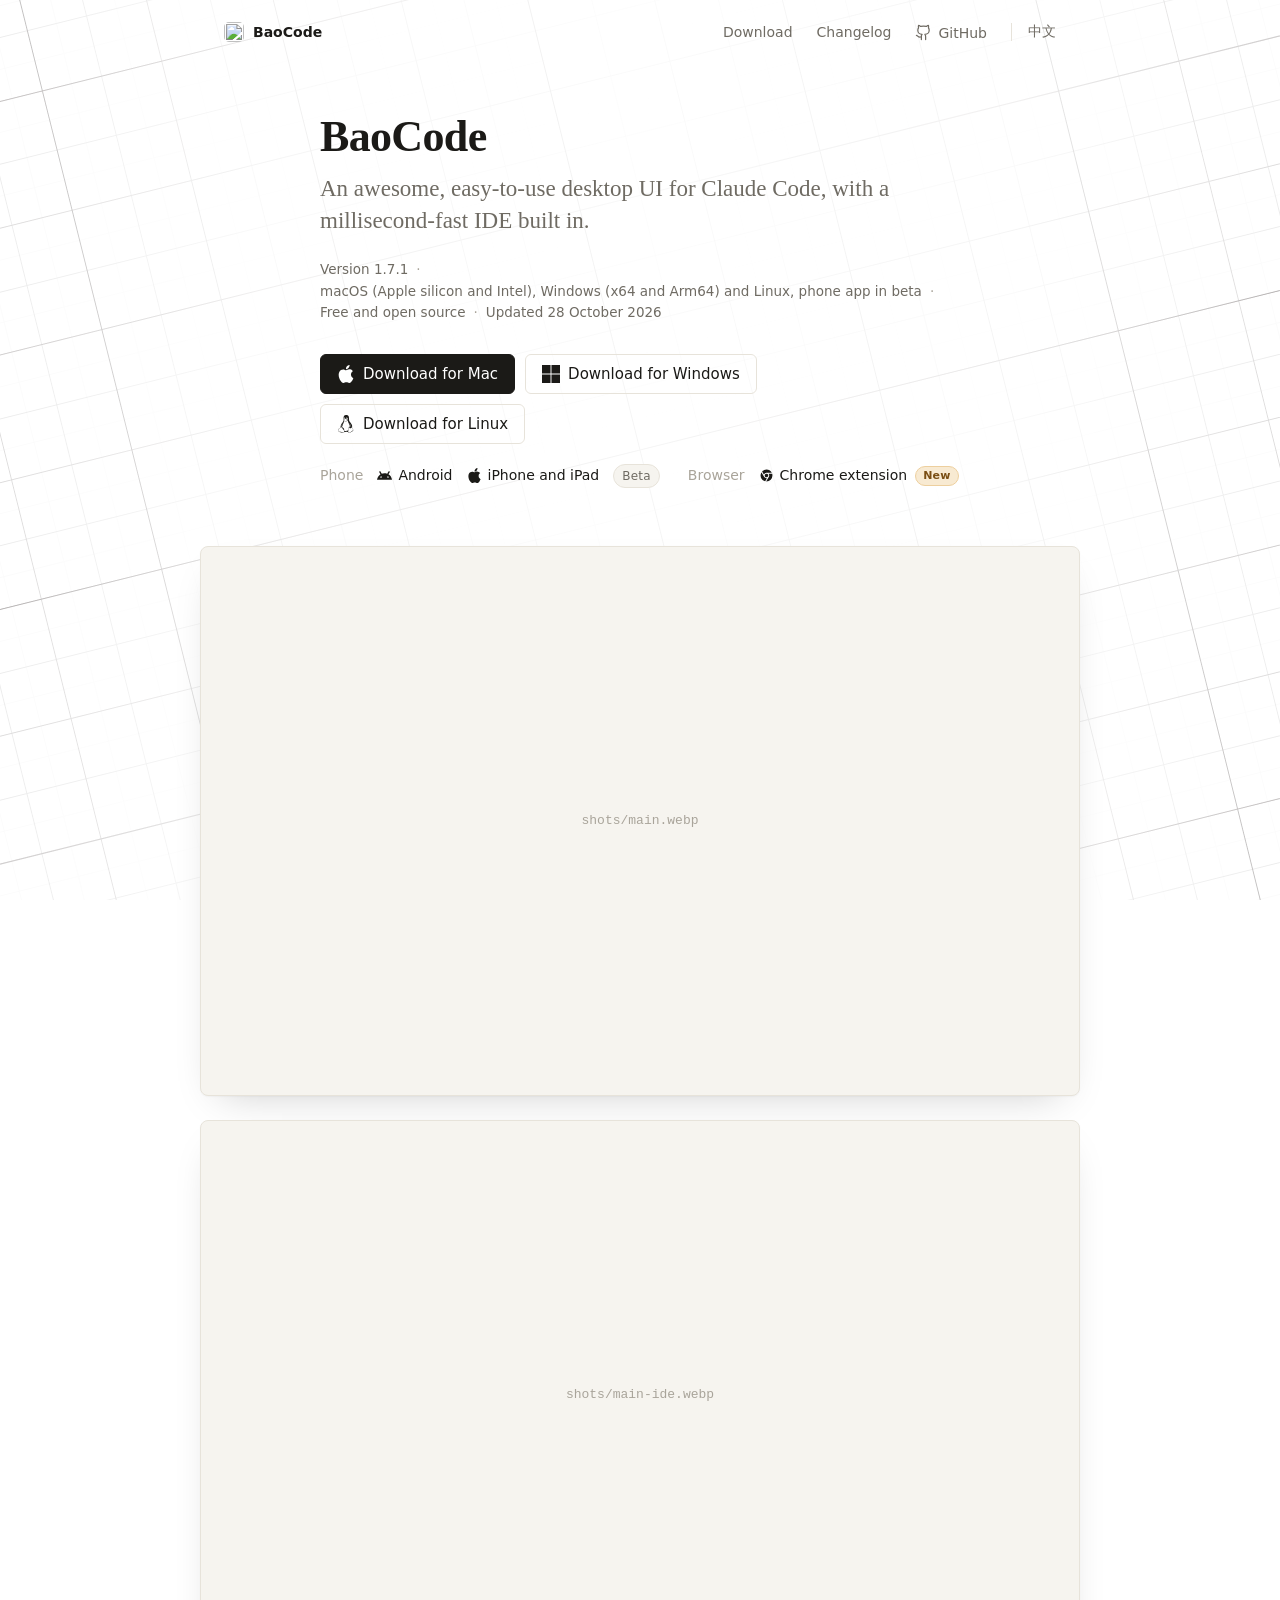
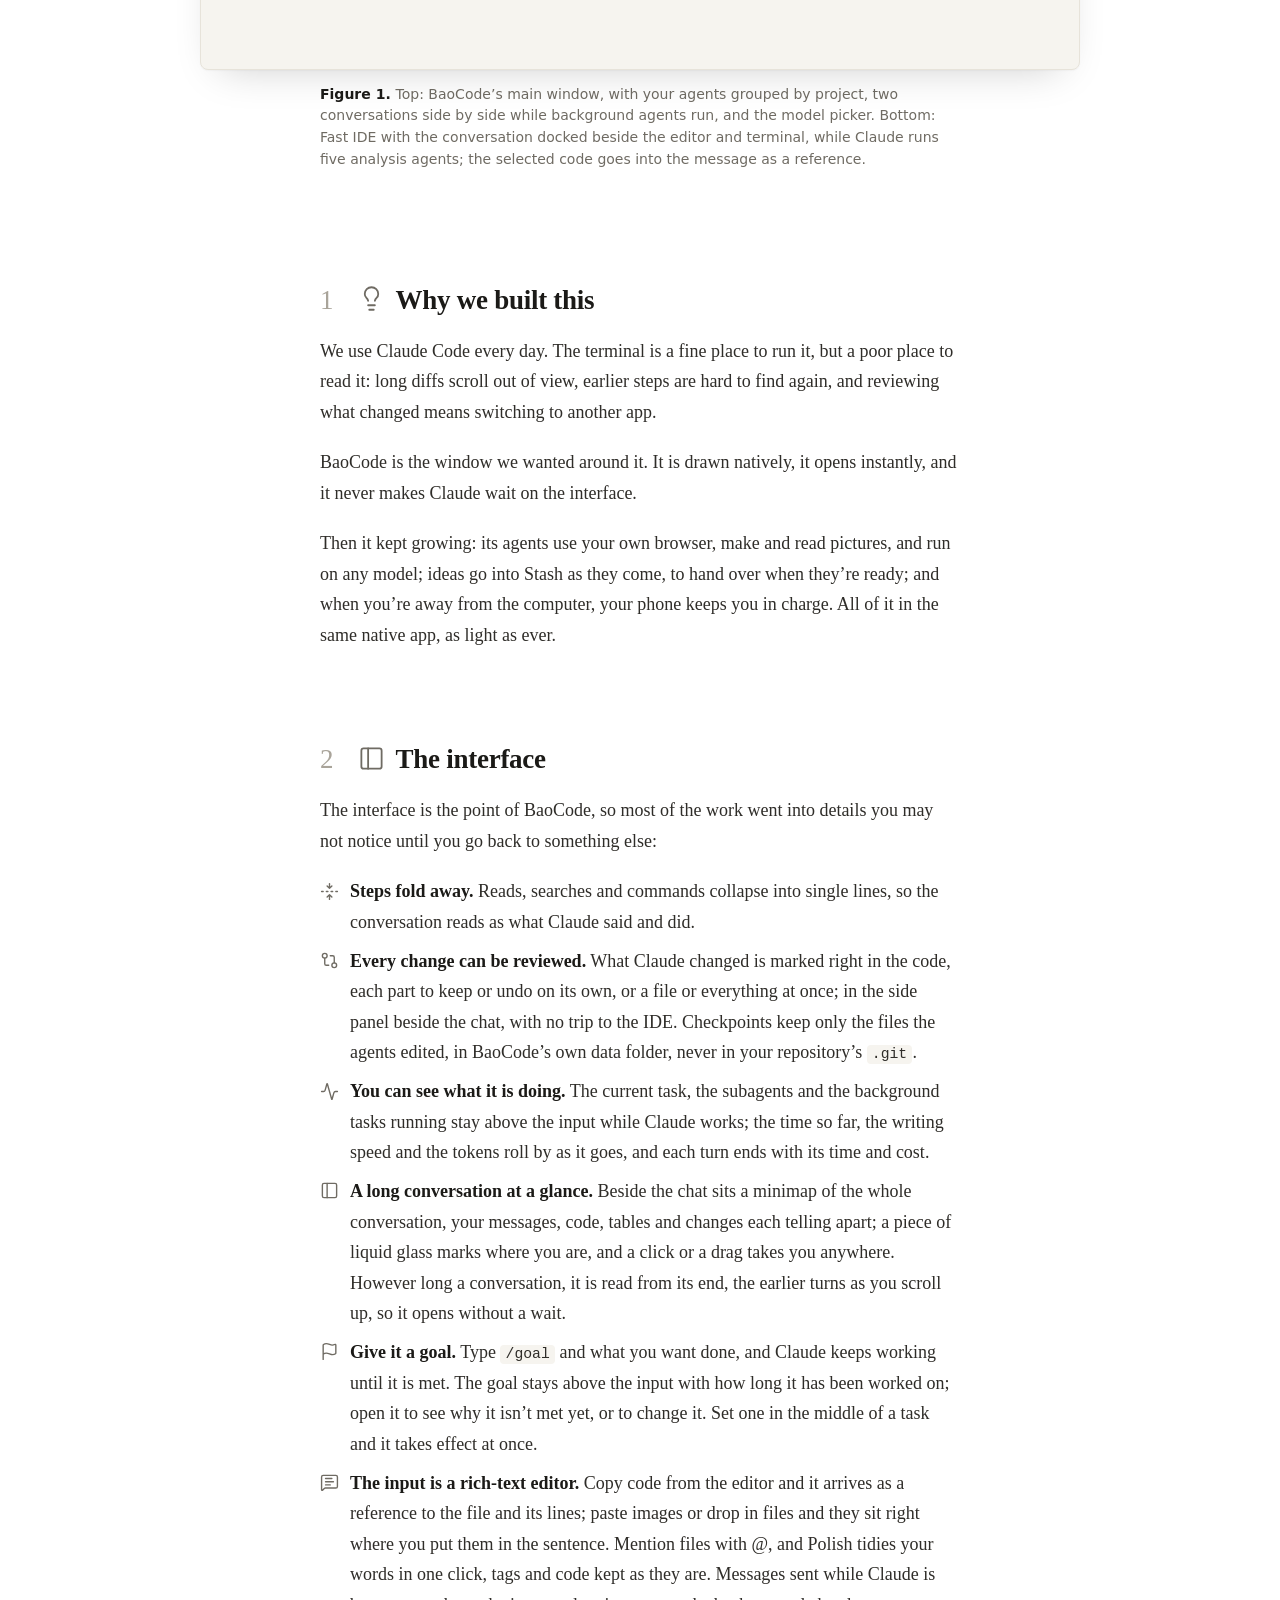
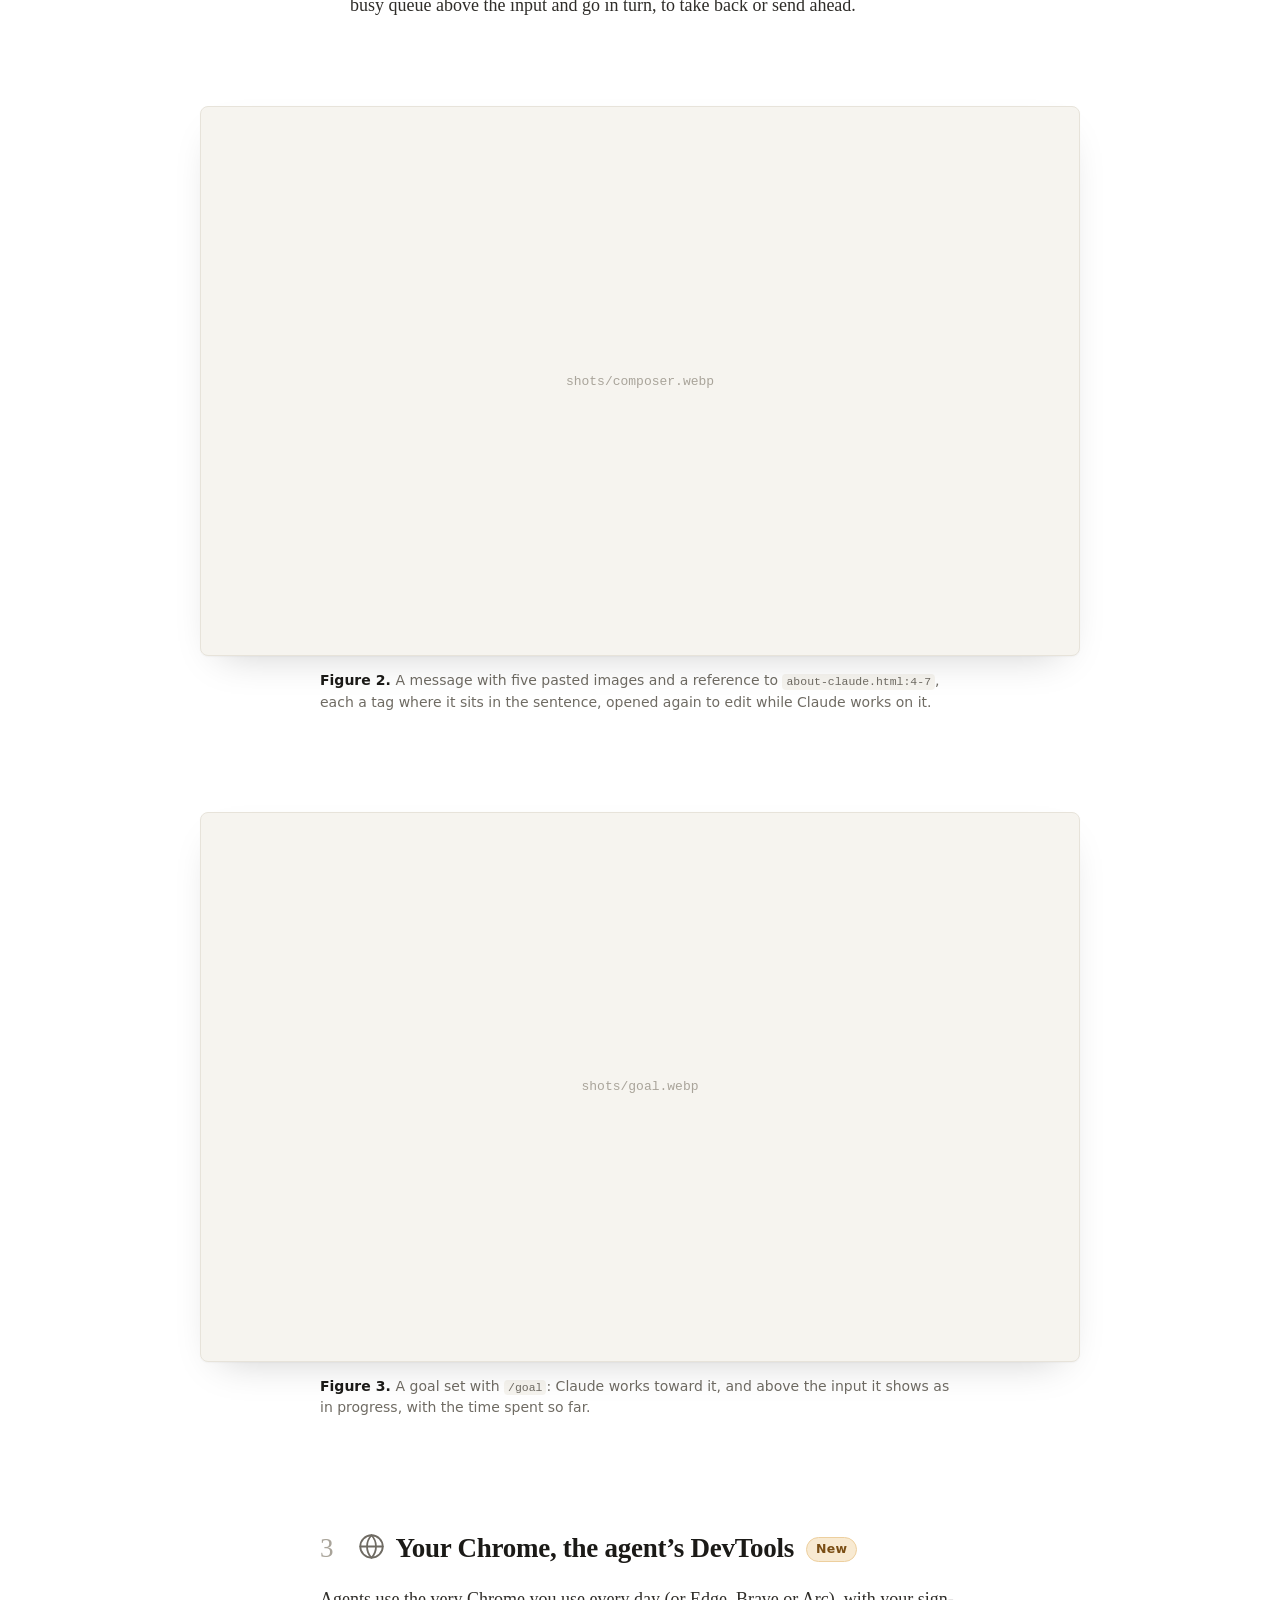
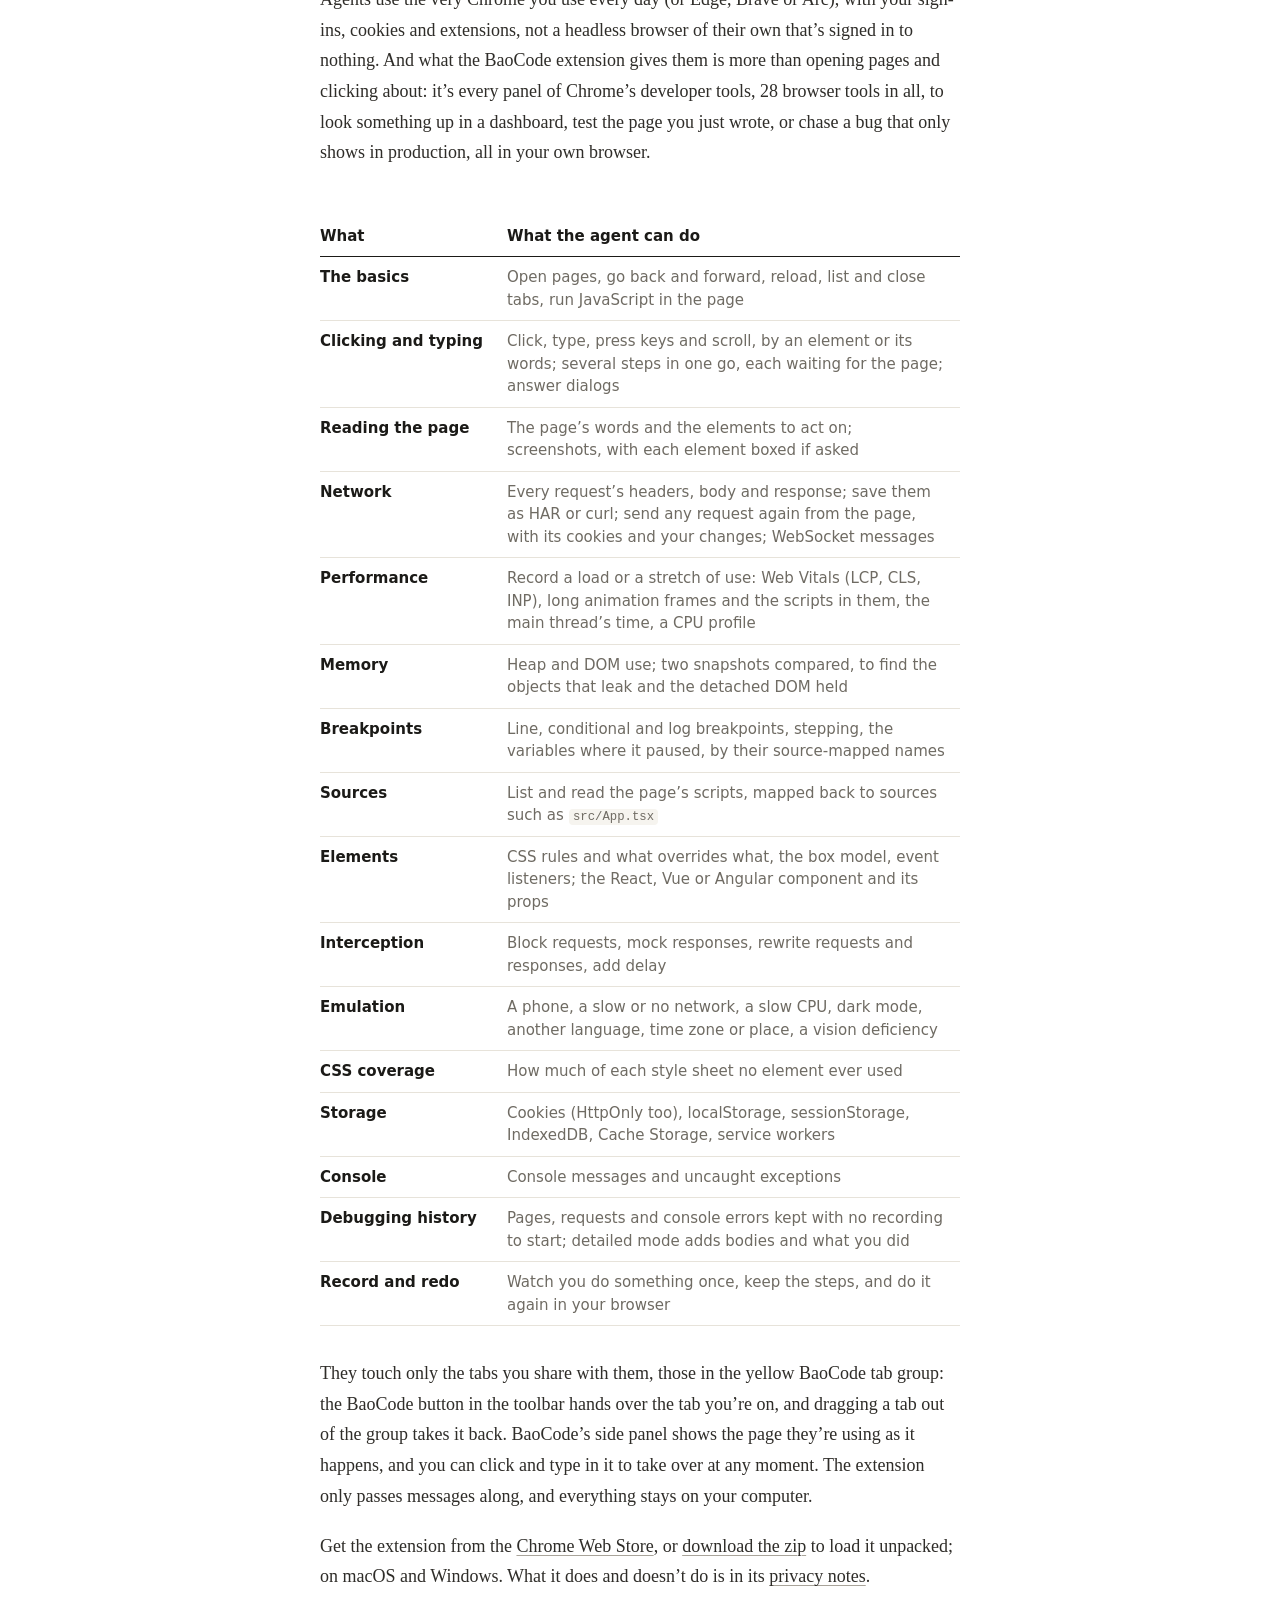
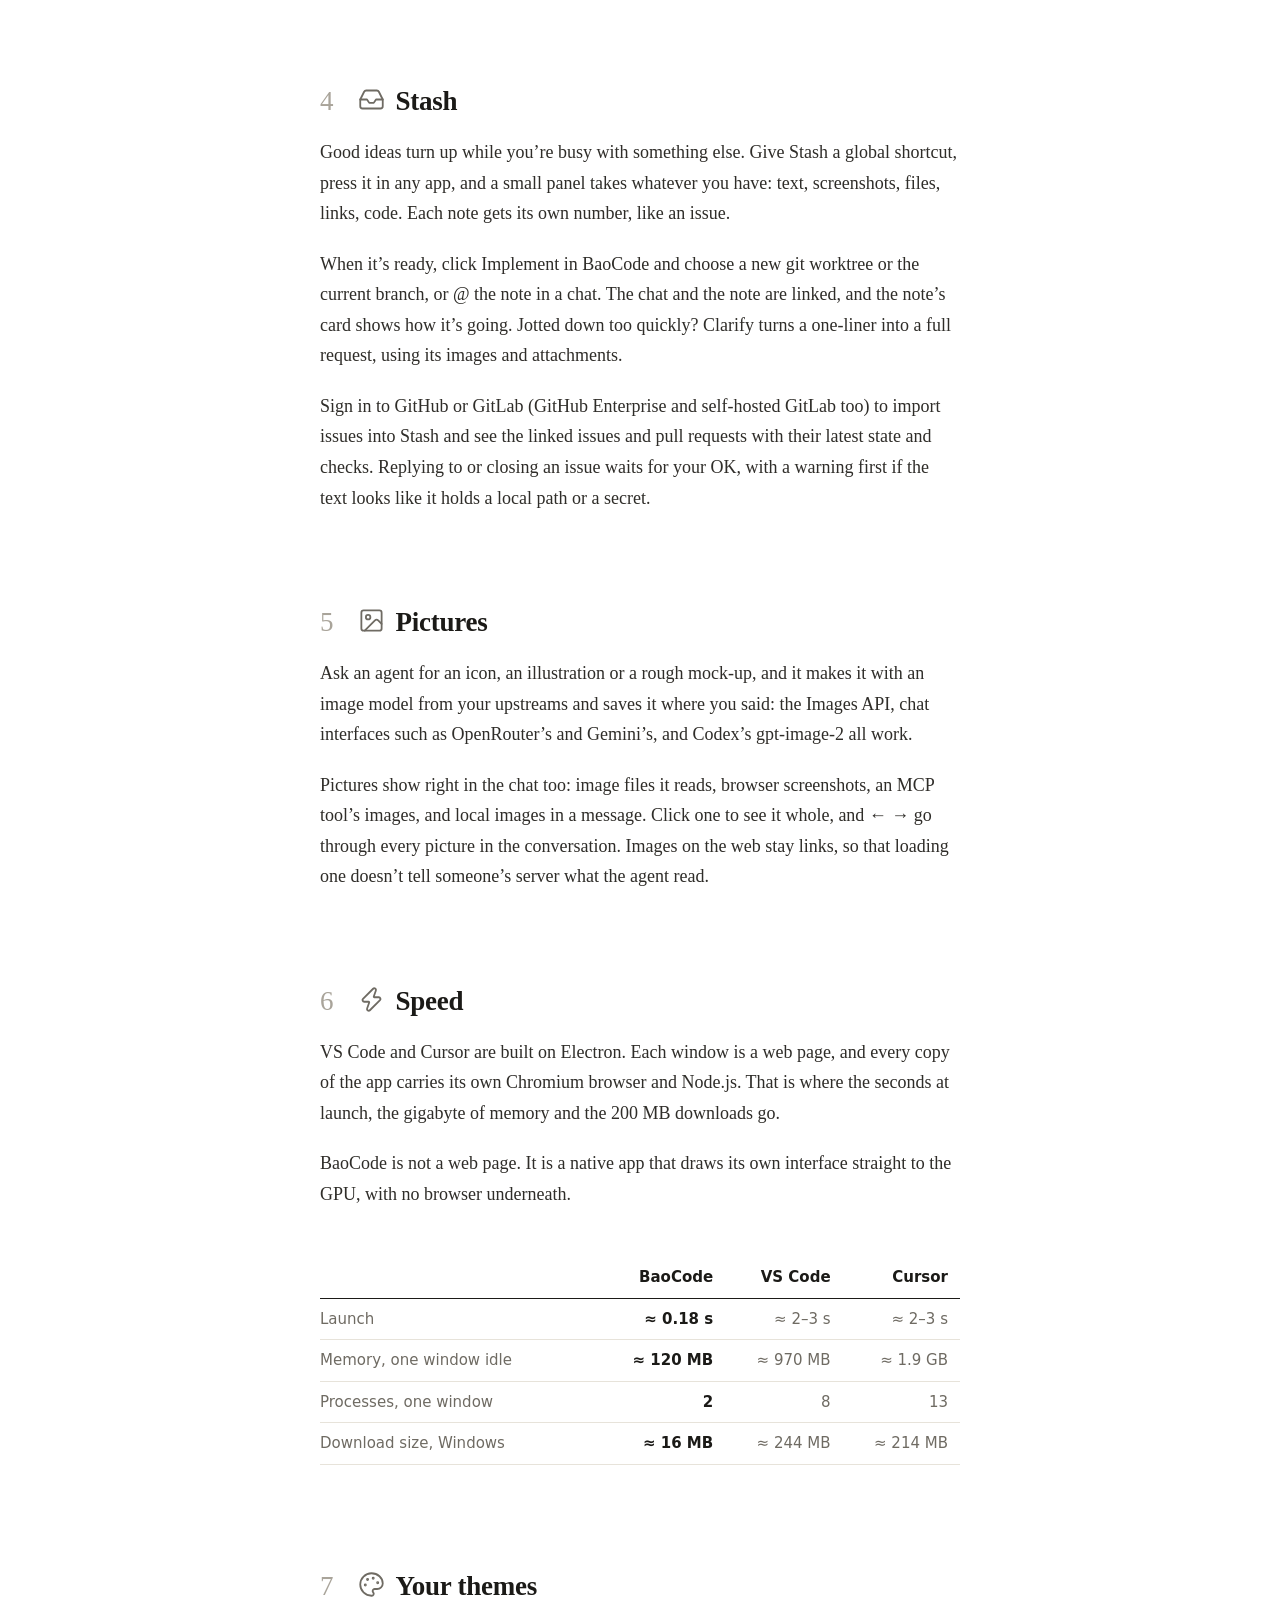
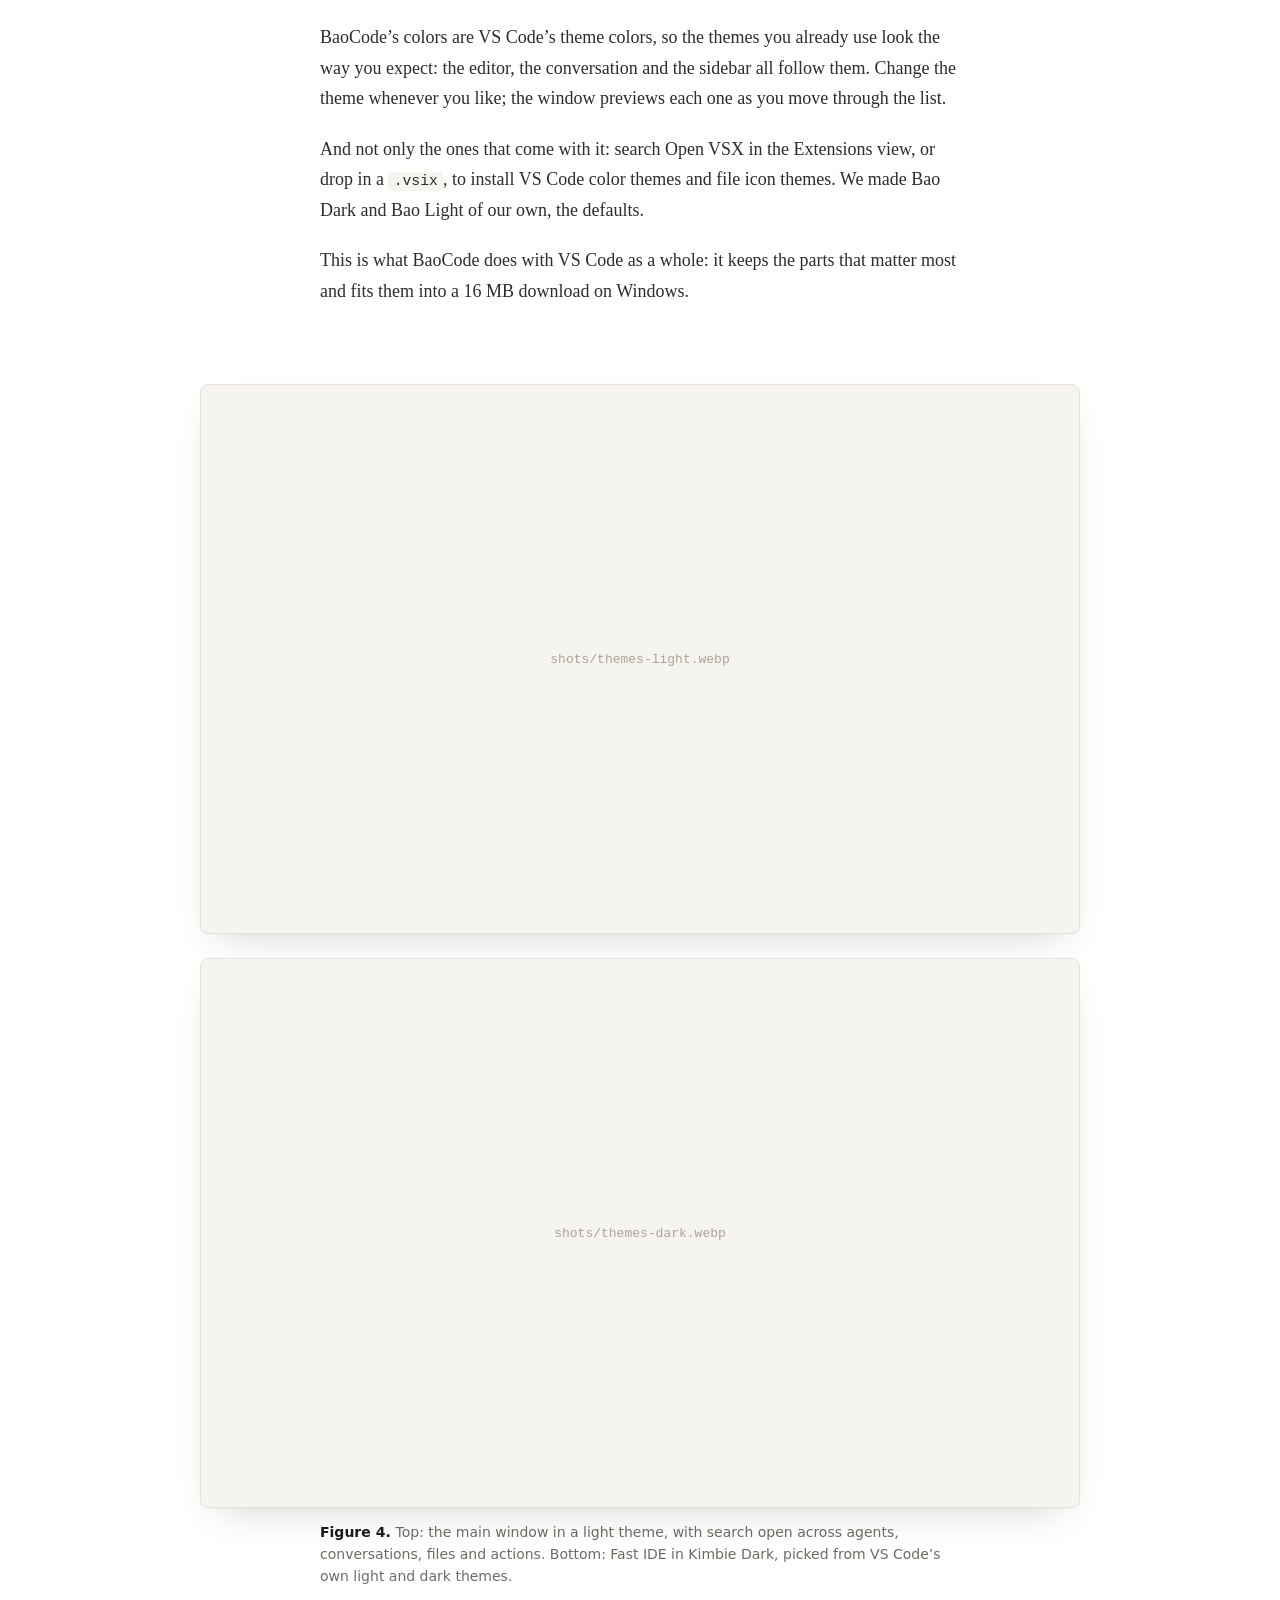
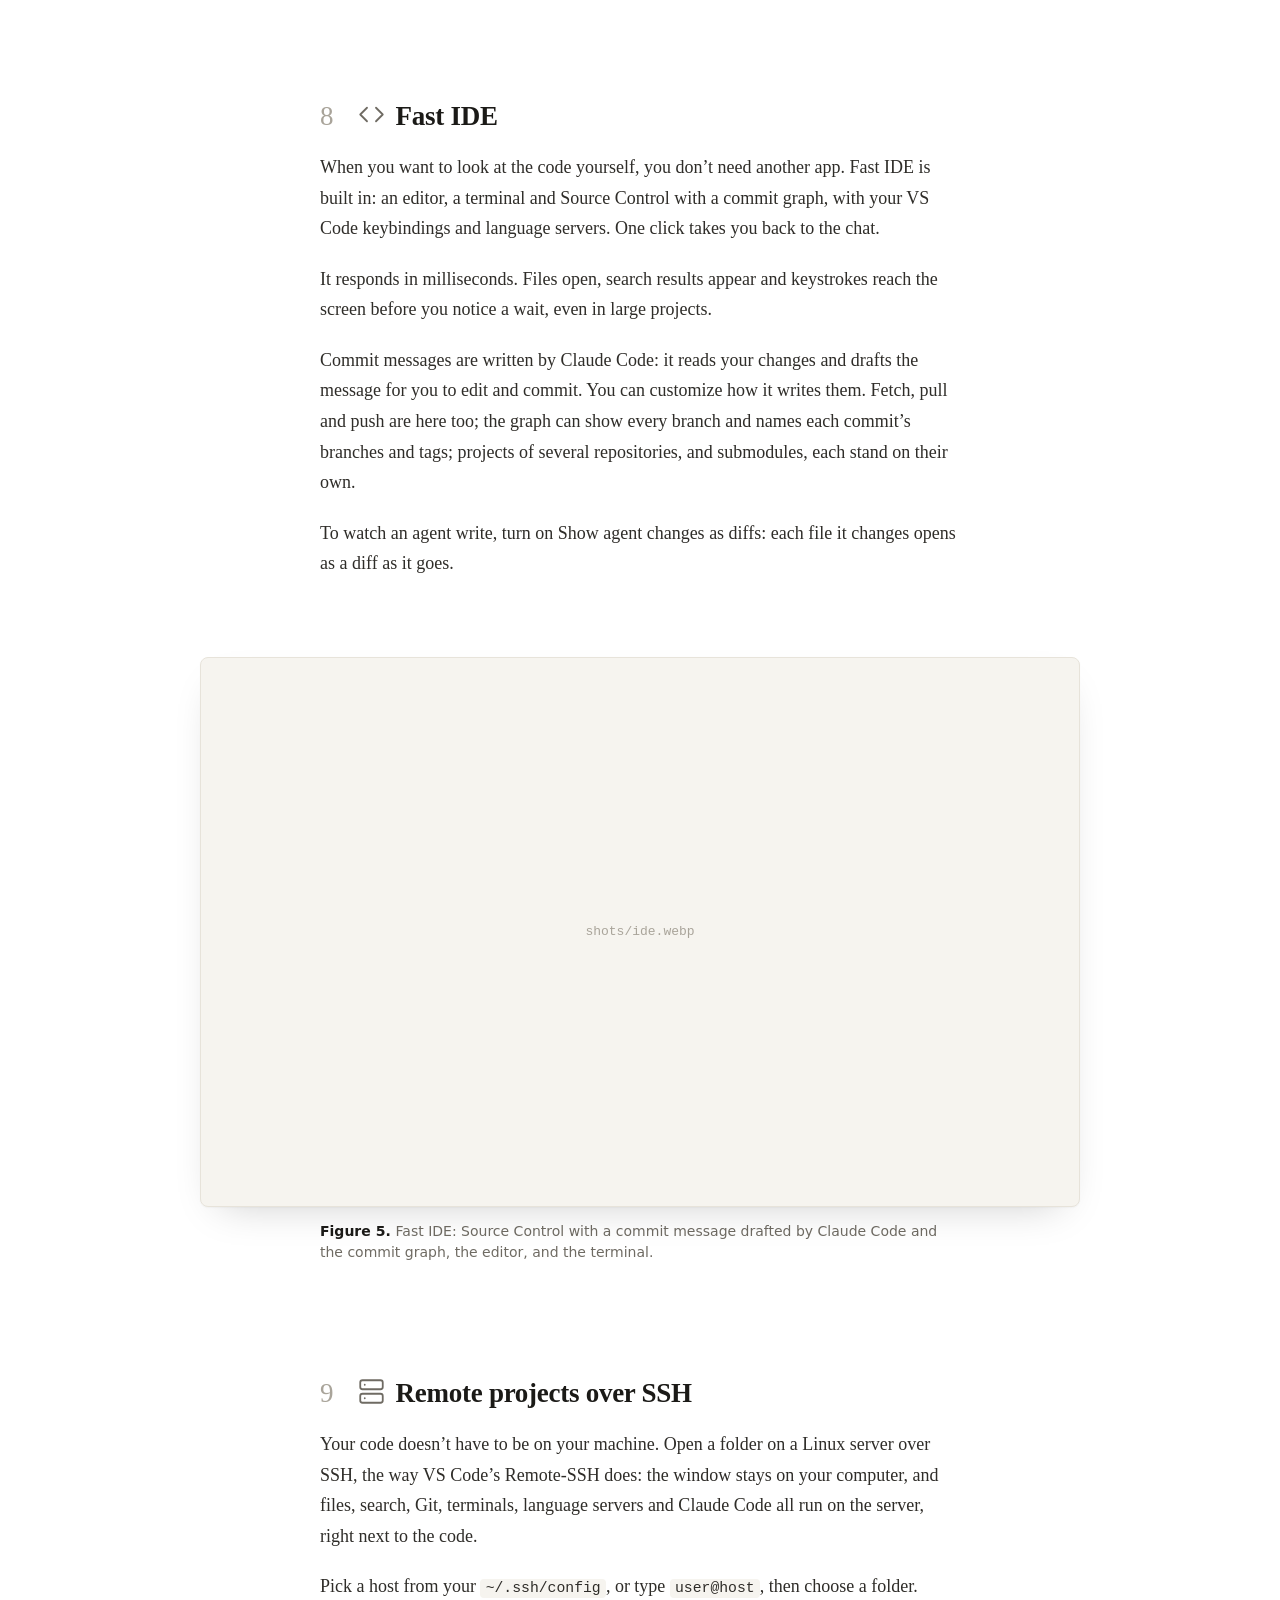
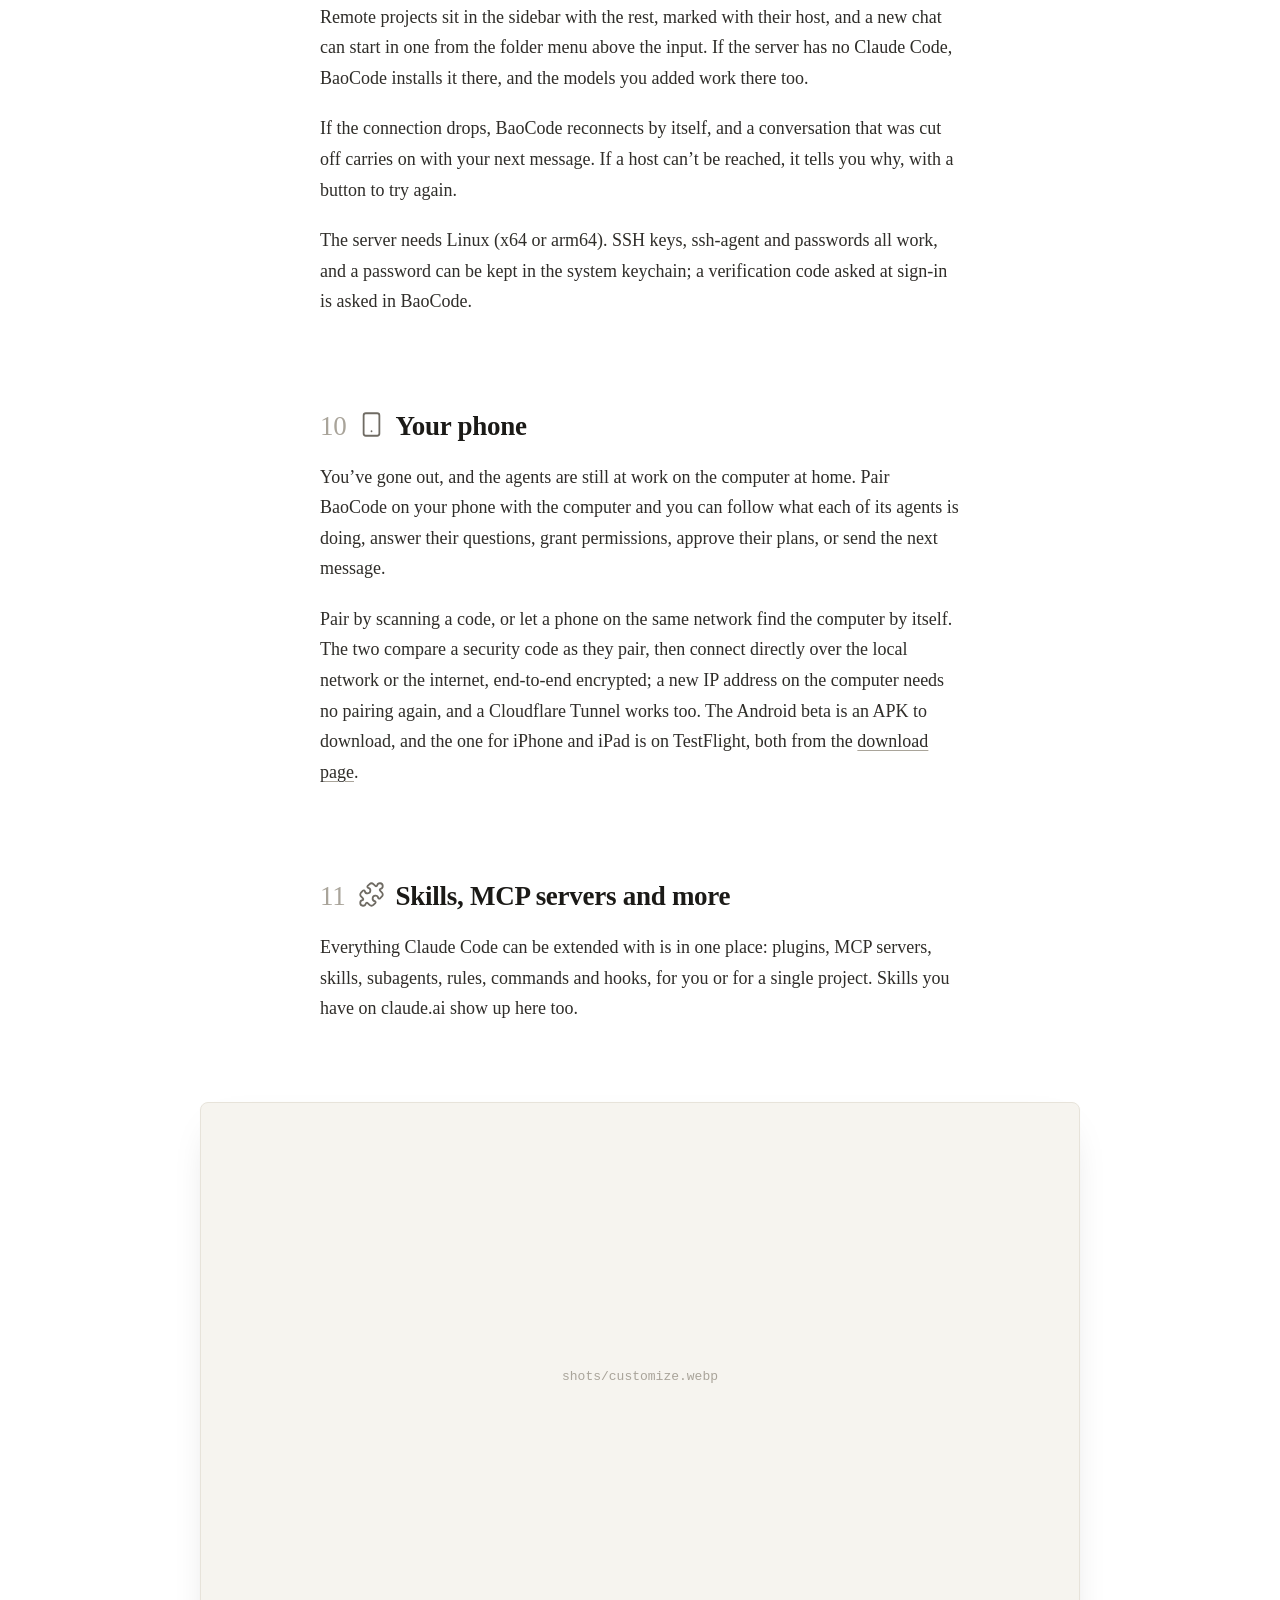
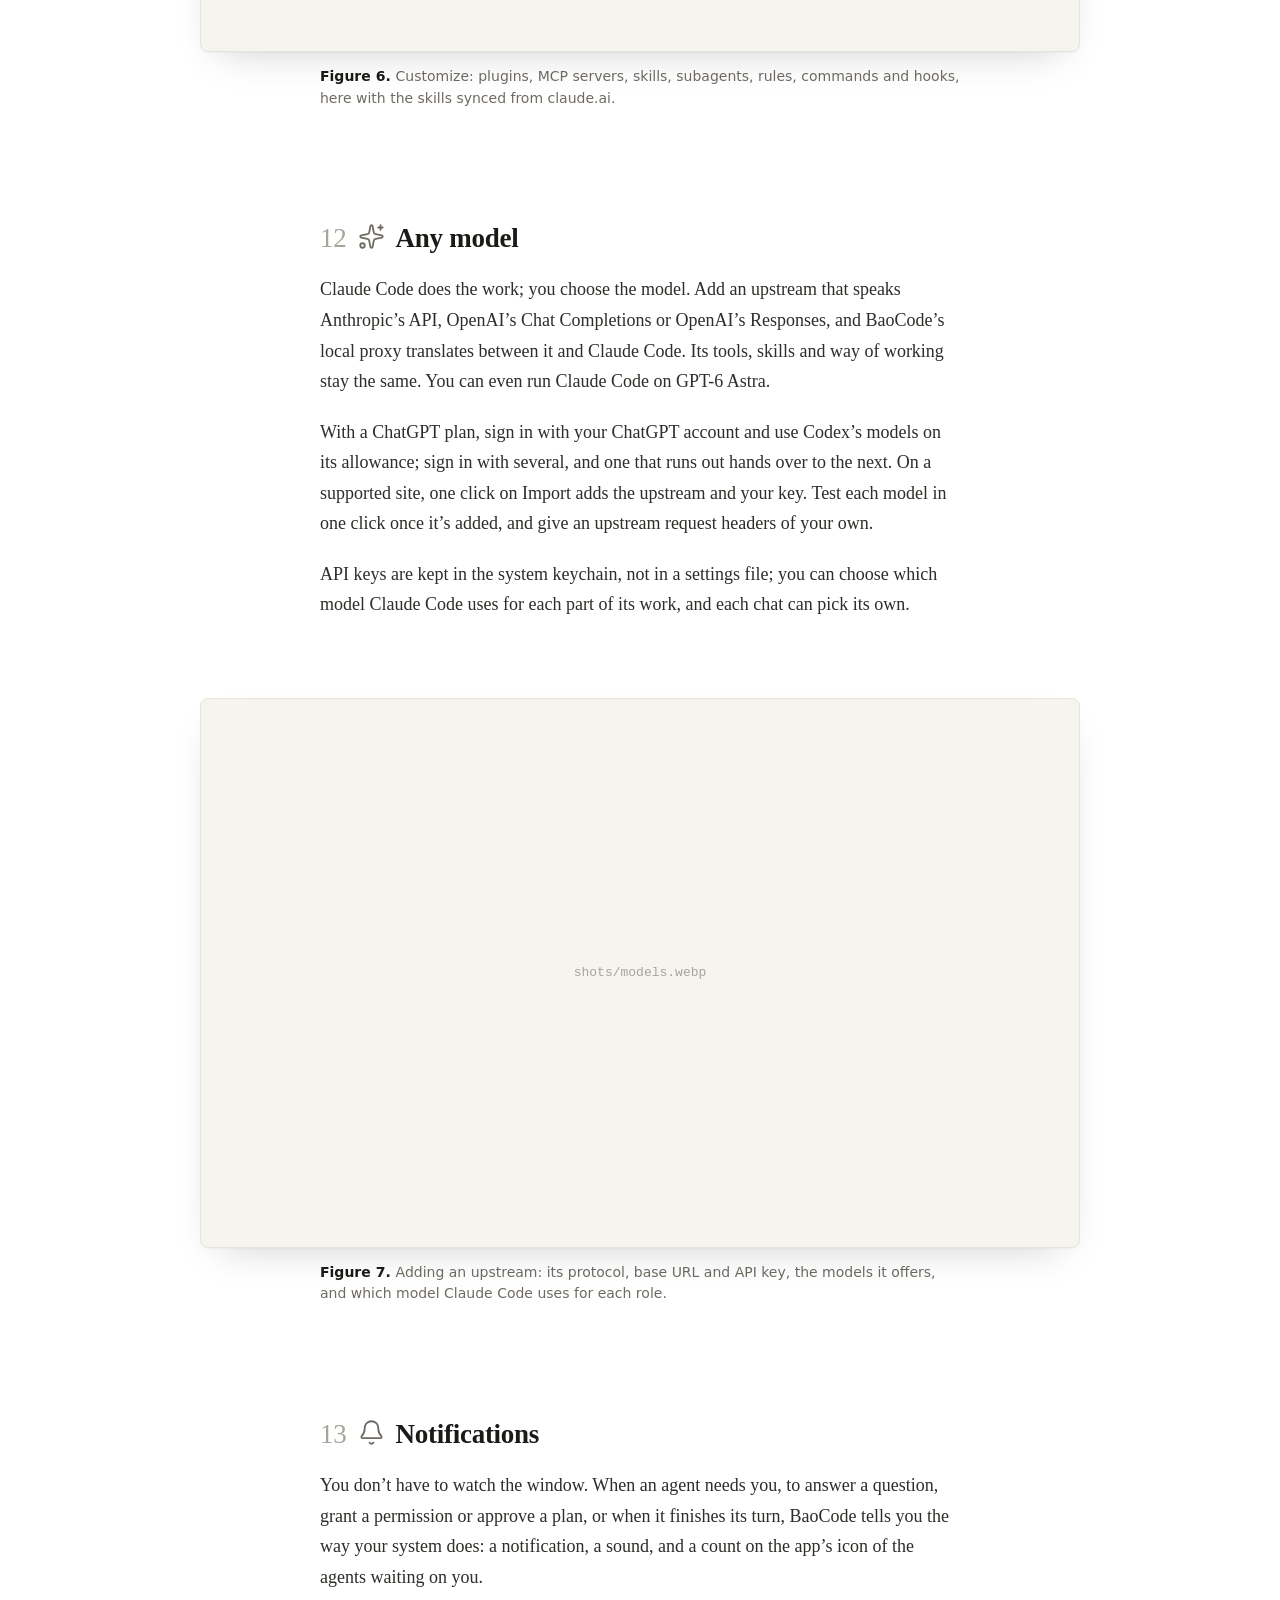
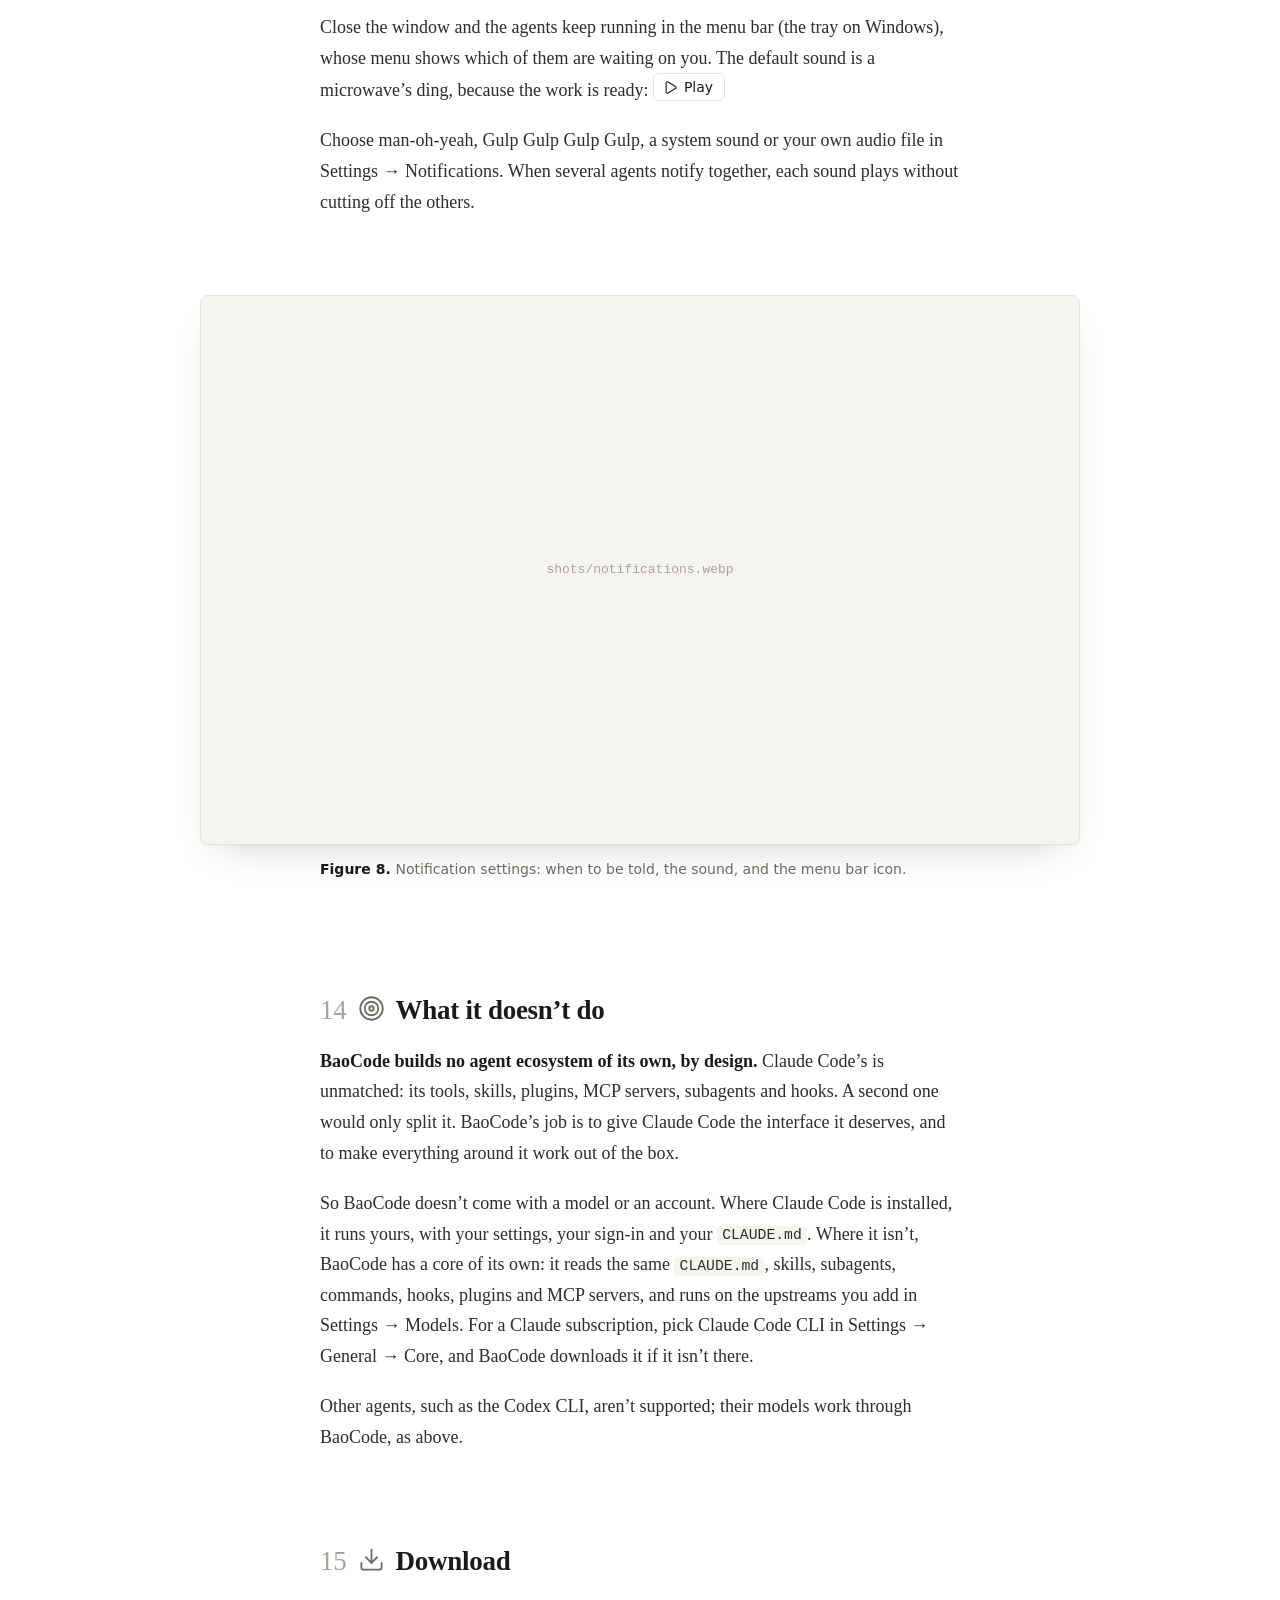
==== site/index.html @ f74f6188 "site: the Android beta back on the site The download page has the Android card again, its APK button" ====
<!doctype html>
<html lang="en">
<head>
<meta charset="utf-8">
<meta name="viewport" content="width=device-width, initial-scale=1">
<title>BaoCode — An awesome, easy-to-use desktop UI for Claude Code</title>
<meta name="description" content="An awesome, easy-to-use desktop UI for Claude Code, with a millisecond-fast IDE built in.">
<link rel="icon" href="icon.png">
<link rel="stylesheet" href="style.css">
<script src="/head.js"></script>
<link rel="alternate" hreflang="en" href="https://baocode.dev/">
<link rel="alternate" hreflang="zh" href="https://baocode.dev/zh/">
</head>
<body>
<svg class="sprite" aria-hidden="true">
  <!-- Lucide (ISC), https://lucide.dev; the Apple, Windows and Linux logos from Simple Icons (CC0), https://simpleicons.org -->
  <symbol id="ic-apple" viewBox="0 0 24 24"><path fill="currentColor" d="M12.152 6.896c-.948 0-2.415-1.078-3.96-1.04c-2.04.027-3.91 1.183-4.961 3.014c-2.117 3.675-.546 9.103 1.519 12.09c1.013 1.454 2.208 3.09 3.792 3.039c1.52-.065 2.09-.987 3.935-.987c1.831 0 2.35.987 3.96.948c1.637-.026 2.676-1.48 3.676-2.948c1.156-1.688 1.636-3.325 1.662-3.415c-.039-.013-3.182-1.221-3.22-4.857c-.026-3.04 2.48-4.494 2.597-4.559c-1.429-2.09-3.623-2.324-4.39-2.376c-2-.156-3.675 1.09-4.61 1.09zM15.53 3.83c.843-1.012 1.4-2.427 1.245-3.83c-1.207.052-2.662.805-3.532 1.818c-.78.896-1.454 2.338-1.273 3.714c1.338.104 2.715-.688 3.559-1.701"/></symbol>
  <symbol id="ic-windows" viewBox="0 0 24 24"><path fill="currentColor" d="M0 0h11.377v11.372H0Zm12.623 0H24v11.372H12.623ZM0 12.623h11.377V24H0Zm12.623 0H24V24H12.623"/></symbol>
  <symbol id="ic-linux" viewBox="0 0 24 24"><path fill="currentColor" d="M12.504 0c-.155 0-.315.008-.48.021-4.226.333-3.105 4.807-3.17 6.298-.076 1.092-.3 1.953-1.05 3.02-.885 1.051-2.127 2.75-2.716 4.521-.278.832-.41 1.684-.287 2.489a.424.424 0 00-.11.135c-.26.268-.45.6-.663.839-.199.199-.485.267-.797.4-.313.136-.658.269-.864.68-.09.189-.136.394-.132.602 0 .199.027.4.055.536.058.399.116.728.04.97-.249.68-.28 1.145-.106 1.484.174.334.535.47.94.601.81.2 1.91.135 2.774.6.926.466 1.866.67 2.616.47.526-.116.97-.464 1.208-.946.587-.003 1.23-.269 2.26-.334.699-.058 1.574.267 2.577.2.025.134.063.198.114.333l.003.003c.391.778 1.113 1.132 1.884 1.071.771-.06 1.592-.536 2.257-1.306.631-.765 1.683-1.084 2.378-1.503.348-.199.629-.469.649-.853.023-.4-.2-.811-.714-1.376v-.097l-.003-.003c-.17-.2-.25-.535-.338-.926-.085-.401-.182-.786-.492-1.046h-.003c-.059-.054-.123-.067-.188-.135a.357.357 0 00-.19-.064c.431-1.278.264-2.55-.173-3.694-.533-1.41-1.465-2.638-2.175-3.483-.796-1.005-1.576-1.957-1.56-3.368.026-2.152.236-6.133-3.544-6.139zm.529 3.405h.013c.213 0 .396.062.584.198.19.135.33.332.438.533.105.259.158.459.166.724 0-.02.006-.04.006-.06v.105a.086.086 0 01-.004-.021l-.004-.024a1.807 1.807 0 01-.15.706.953.953 0 01-.213.335.71.71 0 00-.088-.042c-.104-.045-.198-.064-.284-.133a1.312 1.312 0 00-.22-.066c.05-.06.146-.133.183-.198.053-.128.082-.264.088-.402v-.02a1.21 1.21 0 00-.061-.4c-.045-.134-.101-.2-.183-.333-.084-.066-.167-.132-.267-.132h-.016c-.093 0-.176.03-.262.132a.8.8 0 00-.205.334 1.18 1.18 0 00-.09.4v.019c.002.089.008.179.02.267-.193-.067-.438-.135-.607-.202a1.635 1.635 0 01-.018-.2v-.02a1.772 1.772 0 01.15-.768c.082-.22.232-.406.43-.533a.985.985 0 01.594-.2zm-2.962.059h.036c.142 0 .27.048.399.135.146.129.264.288.344.465.09.199.14.4.153.667v.004c.007.134.006.2-.002.266v.08c-.03.007-.056.018-.083.024-.152.055-.274.135-.393.2.012-.09.013-.18.003-.267v-.015c-.012-.133-.04-.2-.082-.333a.613.613 0 00-.166-.267.248.248 0 00-.183-.064h-.021c-.071.006-.13.04-.186.132a.552.552 0 00-.12.27.944.944 0 00-.023.33v.015c.012.135.037.2.08.334.046.134.098.2.166.268.01.009.02.018.034.024-.07.057-.117.07-.176.136a.304.304 0 01-.131.068 2.62 2.62 0 01-.275-.402 1.772 1.772 0 01-.155-.667 1.759 1.759 0 01.08-.668 1.43 1.43 0 01.283-.535c.128-.133.26-.2.418-.2zm1.37 1.706c.332 0 .733.065 1.216.399.293.2.523.269 1.052.468h.003c.255.136.405.266.478.399v-.131a.571.571 0 01.016.47c-.123.31-.516.643-1.063.842v.002c-.268.135-.501.333-.775.465-.276.135-.588.292-1.012.267a1.139 1.139 0 01-.448-.067 3.566 3.566 0 01-.322-.198c-.195-.135-.363-.332-.612-.465v-.005h-.005c-.4-.246-.616-.512-.686-.71-.07-.268-.005-.47.193-.6.224-.135.38-.271.483-.336.104-.074.143-.102.176-.131h.002v-.003c.169-.202.436-.47.839-.601.139-.036.294-.065.466-.065zm2.8 2.142c.358 1.417 1.196 3.475 1.735 4.473.286.534.855 1.659 1.102 3.024.156-.005.33.018.513.064.646-1.671-.546-3.467-1.089-3.966-.22-.2-.232-.335-.123-.335.59.534 1.365 1.572 1.646 2.757.13.535.16 1.104.021 1.67.067.028.135.06.205.067 1.032.534 1.413.938 1.23 1.537v-.043c-.06-.003-.12 0-.18 0h-.016c.151-.467-.182-.825-1.065-1.224-.915-.4-1.646-.336-1.77.465-.008.043-.013.066-.018.135-.068.023-.139.053-.209.064-.43.268-.662.669-.793 1.187-.13.533-.17 1.156-.205 1.869v.003c-.02.334-.17.838-.319 1.35-1.5 1.072-3.58 1.538-5.348.334a2.645 2.645 0 00-.402-.533 1.45 1.45 0 00-.275-.333c.182 0 .338-.03.465-.067a.615.615 0 00.314-.334c.108-.267 0-.697-.345-1.163-.345-.467-.931-.995-1.788-1.521-.63-.4-.986-.87-1.15-1.396-.165-.534-.143-1.085-.015-1.645.245-1.07.873-2.11 1.274-2.763.107-.065.037.135-.408.974-.396.751-1.14 2.497-.122 3.854a8.123 8.123 0 01.647-2.876c.564-1.278 1.743-3.504 1.836-5.268.048.036.217.135.289.202.218.133.38.333.59.465.21.201.477.335.876.335.039.003.075.006.11.006.412 0 .73-.134.997-.268.29-.134.52-.334.74-.4h.005c.467-.135.835-.402 1.044-.7zm2.185 8.958c.037.6.343 1.245.882 1.377.588.134 1.434-.333 1.791-.765l.211-.01c.315-.007.577.01.847.268l.003.003c.208.199.305.53.391.876.085.4.154.78.409 1.066.486.527.645.906.636 1.14l.003-.007v.018l-.003-.012c-.015.262-.185.396-.498.595-.63.401-1.746.712-2.457 1.57-.618.737-1.37 1.14-2.036 1.191-.664.053-1.237-.2-1.574-.898l-.005-.003c-.21-.4-.12-1.025.056-1.69.176-.668.428-1.344.463-1.897.037-.714.076-1.335.195-1.814.12-.465.308-.797.641-.984l.045-.022zm-10.814.049h.01c.053 0 .105.005.157.014.376.055.706.333 1.023.752l.91 1.664.003.003c.243.533.754 1.064 1.189 1.637.434.598.77 1.131.729 1.57v.006c-.057.744-.48 1.148-1.125 1.294-.645.135-1.52.002-2.395-.464-.968-.536-2.118-.469-2.857-.602-.369-.066-.61-.2-.723-.4-.11-.2-.113-.602.123-1.23v-.004l.002-.003c.117-.334.03-.752-.027-1.118-.055-.401-.083-.71.043-.94.16-.334.396-.4.69-.533.294-.135.64-.202.915-.47h.002v-.002c.256-.268.445-.601.668-.838.19-.201.38-.336.663-.336zm7.159-9.074c-.435.201-.945.535-1.488.535-.542 0-.97-.267-1.28-.466-.154-.134-.28-.268-.373-.335-.164-.134-.144-.333-.074-.333.109.016.129.134.199.2.096.066.215.2.36.333.292.2.68.467 1.167.467.485 0 1.053-.267 1.398-.466.195-.135.445-.334.648-.467.156-.136.149-.267.279-.267.128.016.034.134-.147.332a8.097 8.097 0 01-.69.468zm-1.082-1.583V5.64c-.006-.02.013-.042.029-.05.074-.043.18-.027.26.004.063 0 .16.067.15.135-.006.049-.085.066-.135.066-.055 0-.092-.043-.141-.068-.052-.018-.146-.008-.163-.065zm-.551 0c-.02.058-.113.049-.166.066-.047.025-.086.068-.14.068-.05 0-.13-.02-.136-.068-.01-.066.088-.133.15-.133.08-.031.184-.047.259-.005.019.009.036.03.03.05v.02h.003z"/></symbol>
  <symbol id="ic-github" viewBox="0 0 24 24"><g fill="none" stroke="currentColor" stroke-linecap="round" stroke-linejoin="round"><path d="M15 22v-4a4.8 4.8 0 0 0-1-3.5c3 0 6-2 6-5.5c.08-1.25-.27-2.48-1-3.5c.28-1.15.28-2.35 0-3.5c0 0-1 0-3 1.5c-2.64-.5-5.36-.5-8 0C6 2 5 2 5 2c-.3 1.15-.3 2.35 0 3.5A5.4 5.4 0 0 0 4 9c0 3.5 3 5.5 6 5.5c-.39.49-.68 1.05-.85 1.65S8.93 17.38 9 18v4"/><path d="M9 18c-4.51 2-5-2-7-2"/></g></symbol>
  <symbol id="ic-lightbulb" viewBox="0 0 24 24"><path fill="none" stroke="currentColor" stroke-linecap="round" stroke-linejoin="round" d="M15 14c.2-1 .7-1.7 1.5-2.5c1-.9 1.5-2.2 1.5-3.5A6 6 0 0 0 6 8c0 1 .2 2.2 1.5 3.5c.7.7 1.3 1.5 1.5 2.5m0 4h6m-5 4h4"/></symbol>
  <symbol id="ic-panel-left" viewBox="0 0 24 24"><g fill="none" stroke="currentColor" stroke-linecap="round" stroke-linejoin="round"><rect width="18" height="18" x="3" y="3" rx="2"/><path d="M9 3v18"/></g></symbol>
  <symbol id="ic-zap" viewBox="0 0 24 24"><path fill="none" stroke="currentColor" stroke-linecap="round" stroke-linejoin="round" d="M15.914 4a1.5 1.5 0 0 0-2.474-1.561l-9 9A1.5 1.5 0 0 0 5.5 14h4.002a.5.5 0 0 1 .471.666L8.086 20a1.5 1.5 0 0 0 2.475 1.56l9-9A1.5 1.5 0 0 0 18.5 10h-3.997a.5.5 0 0 1-.472-.667z"/></symbol>
  <symbol id="ic-palette" viewBox="0 0 24 24"><g fill="none" stroke="currentColor" stroke-linecap="round" stroke-linejoin="round"><path d="M12 22a1 1 0 0 1 0-20a10 9 0 0 1 10 9a5 5 0 0 1-5 5h-2.25a1.75 1.75 0 0 0-1.4 2.8l.3.4a1.75 1.75 0 0 1-1.4 2.8z"/><circle cx="13.5" cy="6.5" r=".5" fill="currentColor"/><circle cx="17.5" cy="10.5" r=".5" fill="currentColor"/><circle cx="6.5" cy="12.5" r=".5" fill="currentColor"/><circle cx="8.5" cy="7.5" r=".5" fill="currentColor"/></g></symbol>
  <symbol id="ic-code" viewBox="0 0 24 24"><path fill="none" stroke="currentColor" stroke-linecap="round" stroke-linejoin="round" d="m16 18l6-6l-6-6M8 6l-6 6l6 6"/></symbol>
  <symbol id="ic-server" viewBox="0 0 24 24"><g fill="none" stroke="currentColor" stroke-linecap="round" stroke-linejoin="round"><rect width="20" height="8" x="2" y="2" rx="2" ry="2"/><rect width="20" height="8" x="2" y="14" rx="2" ry="2"/><path d="M6 6h.01M6 18h.01"/></g></symbol>
  <symbol id="ic-puzzle" viewBox="0 0 24 24"><path fill="none" stroke="currentColor" stroke-linecap="round" stroke-linejoin="round" d="M15.39 4.39a1 1 0 0 0 1.68-.474a2.5 2.5 0 1 1 3.014 3.015a1 1 0 0 0-.474 1.68l1.683 1.682a2.414 2.414 0 0 1 0 3.414L19.61 15.39a1 1 0 0 1-1.68-.474a2.5 2.5 0 1 0-3.014 3.015a1 1 0 0 1 .474 1.68l-1.683 1.682a2.414 2.414 0 0 1-3.414 0L8.61 19.61a1 1 0 0 0-1.68.474a2.5 2.5 0 1 1-3.014-3.015a1 1 0 0 0 .474-1.68l-1.683-1.682a2.414 2.414 0 0 1 0-3.414L4.39 8.61a1 1 0 0 1 1.68.474a2.5 2.5 0 1 0 3.014-3.015a1 1 0 0 1-.474-1.68l1.683-1.682a2.414 2.414 0 0 1 3.414 0z"/></symbol>
  <symbol id="ic-sparkles" viewBox="0 0 24 24"><g fill="none" stroke="currentColor" stroke-linecap="round" stroke-linejoin="round"><path d="M11.017 2.814a1 1 0 0 1 1.966 0l1.051 5.558a2 2 0 0 0 1.594 1.594l5.558 1.051a1 1 0 0 1 0 1.966l-5.558 1.051a2 2 0 0 0-1.594 1.594l-1.051 5.558a1 1 0 0 1-1.966 0l-1.051-5.558a2 2 0 0 0-1.594-1.594l-5.558-1.051a1 1 0 0 1 0-1.966l5.558-1.051a2 2 0 0 0 1.594-1.594zM20 2v4m2-2h-4"/><circle cx="4" cy="20" r="2"/></g></symbol>
  <symbol id="ic-bell" viewBox="0 0 24 24"><path fill="none" stroke="currentColor" stroke-linecap="round" stroke-linejoin="round" d="M10.268 21a2 2 0 0 0 3.464 0m-10.47-5.674A1 1 0 0 0 4 17h16a1 1 0 0 0 .74-1.673C19.41 13.956 18 12.499 18 8A6 6 0 0 0 6 8c0 4.499-1.411 5.956-2.738 7.326"/></symbol>
  <symbol id="ic-target" viewBox="0 0 24 24"><g fill="none" stroke="currentColor" stroke-linecap="round" stroke-linejoin="round"><circle cx="12" cy="12" r="10"/><circle cx="12" cy="12" r="6"/><circle cx="12" cy="12" r="2"/></g></symbol>
  <symbol id="ic-download" viewBox="0 0 24 24"><g fill="none" stroke="currentColor" stroke-linecap="round" stroke-linejoin="round"><path d="M12 15V3m9 12v4a2 2 0 0 1-2 2H5a2 2 0 0 1-2-2v-4"/><path d="m7 10l5 5l5-5"/></g></symbol>
  <symbol id="ic-git-fork" viewBox="0 0 24 24"><g fill="none" stroke="currentColor" stroke-linecap="round" stroke-linejoin="round"><circle cx="12" cy="18" r="3"/><circle cx="6" cy="6" r="3"/><circle cx="18" cy="6" r="3"/><path d="M18 9v2c0 .6-.4 1-1 1H7c-.6 0-1-.4-1-1V9m6 3v3"/></g></symbol>
  <symbol id="ic-fold-vertical" viewBox="0 0 24 24"><path fill="none" stroke="currentColor" stroke-linecap="round" stroke-linejoin="round" d="M12 22v-6m0-8V2M4 12H2m8 0H8m8 0h-2m8 0h-2m-5 7l-3-3l-3 3m6-14l-3 3l-3-3"/></symbol>
  <symbol id="ic-git-compare" viewBox="0 0 24 24"><g fill="none" stroke="currentColor" stroke-linecap="round" stroke-linejoin="round"><circle cx="18" cy="18" r="3"/><circle cx="6" cy="6" r="3"/><path d="M13 6h3a2 2 0 0 1 2 2v7m-7 3H8a2 2 0 0 1-2-2V9"/></g></symbol>
  <symbol id="ic-activity" viewBox="0 0 24 24"><path fill="none" stroke="currentColor" stroke-linecap="round" stroke-linejoin="round" d="M22 12h-2.48a2 2 0 0 0-1.93 1.46l-2.35 8.36a.25.25 0 0 1-.48 0L9.24 2.18a.25.25 0 0 0-.48 0l-2.35 8.36A2 2 0 0 1 4.49 12H2"/></symbol>
  <symbol id="ic-flag" viewBox="0 0 24 24"><path fill="none" stroke="currentColor" stroke-linecap="round" stroke-linejoin="round" d="M4 22V4a1 1 0 0 1 .4-.8A6 6 0 0 1 8 2c3 0 5 2 7.333 2q2 0 3.067-.8A1 1 0 0 1 20 4v10a1 1 0 0 1-.4.8A6 6 0 0 1 16 16c-3 0-5-2-8-2a6 6 0 0 0-4 1.528"/></symbol>
  <symbol id="ic-message-square-text" viewBox="0 0 24 24"><path fill="none" stroke="currentColor" stroke-linecap="round" stroke-linejoin="round" d="M22 17a2 2 0 0 1-2 2H6.828a2 2 0 0 0-1.414.586l-2.202 2.202A.71.71 0 0 1 2 21.286V5a2 2 0 0 1 2-2h16a2 2 0 0 1 2 2zM7 11h10M7 15h6M7 7h8"/></symbol>
  <symbol id="ic-play" viewBox="0 0 24 24"><path fill="none" stroke="currentColor" stroke-linecap="round" stroke-linejoin="round" d="M5 5a2 2 0 0 1 3.008-1.728l11.997 6.998a2 2 0 0 1 .003 3.458l-12 7A2 2 0 0 1 5 19z"/></symbol>
  <symbol id="ic-chrome" viewBox="0 0 24 24"><path fill="currentColor" d="M4.139 7.197a.195.195 0 0 0-.336-.002A9.46 9.46 0 0 0 2.5 12c0 4.462 3.076 8.206 7.224 9.226a.2.2 0 0 0 .216-.092l2.466-4.14l.198-.343c.085-.148-.044-.333-.214-.318a4.35 4.35 0 0 1-4.247-2.32l-1.97-3.406z"/><path fill="currentColor" d="m9.566 13.483l-.03-.058l-.074-.127a2.85 2.85 0 1 1 5.039.07l-.037.057l-.07.12a2.848 2.848 0 0 1-4.83-.063"/><path fill="currentColor" d="m15.675 14.329l-1.978 3.428l-2.051 3.445a.194.194 0 0 0 .161.296L12 21.5a9.5 9.5 0 0 0 9.5-9.5a9.5 9.5 0 0 0-.392-2.71a.2.2 0 0 0-.19-.14h-5.193c-.172 0-.267.205-.168.345c.5.708.793 1.572.793 2.505a4.33 4.33 0 0 1-.675 2.329M12 7.65h8.12c.15 0 .245-.158.172-.29A9.5 9.5 0 0 0 12 2.5a9.47 9.47 0 0 0-6.949 3.022a.2.2 0 0 0-.024.236L7.47 9.852l.2.345c.085.148.31.129.382-.027A4.35 4.35 0 0 1 12 7.65"/></symbol>
  <symbol id="ic-android" viewBox="0 0 24 24"><path fill="currentColor" d="M18.4395 5.5586c-.675 1.1664-1.352 2.3318-2.0274 3.498-.0366-.0155-.0742-.0286-.1113-.043-1.8249-.6957-3.484-.8-4.42-.787-1.8551.0185-3.3544.4643-4.2597.8203-.084-.1494-1.7526-3.021-2.0215-3.4864a1.1451 1.1451 0 0 0-.1406-.1914c-.3312-.364-.9054-.4859-1.379-.203-.475.282-.7136.9361-.3886 1.5019 1.9466 3.3696-.0966-.2158 1.9473 3.3593.0172.031-.4946.2642-1.3926 1.0177C2.8987 12.176.452 14.772 0 18.9902h24c-.119-1.1108-.3686-2.099-.7461-3.0683-.7438-1.9118-1.8435-3.2928-2.7402-4.1836a12.1048 12.1048 0 0 0-2.1309-1.6875c.6594-1.122 1.312-2.2559 1.9649-3.3848.2077-.3615.1886-.7956-.0079-1.1191a1.1001 1.1001 0 0 0-.8515-.5332c-.5225-.0536-.9392.3128-1.0488.5449zm-.0391 8.461c.3944.5926.324 1.3306-.1563 1.6503-.4799.3197-1.188.0985-1.582-.4941-.3944-.5927-.324-1.3307.1563-1.6504.4727-.315 1.1812-.1086 1.582.4941zM7.207 13.5273c.4803.3197.5506 1.0577.1563 1.6504-.394.5926-1.1038.8138-1.584.4941-.48-.3197-.5503-1.0577-.1563-1.6504.4008-.6021 1.1087-.8106 1.584-.4941z"/></symbol>
  <symbol id="ic-globe" viewBox="0 0 24 24"><g fill="none" stroke="currentColor" stroke-linecap="round" stroke-linejoin="round"><circle cx="12" cy="12" r="10"/><path d="M12 2a14.5 14.5 0 0 0 0 20a14.5 14.5 0 0 0 0-20M2 12h20"/></g></symbol>
  <symbol id="ic-inbox" viewBox="0 0 24 24"><g fill="none" stroke="currentColor" stroke-linecap="round" stroke-linejoin="round"><path d="M22 12h-6l-2 3h-4l-2-3H2"/><path d="M5.45 5.11L2 12v6a2 2 0 0 0 2 2h16a2 2 0 0 0 2-2v-6l-3.45-6.89A2 2 0 0 0 16.76 4H7.24a2 2 0 0 0-1.79 1.11"/></g></symbol>
  <symbol id="ic-image" viewBox="0 0 24 24"><g fill="none" stroke="currentColor" stroke-linecap="round" stroke-linejoin="round"><rect width="18" height="18" x="3" y="3" rx="2" ry="2"/><circle cx="9" cy="9" r="2"/><path d="m21 15l-3.086-3.086a2 2 0 0 0-2.828 0L6 21"/></g></symbol>
  <symbol id="ic-smartphone" viewBox="0 0 24 24"><g fill="none" stroke="currentColor" stroke-linecap="round" stroke-linejoin="round"><rect width="14" height="20" x="5" y="2" rx="2" ry="2"/><path d="M12 18h.01"/></g></symbol>
  <symbol id="ic-square" viewBox="0 0 24 24"><rect width="18" height="18" x="3" y="3" fill="none" stroke="currentColor" stroke-linecap="round" stroke-linejoin="round" rx="2"/></symbol>
</svg>
<canvas class="grid" aria-hidden="true"></canvas>
<header class="top">
  <a class="brand" href="/"><img src="icon.png" alt="">BaoCode</a>
  <a href="download.html">Download</a>
  <a href="/changelog">Changelog</a>
  <a href="https://github.com/baocode-dev/baocode"><svg class="ic" aria-hidden="true"><use href="#ic-github"/></svg>GitHub</a>
  <a class="lang" href="/zh/" hreflang="zh" lang="zh-CN">中文</a>
</header>

<main class="page">
  <nav class="toc" aria-label="Contents">
    <div class="label">Contents</div>
    <ol>
      <li><a href="#why"><svg class="ic" aria-hidden="true"><use href="#ic-lightbulb"/></svg>Why we built this</a></li>
      <li><a href="#interface"><svg class="ic" aria-hidden="true"><use href="#ic-panel-left"/></svg>The interface</a></li>
      <li><a href="#browser"><svg class="ic" aria-hidden="true"><use href="#ic-globe"/></svg>Your Chrome<span class="pill-new small">New</span></a></li>
      <li><a href="#stash"><svg class="ic" aria-hidden="true"><use href="#ic-inbox"/></svg>Stash</a></li>
      <li><a href="#images"><svg class="ic" aria-hidden="true"><use href="#ic-image"/></svg>Pictures</a></li>
      <li><a href="#speed"><svg class="ic" aria-hidden="true"><use href="#ic-zap"/></svg>Speed</a></li>
      <li><a href="#themes"><svg class="ic" aria-hidden="true"><use href="#ic-palette"/></svg>Your themes</a></li>
      <li><a href="#tools"><svg class="ic" aria-hidden="true"><use href="#ic-code"/></svg>Fast IDE</a></li>
      <li><a href="#remote"><svg class="ic" aria-hidden="true"><use href="#ic-server"/></svg>Remote over SSH</a></li>
      <li><a href="#mobile"><svg class="ic" aria-hidden="true"><use href="#ic-smartphone"/></svg>Your phone</a></li>
      <li><a href="#customize"><svg class="ic" aria-hidden="true"><use href="#ic-puzzle"/></svg>Skills &amp; MCP</a></li>
      <li><a href="#models"><svg class="ic" aria-hidden="true"><use href="#ic-sparkles"/></svg>Any model</a></li>
      <li><a href="#notifications"><svg class="ic" aria-hidden="true"><use href="#ic-bell"/></svg>Notifications</a></li>
      <li><a href="#limits"><svg class="ic" aria-hidden="true"><use href="#ic-target"/></svg>What it doesn’t do</a></li>
      <li><a href="#download"><svg class="ic" aria-hidden="true"><use href="#ic-download"/></svg>Download</a></li>
      <li><a href="#source"><svg class="ic" aria-hidden="true"><use href="#ic-git-fork"/></svg>Source code</a></li>
    </ol>
  </nav>

  <h1 data-channel-title>BaoCode</h1>
  <p class="subtitle" data-channel-subtitle>An awesome, easy-to-use desktop UI for Claude Code, with a millisecond-fast IDE built in.</p>
  <p class="meta"><span data-version>Version 1.7.1</span><span>macOS (Apple silicon and Intel), Windows (x64 and Arm64) and Linux, phone app in beta</span><span>Free and open source</span><span data-updated>Updated 28 October 2026</span></p>

  <div class="actions">
    <a class="button primary" href="download.html"><svg class="ic logo" aria-hidden="true"><use href="#ic-apple"/></svg>Download for Mac</a>
    <a class="button" data-file="windows" data-windows href="/dl/windows"><svg class="ic logo" aria-hidden="true"><use href="#ic-windows"/></svg>Download for Windows</a>
    <a class="button" href="download.html#linux"><svg class="ic logo" aria-hidden="true"><use href="#ic-linux"/></svg>Download for Linux</a>
  </div>
  <div class="also">
    <span class="group"><span class="label">Phone</span><a href="download.html#phone"><svg class="ic logo" aria-hidden="true"><use href="#ic-android"/></svg>Android</a><a href="download.html#phone"><svg class="ic logo" aria-hidden="true"><use href="#ic-apple"/></svg>iPhone and iPad</a><span class="beta">Beta</span></span>
    <span class="group"><span class="label">Browser</span><a href="/dl/chrome-web-store"><svg class="ic logo" aria-hidden="true"><use href="#ic-chrome"/></svg>Chrome extension<span class="pill-new tag">New</span></a></span>
  </div>

  <figure>
    <div class="img" data-src="shots/main.webp"><img decoding="async" src="shots/main.webp" width="1568" height="976" alt="BaoCode’s main window with two conversations side by side and the model picker open" fetchpriority="high"></div>
    <div class="img" data-src="shots/main-ide.webp"><img decoding="async" loading="lazy" src="shots/main-ide.webp" width="1568" height="1007" alt="Fast IDE with a conversation docked beside the editor and terminal"></div>
    <figcaption>Top: BaoCode’s main window, with your agents grouped by project, two conversations side by side while background agents run, and the model picker. Bottom: Fast IDE with the conversation docked beside the editor and terminal, while Claude runs five analysis agents; the selected code goes into the message as a reference.</figcaption>
  </figure>

  <h2 id="why"><svg class="ic" aria-hidden="true"><use href="#ic-lightbulb"/></svg>Why we built this</h2>
  <p>We use Claude Code every day. The terminal is a fine place to run it, but a poor place to read it: long diffs scroll out of view, earlier steps are hard to find again, and reviewing what changed means switching to another app.</p>
  <p>BaoCode is the window we wanted around it. It is drawn natively, it opens instantly, and it never makes Claude wait on the interface.</p>
  <p>Then it kept growing: its agents use your own browser, make and read pictures, and run on any model; ideas go into Stash as they come, to hand over when they’re ready; and when you’re away from the computer, your phone keeps you in charge. All of it in the same native app, as light as ever.</p>

  <h2 id="interface"><svg class="ic" aria-hidden="true"><use href="#ic-panel-left"/></svg>The interface</h2>
  <p>The interface is the point of BaoCode, so most of the work went into details you may not notice until you go back to something else:</p>
  <ul class="features">
    <li><svg class="ic" aria-hidden="true"><use href="#ic-fold-vertical"/></svg><span><strong>Steps fold away.</strong> Reads, searches and commands collapse into single lines, so the conversation reads as what Claude said and did.</span></li>
    <li><svg class="ic" aria-hidden="true"><use href="#ic-git-compare"/></svg><span><strong>Every change can be reviewed.</strong> What Claude changed is marked right in the code, each part to keep or undo on its own, or a file or everything at once; in the side panel beside the chat, with no trip to the IDE. Checkpoints keep only the files the agents edited, in BaoCode’s own data folder, never in your repository’s <code>.git</code>.</span></li>
    <li><svg class="ic" aria-hidden="true"><use href="#ic-activity"/></svg><span><strong>You can see what it is doing.</strong> The current task, the subagents and the background tasks running stay above the input while Claude works; the time so far, the writing speed and the tokens roll by as it goes, and each turn ends with its time and cost.</span></li>
    <li><svg class="ic" aria-hidden="true"><use href="#ic-panel-left"/></svg><span><strong>A long conversation at a glance.</strong> Beside the chat sits a minimap of the whole conversation, your messages, code, tables and changes each telling apart; a piece of liquid glass marks where you are, and a click or a drag takes you anywhere. However long a conversation, it is read from its end, the earlier turns as you scroll up, so it opens without a wait.</span></li>
    <li><svg class="ic" aria-hidden="true"><use href="#ic-flag"/></svg><span><strong>Give it a goal.</strong> Type <code>/goal</code> and what you want done, and Claude keeps working until it is met. The goal stays above the input with how long it has been worked on; open it to see why it isn’t met yet, or to change it. Set one in the middle of a task and it takes effect at once.</span></li>
    <li><svg class="ic" aria-hidden="true"><use href="#ic-message-square-text"/></svg><span><strong>The input is a rich-text editor.</strong> Copy code from the editor and it arrives as a reference to the file and its lines; paste images or drop in files and they sit right where you put them in the sentence. Mention files with @, and Polish tidies your words in one click, tags and code kept as they are. Messages sent while Claude is busy queue above the input and go in turn, to take back or send ahead.</span></li>
  </ul>
  <figure>
    <div class="img" data-src="shots/composer.webp"><img decoding="async" loading="lazy" src="shots/composer.webp" width="1568" height="1089" alt="A sent message with five images and a code reference, opened again to edit"></div>
    <figcaption>A message with five pasted images and a reference to <code>about-claude.html:4-7</code>, each a tag where it sits in the sentence, opened again to edit while Claude works on it.</figcaption>
  </figure>
  <figure>
    <div class="img" data-src="shots/goal.webp"><img decoding="async" loading="lazy" src="shots/goal.webp" width="1568" height="1224" alt="A conversation working toward a goal set with /goal, its goal shown above the input"></div>
    <figcaption>A goal set with <code>/goal</code>: Claude works toward it, and above the input it shows as in progress, with the time spent so far.</figcaption>
  </figure>

  <h2 id="browser"><svg class="ic" aria-hidden="true"><use href="#ic-globe"/></svg>Your Chrome, the agent’s DevTools<span class="pill-new">New</span></h2>
  <p>Agents use the very Chrome you use every day (or Edge, Brave or Arc), with your sign-ins, cookies and extensions, not a headless browser of their own that’s signed in to nothing. And what the BaoCode extension gives them is more than opening pages and clicking about: it’s every panel of Chrome’s developer tools, 28 browser tools in all, to look something up in a dashboard, test the page you just wrote, or chase a bug that only shows in production, all in your own browser.</p>
  <div class="table caps">
    <table>
      <thead><tr><th>What</th><th>What the agent can do</th></tr></thead>
      <tbody>
        <tr><td>The basics</td><td>Open pages, go back and forward, reload, list and close tabs, run JavaScript in the page</td></tr>
        <tr><td>Clicking and typing</td><td>Click, type, press keys and scroll, by an element or its words; several steps in one go, each waiting for the page; answer dialogs</td></tr>
        <tr><td>Reading the page</td><td>The page’s words and the elements to act on; screenshots, with each element boxed if asked</td></tr>
        <tr><td>Network</td><td>Every request’s headers, body and response; save them as HAR or curl; send any request again from the page, with its cookies and your changes; WebSocket messages</td></tr>
        <tr><td>Performance</td><td>Record a load or a stretch of use: Web Vitals (LCP, CLS, INP), long animation frames and the scripts in them, the main thread’s time, a CPU profile</td></tr>
        <tr><td>Memory</td><td>Heap and DOM use; two snapshots compared, to find the objects that leak and the detached DOM held</td></tr>
        <tr><td>Breakpoints</td><td>Line, conditional and log breakpoints, stepping, the variables where it paused, by their source-mapped names</td></tr>
        <tr><td>Sources</td><td>List and read the page’s scripts, mapped back to sources such as <code>src/App.tsx</code></td></tr>
        <tr><td>Elements</td><td>CSS rules and what overrides what, the box model, event listeners; the React, Vue or Angular component and its props</td></tr>
        <tr><td>Interception</td><td>Block requests, mock responses, rewrite requests and responses, add delay</td></tr>
        <tr><td>Emulation</td><td>A phone, a slow or no network, a slow CPU, dark mode, another language, time zone or place, a vision deficiency</td></tr>
        <tr><td>CSS coverage</td><td>How much of each style sheet no element ever used</td></tr>
        <tr><td>Storage</td><td>Cookies (HttpOnly too), localStorage, sessionStorage, IndexedDB, Cache Storage, service workers</td></tr>
        <tr><td>Console</td><td>Console messages and uncaught exceptions</td></tr>
        <tr><td>Debugging history</td><td>Pages, requests and console errors kept with no recording to start; detailed mode adds bodies and what you did</td></tr>
        <tr><td>Record and redo</td><td>Watch you do something once, keep the steps, and do it again in your browser</td></tr>
      </tbody>
    </table>
  </div>
  <p>They touch only the tabs you share with them, those in the yellow BaoCode tab group: the BaoCode button in the toolbar hands over the tab you’re on, and dragging a tab out of the group takes it back. BaoCode’s side panel shows the page they’re using as it happens, and you can click and type in it to take over at any moment. The extension only passes messages along, and everything stays on your computer.</p>
  <p>Get the extension from the <a href="/dl/chrome-web-store">Chrome Web Store</a>, or <a href="download.html#browser">download the zip</a> to load it unpacked; on macOS and Windows. What it does and doesn’t do is in its <a href="/browser-privacy">privacy notes</a>.</p>

  <h2 id="stash"><svg class="ic" aria-hidden="true"><use href="#ic-inbox"/></svg>Stash</h2>
  <p>Good ideas turn up while you’re busy with something else. Give Stash a global shortcut, press it in any app, and a small panel takes whatever you have: text, screenshots, files, links, code. Each note gets its own number, like an issue.</p>
  <p>When it’s ready, click Implement in BaoCode and choose a new git worktree or the current branch, or @ the note in a chat. The chat and the note are linked, and the note’s card shows how it’s going. Jotted down too quickly? Clarify turns a one-liner into a full request, using its images and attachments.</p>
  <p>Sign in to GitHub or GitLab (GitHub Enterprise and self-hosted GitLab too) to import issues into Stash and see the linked issues and pull requests with their latest state and checks. Replying to or closing an issue waits for your OK, with a warning first if the text looks like it holds a local path or a secret.</p>

  <h2 id="images"><svg class="ic" aria-hidden="true"><use href="#ic-image"/></svg>Pictures</h2>
  <p>Ask an agent for an icon, an illustration or a rough mock-up, and it makes it with an image model from your upstreams and saves it where you said: the Images API, chat interfaces such as OpenRouter’s and Gemini’s, and Codex’s gpt-image-2 all work.</p>
  <p>Pictures show right in the chat too: image files it reads, browser screenshots, an MCP tool’s images, and local images in a message. Click one to see it whole, and ← → go through every picture in the conversation. Images on the web stay links, so that loading one doesn’t tell someone’s server what the agent read.</p>

  <h2 id="speed"><svg class="ic" aria-hidden="true"><use href="#ic-zap"/></svg>Speed</h2>
  <p>VS Code and Cursor are built on Electron. Each window is a web page, and every copy of the app carries its own Chromium browser and Node.js. That is where the seconds at launch, the gigabyte of memory and the 200 MB downloads go.</p>
  <p>BaoCode is not a web page. It is a native app that draws its own interface straight to the GPU, with no browser underneath.</p>
  <div class="table">
    <table>
      <thead><tr><th></th><th>BaoCode</th><th>VS Code</th><th>Cursor</th></tr></thead>
      <tbody>
        <tr><td>Launch</td><td>≈ 0.18 s</td><td>≈ 2–3 s</td><td>≈ 2–3 s</td></tr>
        <tr><td>Memory, one window idle</td><td>≈ 120 MB</td><td>≈ 970 MB</td><td>≈ 1.9 GB</td></tr>
        <tr><td>Processes, one window</td><td>2</td><td>8</td><td>13</td></tr>
        <tr><td>Download size, Windows</td><td>≈ 16 MB</td><td>≈ 244 MB</td><td>≈ 214 MB</td></tr>
      </tbody>
    </table>
  </div>

  <h2 id="themes"><svg class="ic" aria-hidden="true"><use href="#ic-palette"/></svg>Your themes</h2>
  <p>BaoCode’s colors are VS Code’s theme colors, so the themes you already use look the way you expect: the editor, the conversation and the sidebar all follow them. Change the theme whenever you like; the window previews each one as you move through the list.</p>
  <p>And not only the ones that come with it: search Open VSX in the Extensions view, or drop in a <code>.vsix</code>, to install VS Code color themes and file icon themes. We made Bao Dark and Bao Light of our own, the defaults.</p>
  <p>This is what BaoCode does with VS Code as a whole: it keeps the parts that matter most and fits them into a 16 MB download on Windows.</p>
  <figure>
    <div class="img" data-src="shots/themes-light.webp"><img decoding="async" loading="lazy" src="shots/themes-light.webp" width="1568" height="974" alt="BaoCode’s main window in a light theme, with search open"></div>
    <div class="img" data-src="shots/themes-dark.webp"><img decoding="async" loading="lazy" src="shots/themes-dark.webp" width="1568" height="996" alt="Fast IDE in Kimbie Dark, with the color theme list open"></div>
    <figcaption>Top: the main window in a light theme, with search open across agents, conversations, files and actions. Bottom: Fast IDE in Kimbie Dark, picked from VS Code’s own light and dark themes.</figcaption>
  </figure>

  <h2 id="tools"><svg class="ic" aria-hidden="true"><use href="#ic-code"/></svg>Fast IDE</h2>
  <p>When you want to look at the code yourself, you don’t need another app. Fast IDE is built in: an editor, a terminal and Source Control with a commit graph, with your VS Code keybindings and language servers. One click takes you back to the chat.</p>
  <p>It responds in milliseconds. Files open, search results appear and keystrokes reach the screen before you notice a wait, even in large projects.</p>
  <p>Commit messages are written by Claude Code: it reads your changes and drafts the message for you to edit and commit. You can customize how it writes them. Fetch, pull and push are here too; the graph can show every branch and names each commit’s branches and tags; projects of several repositories, and submodules, each stand on their own.</p>
  <p>To watch an agent write, turn on Show agent changes as diffs: each file it changes opens as a diff as it goes.</p>
  <figure>
    <div class="img" data-src="shots/ide.webp"><img decoding="async" loading="lazy" src="shots/ide.webp" width="1568" height="1157" alt="Fast IDE: Source Control, the editor and the terminal"></div>
    <figcaption>Fast IDE: Source Control with a commit message drafted by Claude Code and the commit graph, the editor, and the terminal.</figcaption>
  </figure>

  <h2 id="remote"><svg class="ic" aria-hidden="true"><use href="#ic-server"/></svg>Remote projects over SSH</h2>
  <p>Your code doesn’t have to be on your machine. Open a folder on a Linux server over SSH, the way VS Code’s Remote-SSH does: the window stays on your computer, and files, search, Git, terminals, language servers and Claude Code all run on the server, right next to the code.</p>
  <p>Pick a host from your <code>~/.ssh/config</code>, or type <code>user@host</code>, then choose a folder. Remote projects sit in the sidebar with the rest, marked with their host, and a new chat can start in one from the folder menu above the input. If the server has no Claude Code, BaoCode installs it there, and the models you added work there too.</p>
  <p>If the connection drops, BaoCode reconnects by itself, and a conversation that was cut off carries on with your next message. If a host can’t be reached, it tells you why, with a button to try again.</p>
  <p>The server needs Linux (x64 or arm64). SSH keys, ssh-agent and passwords all work, and a password can be kept in the system keychain; a verification code asked at sign-in is asked in BaoCode.</p>

  <h2 id="mobile"><svg class="ic" aria-hidden="true"><use href="#ic-smartphone"/></svg>Your phone</h2>
  <p>You’ve gone out, and the agents are still at work on the computer at home. Pair BaoCode on your phone with the computer and you can follow what each of its agents is doing, answer their questions, grant permissions, approve their plans, or send the next message.</p>
  <p>Pair by scanning a code, or let a phone on the same network find the computer by itself. The two compare a security code as they pair, then connect directly over the local network or the internet, end-to-end encrypted; a new IP address on the computer needs no pairing again, and a Cloudflare Tunnel works too. The Android beta is an APK to download, and the one for iPhone and iPad is on TestFlight, both from the <a href="download.html#phone">download page</a>.</p>

  <h2 id="customize"><svg class="ic" aria-hidden="true"><use href="#ic-puzzle"/></svg>Skills, MCP servers and more</h2>
  <p>Everything Claude Code can be extended with is in one place: plugins, MCP servers, skills, subagents, rules, commands and hooks, for you or for a single project. Skills you have on claude.ai show up here too.</p>
  <figure>
    <div class="img" data-src="shots/customize.webp"><img decoding="async" loading="lazy" src="shots/customize.webp" width="1568" height="1164" alt="Customize in BaoCode, listing skills synced from claude.ai"></div>
    <figcaption>Customize: plugins, MCP servers, skills, subagents, rules, commands and hooks, here with the skills synced from claude.ai.</figcaption>
  </figure>

  <h2 id="models"><svg class="ic" aria-hidden="true"><use href="#ic-sparkles"/></svg>Any model</h2>
  <p>Claude Code does the work; you choose the model. Add an upstream that speaks Anthropic’s API, OpenAI’s Chat Completions or OpenAI’s Responses, and BaoCode’s local proxy translates between it and Claude Code. Its tools, skills and way of working stay the same. You can even run Claude Code on GPT-6 Astra.</p>
  <p>With a ChatGPT plan, sign in with your ChatGPT account and use Codex’s models on its allowance; sign in with several, and one that runs out hands over to the next. On a supported site, one click on Import adds the upstream and your key. Test each model in one click once it’s added, and give an upstream request headers of your own.</p>
  <p>API keys are kept in the system keychain, not in a settings file; you can choose which model Claude Code uses for each part of its work, and each chat can pick its own.</p>
  <figure>
    <div class="img" data-src="shots/models.webp"><img decoding="async" loading="lazy" src="shots/models.webp" width="1568" height="1174" alt="Adding a model upstream in BaoCode’s settings, with its protocol menu open"></div>
    <figcaption>Adding an upstream: its protocol, base URL and API key, the models it offers, and which model Claude Code uses for each role.</figcaption>
  </figure>

  <h2 id="notifications"><svg class="ic" aria-hidden="true"><use href="#ic-bell"/></svg>Notifications</h2>
  <p>You don’t have to watch the window. When an agent needs you, to answer a question, grant a permission or approve a plan, or when it finishes its turn, BaoCode tells you the way your system does: a notification, a sound, and a count on the app’s icon of the agents waiting on you.</p>
  <p>Close the window and the agents keep running in the menu bar (the tray on Windows), whose menu shows which of them are waiting on you. The default sound is a microwave’s ding, because the work is ready: <button class="play" type="button" data-sound="sounds/microwave-ding.m4a" aria-label="Play the notification sound"><svg class="ic start" aria-hidden="true"><use href="#ic-play"/></svg><svg class="ic stop" aria-hidden="true"><use href="#ic-square"/></svg>Play</button></p>
  <p>Choose man-oh-yeah, Gulp Gulp Gulp Gulp, a system sound or your own audio file in Settings → Notifications. When several agents notify together, each sound plays without cutting off the others.</p>
  <figure>
    <div class="img" data-src="shots/notifications.webp"><img decoding="async" loading="lazy" src="shots/notifications.webp" width="1568" height="1222" alt="BaoCode’s notification settings"></div>
    <figcaption>Notification settings: when to be told, the sound, and the menu bar icon.</figcaption>
  </figure>

  <h2 id="limits"><svg class="ic" aria-hidden="true"><use href="#ic-target"/></svg>What it doesn’t do</h2>
  <p><strong>BaoCode builds no agent ecosystem of its own, by design.</strong> Claude Code’s is unmatched: its tools, skills, plugins, MCP servers, subagents and hooks. A second one would only split it. BaoCode’s job is to give Claude Code the interface it deserves, and to make everything around it work out of the box.</p>
  <p>So BaoCode doesn’t come with a model or an account. Where Claude Code is installed, it runs yours, with your settings, your sign-in and your <code>CLAUDE.md</code>. Where it isn’t, BaoCode has a core of its own: it reads the same <code>CLAUDE.md</code>, skills, subagents, commands, hooks, plugins and MCP servers, and runs on the upstreams you add in Settings → Models. For a Claude subscription, pick Claude Code CLI in Settings → General → Core, and BaoCode downloads it if it isn’t there.</p>
  <p>Other agents, such as the Codex CLI, aren’t supported; their models work through BaoCode, as above.</p>

  <h2 id="download"><svg class="ic" aria-hidden="true"><use href="#ic-download"/></svg>Download</h2>
  <ul class="features">
    <li><svg class="ic logo" aria-hidden="true"><use href="#ic-apple"/></svg><span><strong>macOS</strong>: for <a data-file="macos-arm64" href="/dl/macos-arm64">Apple silicon</a> or <a data-file="macos-x64" href="/dl/macos-x64">Intel</a>, macOS 12 Monterey or later.</span></li>
    <li><svg class="ic logo" aria-hidden="true"><use href="#ic-windows"/></svg><span><strong>Windows</strong>: <a data-file="windows" data-name href="/dl/windows">BaoCode 1.7.1</a>, x64 (or <a data-file="windows-arm64" href="/dl/windows-arm64">Arm64</a>), Windows 10 or later.</span></li>
    <li><svg class="ic logo" aria-hidden="true"><use href="#ic-linux"/></svg><span><strong>Linux</strong>: a .deb for <a data-file="linux-x64" href="/dl/linux-x64">x64</a> or <a data-file="linux-arm64" href="/dl/linux-arm64">arm64</a>, Ubuntu 22.04 or later and other Debian-based distributions.</span></li>
    <li><svg class="ic" aria-hidden="true"><use href="#ic-smartphone"/></svg><span><strong>Android (beta)</strong>: an APK, <a href="download.html#phone">from the download page</a>, Android 7.0 or later.</span></li>
    <li><svg class="ic" aria-hidden="true"><use href="#ic-smartphone"/></svg><span><strong>iPhone and iPad (beta)</strong>: on TestFlight, <a href="download.html#phone">from the download page</a>, iOS 15 or later.</span></li>
    <li><svg class="ic logo" aria-hidden="true"><use href="#ic-chrome"/></svg><span><strong>Browser extension</strong>: from the <a href="/dl/chrome-web-store">Chrome Web Store</a>, for Chrome, Edge, Brave, Arc and other Chromium browsers.</span></li>
  </ul>
  <p>BaoCode updates itself in the background and asks before restarting. You can make updates manual, or turn them off, in Settings → Updates.</p>

  <h2 id="source"><svg class="ic" aria-hidden="true"><use href="#ic-git-fork"/></svg>Source code</h2>
  <p>BaoCode is open source under the <a href="https://github.com/baocode-dev/baocode/blob/main/LICENSE">GPL-3.0</a>; its editor and terminal packages are MIT. The code is on <a href="https://github.com/baocode-dev/baocode">GitHub</a>. Issues and pull requests are welcome; discuss a change in an issue first, as <a href="https://github.com/baocode-dev/baocode/blob/main/CONTRIBUTING.md">CONTRIBUTING.md</a> asks.</p>


  <footer>BaoCode is an independent project, not affiliated with or endorsed by Anthropic. Claude Code is a product of Anthropic.</footer>
</main>

<script src="site.js"></script>
</body>
</html>
---- site/style.css ----
/* A document: one column of text, figures a little wider, notes at the end.
   Copy marked <mark class="todo"> is still to be written or measured. */
:root {
  --paper: #FFFFFF; --ink: #1B1A17; --body: #2F2D29; --muted: #6F6B63;
  --faint: #A9A49A; --rule: #E7E3DA; --tint: #F6F4EF;
  --serif: Charter, "Iowan Old Style", "Source Serif 4", Cambria, Georgia, "Songti SC", "Noto Serif SC", serif;
  --sans: -apple-system, BlinkMacSystemFont, "Segoe UI Variable Text", "Segoe UI", system-ui, "PingFang SC", "Microsoft YaHei", sans-serif;
  --mono: ui-monospace, "SF Mono", SFMono-Regular, Menlo, Consolas, monospace;
  --text: 640px;
  --wide: 880px;
  color-scheme: light;
}
* { box-sizing: border-box; }
html { background: var(--paper); color: var(--body); -webkit-font-smoothing: antialiased; text-rendering: optimizeLegibility; scroll-padding-top: 24px; }
body { margin: 0; font: 18px/1.7 var(--serif); }
/* Text selected in Bao's sand, not the browser's blue. */
::selection { background: rgba(226, 179, 115, .42); color: var(--ink); }
a { color: inherit; text-decoration: underline; text-decoration-color: var(--faint); text-decoration-thickness: 1px; text-underline-offset: 3px; }
a:hover { text-decoration-color: var(--ink); }

/* An endless tilted grid behind everything, slowly zooming in (drawn by the
   script at the end). It fades toward the text column so it never sits
   under the reading. */
.grid { position: fixed; inset: 0; z-index: -1; width: 100%; height: 100%; pointer-events: none;
  --fade: linear-gradient(to right, #000, rgba(0, 0, 0, .3) calc(50% - 380px), rgba(0, 0, 0, .12) 50%, rgba(0, 0, 0, .3) calc(50% + 380px), #000);
  -webkit-mask-image: var(--fade); mask-image: var(--fade); }

.top { display: flex; align-items: center; gap: 24px; max-width: var(--wide); margin: 0 auto; padding: 22px 24px; font: 14px var(--sans); }
.top a { text-decoration: none; color: var(--muted); }
.top a:hover { color: var(--ink); }
.top .brand { display: flex; align-items: center; gap: 9px; margin-right: auto; color: var(--ink); font-weight: 600; }
.top .brand img { width: 20px; height: 20px; border-radius: 5px; }
.top a[aria-current="page"] { color: var(--ink); }
/* English and Chinese: each page links to itself in the other language. */
.top .lang { padding-left: 16px; border-left: 1px solid var(--rule); }

/* Text in the middle column; the contents in the left margin, clear of the
   wider figures, when there is room. */
.page { display: grid; grid-template-columns: 1fr min(var(--text), 100% - 48px) 1fr; padding: 48px 0 96px; }
.page > * { grid-column: 2; }
.toc { grid-column: 1; grid-row: 1 / span 99; justify-self: end; position: sticky; top: 32px; align-self: start; width: 180px; margin-right: calc((var(--wide) - var(--text)) / 2 + 32px); padding-top: 6px; font: 13.5px/1.5 var(--sans); }
.toc .label { margin-bottom: 10px; font-size: 12px; color: var(--faint); }
.toc ol { margin: 0; padding: 0; list-style: none; counter-reset: s; }
.toc li { display: flex; margin: 0 0 7px; counter-increment: s; }
.toc li::before { content: counter(s); flex: none; width: 26px; color: var(--faint); font-variant-numeric: tabular-nums; }
.toc a { display: inline-flex; align-items: center; gap: 7px; color: var(--muted); text-decoration: none; white-space: nowrap; }
.toc svg.ic { width: 15px; height: 15px; color: var(--faint); }
.toc a:hover svg.ic { color: var(--ink); }
.toc a:hover { color: var(--ink); }
@media (max-width: 1340px) { .toc { display: none; } }

h1 { margin: 0; font: 600 44px/1.15 var(--serif); letter-spacing: -.015em; color: var(--ink); }
.subtitle { margin: 10px 0 0; font-size: 23px; line-height: 1.4; color: var(--muted); }
/* A channel (channels.json): its logo and name for the brand, the logo as
   high as ours and as wide as it is; "<logo> <name> × <logo> BaoCode" for
   the title, each side kept on one line. */
.top .brand img.channel-logo { width: auto; border-radius: 0; }
/* Until site.js knows (head.js): hidden, their room kept. */
.channel-pending .top .brand, .channel-pending [data-channel-title], .channel-pending [data-channel-subtitle] { visibility: hidden; }
h1 .channel { display: inline-flex; align-items: center; gap: .28em; white-space: nowrap; }
h1 .channel-x { margin: 0 .12em; font-weight: 400; color: var(--faint); }
h1 .channel-logo { height: .78em; width: auto; }
h1 .channel-logo[src="/icon.png"] { border-radius: .18em; }
.meta { margin: 22px 0 0; font: 13.5px/1.6 var(--sans); color: var(--muted); }
/* Each item whole, its dot after it: a line breaks between items, never in one or before a dot. */
.meta span { display: inline-block; }
.meta span:not(:last-child)::after { content: "·"; margin: 0 8px; color: var(--faint); }

.actions { display: flex; flex-wrap: wrap; align-items: center; gap: 10px; margin: 30px 0 0; font: 15px var(--sans); }
/* What waits for the release to have it (site.js shows it then). */
[data-shown][hidden] { display: none; }
.button { display: inline-flex; align-items: center; height: 40px; padding: 0 16px; font: 500 15px var(--sans); white-space: nowrap; border: 1px solid var(--rule); border-radius: 6px; color: var(--ink); font-weight: 500; text-decoration: none; }
.button:hover { border-color: var(--faint); }
.button.primary { background: var(--ink); border-color: var(--ink); color: var(--paper); }
.button.primary:hover { background: #000; }
button.button { background: var(--paper); cursor: pointer; }
.actions .note { margin-left: 6px; font-size: 13.5px; color: var(--muted); }
/* What is new: a sand pill. */
.pill-new { display: inline-block; margin-left: 12px; padding: 2px 9px; font: 600 12.5px/1.5 var(--sans); letter-spacing: .02em; vertical-align: .3em; color: #7A4E14; background: #F8EAD2; border: 1px solid #EDCF9E; border-radius: 999px; }
.pill-new.small { margin-left: 7px; padding: 0 6px; font-size: 11px; vertical-align: .05em; }
/* A table of what can be done: words, left to right. */
.table.caps th, .table.caps td { text-align: left; vertical-align: top; }
.table.caps tbody td:first-child { padding-right: 24px; color: var(--ink); font-weight: 600; white-space: nowrap; }
.table.caps tbody td:nth-child(2) { color: var(--muted); font-weight: 400; }

/* The other downloads under the two buttons: lighter, a line of links. */
.also { display: flex; flex-wrap: wrap; align-items: center; gap: 8px 28px; margin: 20px 0 0; font: 14px/1.5 var(--sans); color: var(--muted); }
.also .group { display: inline-flex; align-items: center; gap: 14px; }
.also .label { color: var(--faint); }
.also a { display: inline-flex; align-items: center; gap: 6px; color: var(--ink); text-decoration: none; }
.also a:hover { text-decoration: underline; text-decoration-color: var(--faint); text-underline-offset: 3px; }
.also svg.ic { width: 15px; height: 15px; }
.also .beta { margin: 0; }
/* Hung over a link's top right corner. */
.also .tag { margin: 0 0 0 2px; padding: 0 7px; font-size: 11px; line-height: 1.6; vertical-align: 0; white-space: nowrap; }

h2 { margin: 72px 0 18px; font: 600 27px/1.3 var(--serif); letter-spacing: -.01em; color: var(--ink); counter-increment: h2; }
svg.ic { width: 1em; height: 1em; flex: none; fill: none; stroke: currentColor; stroke-width: 1.75; stroke-linecap: round; stroke-linejoin: round; }
svg.ic.logo { stroke: none; }
h2 svg.ic { margin-right: .4em; color: var(--muted); vertical-align: -.12em; stroke-width: 1.6; }
.button svg.ic { width: 18px; height: 18px; margin-right: 8px; }
.top svg.ic { width: 17px; height: 17px; margin-right: 6px; vertical-align: -3px; }
ul.features { padding-left: 0; list-style: none; }
ul.features li { display: grid; grid-template-columns: 30px 1fr; }
ul.features li > svg.ic { width: 19px; height: 19px; margin-top: .3em; color: var(--muted); }
h2::before { content: counter(h2); display: inline-block; min-width: 1.4em; color: var(--faint); font-weight: 400; }
.page { counter-reset: h2 fig tab; }
p { margin: 0 0 1.1em; }
ul, ol { margin: 0 0 1.1em; padding-left: 1.3em; }
li { margin: 0 0 .45em; }
li::marker { color: var(--faint); }
strong { color: var(--ink); font-weight: 600; }
code { padding: .1em .35em; border-radius: 4px; background: var(--tint); font: .82em var(--mono); }
kbd { padding: .05em .4em; border: 1px solid var(--rule); border-bottom-width: 2px; border-radius: 4px; font: .78em var(--sans); }
mark.todo { padding: 0 .2em; border-radius: 3px; background: #FFF1B8; color: #6B5300; }

/* Figures run wider than the text; their captions keep to the text's measure. */
figure { margin: 40px calc(50% - min(var(--wide), 100vw - 48px) / 2); counter-increment: fig; }
figure .img { position: relative; overflow: hidden; border: 1px solid var(--rule); border-radius: 10px; background: var(--tint); box-shadow: 0 1px 2px rgba(0, 0, 0, .04), 0 16px 40px -20px rgba(0, 0, 0, .22); }
figure img { display: block; width: 100%; height: auto; }
figure .img.missing { aspect-ratio: 16 / 10; }
figure .img + .img { margin-top: 24px; }
figure .img.missing img { visibility: hidden; }
figure .img.missing::after { content: attr(data-src); position: absolute; inset: 0; display: grid; place-items: center; font: 13px var(--mono); color: var(--faint); }
figcaption { max-width: var(--text); margin: 14px auto 0; font: 14px/1.55 var(--sans); color: var(--muted); }
figcaption::before { content: "Figure " counter(fig) ". "; color: var(--ink); font-weight: 600; }
:lang(zh) figcaption::before { content: "图 " counter(fig) "　"; }

.table { margin: 28px 0 32px; counter-increment: tab; }
table { width: 100%; border-collapse: collapse; font: 15px/1.5 var(--sans); font-variant-numeric: tabular-nums; }
th, td { padding: 9px 12px 9px 0; border-bottom: 1px solid var(--rule); text-align: right; }
th:first-child, td:first-child { text-align: left; }
thead th { border-bottom-color: var(--ink); font-weight: 600; color: var(--ink); }
tbody td:nth-child(2) { color: var(--ink); font-weight: 600; }
td { color: var(--muted); }
.table .caption { margin-top: 12px; font: 14px/1.55 var(--sans); color: var(--muted); }
.table .caption::before { content: "Table " counter(tab) ". "; color: var(--ink); font-weight: 600; }
:lang(zh) .table .caption::before { content: "表 " counter(tab) "　"; }

sup { line-height: 0; font: 12px var(--sans); }
sup a { text-decoration: none; color: var(--muted); }
.notes { margin-top: 72px; padding-top: 20px; border-top: 1px solid var(--rule); font: 14px/1.6 var(--sans); color: var(--muted); }
.notes ol { padding-left: 1.2em; }
.notes :target { background: var(--tint); }

.play { display: inline-flex; align-items: center; gap: 6px; height: 28px; padding: 0 11px 0 9px; border: 1px solid var(--rule); border-radius: 6px; background: var(--paper); color: var(--ink); font: 500 14px var(--sans); vertical-align: 1px; cursor: pointer; }
.play:hover { border-color: var(--faint); }
.play svg.ic { width: 15px; height: 15px; }
.play .stop { display: none; }
.play.playing .start { display: none; }
.play.playing .stop { display: block; }

footer { margin-top: 40px; font: 13px/1.6 var(--sans); color: var(--faint); }

@media (max-width: 640px) {
  body { font-size: 17px; }
  h1 { font-size: 36px; }
  .subtitle { font-size: 20px; }
  h2 { margin-top: 56px; font-size: 24px; }
  th, td { padding-right: 8px; font-size: 14px; }
}
@media print {
  .grid, .top, .toc, .actions { display: none; }
  .page { padding-top: 0; }
}

/* The icon sprite each page carries. */
.sprite { position: absolute; width: 0; height: 0; }

/* The download page. */
h2.plain { counter-increment: none; }
h2.plain::before { content: none; }
.platforms { display: grid; grid-template-columns: 1fr 1fr; gap: 16px; margin: 40px 0 8px; }
/* A column, its text taking the slack: the buttons of both line up at the bottom. */
.platform { display: flex; flex-direction: column; padding: 22px 24px 24px; border: 1px solid var(--rule); border-radius: 10px; background: var(--paper); }
.platform h2 { display: flex; align-items: center; gap: 10px; margin: 0 0 8px; font-size: 24px; }
.platform h2 svg.ic { margin: 0; width: 22px; height: 22px; color: var(--ink); }
.platform p { flex: 1; margin: 0 0 20px; font: 15px/1.55 var(--sans); color: var(--muted); }
.platform .get { display: flex; flex-wrap: wrap; align-items: center; gap: 8px; }
/* The third desktop, a row of its own under the two. */
.platform[data-os="linux"] { grid-column: 1 / -1; }
.platform .size { margin-left: 4px; font: 13.5px var(--sans); color: var(--muted); white-space: nowrap; }
@media (max-width: 640px) { .platforms { grid-template-columns: 1fr; } }
/* The phone app, a beta still: its heading's word for it. */
.beta { display: inline-block; margin-left: 8px; padding: 2px 8px; font: 500 12px/1.5 var(--sans); letter-spacing: .02em; vertical-align: .35em; color: var(--muted); border: 1px solid var(--rule); border-radius: 999px; background: var(--tint); }
#phone + .meta { margin-top: -6px; }
[data-phones] + p { margin-top: 24px; }
/* The phone app's cards, each with a QR code of its download (site/qr/,
   tool/make_download_qr.dart): hovered, or tapped where there is no hover,
   the code comes up over the card to be scanned (download.js). Its link is
   the card's own, which the button still shows — and the button stays over
   the code, so a mouse on its way to download on this computer reaches it
   rather than the card being in the way. The 64px left under it are the
   button's own row: its 40px and the card's 24px of bottom padding. */
[data-phones] .platform { position: relative; }
[data-phones] .platform .get { position: relative; z-index: 2; }
.qr { position: absolute; inset: 0 0 64px; z-index: 1; display: flex; flex-direction: column; align-items: center; justify-content: center; padding: 12px 20px; border-radius: 9px 9px 0 0; background: var(--paper); opacity: 0; visibility: hidden; transition: opacity .16s ease, visibility 0s .16s; }
[data-phones] .platform:hover .qr, [data-phones] .platform.qr-open .qr { opacity: 1; visibility: visible; transition: opacity .16s ease; }
.qr img { width: 148px; height: 148px; }
@media (prefers-reduced-motion: reduce) { .qr { transition: none; } }

/* The changelog (made by tool/build_changelog.dart): a version a section,
   its heading a link to itself; the version the app links to is marked. */
.release { margin-top: 56px; padding-top: 4px; }
.release h2 { margin: 0 0 14px; font-size: 26px; }
.release h2 a { text-decoration: none; }
.release h2 a:hover { text-decoration: underline; text-decoration-color: var(--faint); }
.release :is(p, li) { font-size: 17px; }
.release p:has(+ ul) { margin: 20px 0 6px; font: 600 13.5px/1.5 var(--sans); color: var(--muted); }
.release h2 + p:has(+ ul) { margin-top: 0; }
.release:target h2 a { box-shadow: inset 0 -.35em 0 var(--tint); }

/* The download page's thanks, with its ask for a star (download.js). */
dialog.star { max-width: min(460px, calc(100vw - 48px)); padding: 26px 28px 24px; border: 1px solid var(--rule); border-radius: 12px; background: var(--paper); color: var(--body); box-shadow: 0 24px 64px -24px rgba(0, 0, 0, .35); }
dialog.star::backdrop { background: rgba(27, 26, 23, .28); }
dialog.star h2 { margin: 0 0 10px; font-size: 22px; }
dialog.star p { margin: 0 0 22px; font: 15px/1.6 var(--sans); color: var(--muted); }
dialog.star .get { display: flex; flex-wrap: wrap; gap: 8px; }
dialog.star button.button { background: var(--paper); cursor: pointer; }

/* The one-click import of an upstream (import.js): what it is, then the
   button that hands it to the app. */
dl.import { display: grid; grid-template-columns: max-content 1fr; gap: 8px 20px; margin: 28px 0 0; padding: 18px 22px; border: 1px solid var(--rule); border-radius: 10px; background: var(--paper); font: 15px/1.5 var(--sans); }
dl.import dt { color: var(--muted); }
dl.import dd { margin: 0; color: var(--ink); overflow-wrap: anywhere; }
dl.import dd[data-field="url"], dl.import dd[data-field="key"] { font-family: var(--mono); font-size: 14px; }
.page .note { margin-top: 18px; font: 14px/1.6 var(--sans); color: var(--muted); }
.page .missing { margin-top: 18px; padding: 12px 16px; border-radius: 8px; background: var(--tint); font: 14.5px/1.6 var(--sans); color: var(--body); }
pre { margin: 0 0 1.1em; padding: 14px 16px; overflow-x: auto; border: 1px solid var(--rule); border-radius: 8px; background: var(--tint); }
pre code { padding: 0; background: none; font-size: 13.5px; line-height: 1.6; white-space: pre-wrap; overflow-wrap: anywhere; }
/* A block to copy whole (the prompt for a site's AI), its button at the top right. */
.copyable { position: relative; }
.copyable pre { max-height: 360px; overflow-y: auto; padding-right: 76px; }
.copyable .copy { position: absolute; top: 8px; right: 8px; height: 28px; padding: 0 10px; border: 1px solid var(--rule); border-radius: 6px; background: var(--paper); color: var(--muted); font: 500 13px var(--sans); cursor: pointer; }
.copyable .copy:hover { color: var(--ink); border-color: var(--faint); }
/* BaoCode's icons for sites' buttons (/upstreams), each on the ground it is for. */
.assets { display: grid; grid-template-columns: repeat(3, 1fr); gap: 12px; margin: 0 0 1.1em; }
.asset .swatch { display: flex; align-items: center; justify-content: center; height: 96px; border: 1px solid var(--rule); border-radius: 8px; background: var(--paper); }
.asset .swatch.dark { background: var(--ink); border-color: var(--ink); }
.asset p { margin: 8px 0 0; font: 13.5px/1.5 var(--sans); color: var(--muted); }
@media (max-width: 560px) { .assets { grid-template-columns: 1fr; } }
/* Buttons' styles to pick for the prompt (/upstreams): shown in the text as
   they are (their own inline style, copied with them). Each is the button
   that picks it, its name and what a click does above it on hover. */
.styles { display: flex; flex-wrap: wrap; align-items: center; gap: 16px 14px; margin: 4px 0 1.6em; }
.pick { position: relative; padding: 0; border: 0; border-radius: 8px; background: none; cursor: pointer; scroll-margin-top: 80px; }
.pick .sample { transition: filter .12s ease, opacity .12s ease; }
/* On hover a shade darker, or lighter where the button is dark; a link
   without a ground fades a little. */
.pick:hover .sample { filter: brightness(.94); }
.pick:active .sample { filter: brightness(.88); }
#style-dark:hover .sample, #style-pill:hover .sample { filter: brightness(1.45); }
#style-dark:active .sample, #style-pill:active .sample { filter: brightness(1.2); }
#style-link:hover .sample { filter: none; opacity: .7; }
#style-link:active .sample { filter: none; opacity: .55; }
.pick:focus-visible { outline: 2px solid var(--ink); outline-offset: 4px; }
.pick:target .sample { box-shadow: 0 0 0 2px var(--paper), 0 0 0 4px #E5BA7D; }
.pick::after { content: attr(data-hint); position: absolute; bottom: calc(100% + 9px); left: 50%; z-index: 1; padding: 4px 9px; border-radius: 6px; background: var(--ink); color: var(--paper); font: 500 12px/1.4 var(--sans); white-space: nowrap; opacity: 0; pointer-events: none; transform: translate(-50%, 4px); transition: opacity .14s ease, transform .14s ease; }
.pick:hover::after, .pick:focus-visible::after, .pick.copied::after { opacity: 1; transform: translate(-50%, 0); }
.pick.copied::after { background: #3F6B3A; }

/* /upstreams: BaoCode's Settings → Models, drawn in Bao Light (the theme's
   colors: its paper, side bar, text, lines and sand gold), a site's card
   among those at the top and the site just imported below. */
.mock { --bg: #FDFCF8; --side: #F5F4EE; --card: #F4F2EC; --sel: #E8E5DC; --line: #E9E7DF; --text: #2B2925; --dim: #69655A; --faint: #8E8A7E; --sand: #E2B373; --sand-text: #8F6528; --green: #5C8B4C;
  margin: 34px -32px 8px; font: 13px/1.4 var(--sans); color: var(--text); user-select: none; }
.mock .win { display: flex; position: relative; overflow: hidden; border: 1px solid #E0DDD4; border-radius: 12px; background: var(--bg); box-shadow: 0 30px 60px -32px rgba(70, 58, 36, .28), 0 2px 6px rgba(70, 58, 36, .06); }
/* The eye starts at the site's card (--focus: its center in the window):
   the rest pales into the paper toward the window's edges. */
.mock .win { --focus: 39% 30%; }
.mock .win::after { content: ''; position: absolute; inset: 0; pointer-events: none;
  background: radial-gradient(ellipse 70% 135% at var(--focus), transparent 20%, rgba(253, 252, 248, .4) 50%, rgba(253, 252, 248, .78) 82%, rgba(253, 252, 248, .92) 100%); }
.mock .side { flex: none; width: 150px; padding: 12px 10px; border-right: 1px solid var(--line); background: var(--side); }
.mock .bar { display: flex; align-items: center; margin: 2px 0 18px 8px; }
.mock .app { display: flex; align-items: center; gap: 7px; color: var(--text); font-weight: 600; font-size: 12.5px; letter-spacing: .01em; }
.mock .nav { padding: 6px 8px; border-radius: 6px; color: var(--dim); }
.mock .nav.on { background: var(--sel); color: var(--text); }
.mock .main { flex: 1; min-width: 0; padding: 26px 28px 28px; }
.mock .title { margin: 0 0 12px; color: var(--text); font-size: 15px; font-weight: 600; }
.mock .strip { display: flex; gap: 8px; padding: 16px 0 16px 16px; margin: -10px 0 -10px -16px; overflow: hidden;
  --fade: linear-gradient(to right, #000 calc(100% - 64px), transparent); -webkit-mask-image: var(--fade); mask-image: var(--fade); }
.mock .card { flex: none; display: flex; align-items: center; gap: 9px; width: 196px; height: 52px; padding: 0 10px; border-radius: 10px; background: var(--card); }
.mock .card .txt { display: flex; flex: 1; flex-direction: column; min-width: 0; }
.mock .card b, .mock .row b { overflow: hidden; color: var(--text); font-weight: 500; white-space: nowrap; text-overflow: ellipsis; }
.mock .card small, .mock .row small { overflow: hidden; color: var(--dim); font-size: 12px; white-space: nowrap; text-overflow: ellipsis; }
.mock .logo { flex: none; display: grid; place-items: center; width: 28px; height: 28px; border-radius: 7px; }
.mock .logo.c1 { background: #E9E2D3; }
.mock .logo.c2 { background: #E3E6DA; }
.mock .logo.c3 { background: #ECE1DB; }
.mock .card.you { background: #FBF3E6; box-shadow: inset 0 0 0 1px var(--sand), 0 6px 16px -10px rgba(143, 101, 40, .45); }
.mock .card.you .logo { border: 1px dashed #D2A465; background: #FFFDF8; color: var(--sand-text); }
.mock .card.you .logo svg { width: 15px; height: 15px; }
/* The rest quieter, so the site's own card and row lead. */
.mock .card:not(.you), .mock .label, .mock .nav, .mock .title, .mock .row:not(.new) { opacity: .6; }
.mock .nav.on { opacity: .85; }
.mock .label { margin: 24px 0 8px 2px; color: var(--dim); font-size: 12px; }
.mock .list { overflow: hidden; border-radius: 10px; background: var(--card); }
.mock .row { display: flex; align-items: center; gap: 10px; min-height: 52px; padding: 8px 14px; }
.mock .row + .row { border-top: 1px solid var(--line); }
.mock .row .txt { display: flex; flex: 1; flex-direction: column; min-width: 0; }
/* What the drawing does not mean to say: bars where text would be. */
.mock .ph { display: block; height: 9px; border-radius: 5px; background: rgba(43, 41, 37, .12); }
.mock .ph.sm { height: 7px; margin-top: 8px; background: rgba(43, 41, 37, .07); }
.mock .card .ph { width: 64%; }
.mock .card .ph.sm { width: 88%; }
.mock .row .ph { width: 180px; }
.mock .row .ph.sm { width: 240px; }
.mock .row em { margin-left: 6px; padding: 1px 6px; border-radius: 4px; background: rgba(226, 179, 115, .25); color: var(--sand-text); font: 500 11px var(--sans); }
.mock .dot { flex: none; width: 7px; height: 7px; border-radius: 50%; background: var(--green); }
.mock .toggle { flex: none; position: relative; width: 28px; height: 16px; border-radius: 8px; background: #D9D5CA; }
.mock .row.new .toggle { background: var(--sand); }
.mock .toggle::after { content: ''; position: absolute; top: 2px; right: 2px; width: 12px; height: 12px; border-radius: 50%; background: #FFFFFF; box-shadow: 0 1px 2px rgba(43, 41, 37, .2); }
@media (max-width: 760px) { .mock { margin-left: 0; margin-right: 0; } }
@media (max-width: 600px) { .mock .win { --focus: 32% 29%; } .mock .side { display: none; } .mock .main { padding: 18px 16px 20px; } }
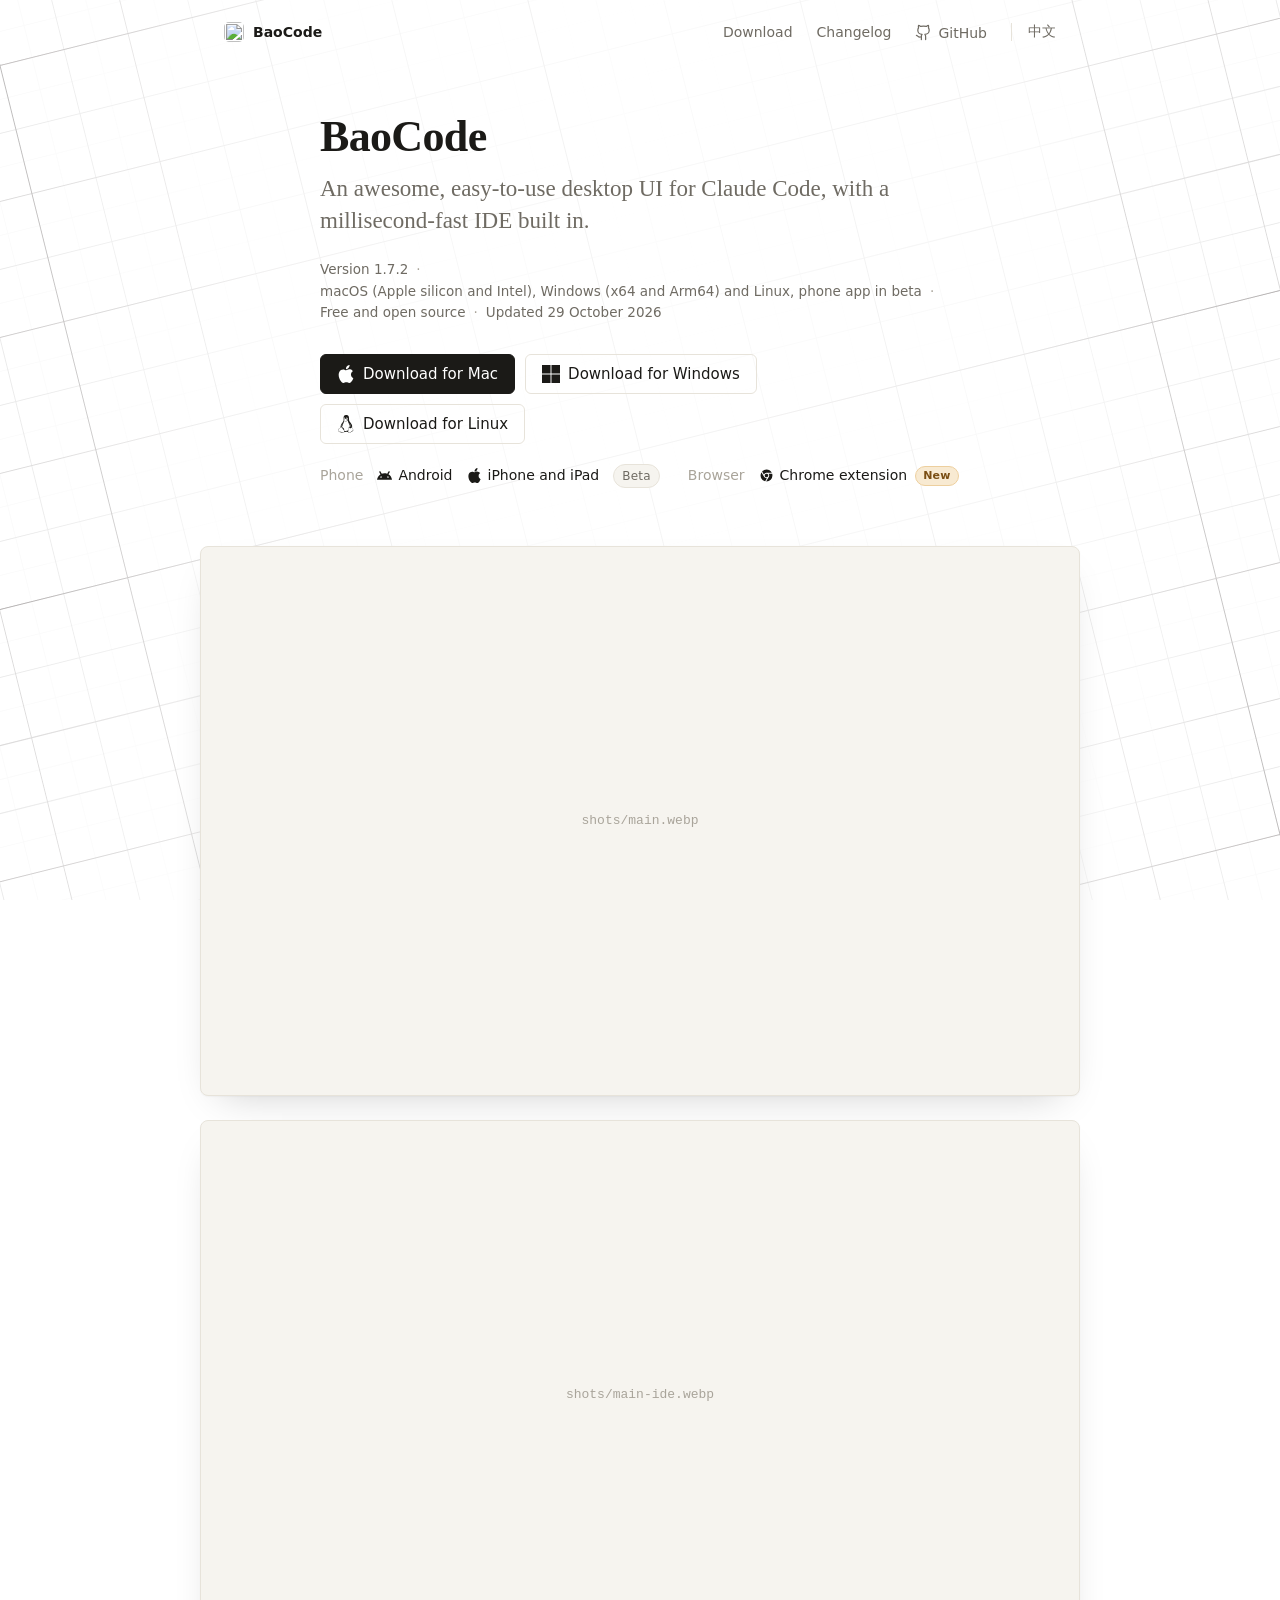
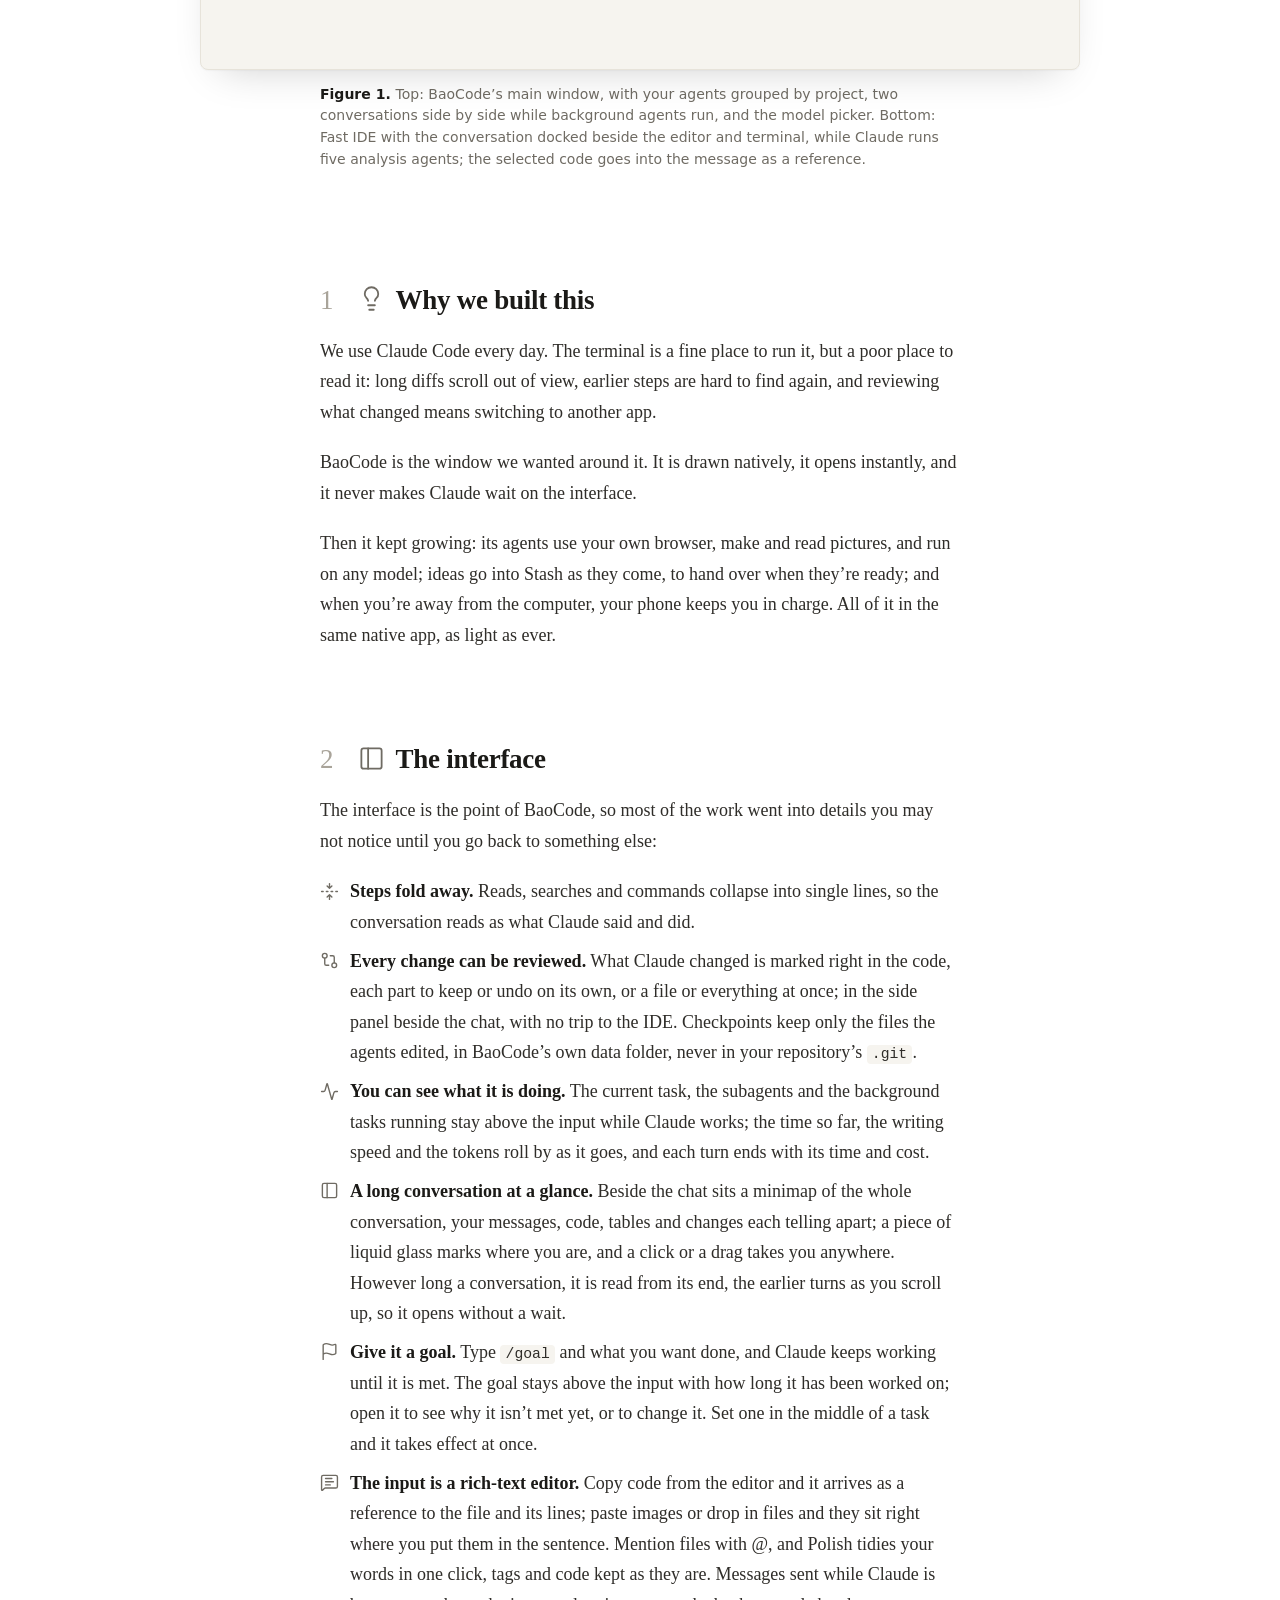
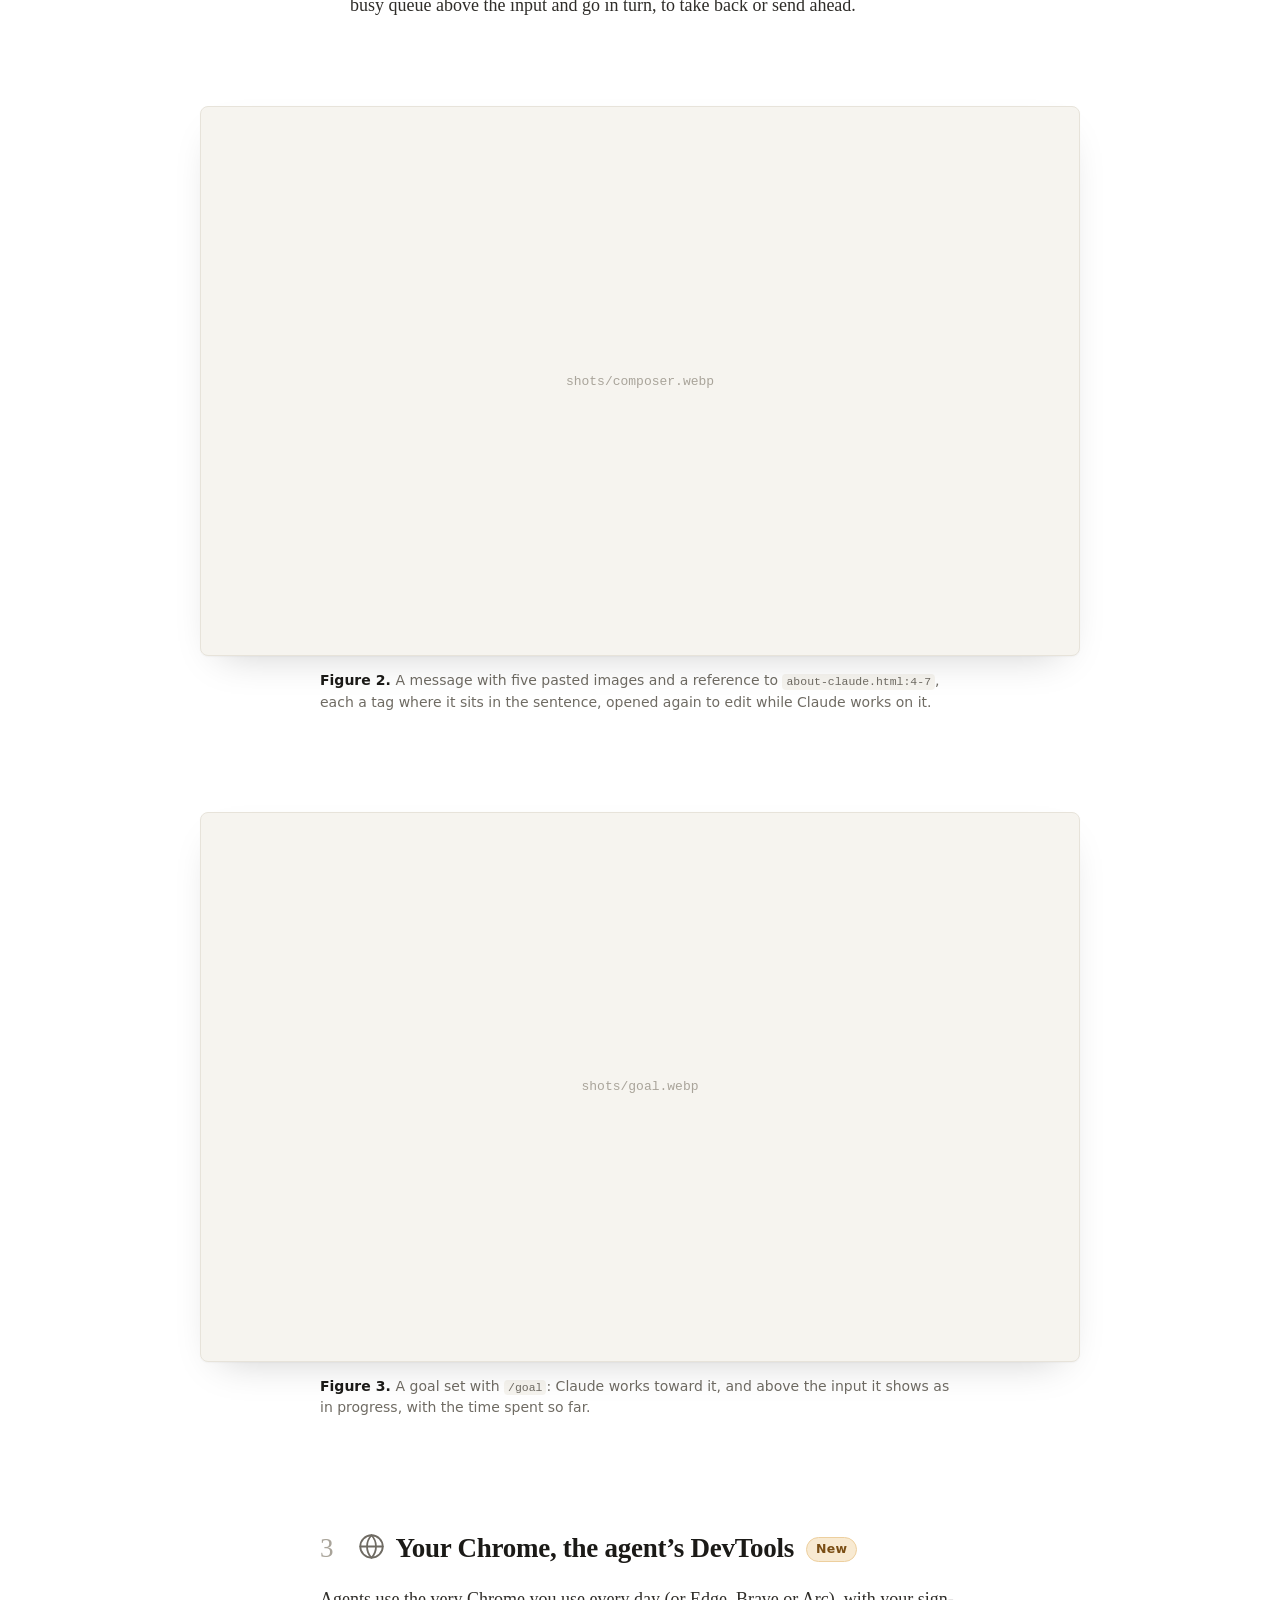
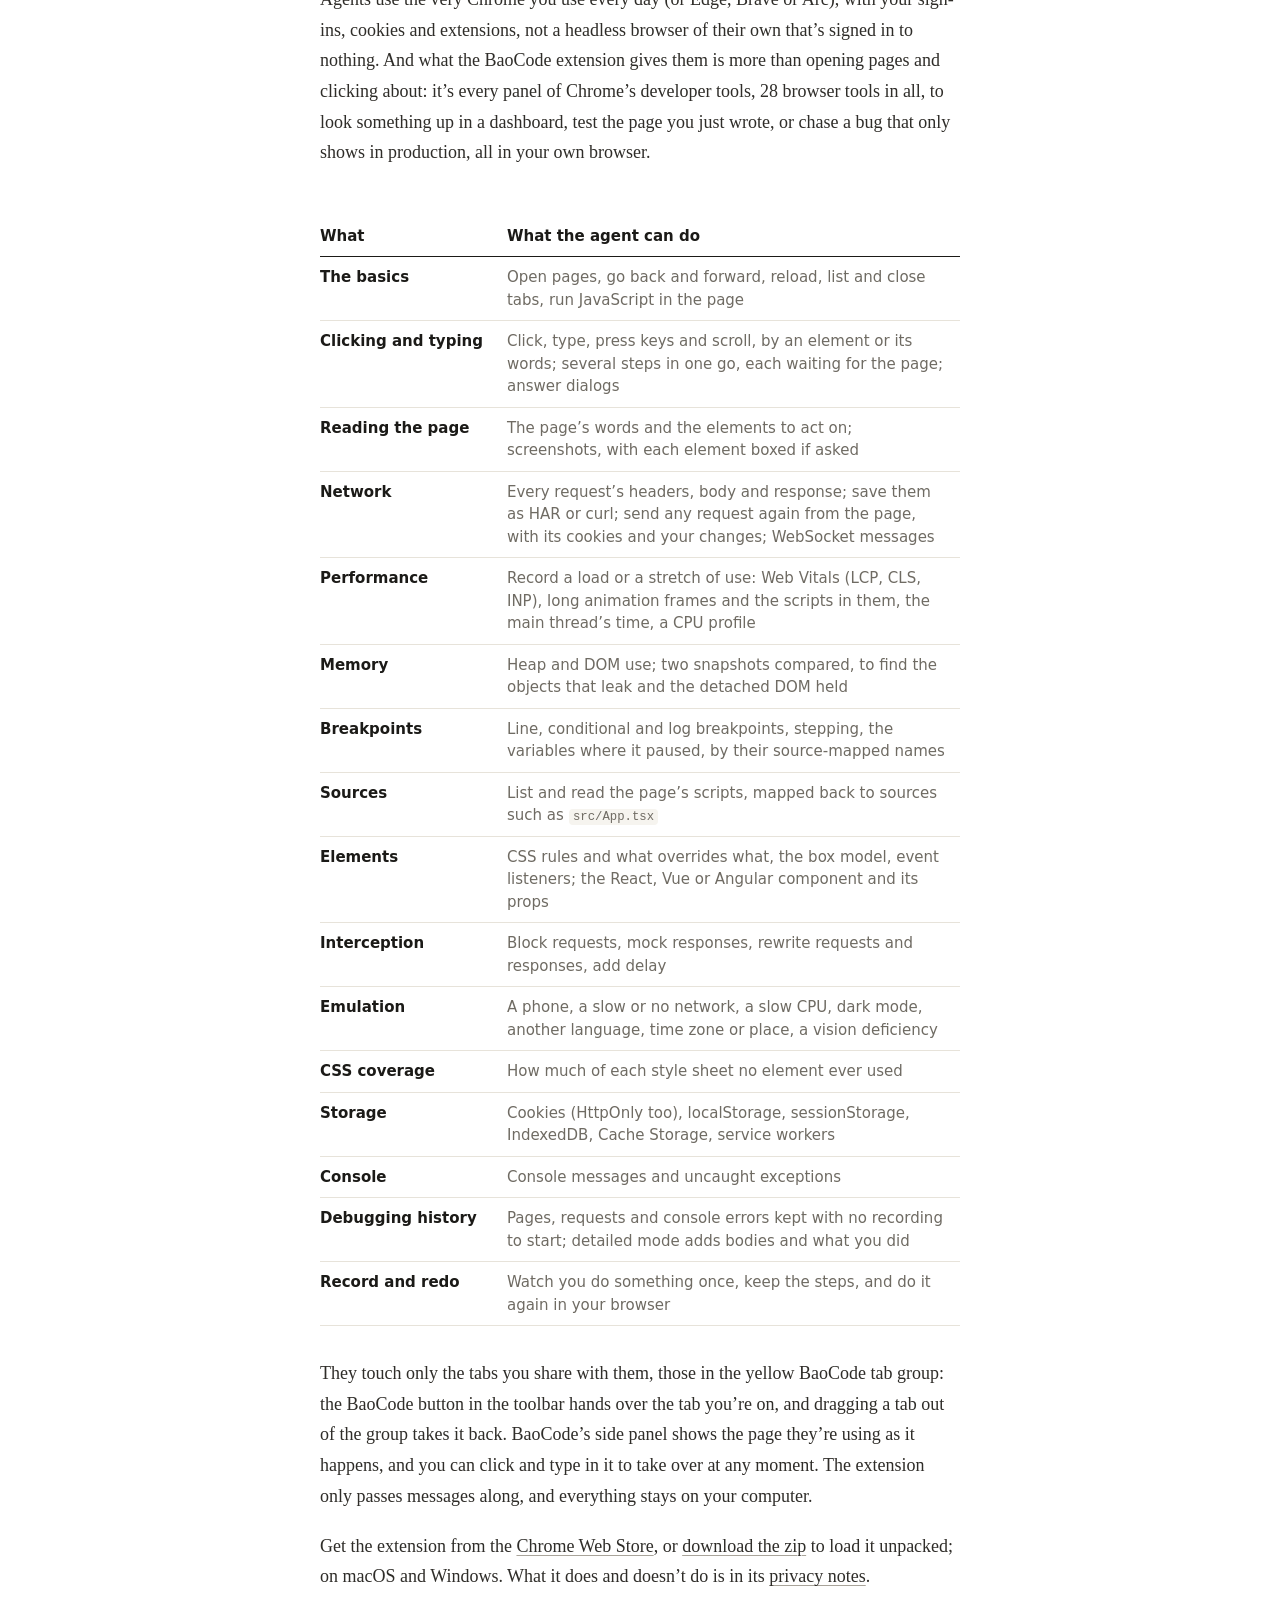
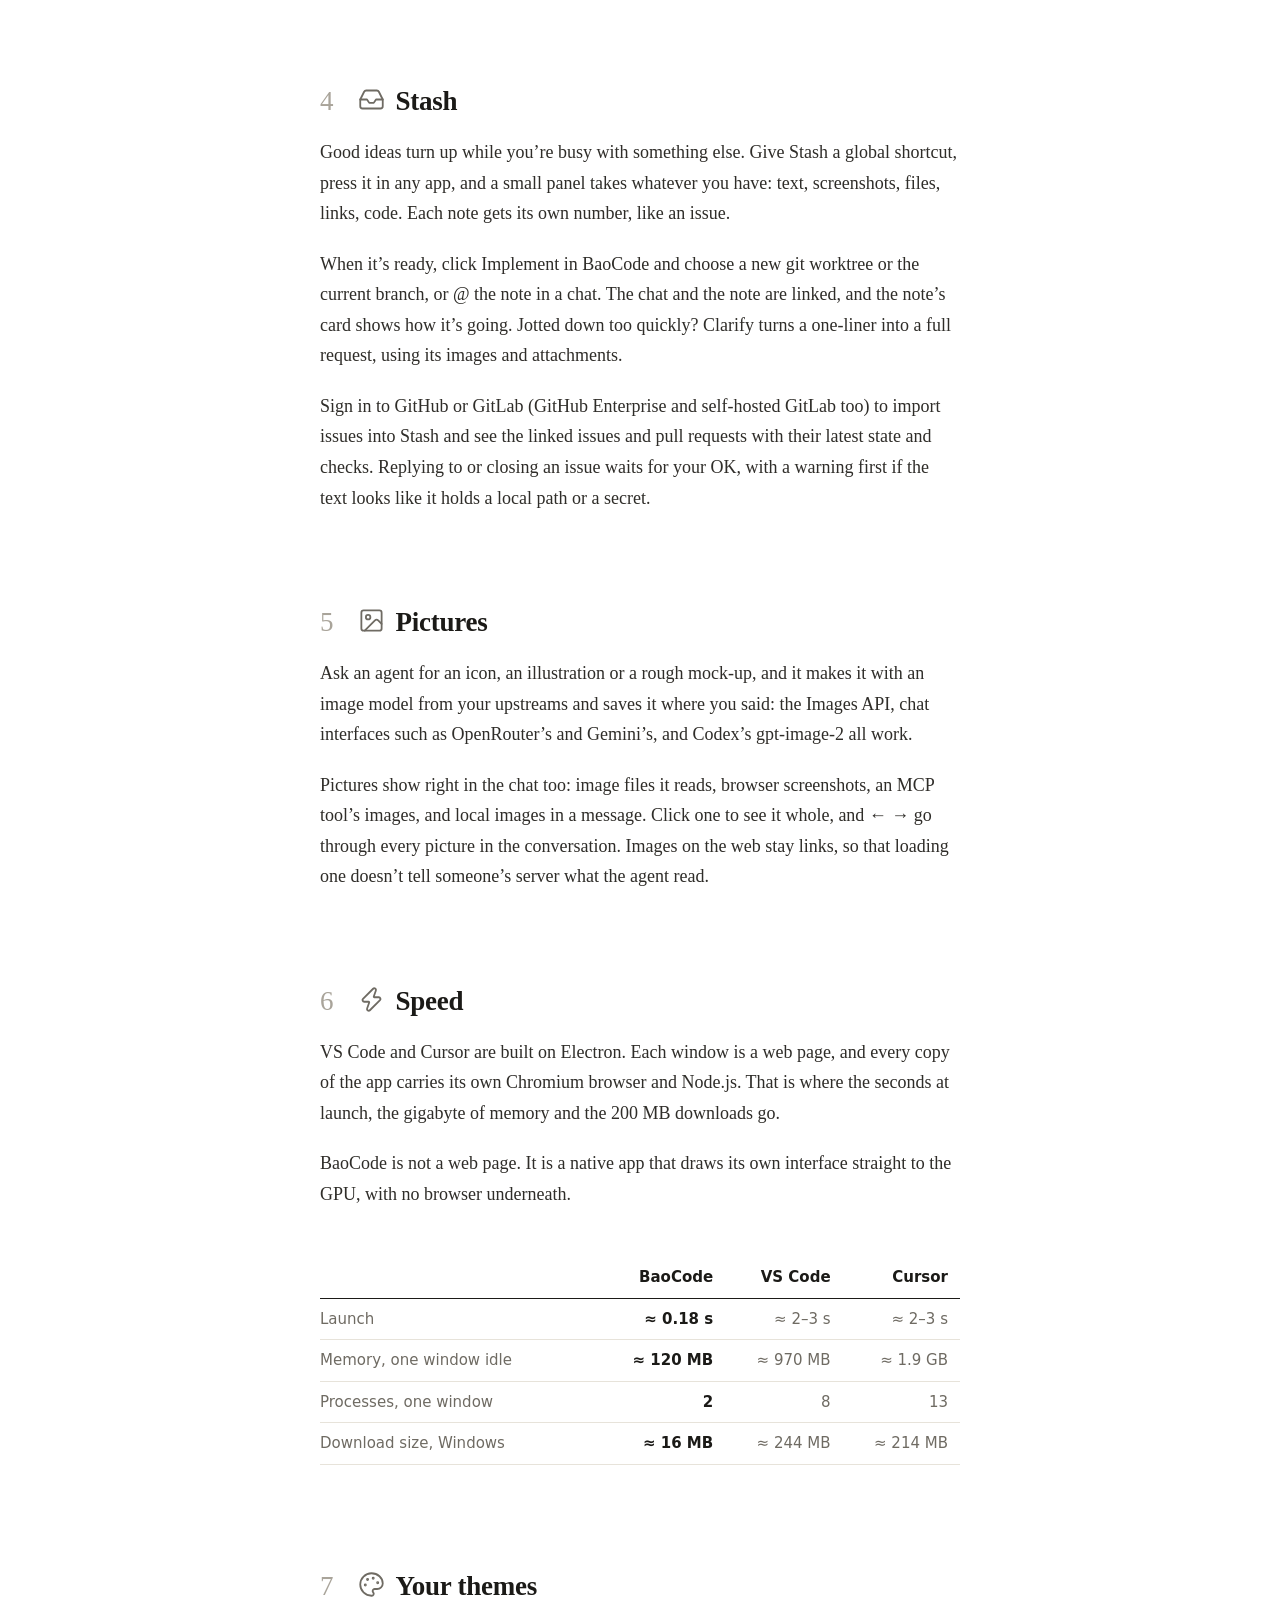
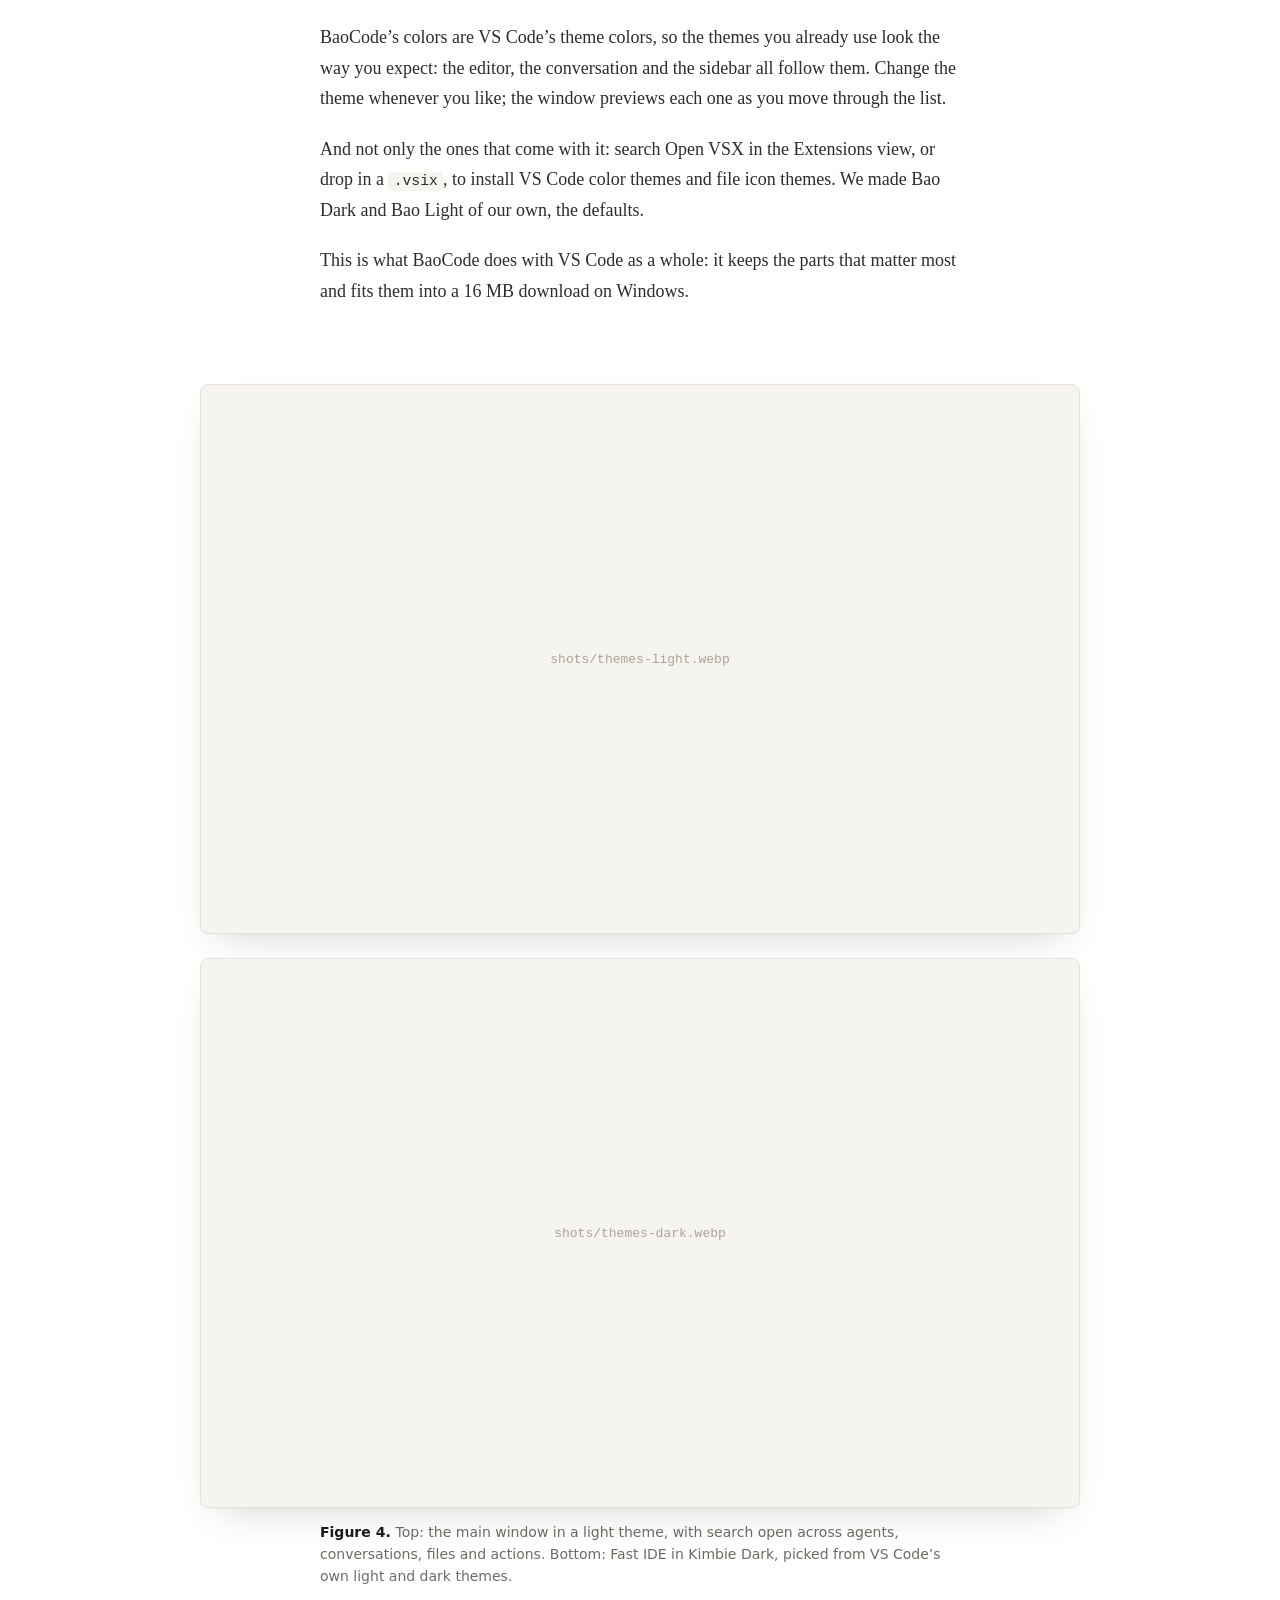
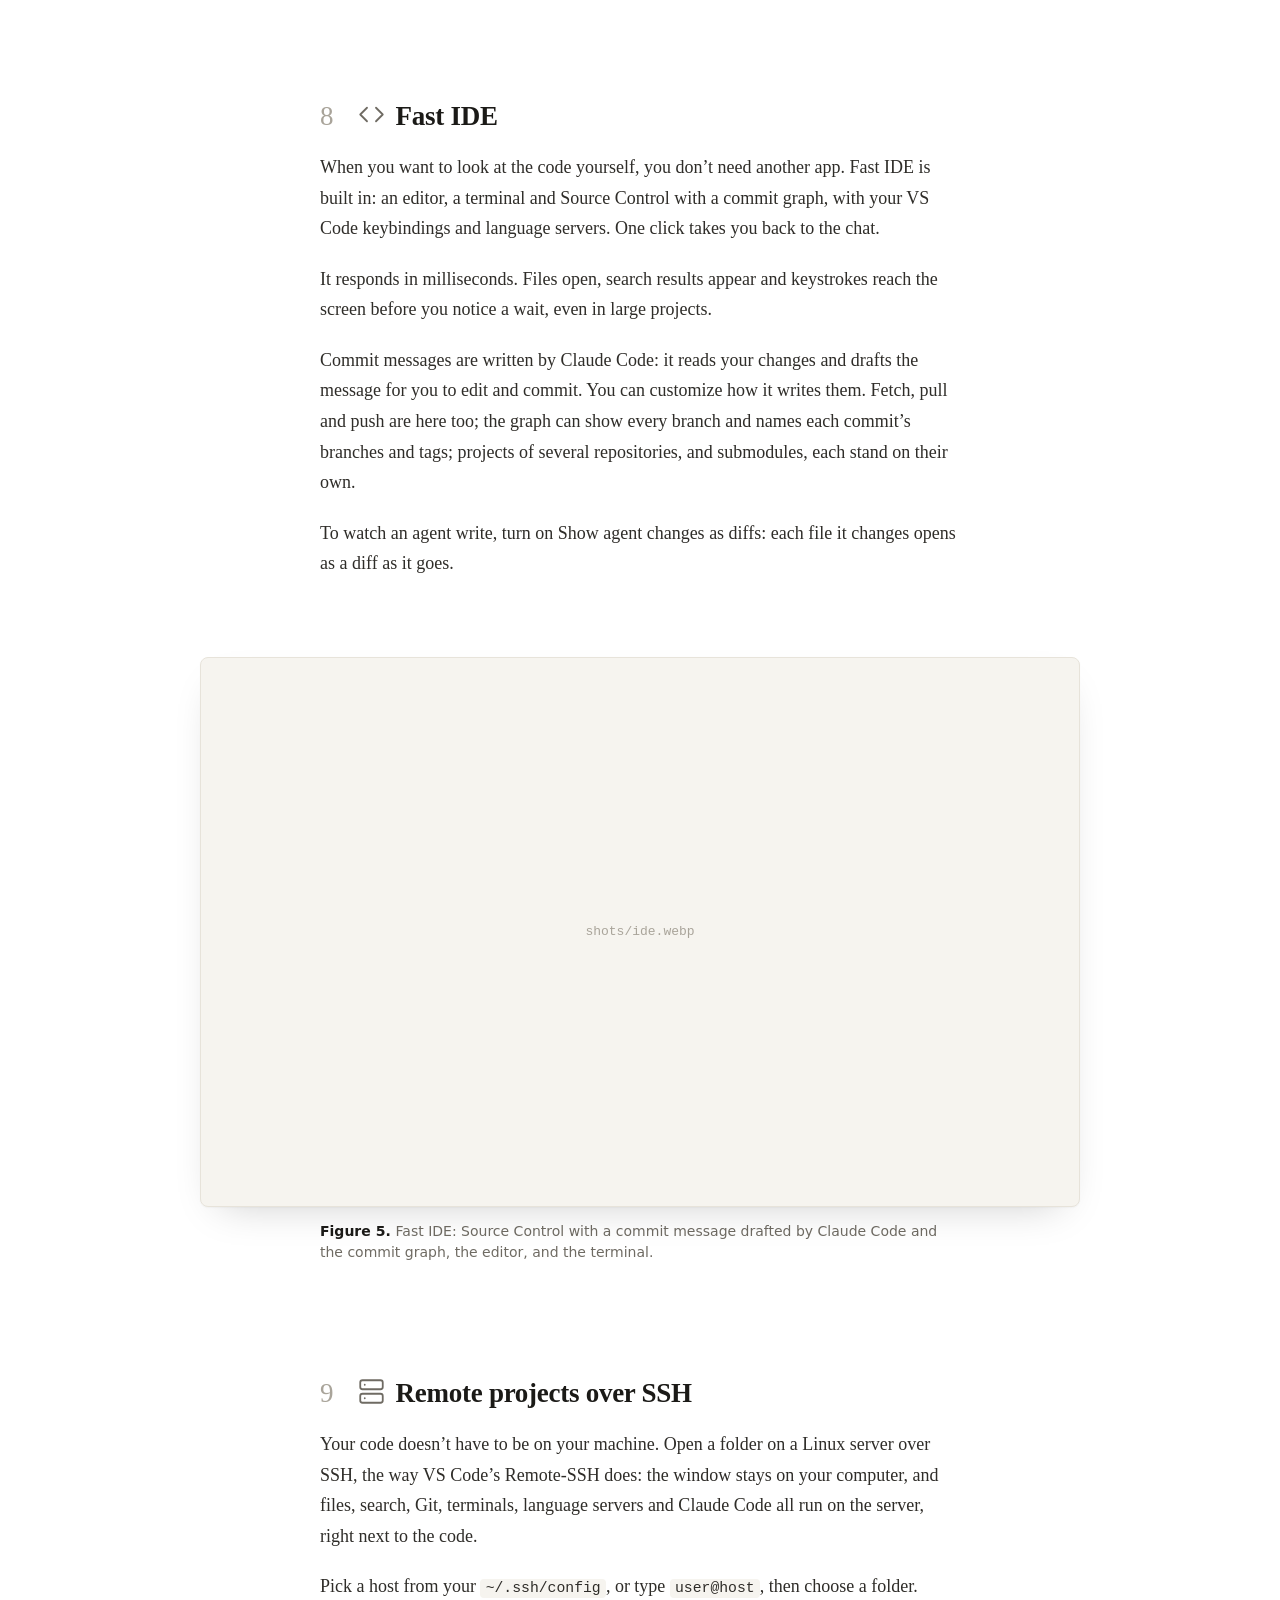
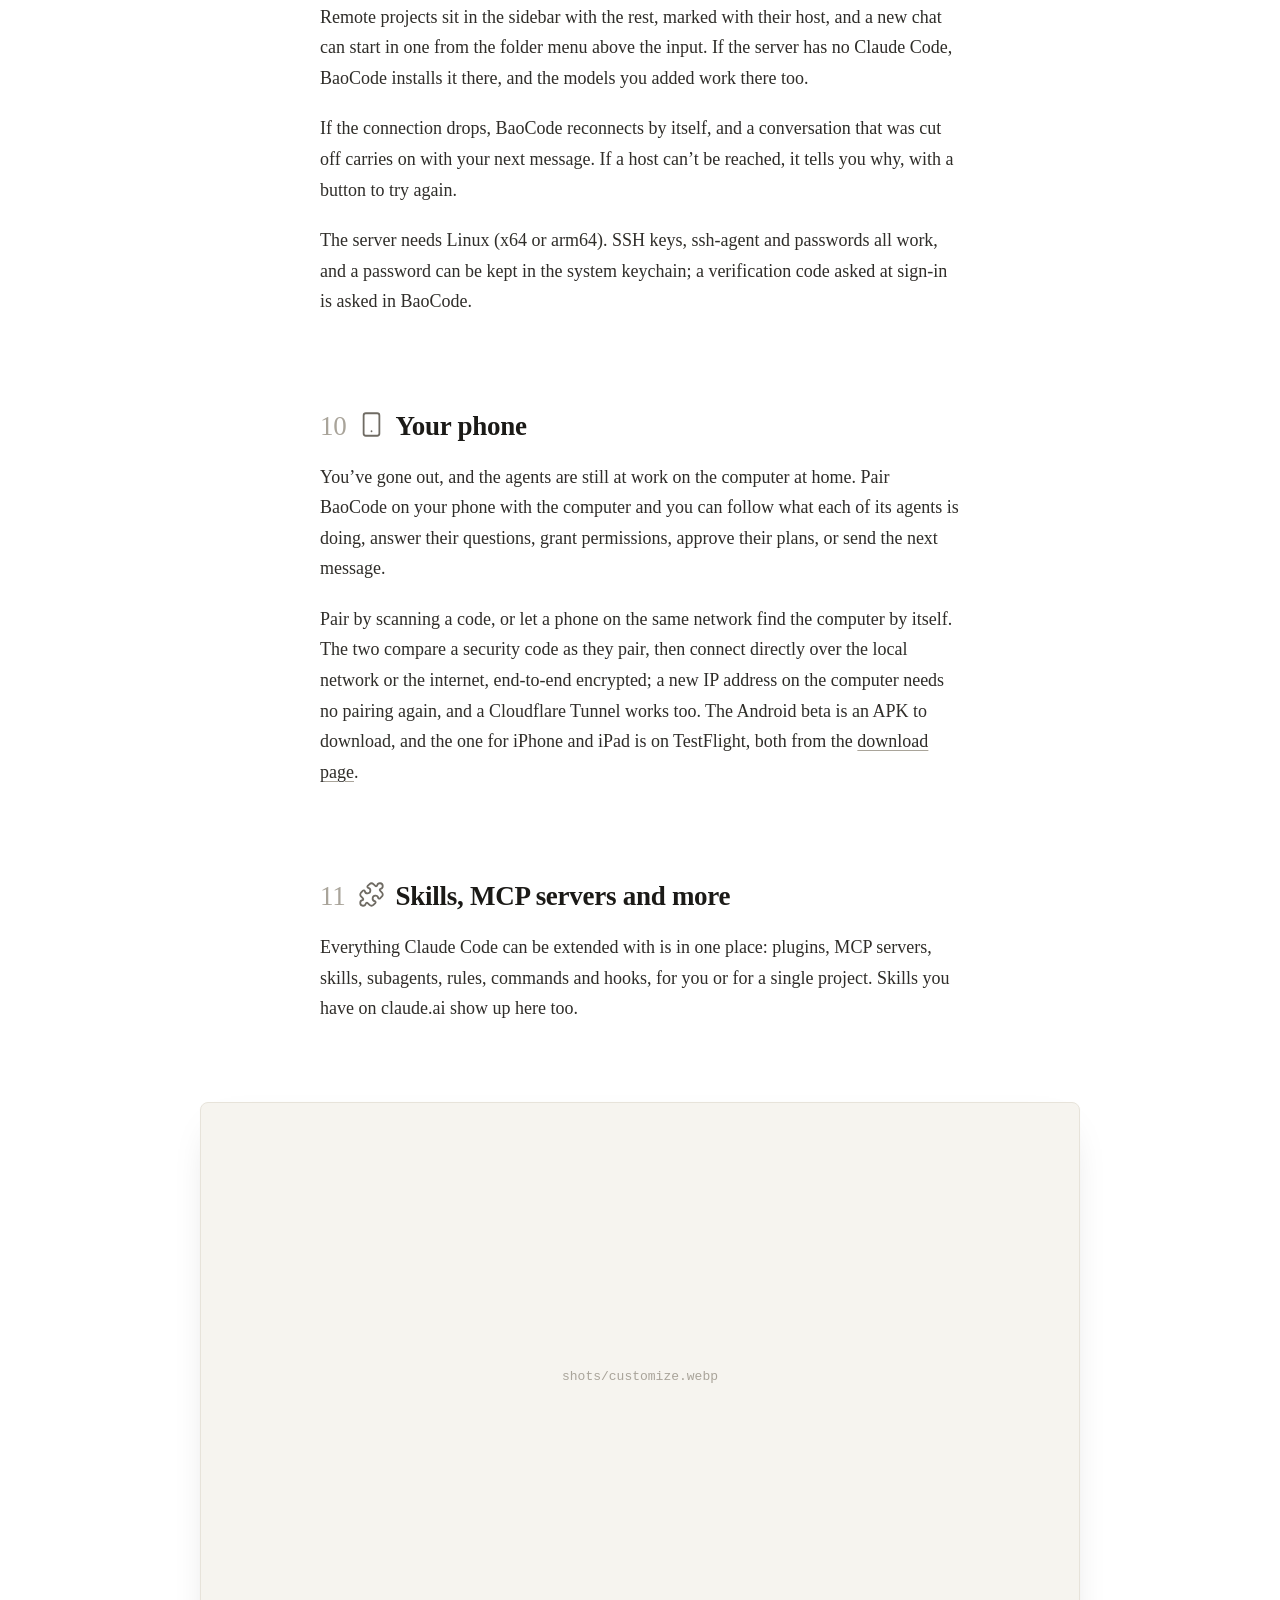
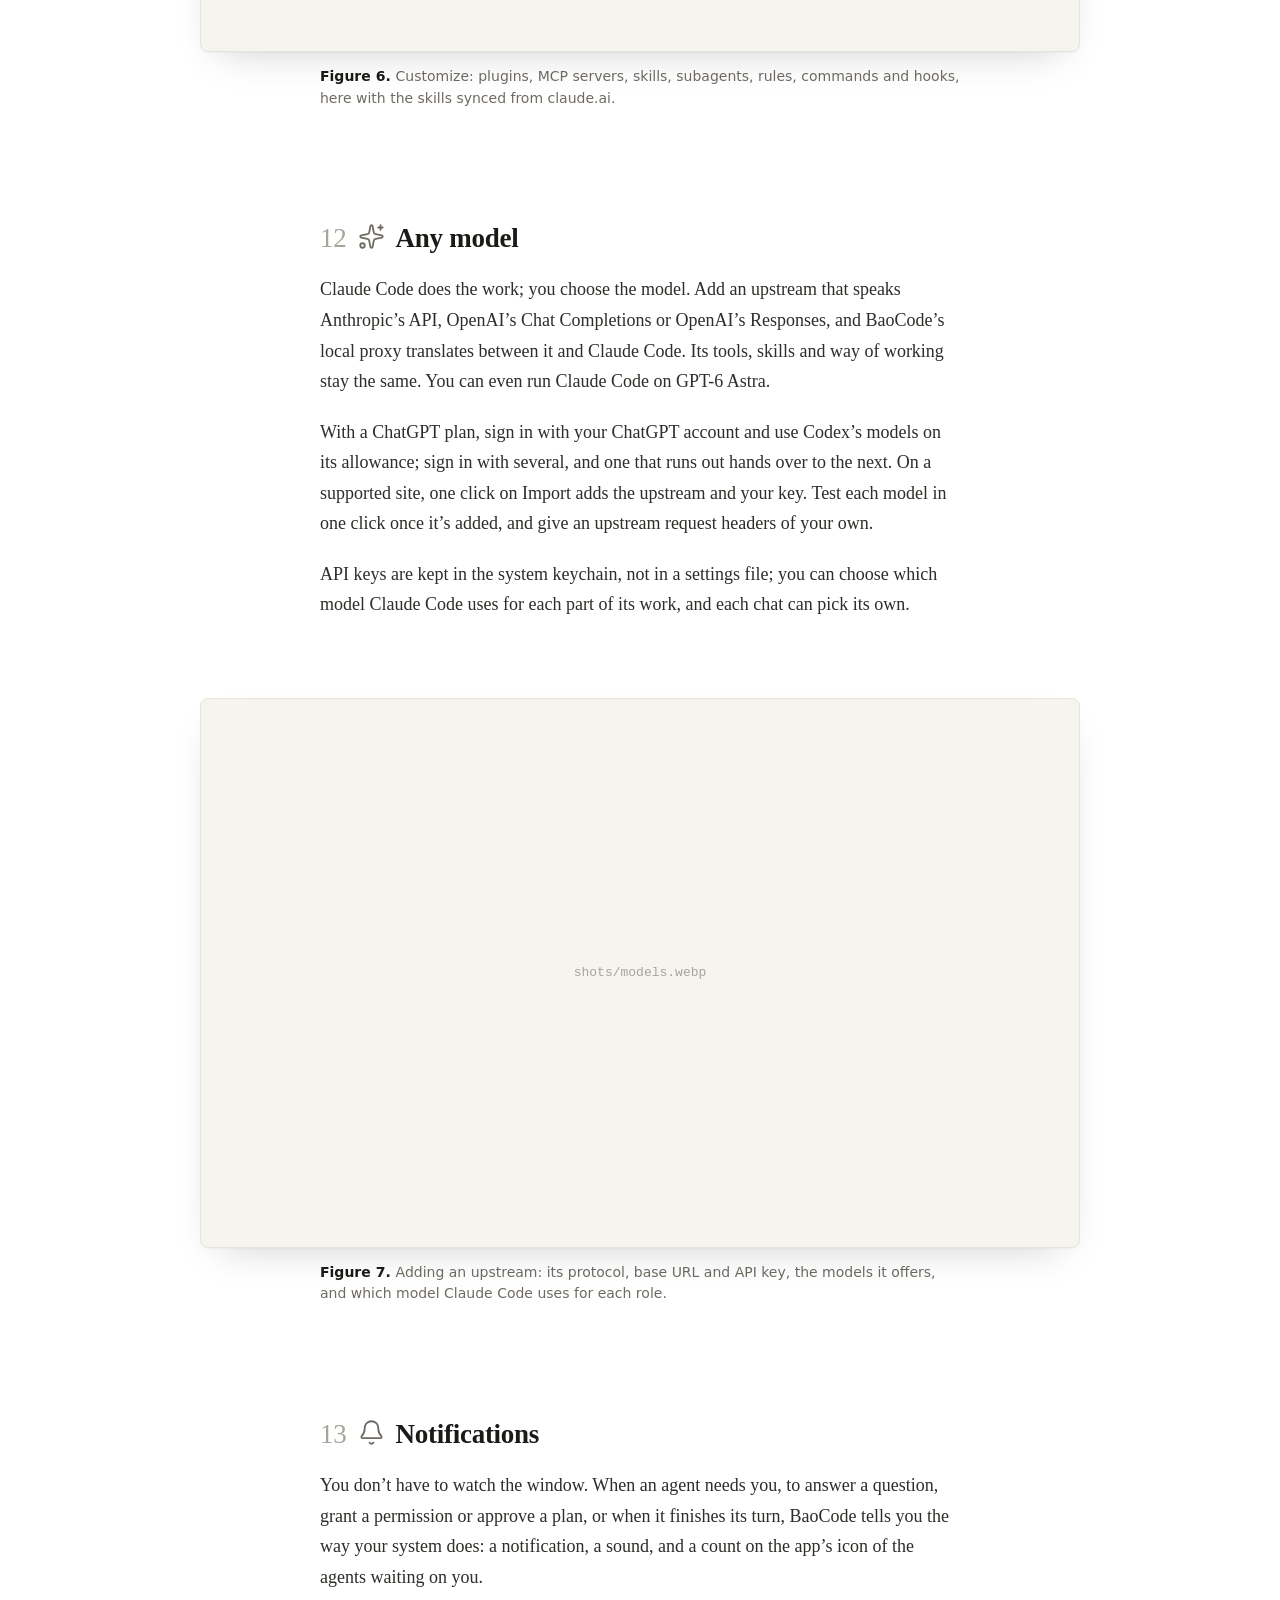
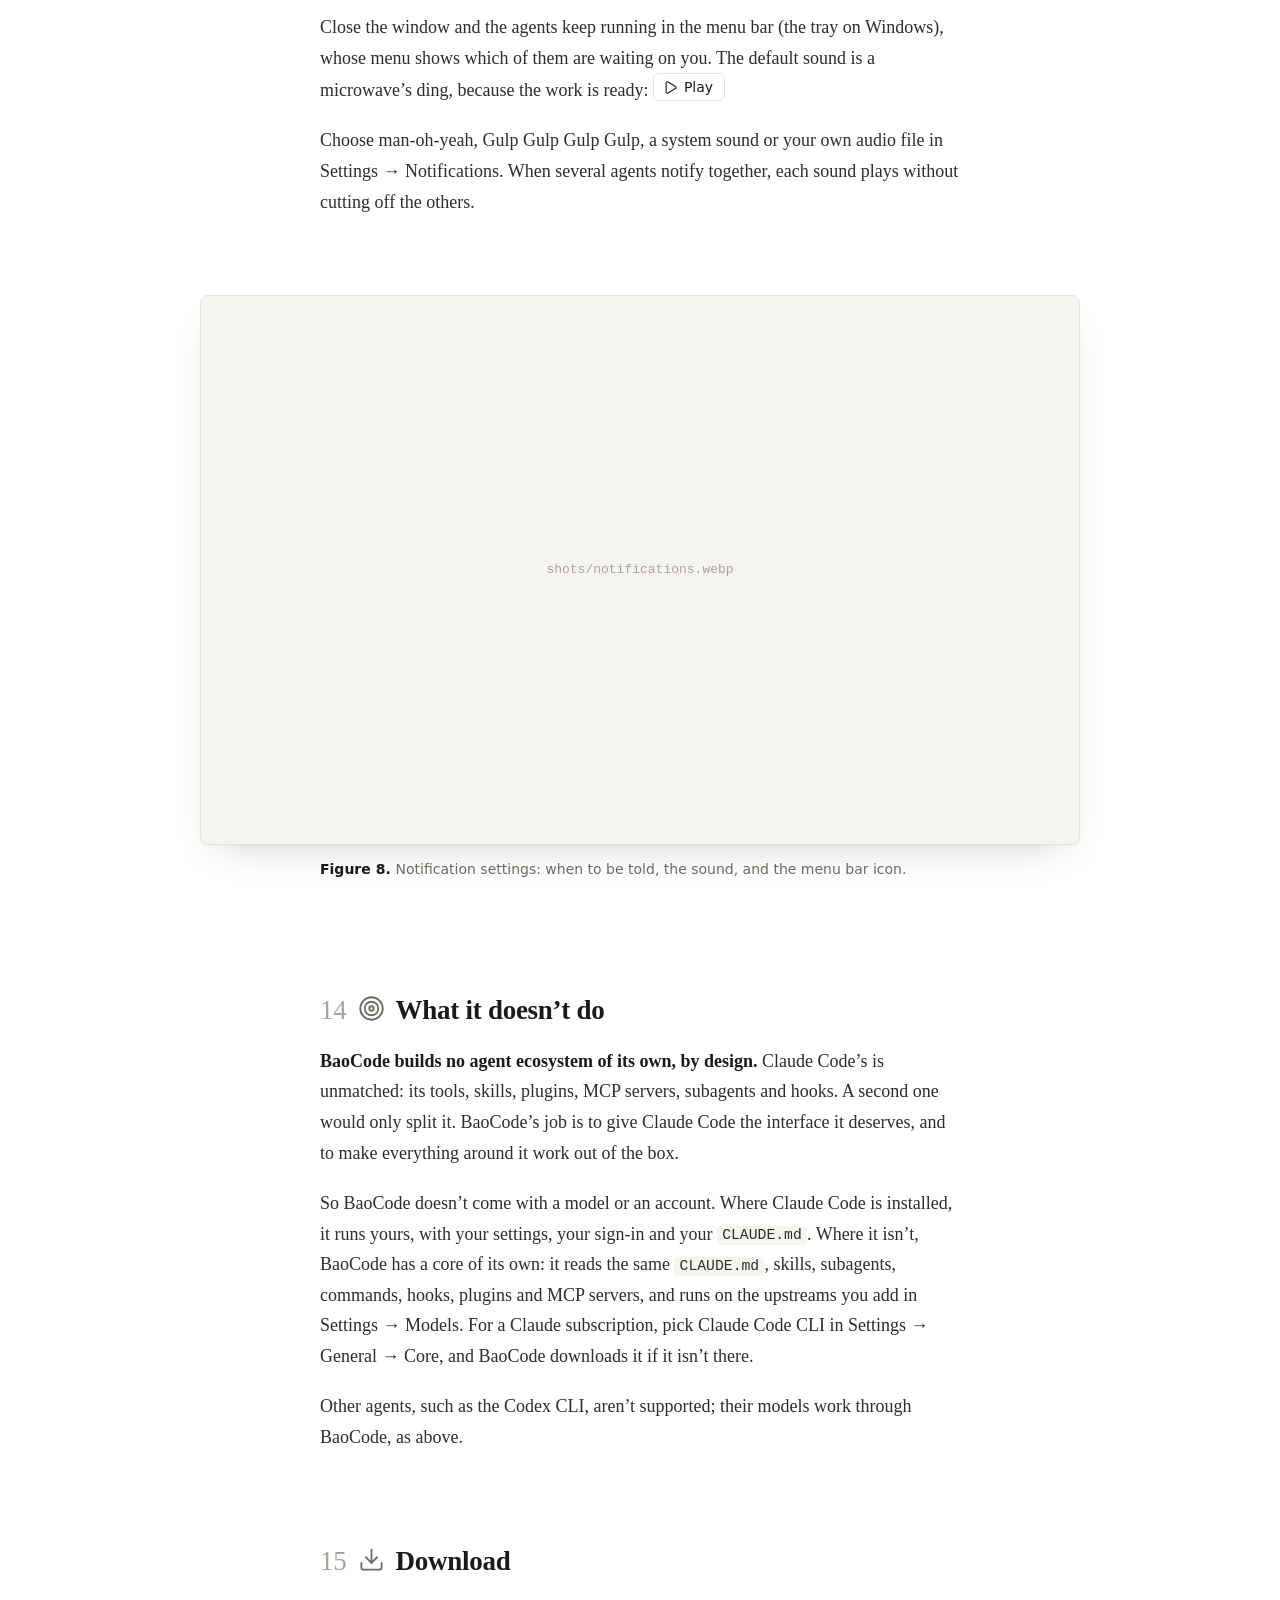
==== commit 5fa85b68: "chore: release 1.7.2+22 Co-Authored-By: BaoCode <noreply@baocode.dev>" ====
--- a/site/index.html
+++ b/site/index.html
@@ -78,7 +78,7 @@
 
   <h1 data-channel-title>BaoCode</h1>
   <p class="subtitle" data-channel-subtitle>An awesome, easy-to-use desktop UI for Claude Code, with a millisecond-fast IDE built in.</p>
-  <p class="meta"><span data-version>Version 1.7.1</span><span>macOS (Apple silicon and Intel), Windows (x64 and Arm64) and Linux, phone app in beta</span><span>Free and open source</span><span data-updated>Updated 28 October 2026</span></p>
+  <p class="meta"><span data-version>Version 1.7.2</span><span>macOS (Apple silicon and Intel), Windows (x64 and Arm64) and Linux, phone app in beta</span><span>Free and open source</span><span data-updated>Updated 29 October 2026</span></p>
 
   <div class="actions">
     <a class="button primary" href="download.html"><svg class="ic logo" aria-hidden="true"><use href="#ic-apple"/></svg>Download for Mac</a>
@@ -235,7 +235,7 @@
   <h2 id="download"><svg class="ic" aria-hidden="true"><use href="#ic-download"/></svg>Download</h2>
   <ul class="features">
     <li><svg class="ic logo" aria-hidden="true"><use href="#ic-apple"/></svg><span><strong>macOS</strong>: for <a data-file="macos-arm64" href="/dl/macos-arm64">Apple silicon</a> or <a data-file="macos-x64" href="/dl/macos-x64">Intel</a>, macOS 12 Monterey or later.</span></li>
-    <li><svg class="ic logo" aria-hidden="true"><use href="#ic-windows"/></svg><span><strong>Windows</strong>: <a data-file="windows" data-name href="/dl/windows">BaoCode 1.7.1</a>, x64 (or <a data-file="windows-arm64" href="/dl/windows-arm64">Arm64</a>), Windows 10 or later.</span></li>
+    <li><svg class="ic logo" aria-hidden="true"><use href="#ic-windows"/></svg><span><strong>Windows</strong>: <a data-file="windows" data-name href="/dl/windows">BaoCode 1.7.2</a>, x64 (or <a data-file="windows-arm64" href="/dl/windows-arm64">Arm64</a>), Windows 10 or later.</span></li>
     <li><svg class="ic logo" aria-hidden="true"><use href="#ic-linux"/></svg><span><strong>Linux</strong>: a .deb for <a data-file="linux-x64" href="/dl/linux-x64">x64</a> or <a data-file="linux-arm64" href="/dl/linux-arm64">arm64</a>, Ubuntu 22.04 or later and other Debian-based distributions.</span></li>
     <li><svg class="ic" aria-hidden="true"><use href="#ic-smartphone"/></svg><span><strong>Android (beta)</strong>: an APK, <a href="download.html#phone">from the download page</a>, Android 7.0 or later.</span></li>
     <li><svg class="ic" aria-hidden="true"><use href="#ic-smartphone"/></svg><span><strong>iPhone and iPad (beta)</strong>: on TestFlight, <a href="download.html#phone">from the download page</a>, iOS 15 or later.</span></li>
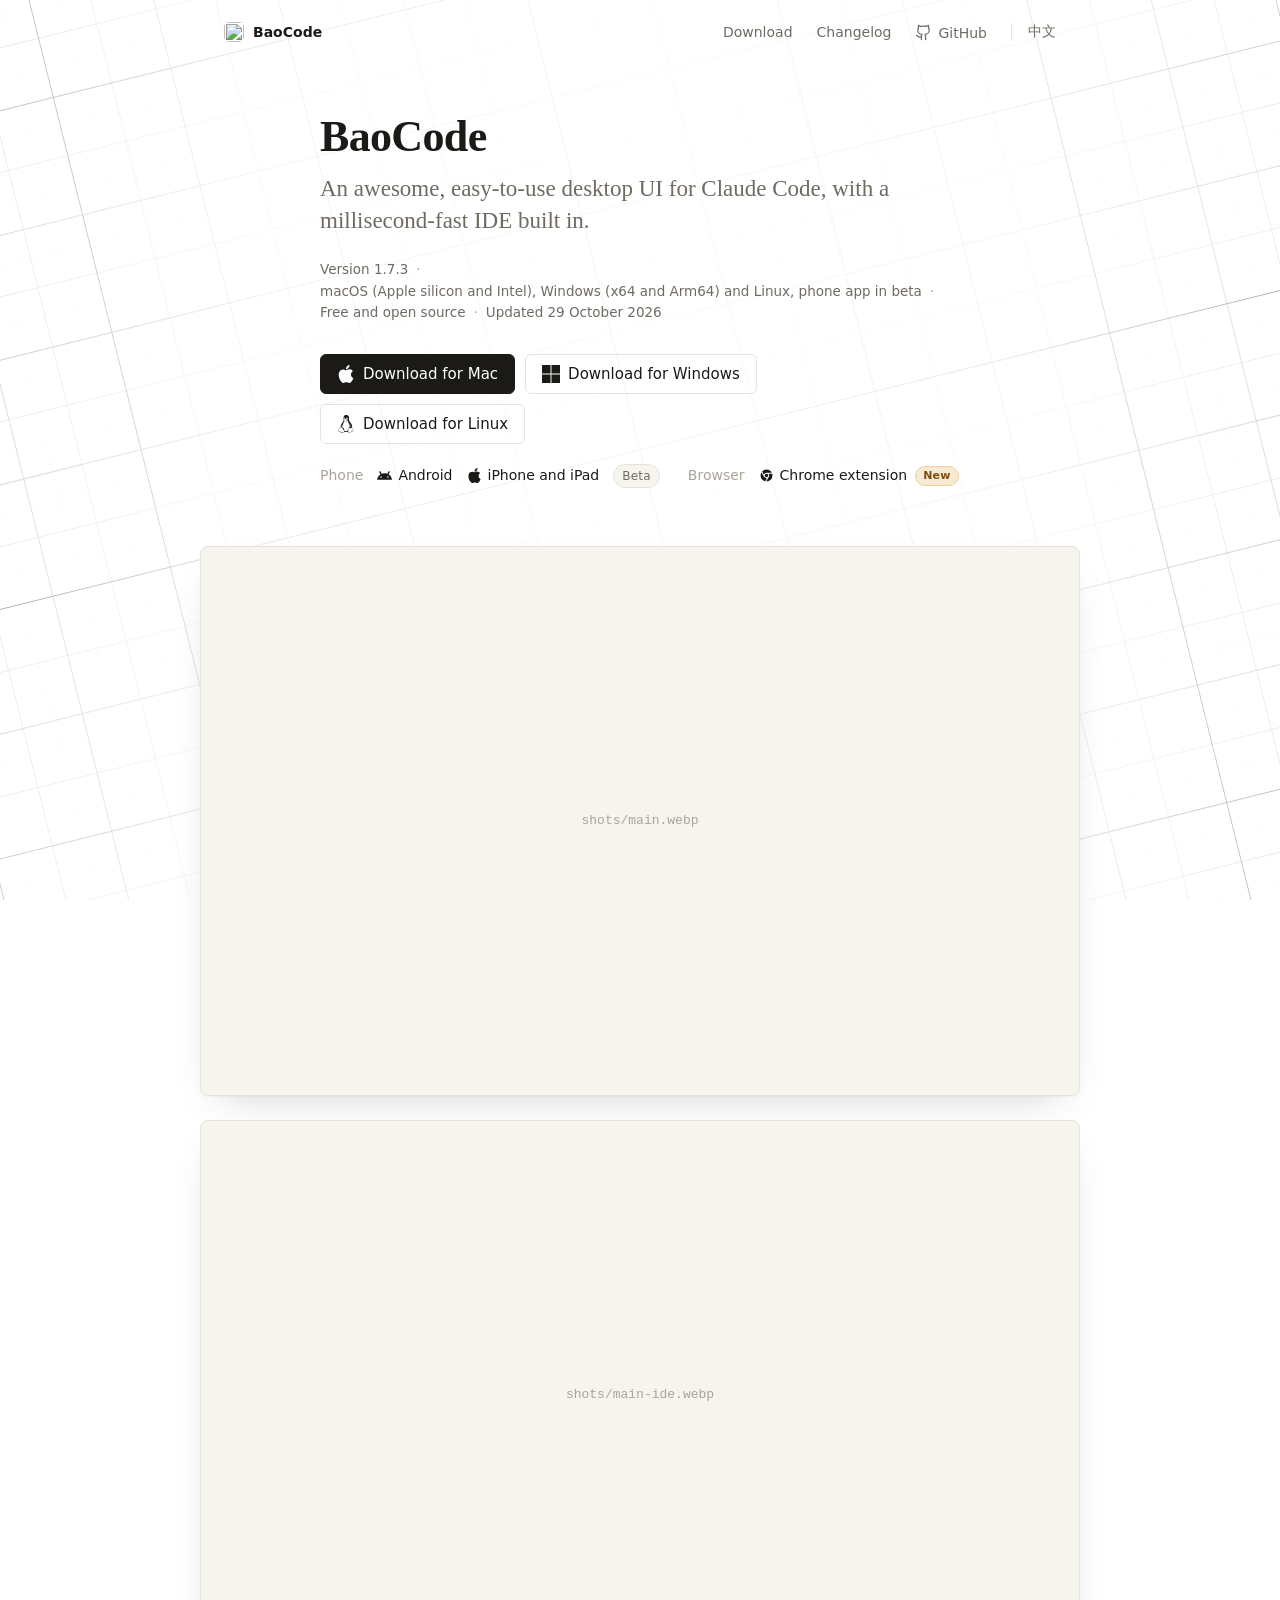
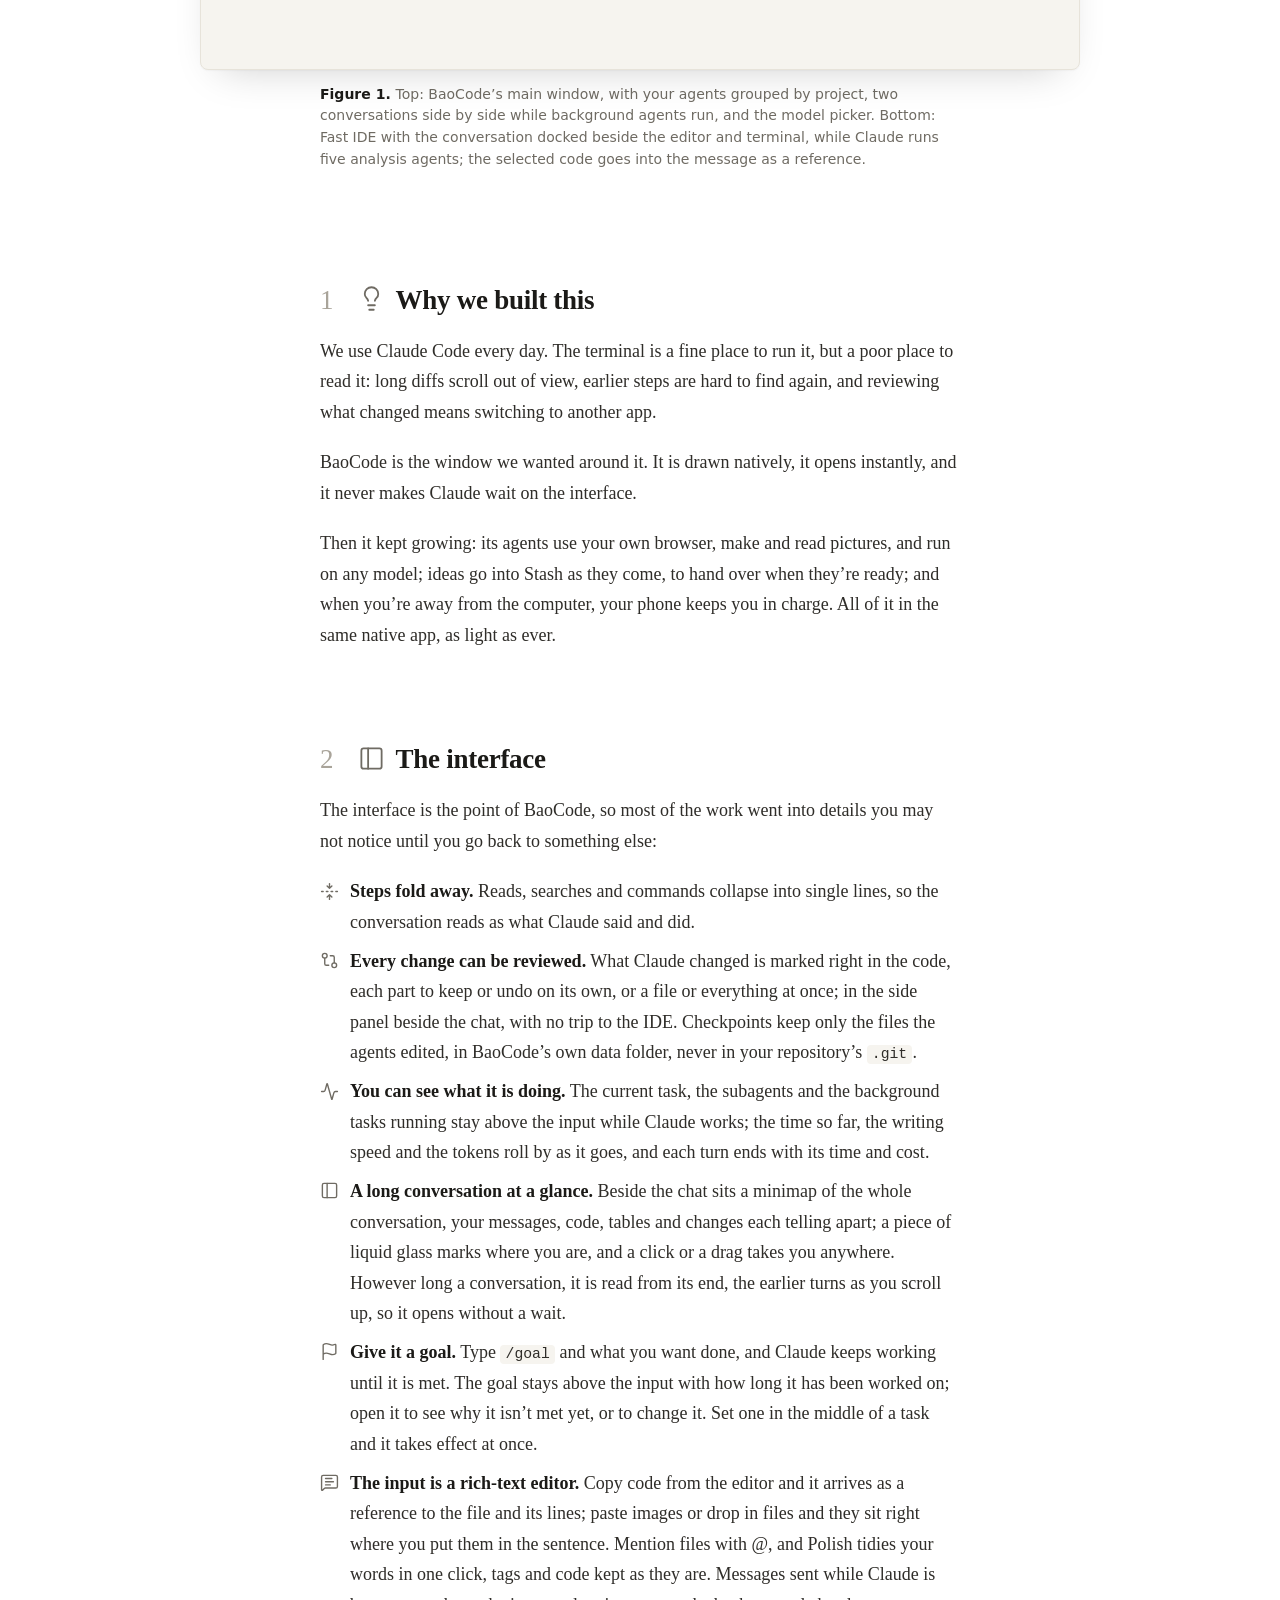
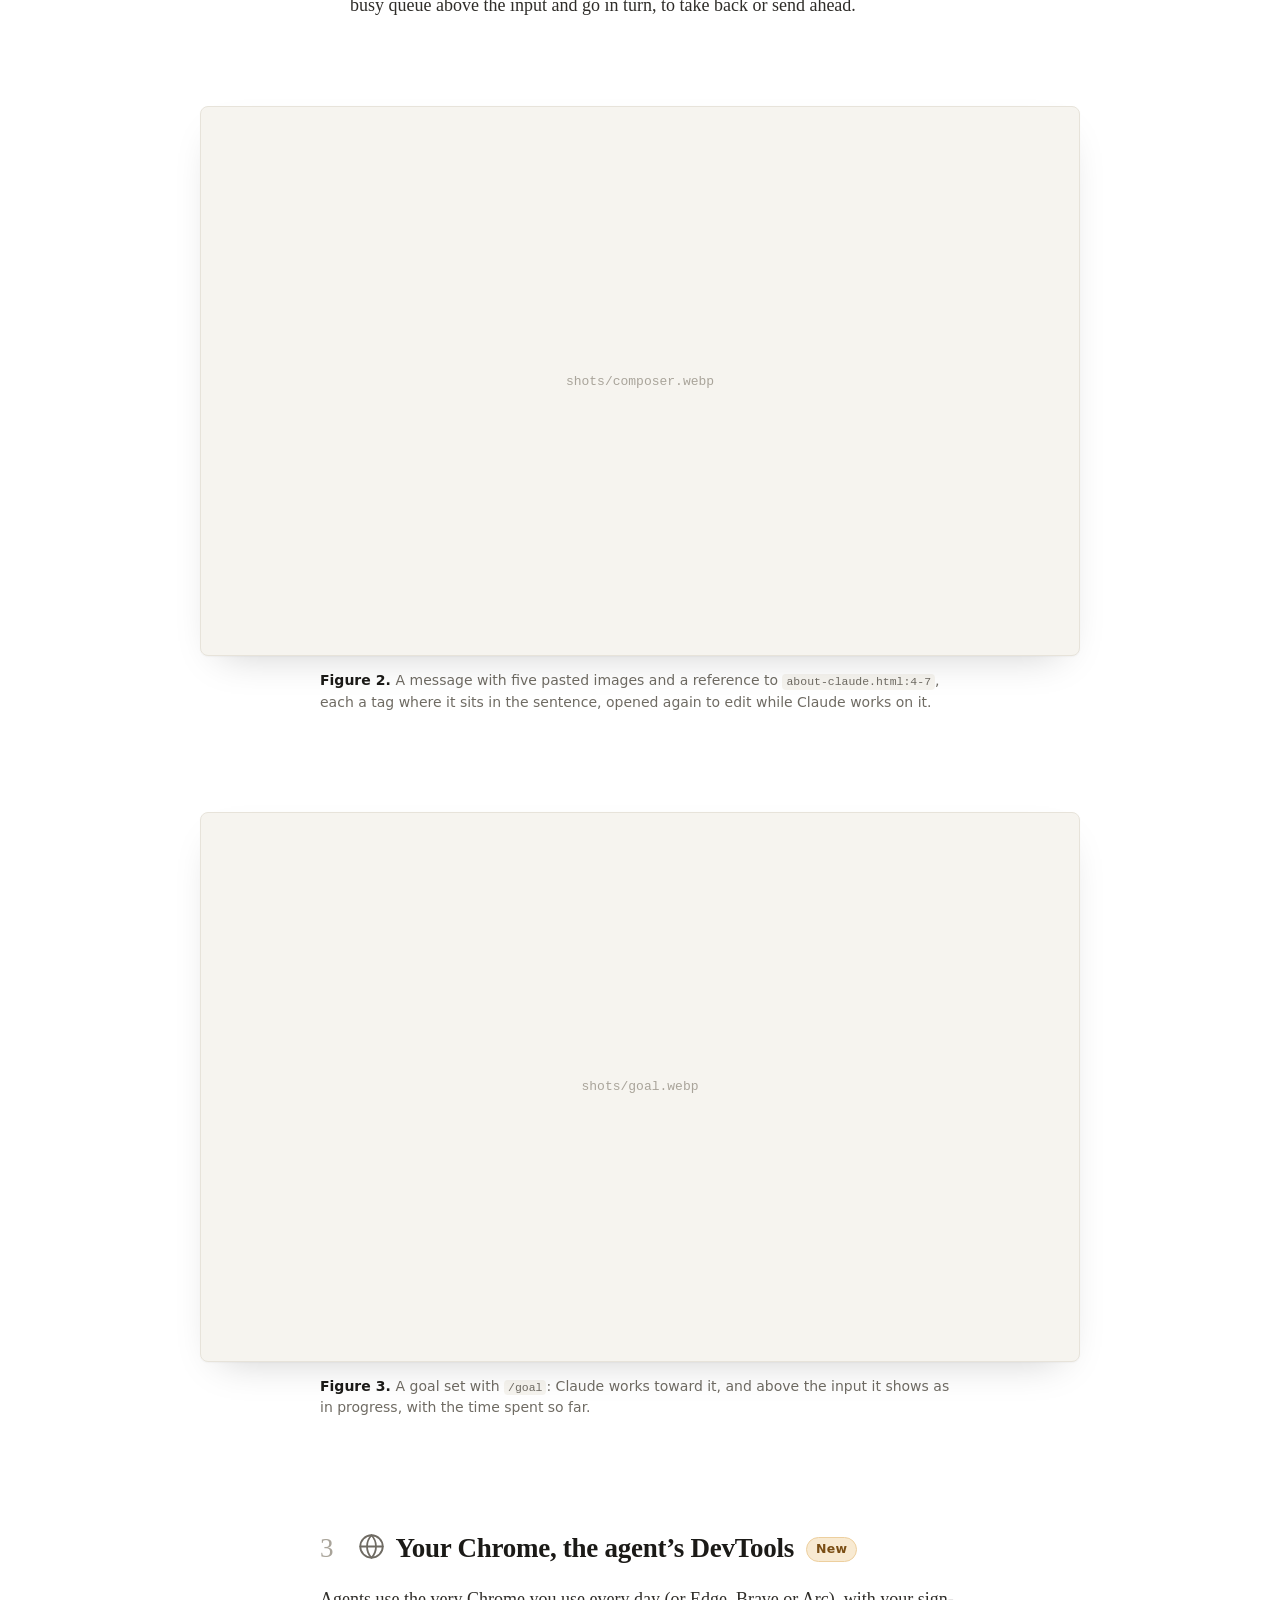
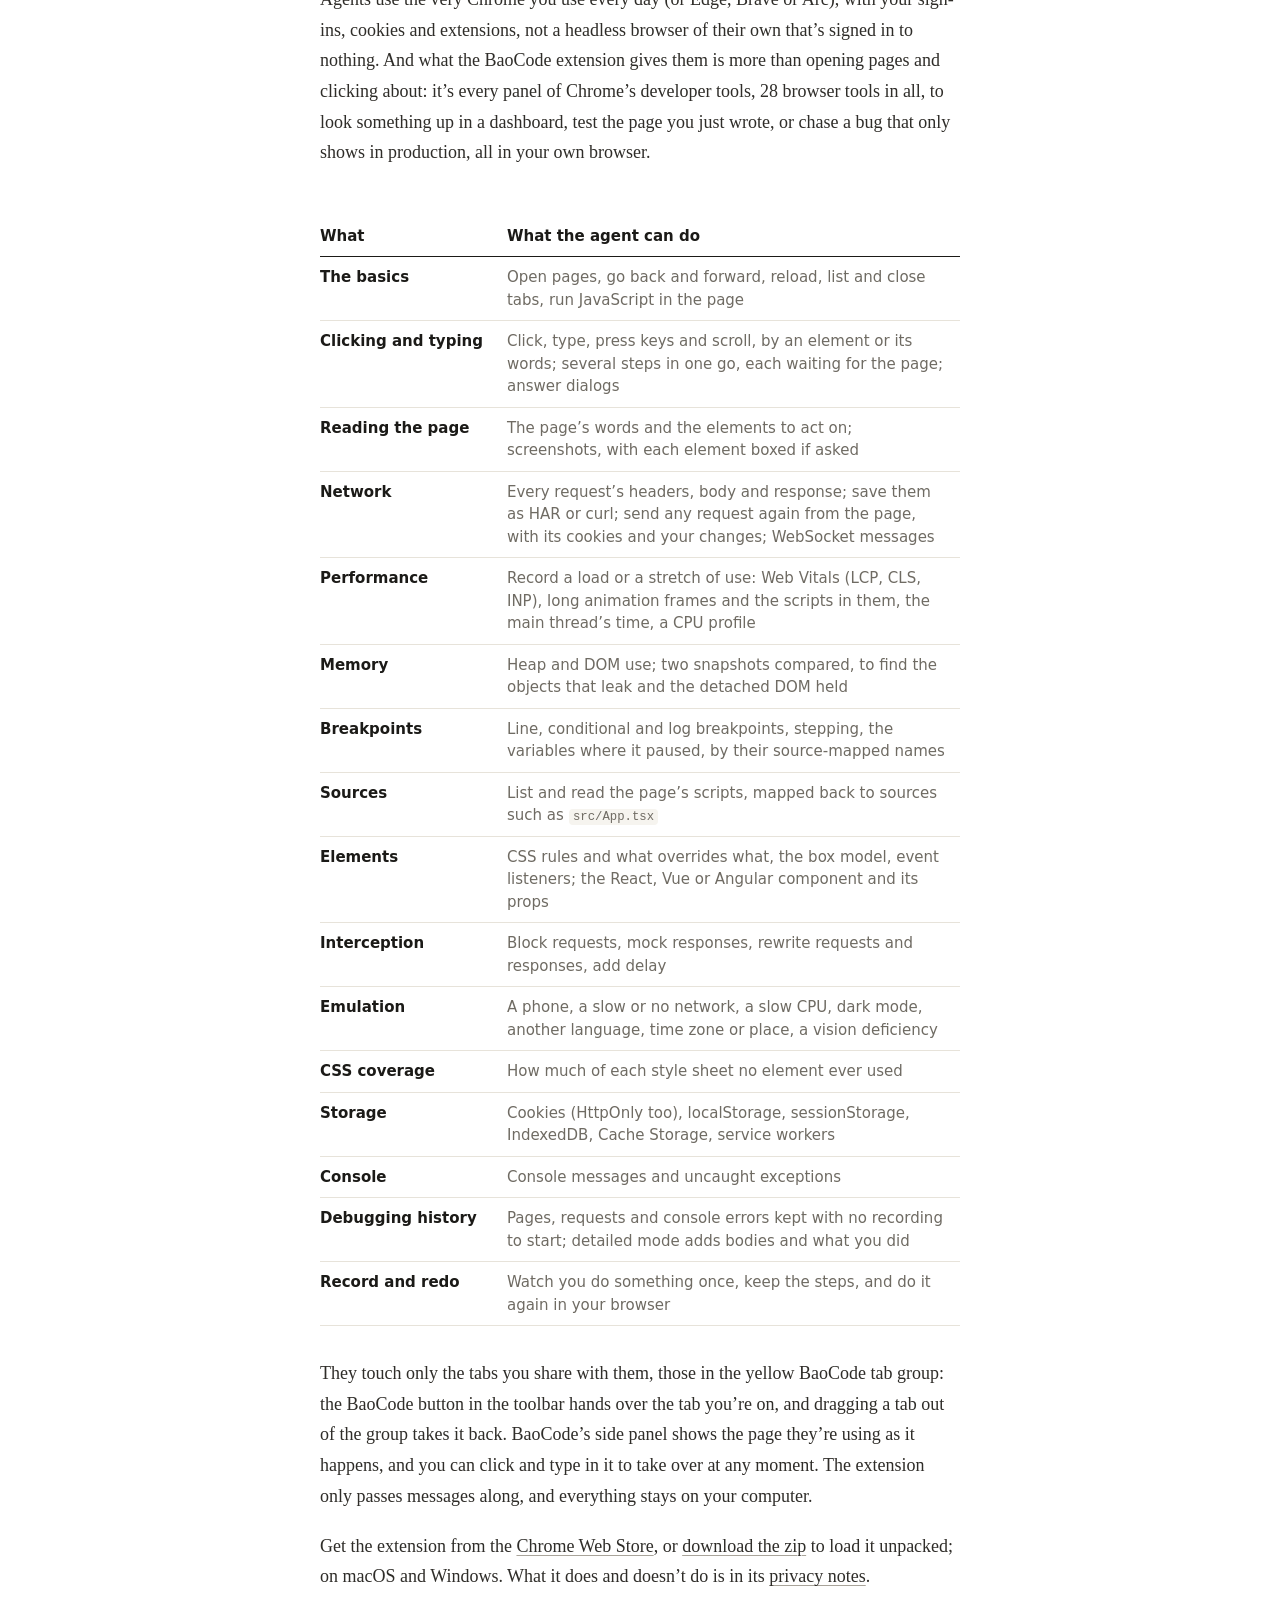
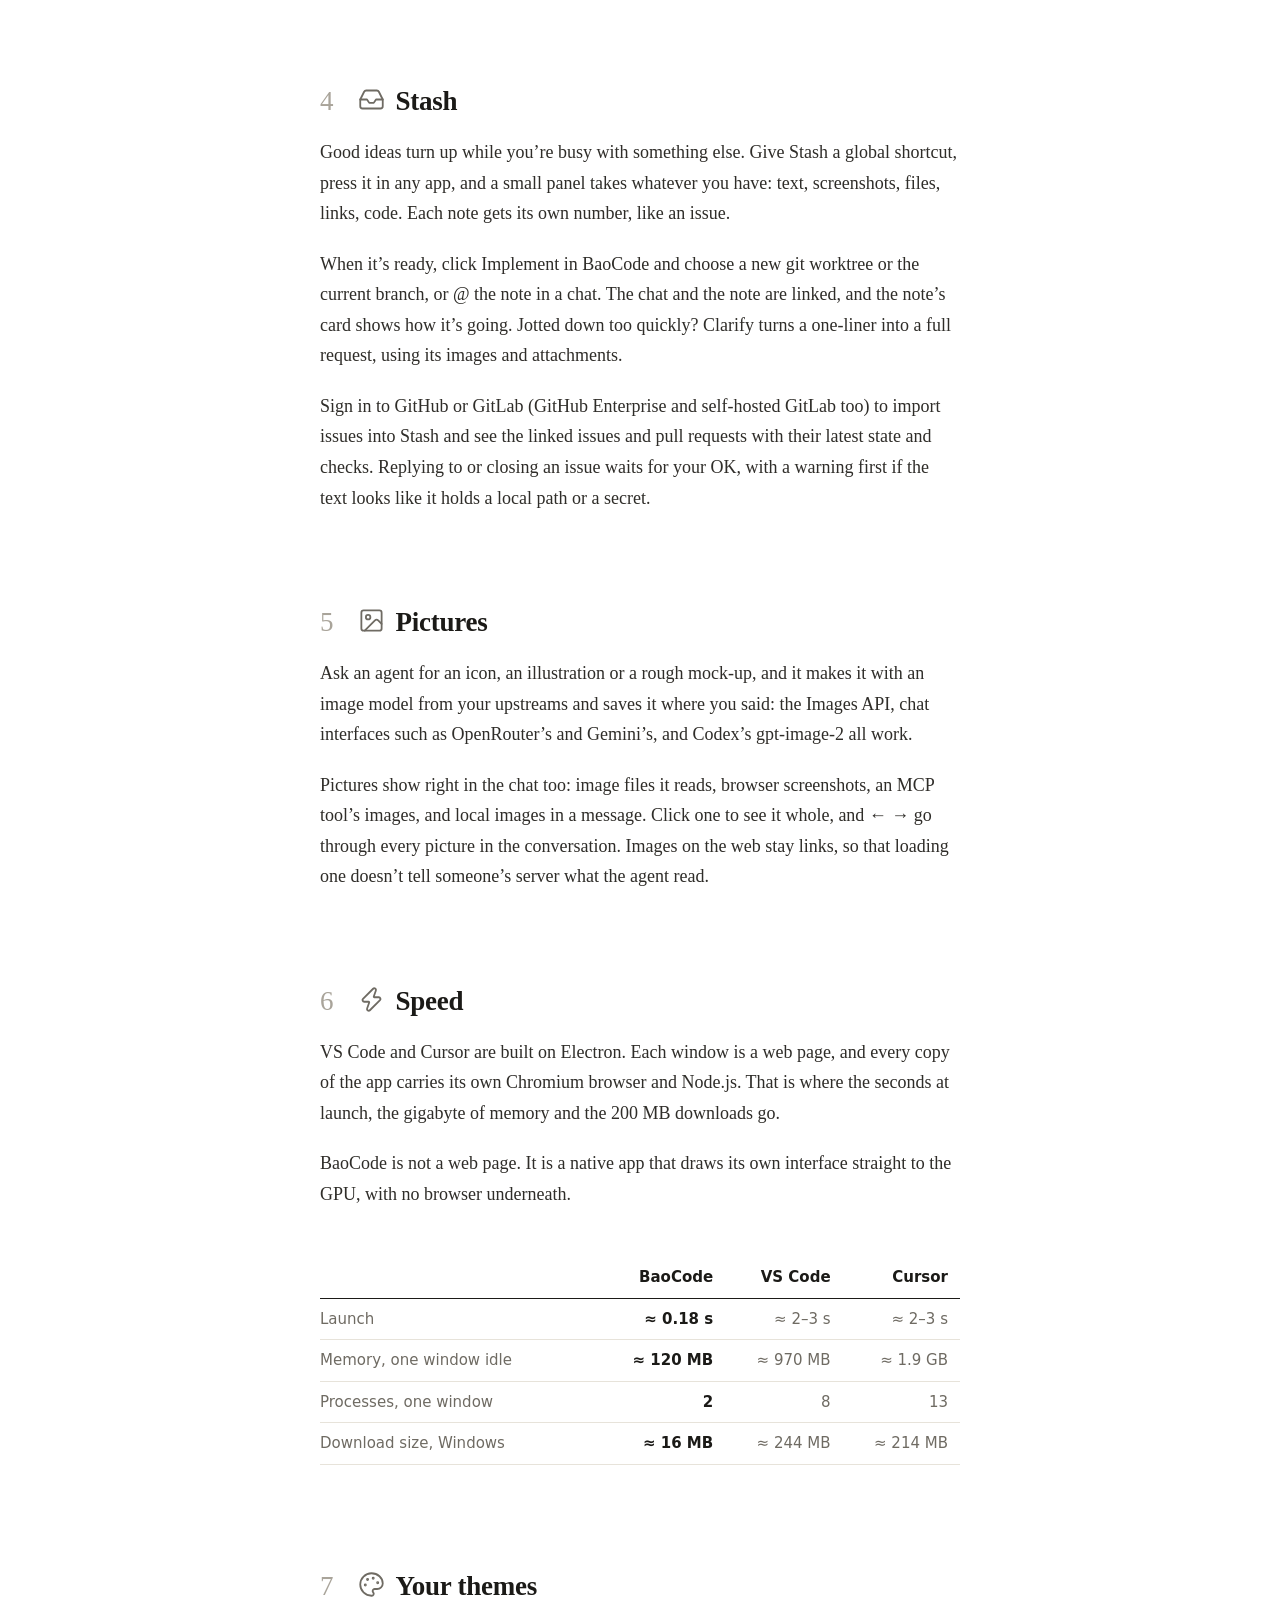
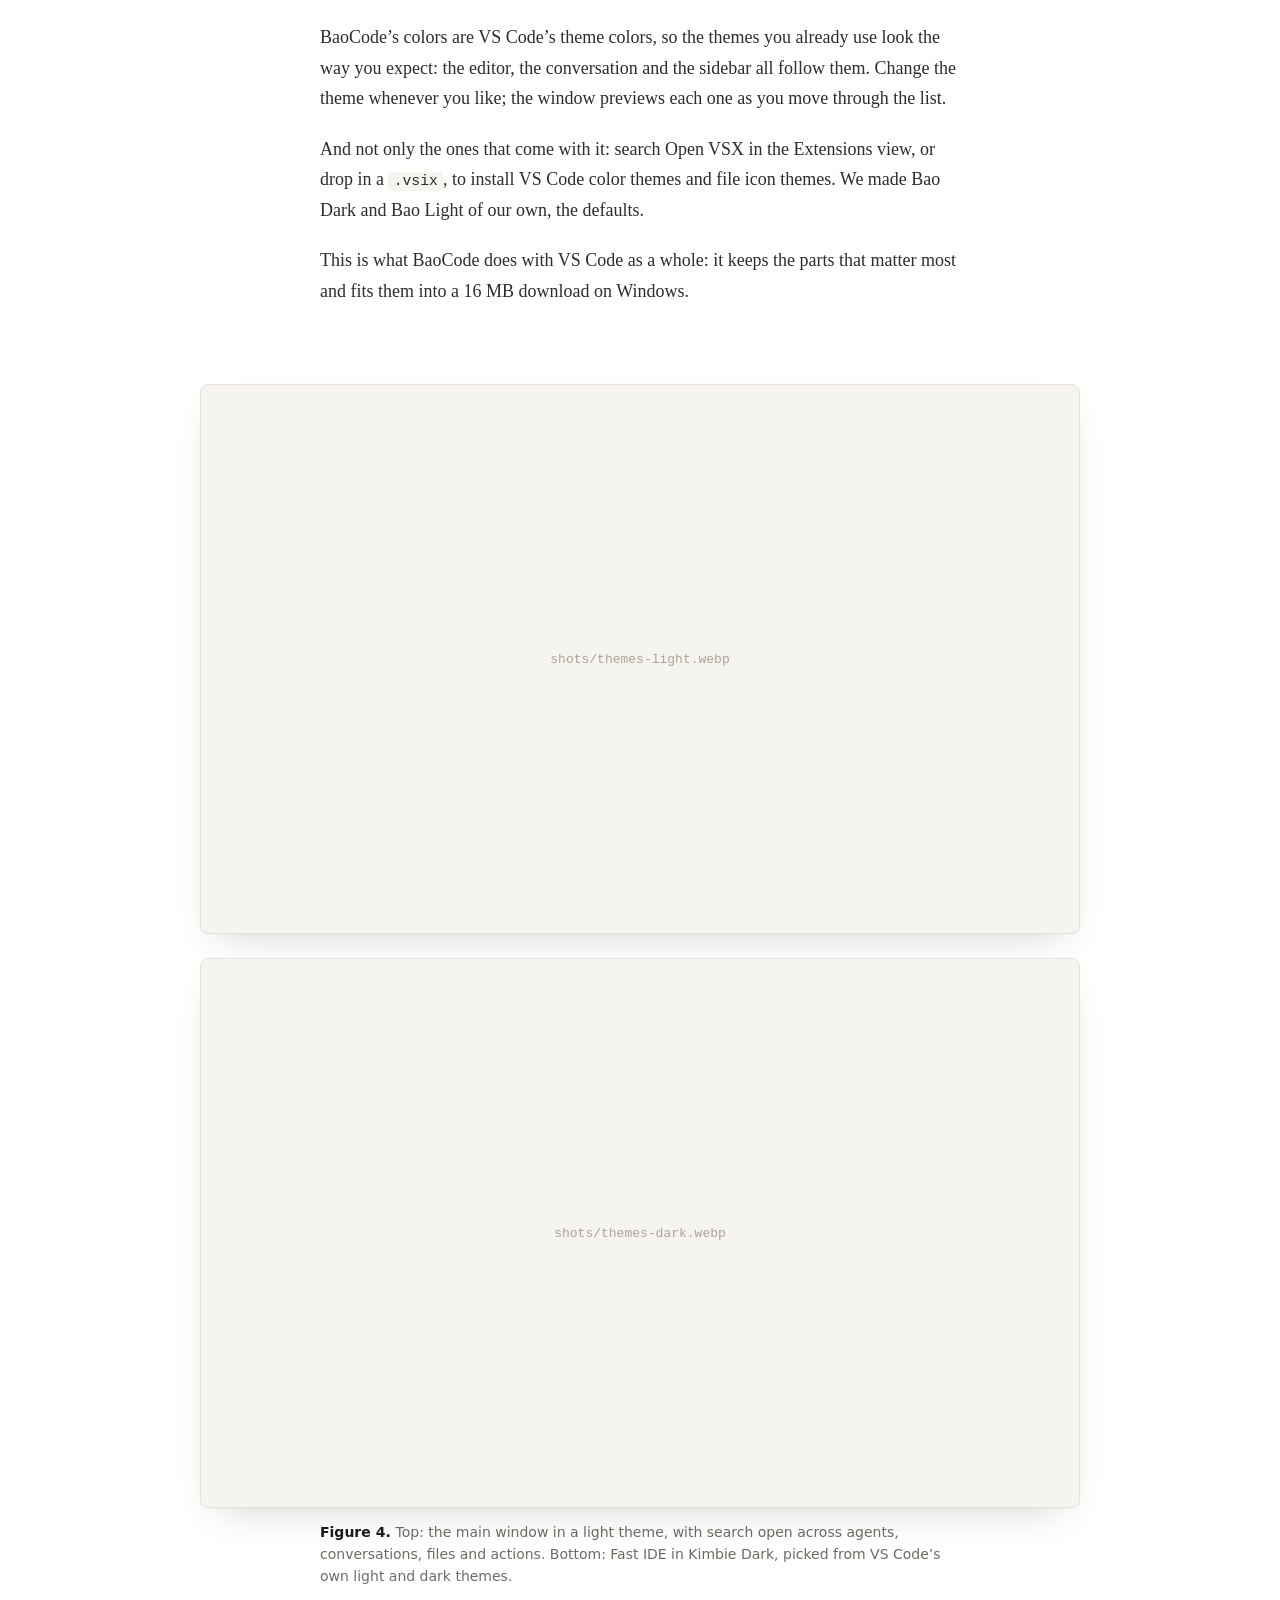
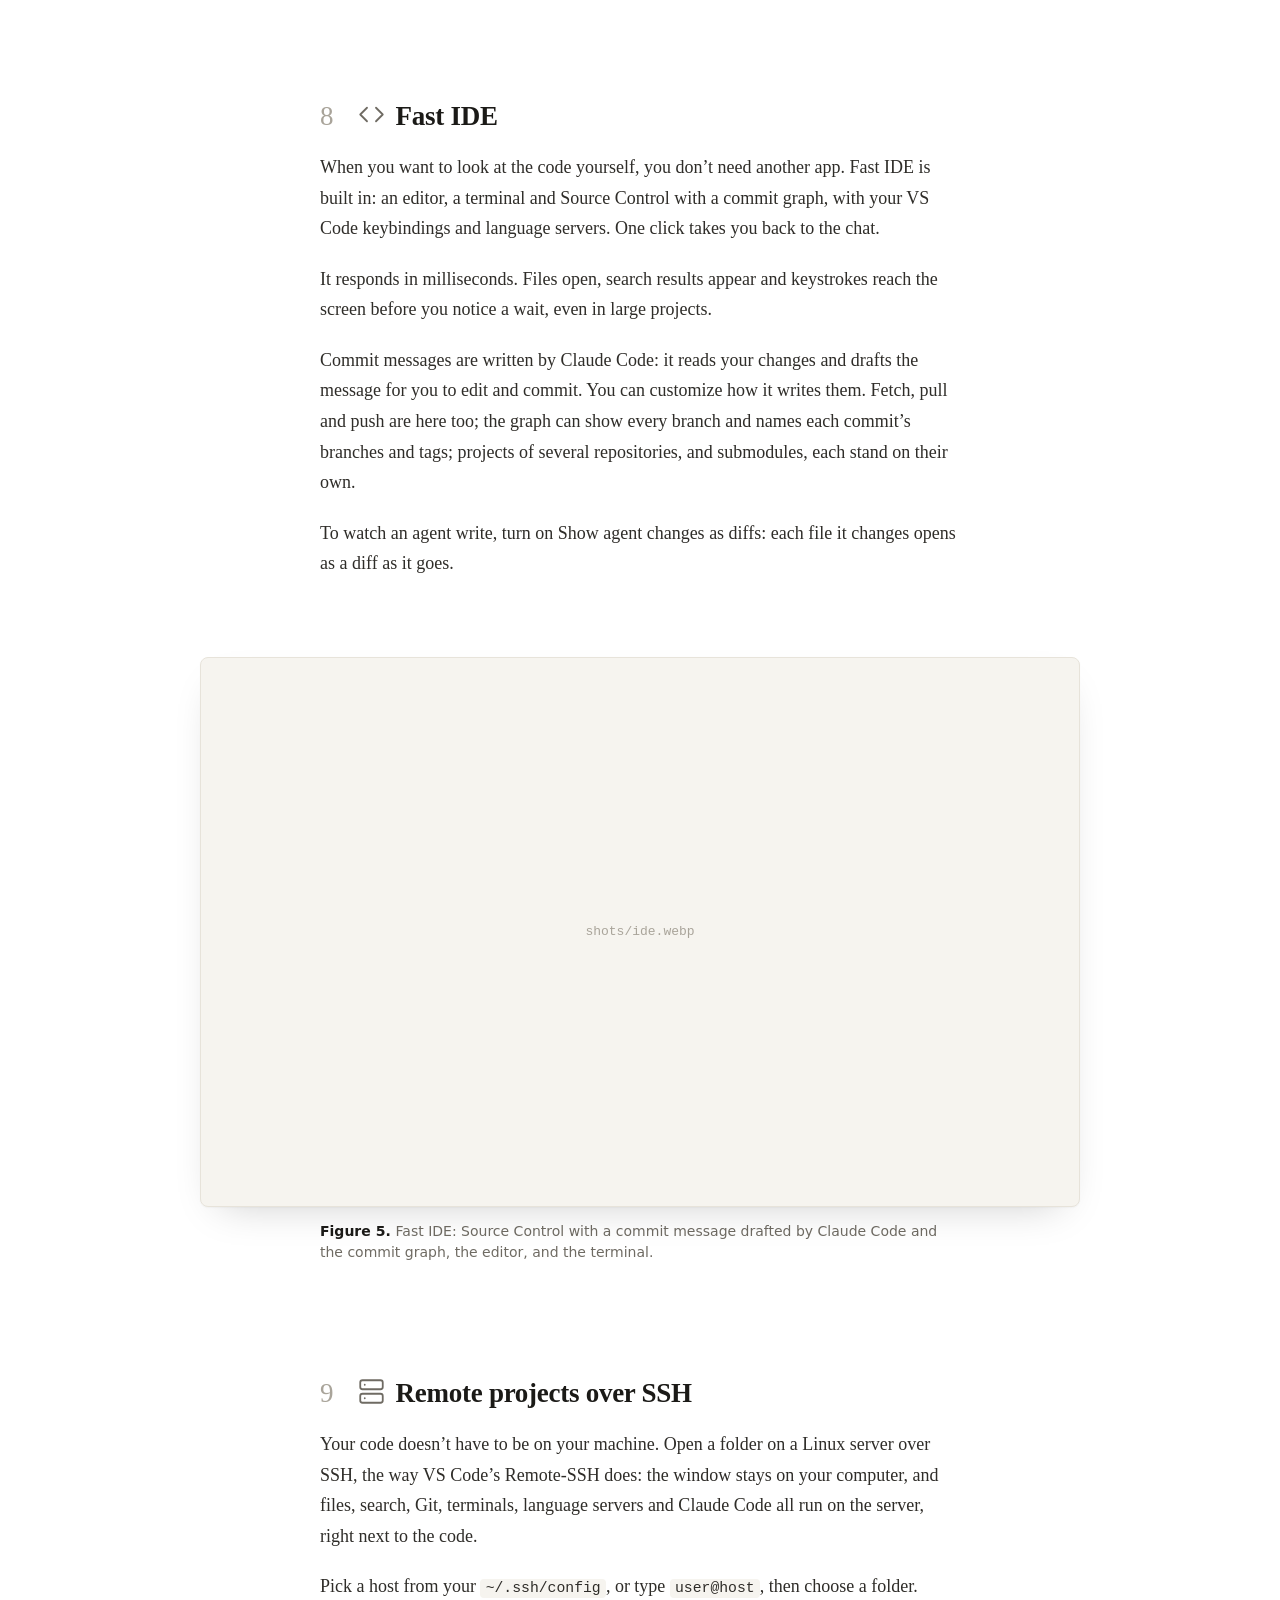
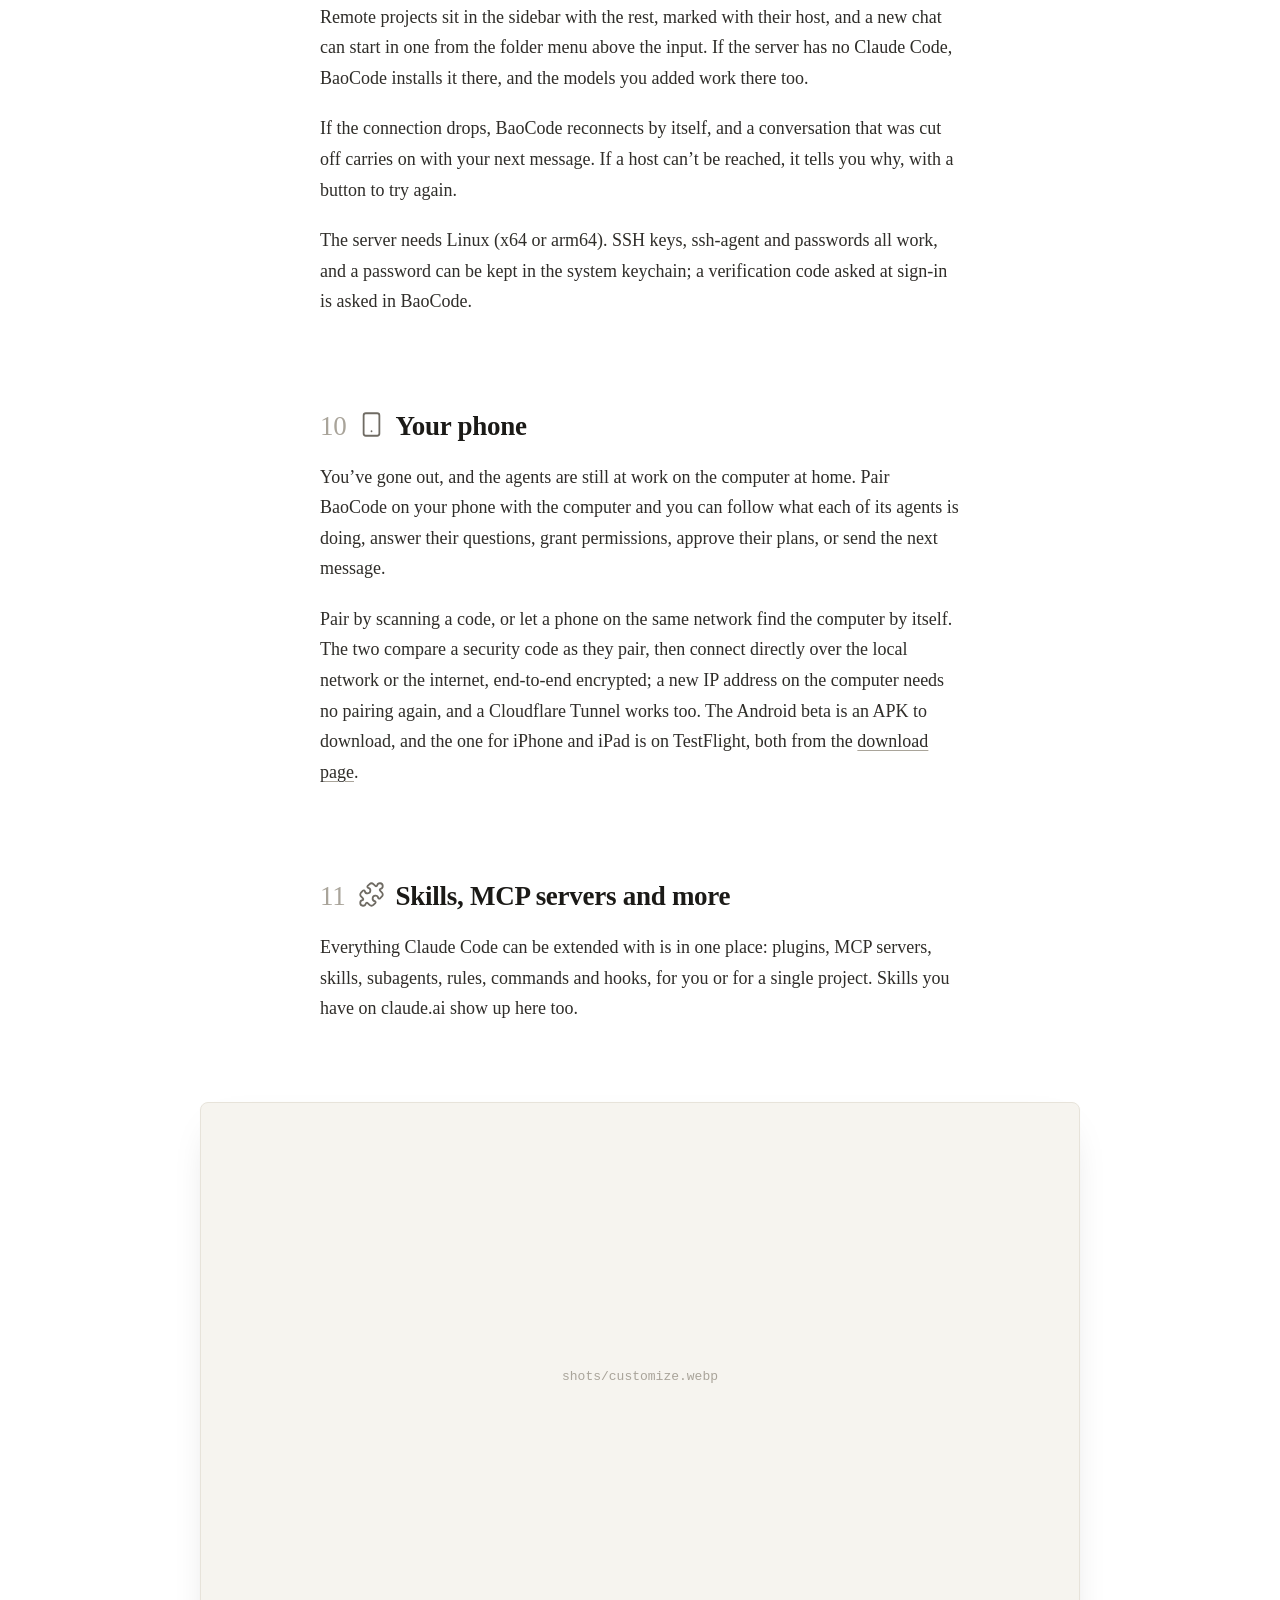
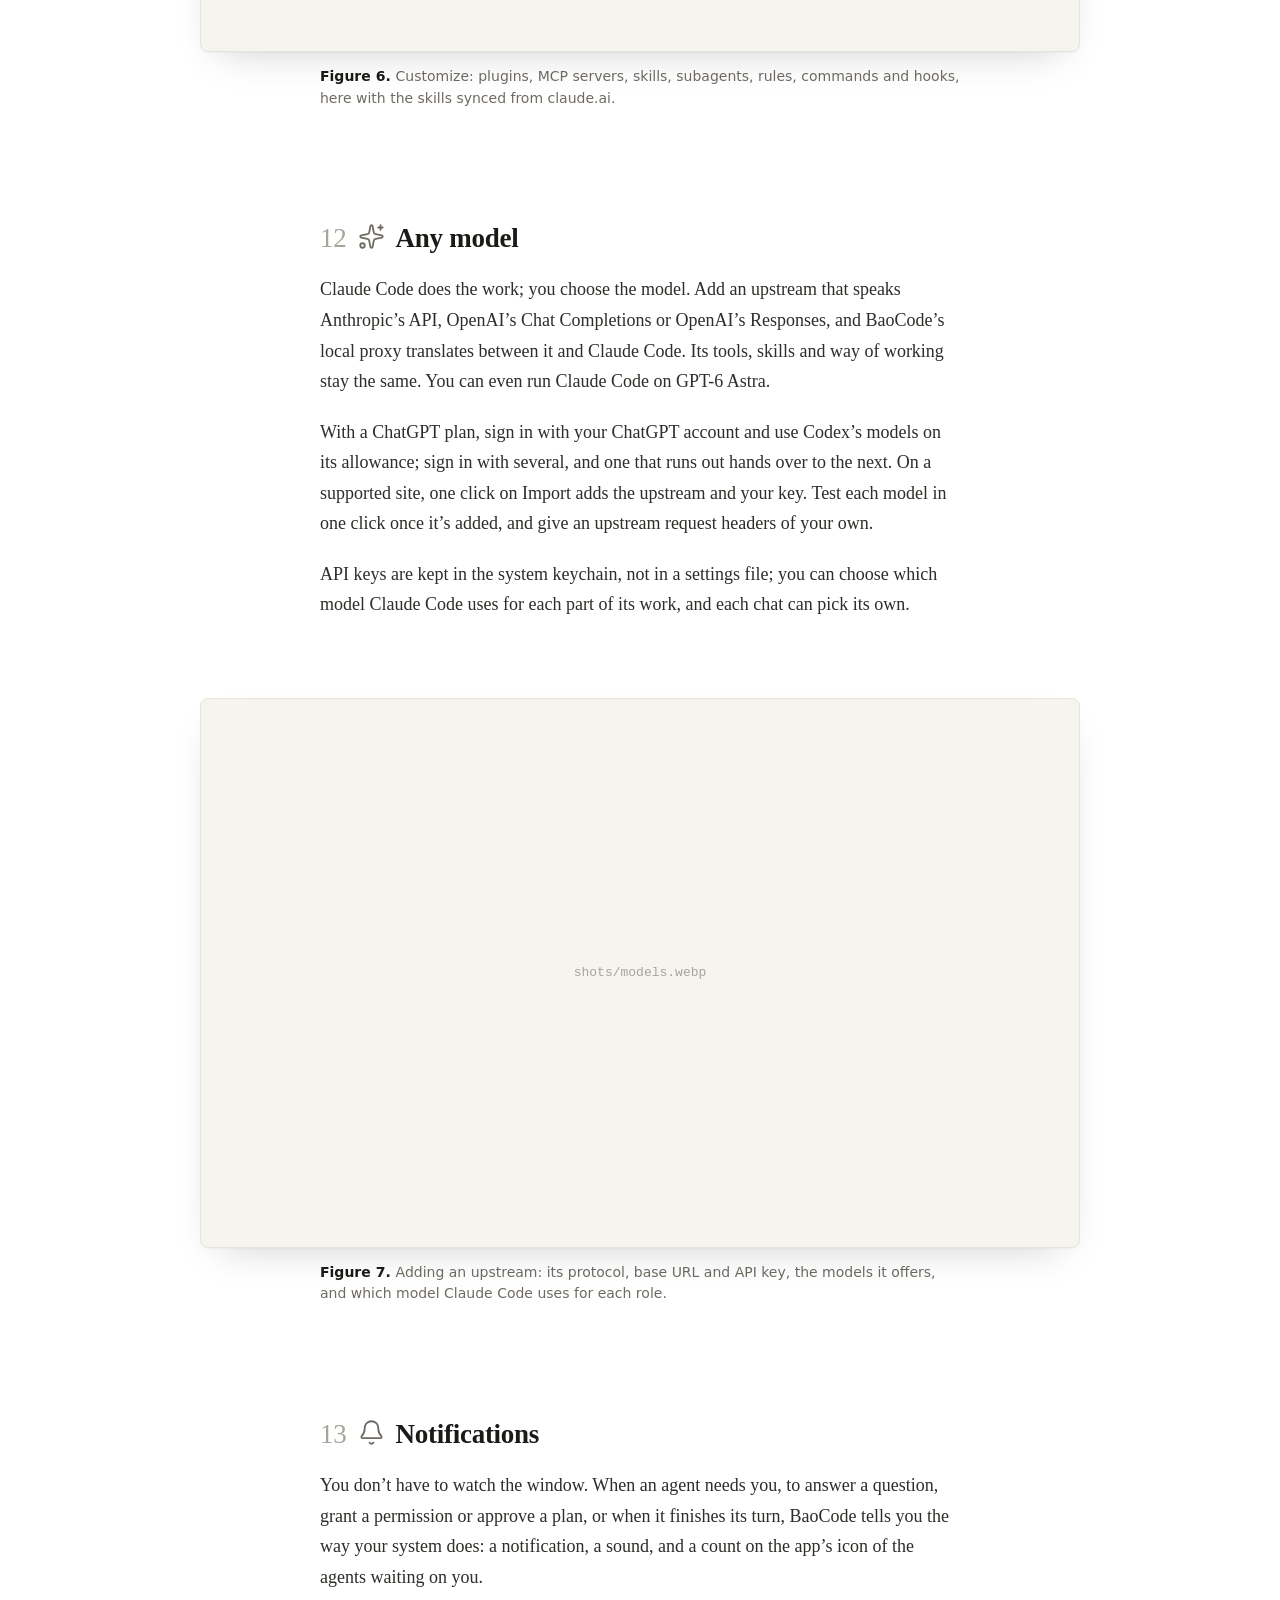
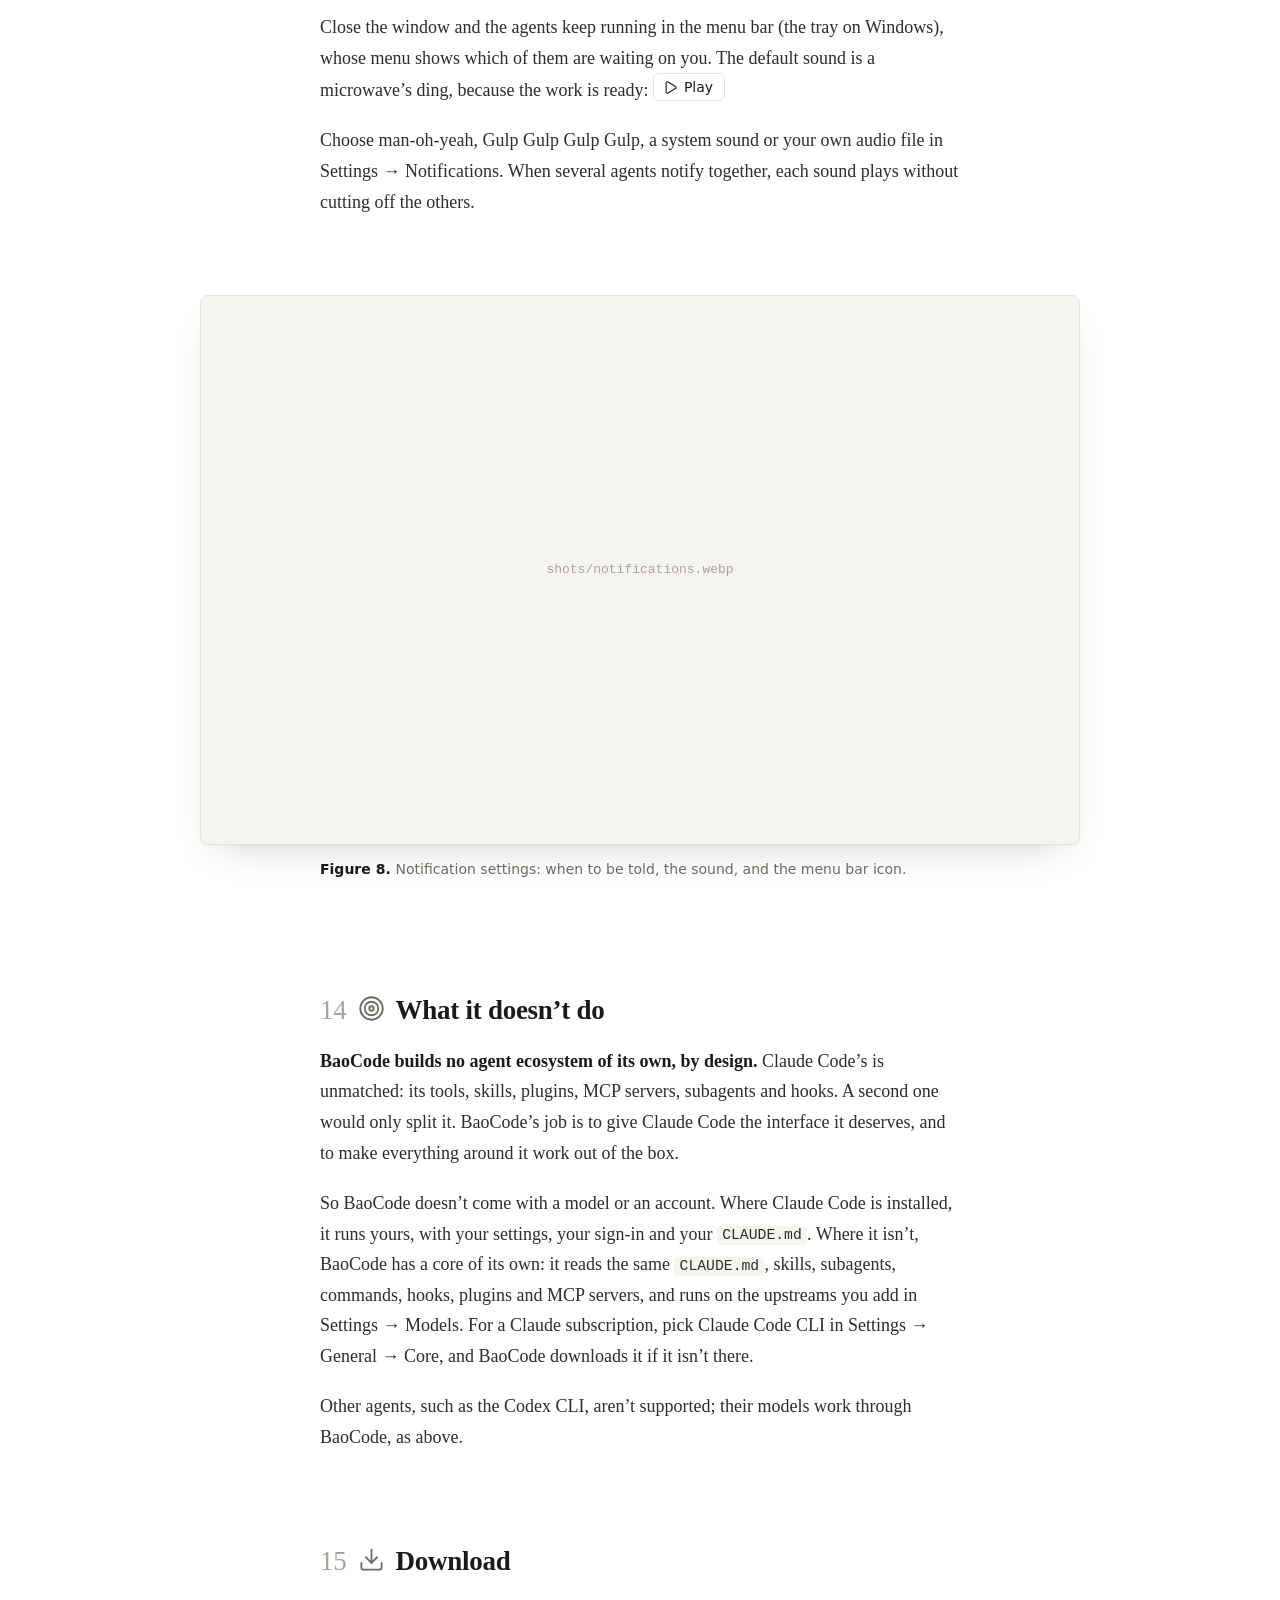
==== commit 1096ea92: "chore: release 1.7.3+23 (#473) Co-authored-by: leo <leokuncn@gmail.com> Co-authored-by: BaoCode <nor" ====
--- a/site/index.html
+++ b/site/index.html
@@ -78,7 +78,7 @@
 
   <h1 data-channel-title>BaoCode</h1>
   <p class="subtitle" data-channel-subtitle>An awesome, easy-to-use desktop UI for Claude Code, with a millisecond-fast IDE built in.</p>
-  <p class="meta"><span data-version>Version 1.7.2</span><span>macOS (Apple silicon and Intel), Windows (x64 and Arm64) and Linux, phone app in beta</span><span>Free and open source</span><span data-updated>Updated 29 October 2026</span></p>
+  <p class="meta"><span data-version>Version 1.7.3</span><span>macOS (Apple silicon and Intel), Windows (x64 and Arm64) and Linux, phone app in beta</span><span>Free and open source</span><span data-updated>Updated 29 October 2026</span></p>
 
   <div class="actions">
     <a class="button primary" href="download.html"><svg class="ic logo" aria-hidden="true"><use href="#ic-apple"/></svg>Download for Mac</a>
@@ -235,7 +235,7 @@
   <h2 id="download"><svg class="ic" aria-hidden="true"><use href="#ic-download"/></svg>Download</h2>
   <ul class="features">
     <li><svg class="ic logo" aria-hidden="true"><use href="#ic-apple"/></svg><span><strong>macOS</strong>: for <a data-file="macos-arm64" href="/dl/macos-arm64">Apple silicon</a> or <a data-file="macos-x64" href="/dl/macos-x64">Intel</a>, macOS 12 Monterey or later.</span></li>
-    <li><svg class="ic logo" aria-hidden="true"><use href="#ic-windows"/></svg><span><strong>Windows</strong>: <a data-file="windows" data-name href="/dl/windows">BaoCode 1.7.2</a>, x64 (or <a data-file="windows-arm64" href="/dl/windows-arm64">Arm64</a>), Windows 10 or later.</span></li>
+    <li><svg class="ic logo" aria-hidden="true"><use href="#ic-windows"/></svg><span><strong>Windows</strong>: <a data-file="windows" data-name href="/dl/windows">BaoCode 1.7.3</a>, x64 (or <a data-file="windows-arm64" href="/dl/windows-arm64">Arm64</a>), Windows 10 or later.</span></li>
     <li><svg class="ic logo" aria-hidden="true"><use href="#ic-linux"/></svg><span><strong>Linux</strong>: a .deb for <a data-file="linux-x64" href="/dl/linux-x64">x64</a> or <a data-file="linux-arm64" href="/dl/linux-arm64">arm64</a>, Ubuntu 22.04 or later and other Debian-based distributions.</span></li>
     <li><svg class="ic" aria-hidden="true"><use href="#ic-smartphone"/></svg><span><strong>Android (beta)</strong>: an APK, <a href="download.html#phone">from the download page</a>, Android 7.0 or later.</span></li>
     <li><svg class="ic" aria-hidden="true"><use href="#ic-smartphone"/></svg><span><strong>iPhone and iPad (beta)</strong>: on TestFlight, <a href="download.html#phone">from the download page</a>, iOS 15 or later.</span></li>
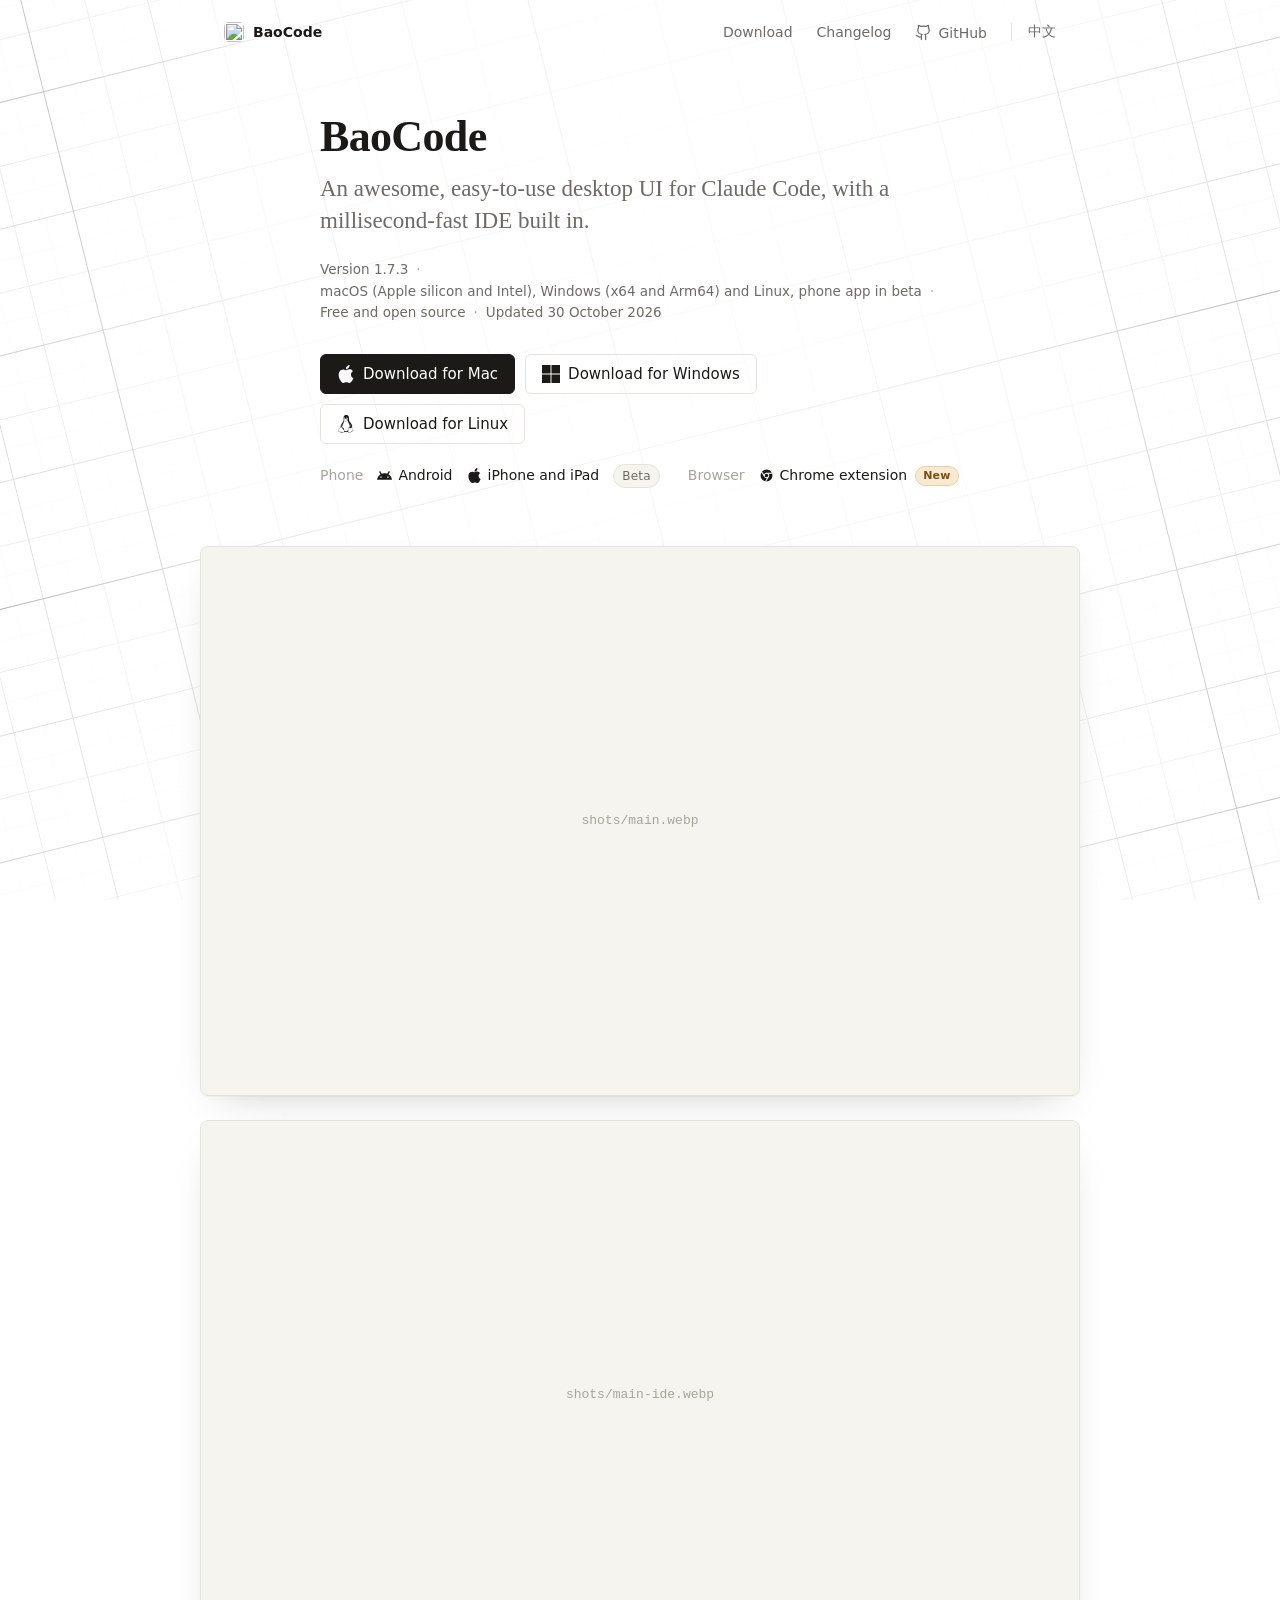
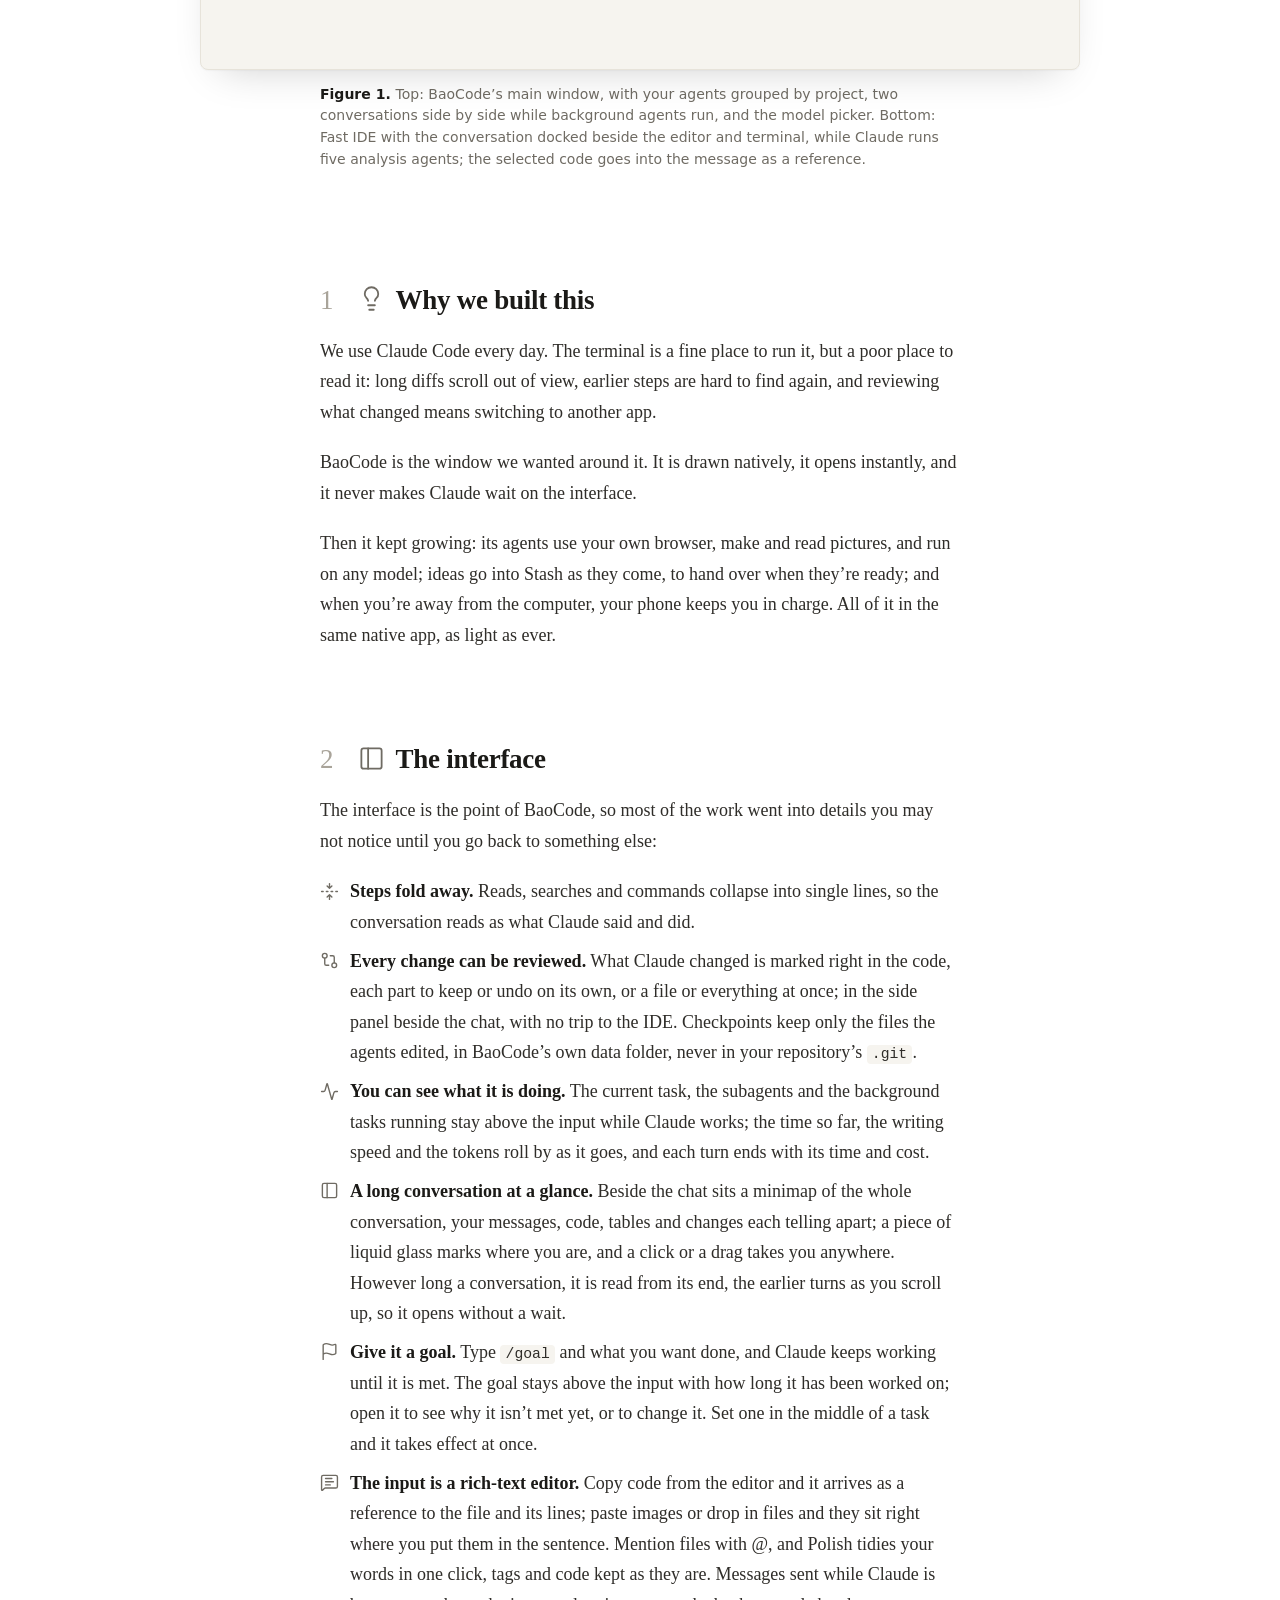
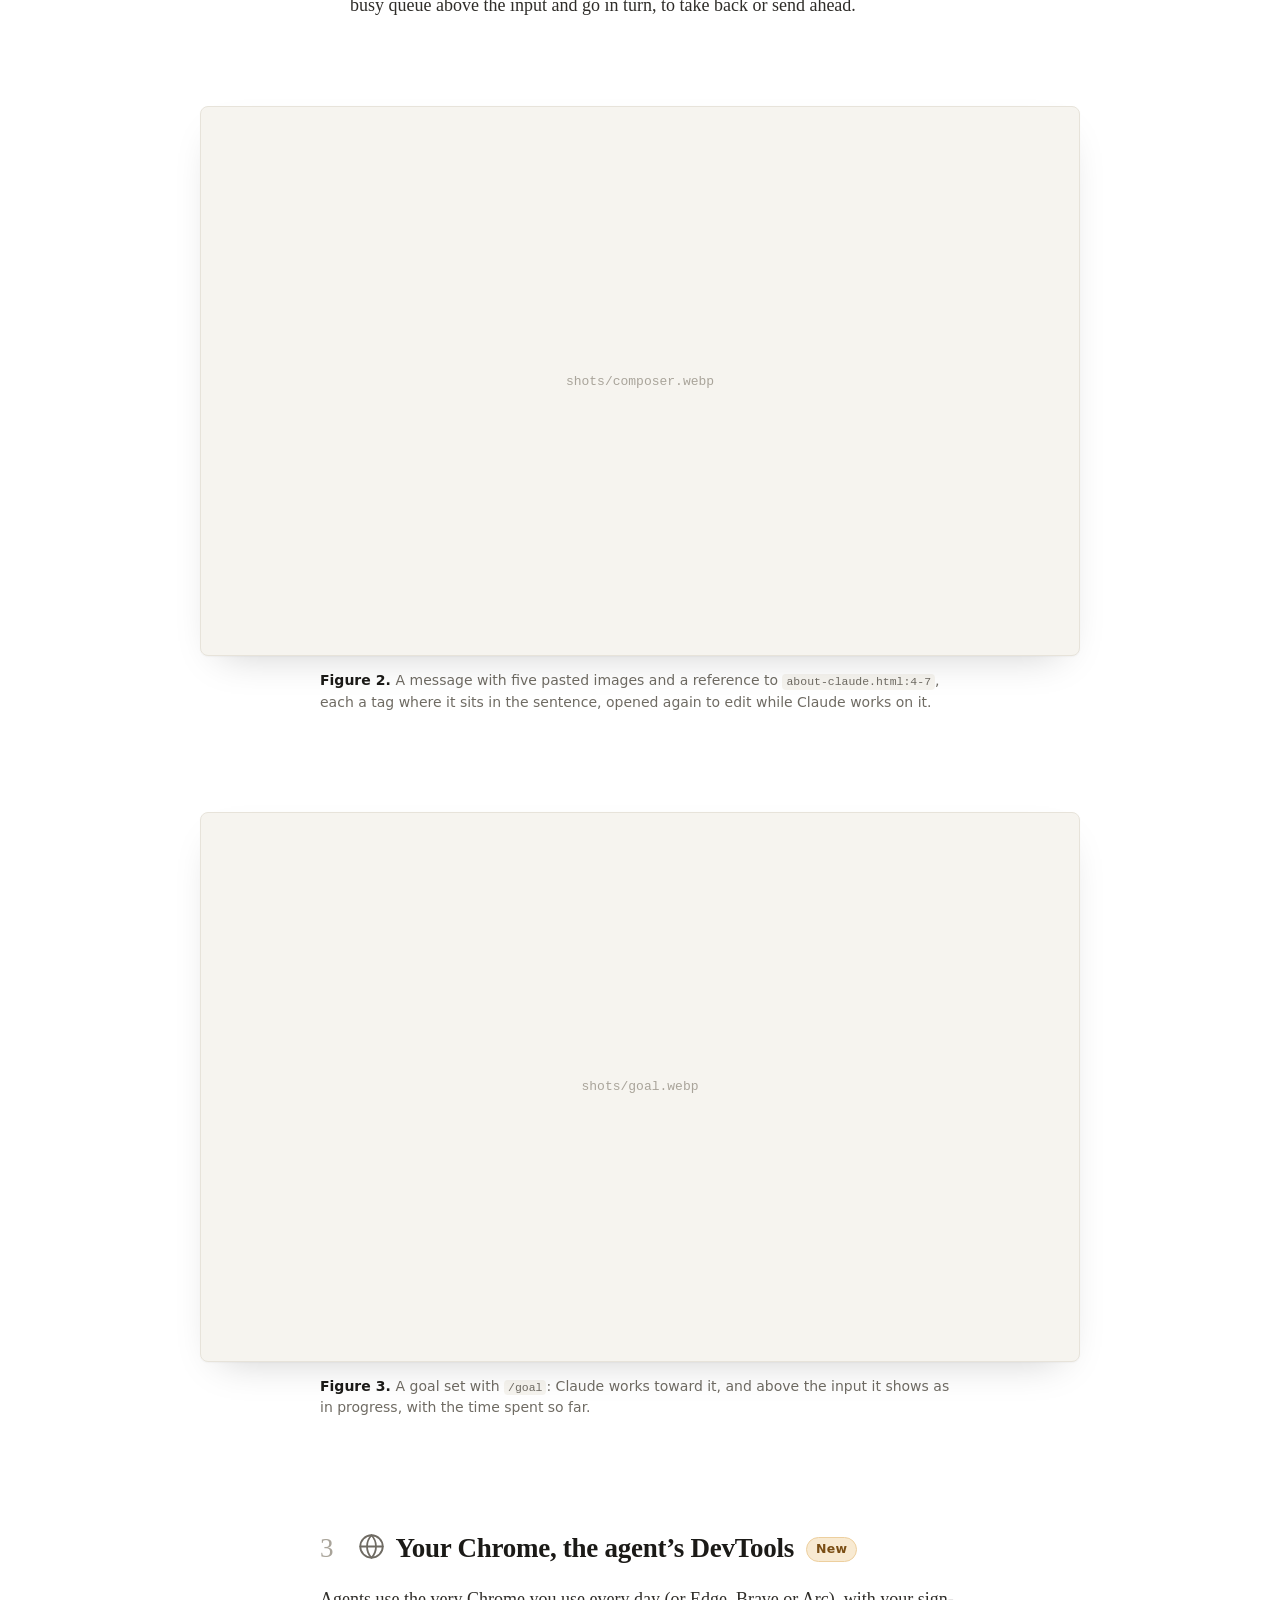
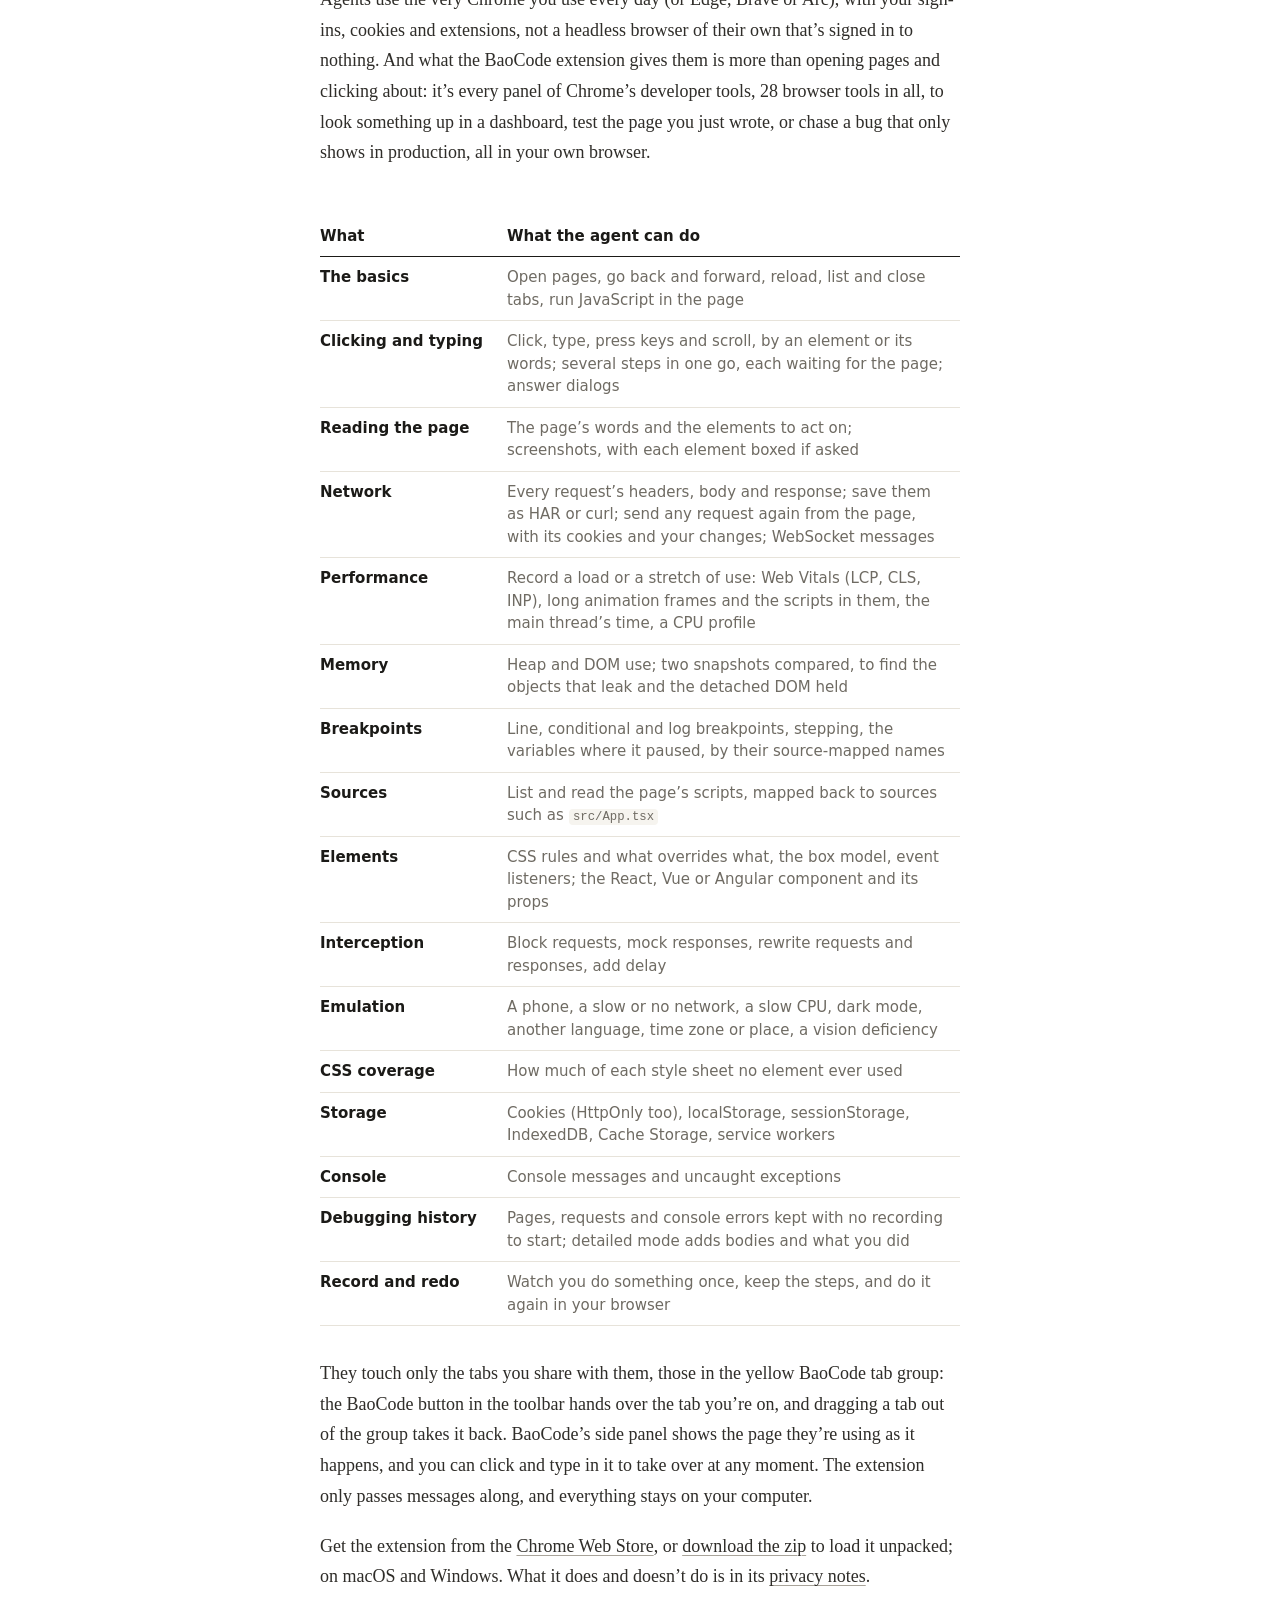
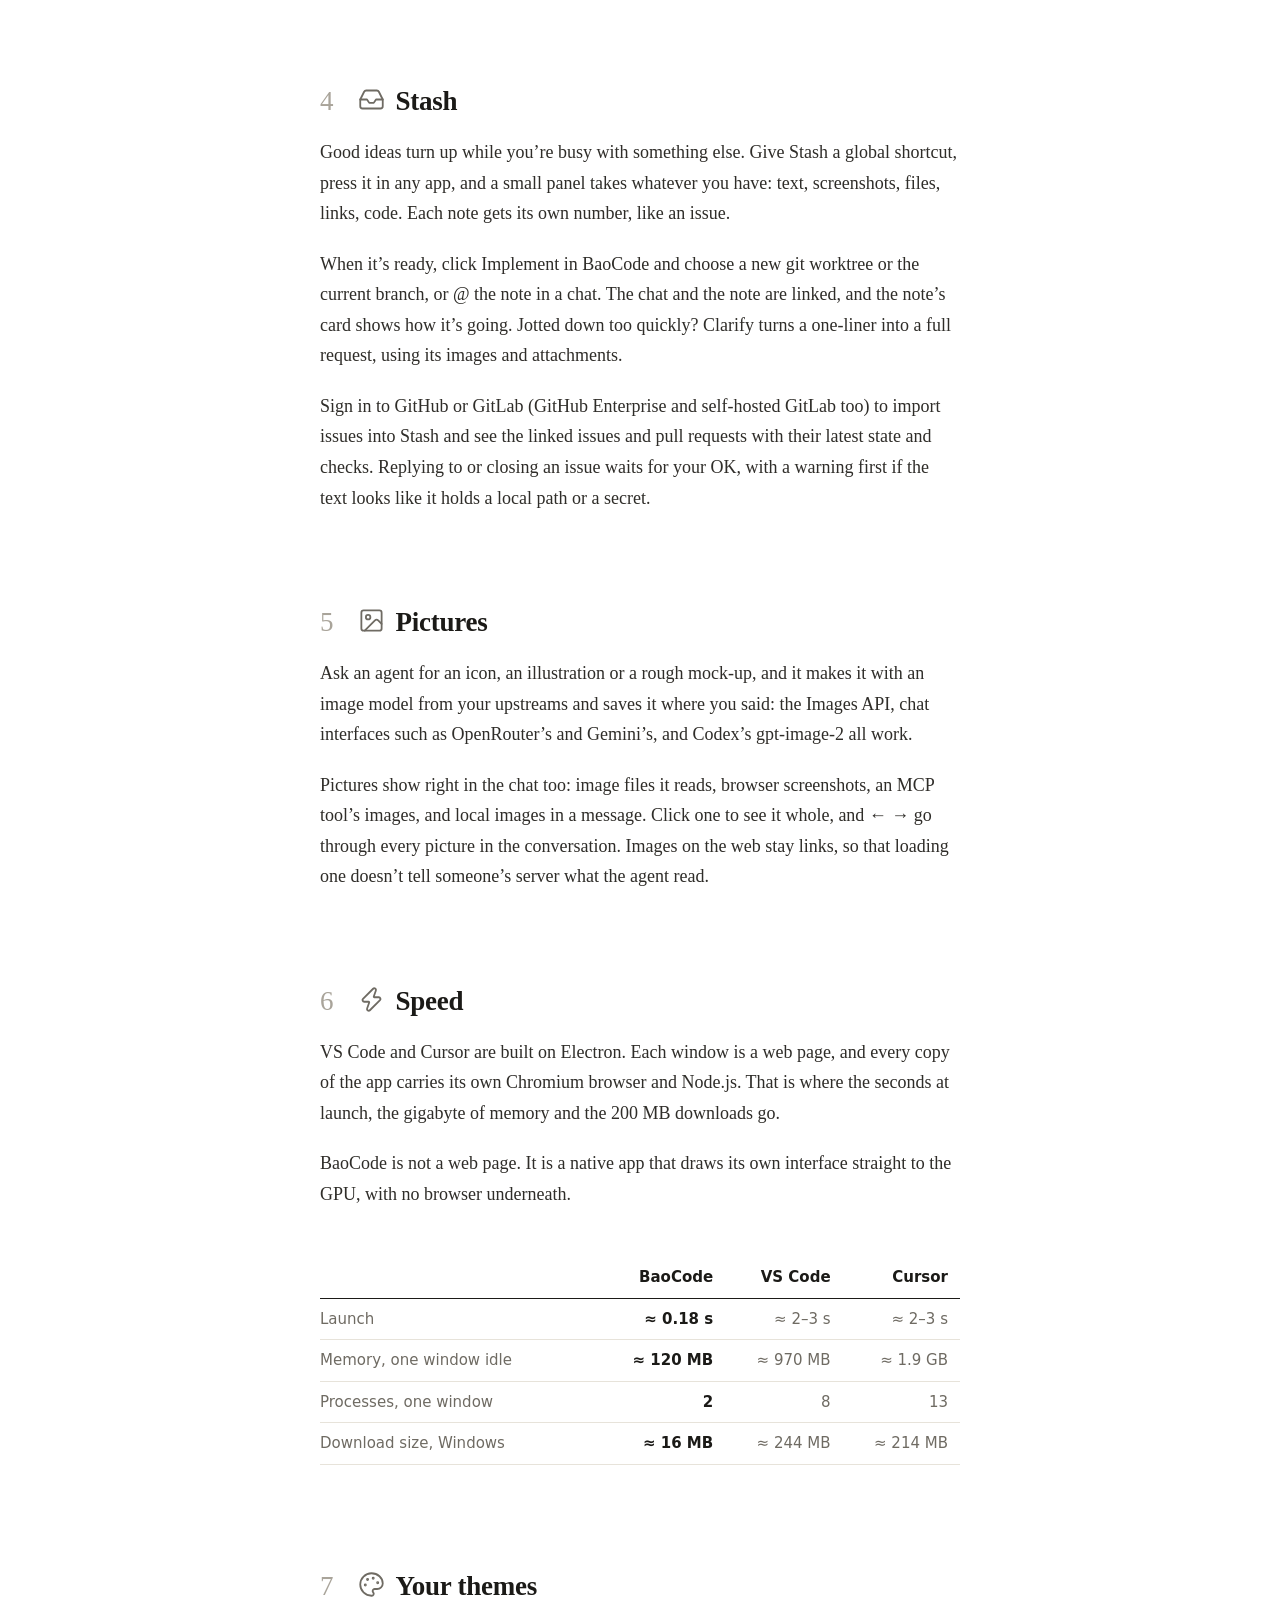
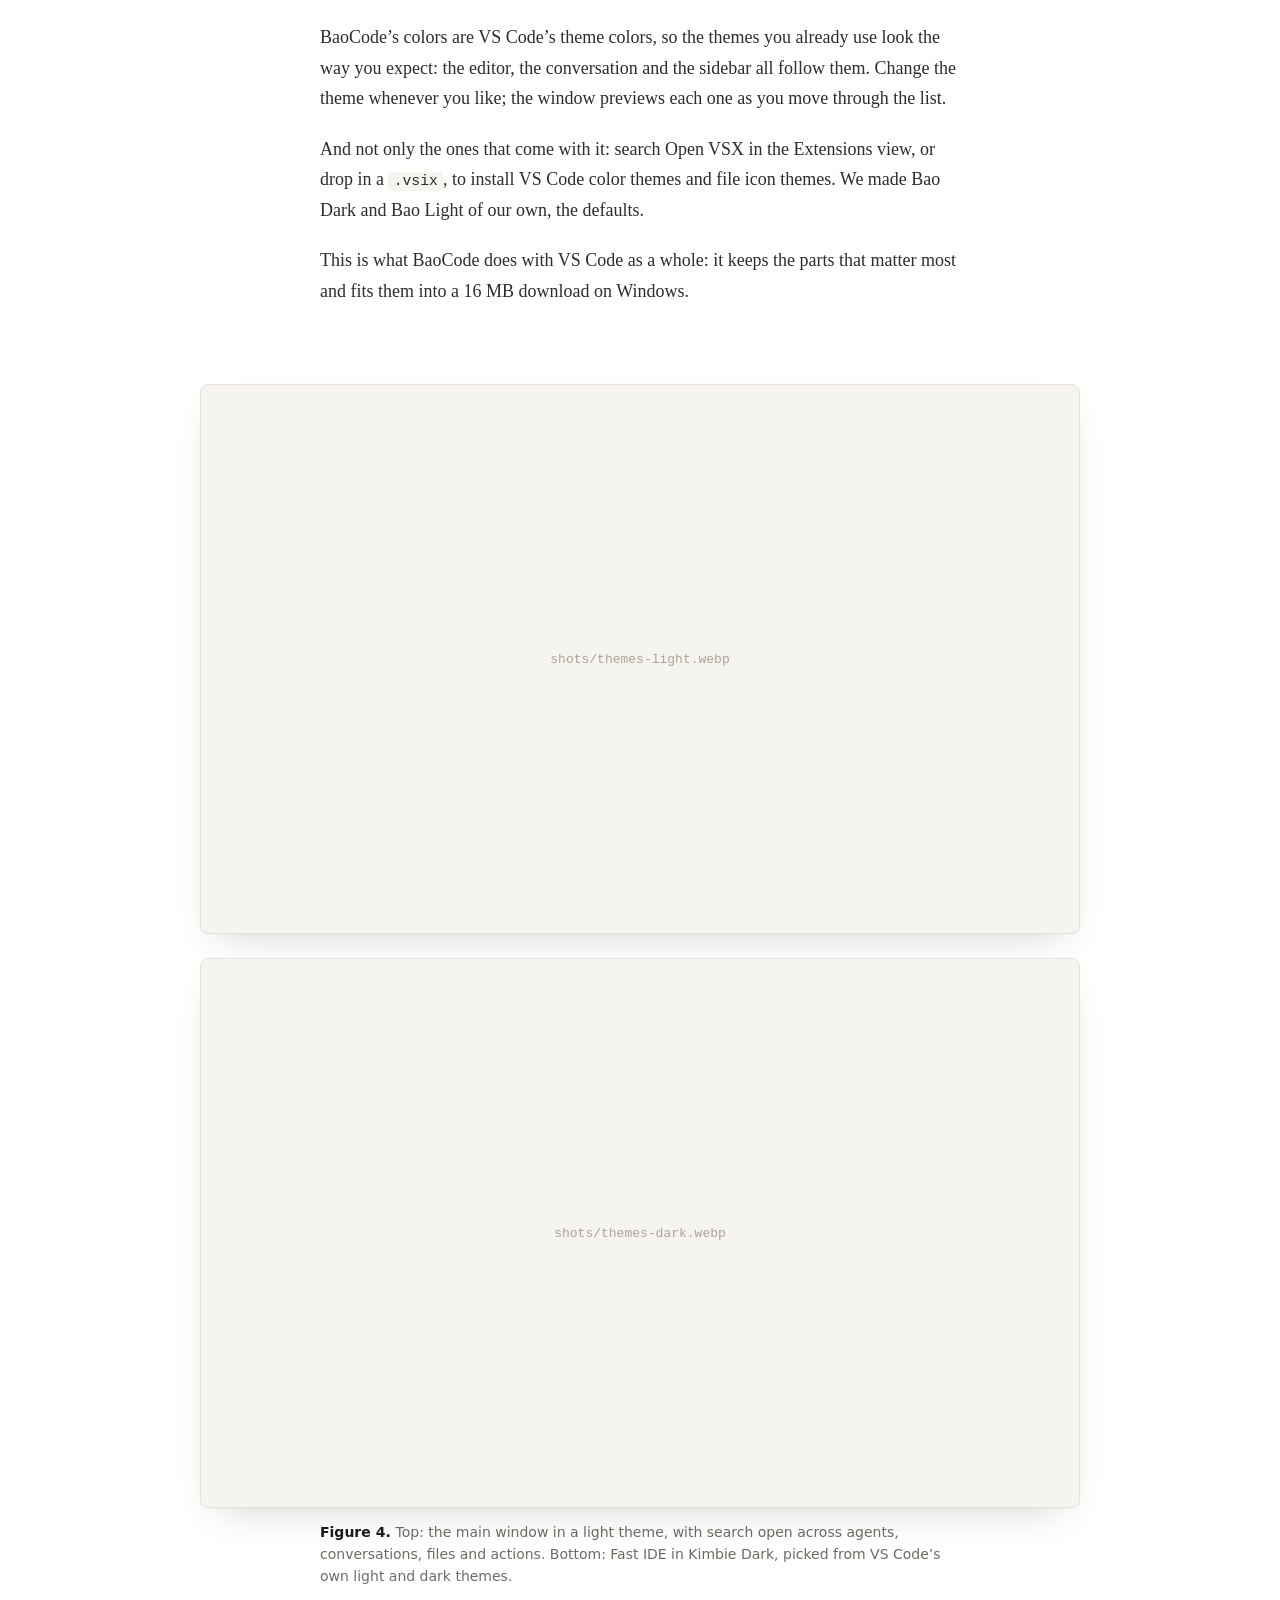
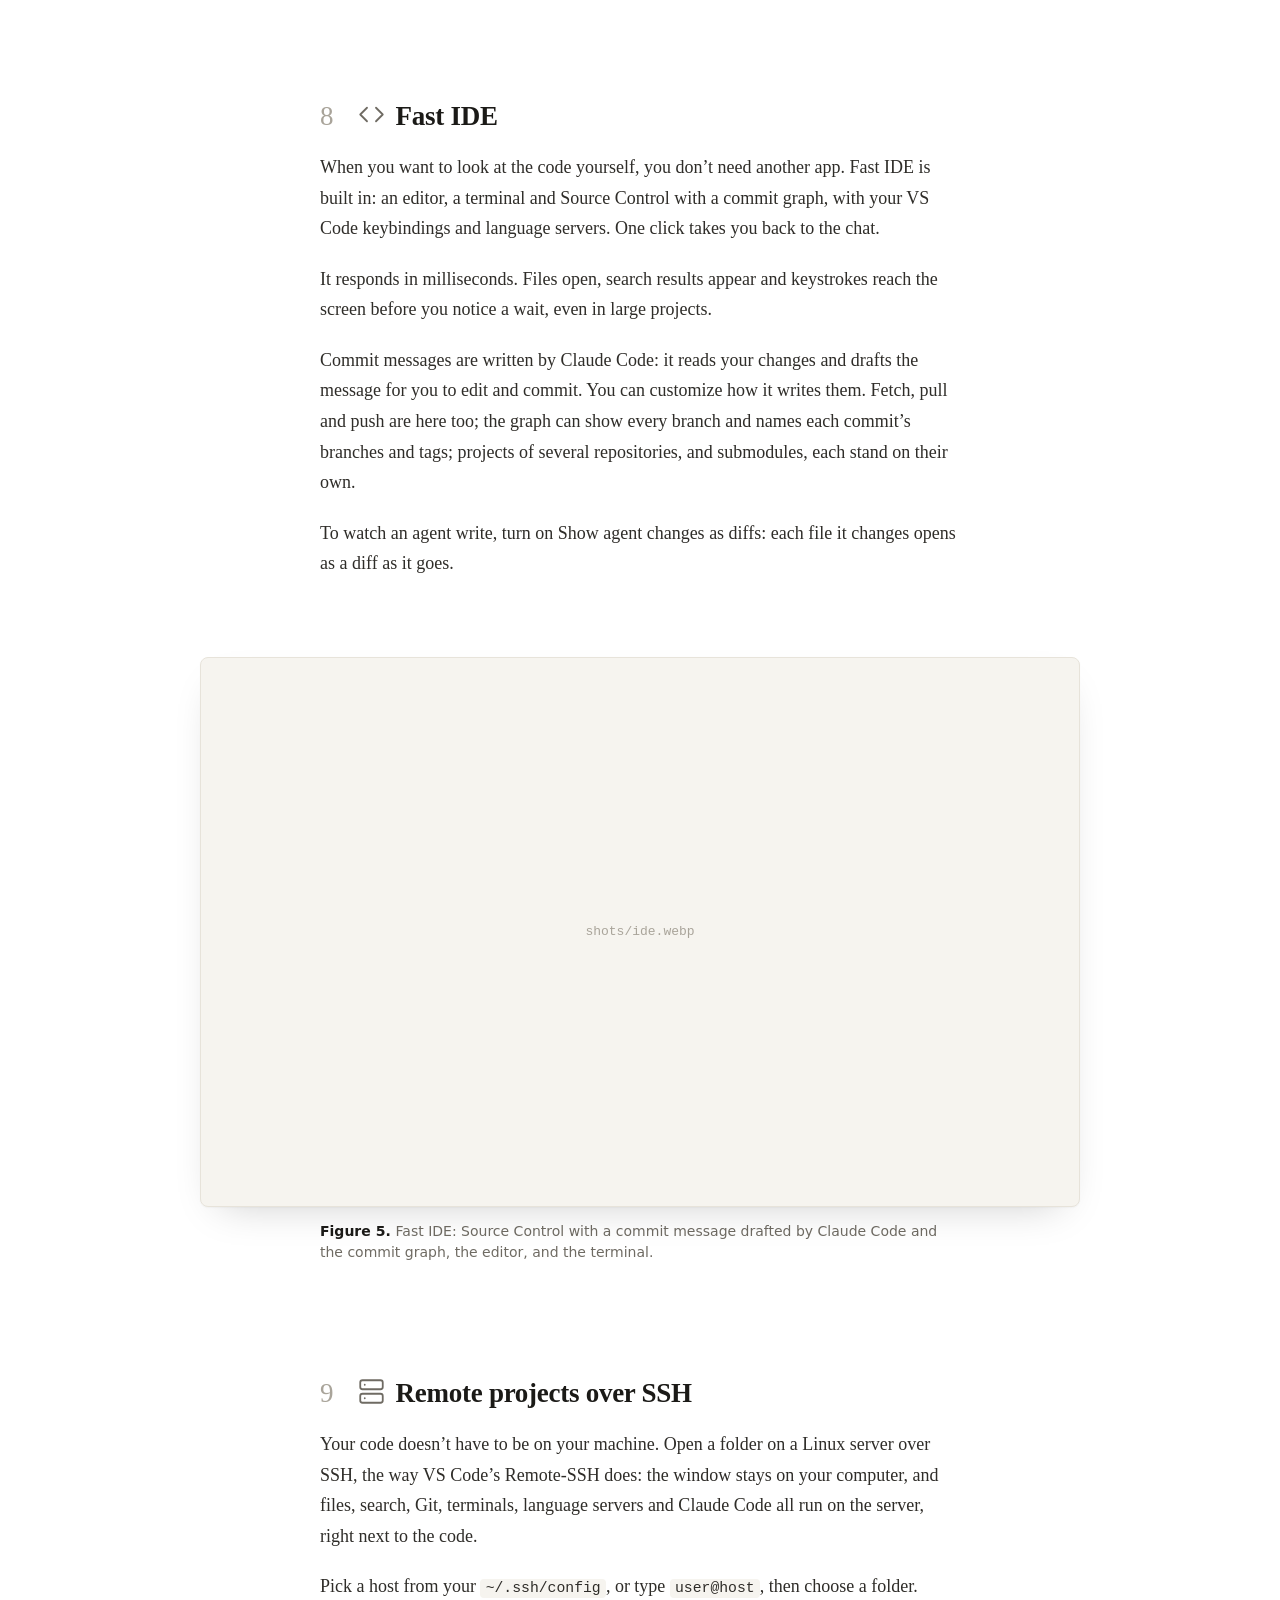
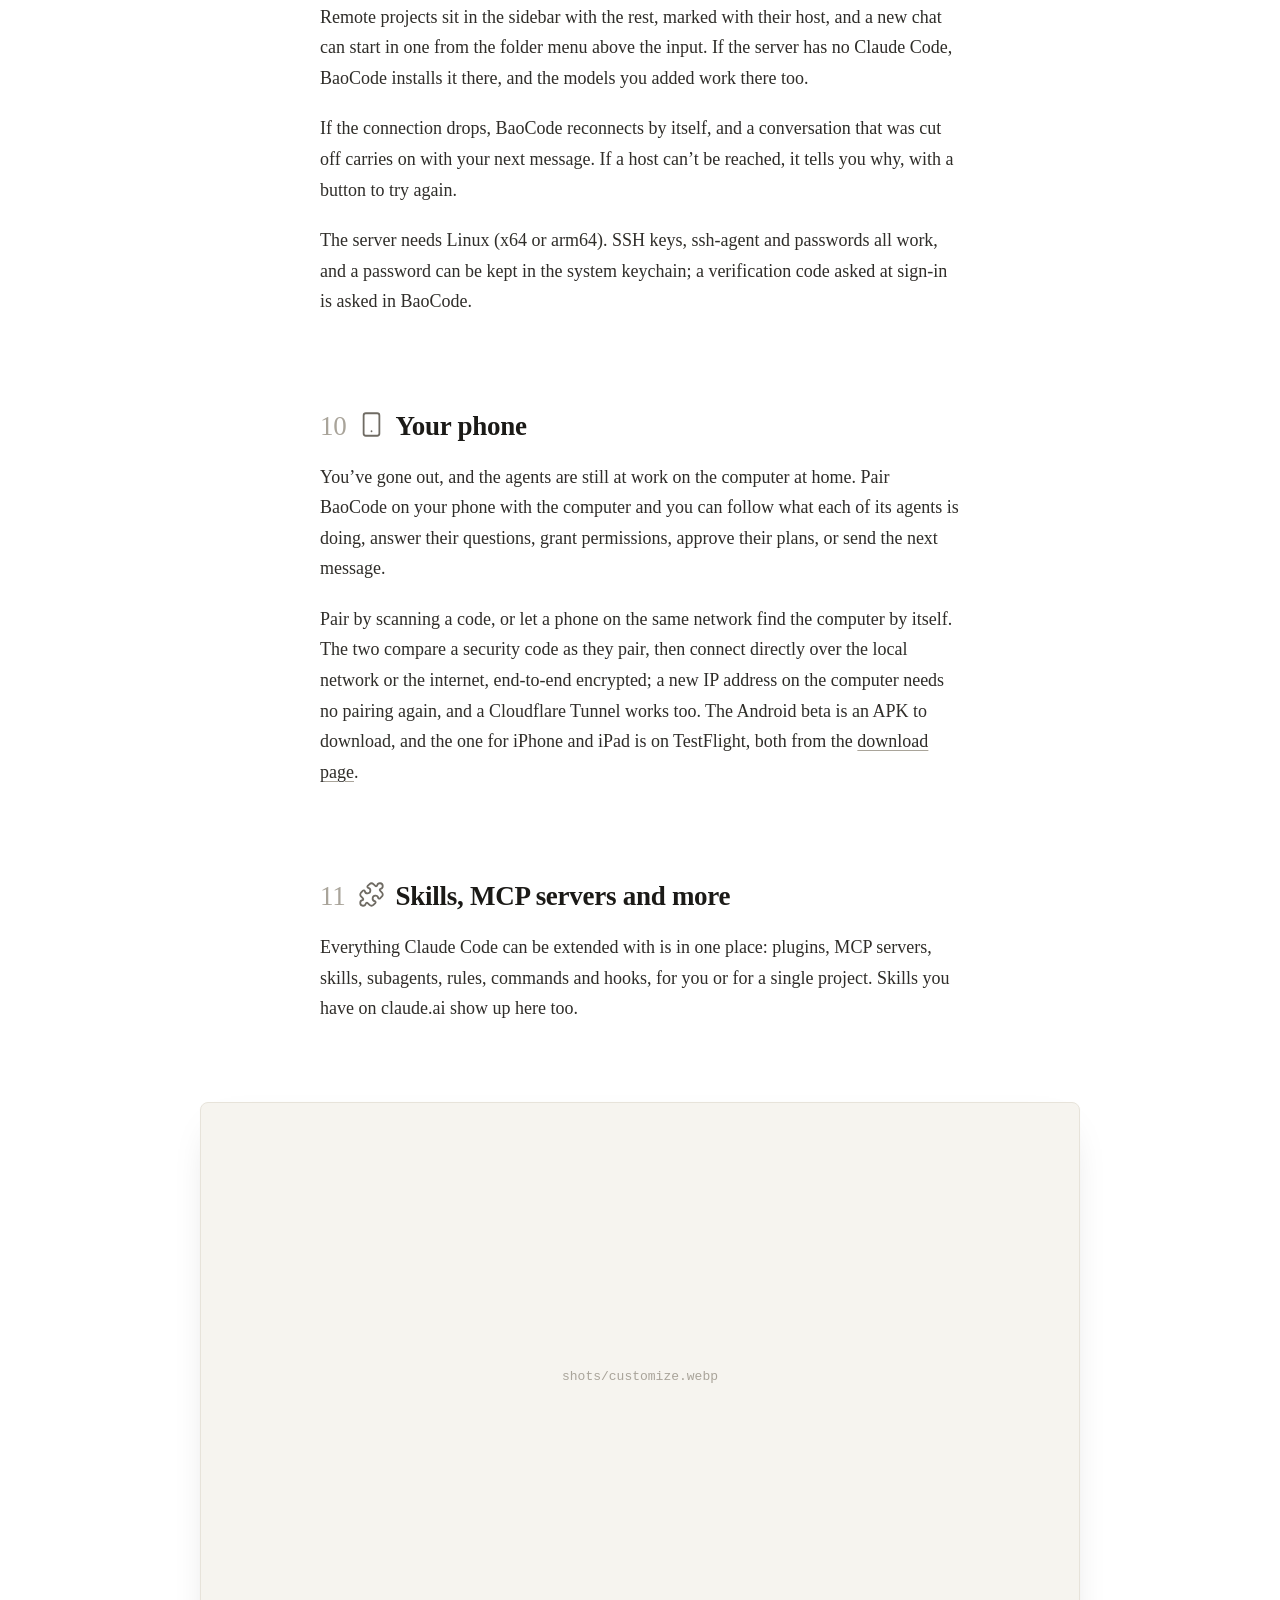
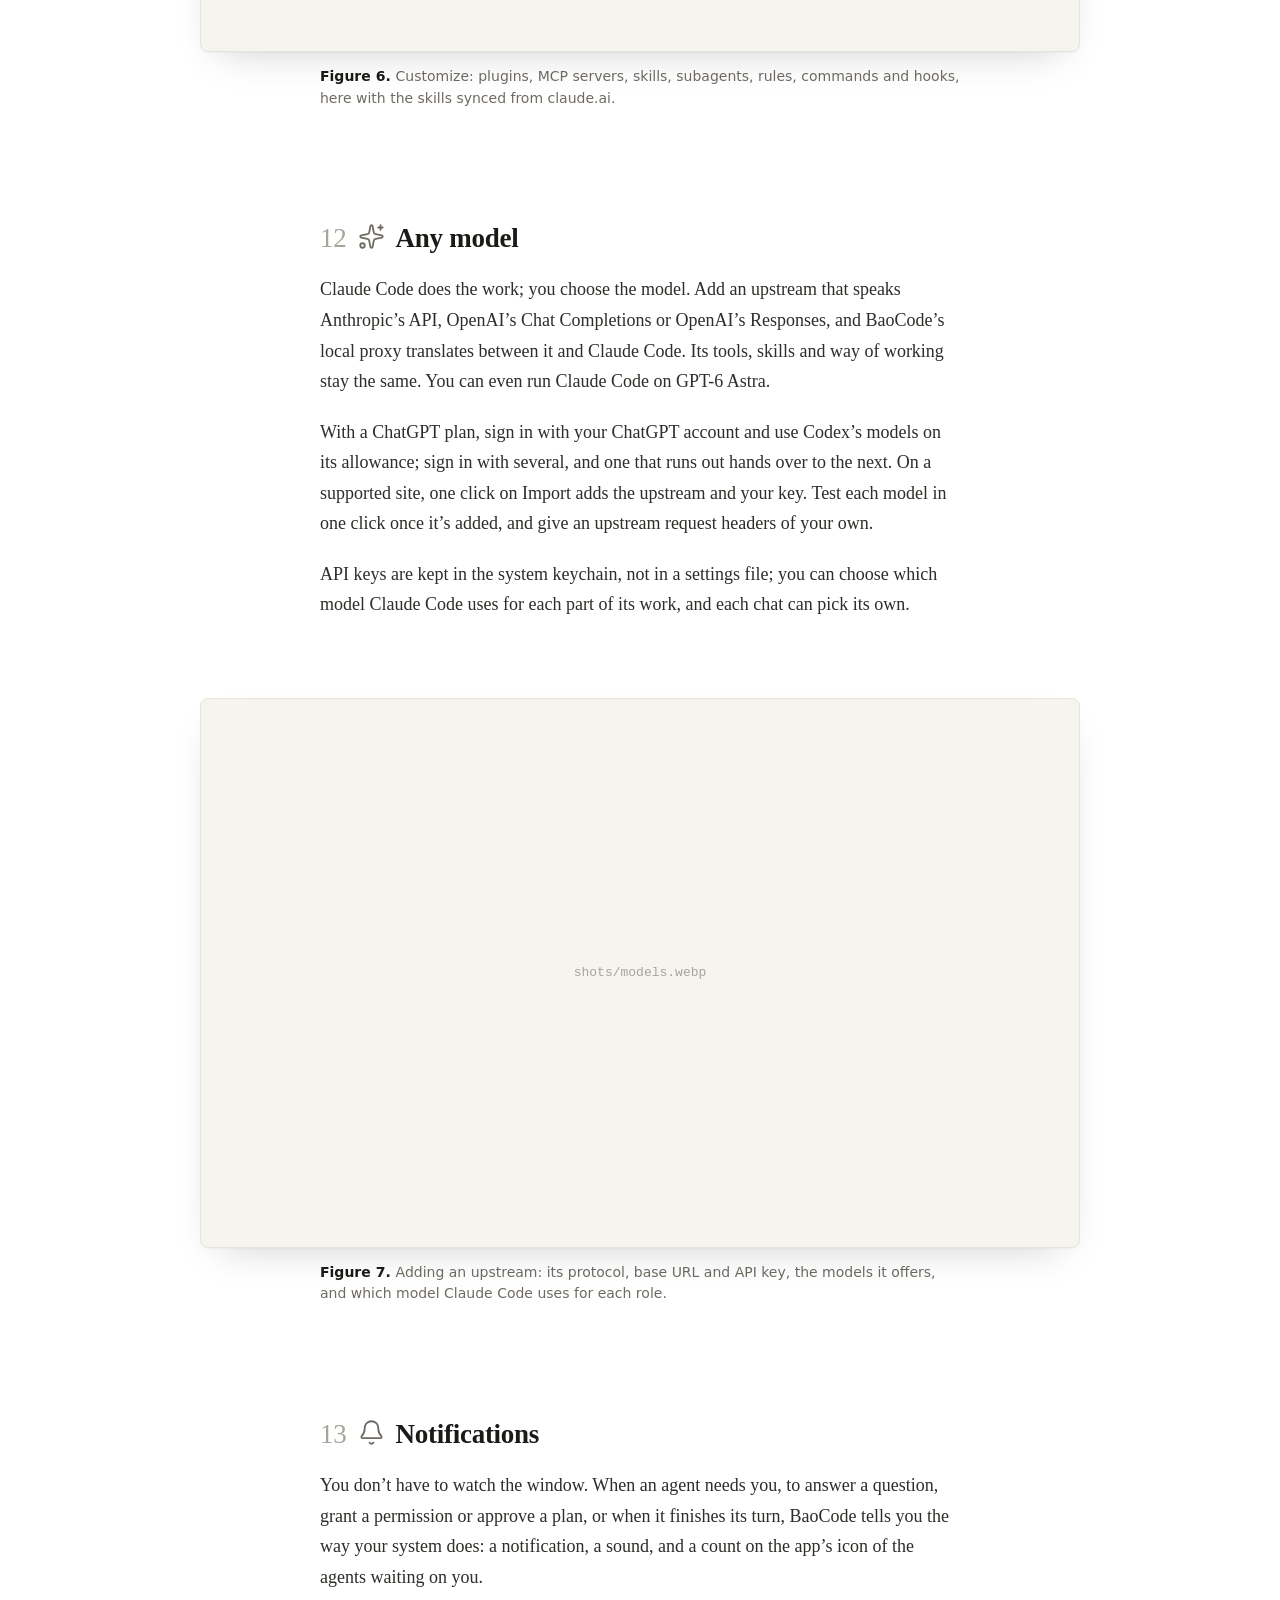
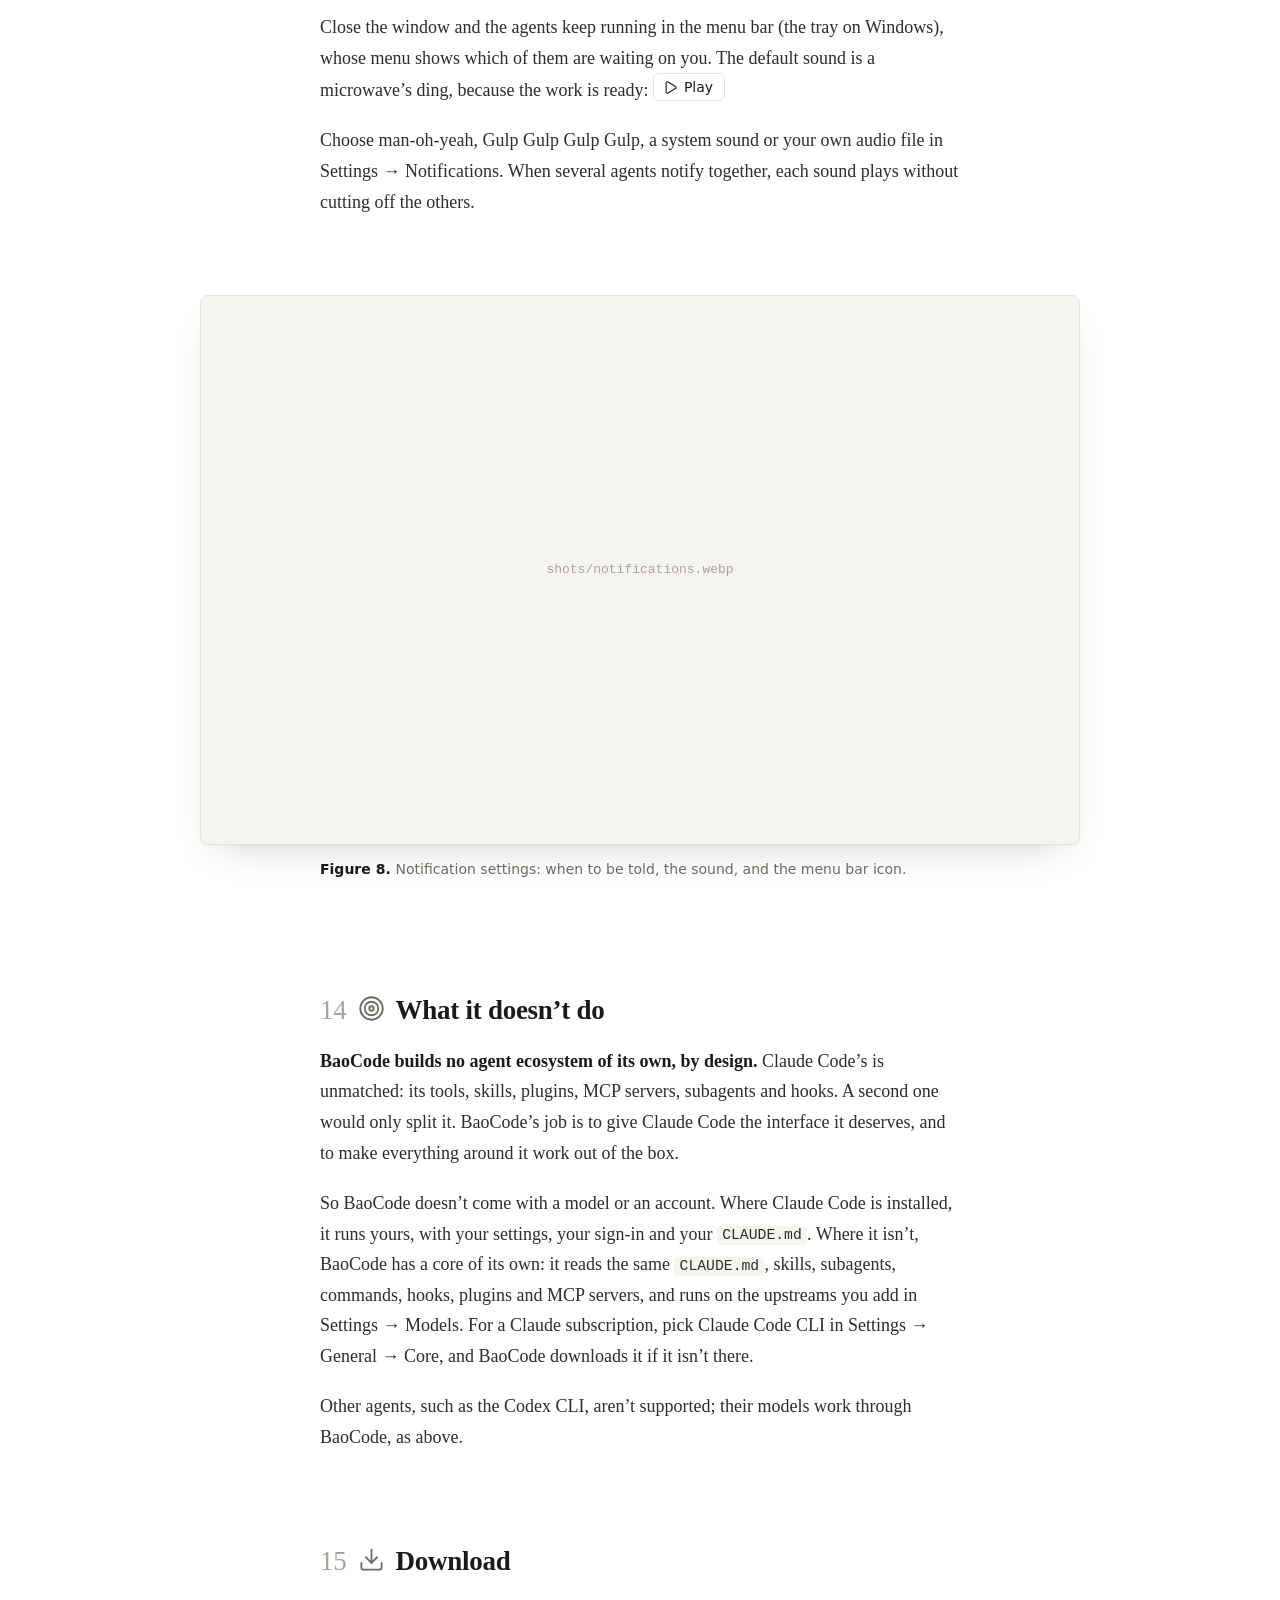
==== commit adb54605: "chore: release notes for 1.7.3, all since Co-Authored-By: BaoCode <noreply@baocode.dev>" ====
--- a/site/index.html
+++ b/site/index.html
@@ -78,7 +78,7 @@
 
   <h1 data-channel-title>BaoCode</h1>
   <p class="subtitle" data-channel-subtitle>An awesome, easy-to-use desktop UI for Claude Code, with a millisecond-fast IDE built in.</p>
-  <p class="meta"><span data-version>Version 1.7.3</span><span>macOS (Apple silicon and Intel), Windows (x64 and Arm64) and Linux, phone app in beta</span><span>Free and open source</span><span data-updated>Updated 29 October 2026</span></p>
+  <p class="meta"><span data-version>Version 1.7.3</span><span>macOS (Apple silicon and Intel), Windows (x64 and Arm64) and Linux, phone app in beta</span><span>Free and open source</span><span data-updated>Updated 30 October 2026</span></p>
 
   <div class="actions">
     <a class="button primary" href="download.html"><svg class="ic logo" aria-hidden="true"><use href="#ic-apple"/></svg>Download for Mac</a>
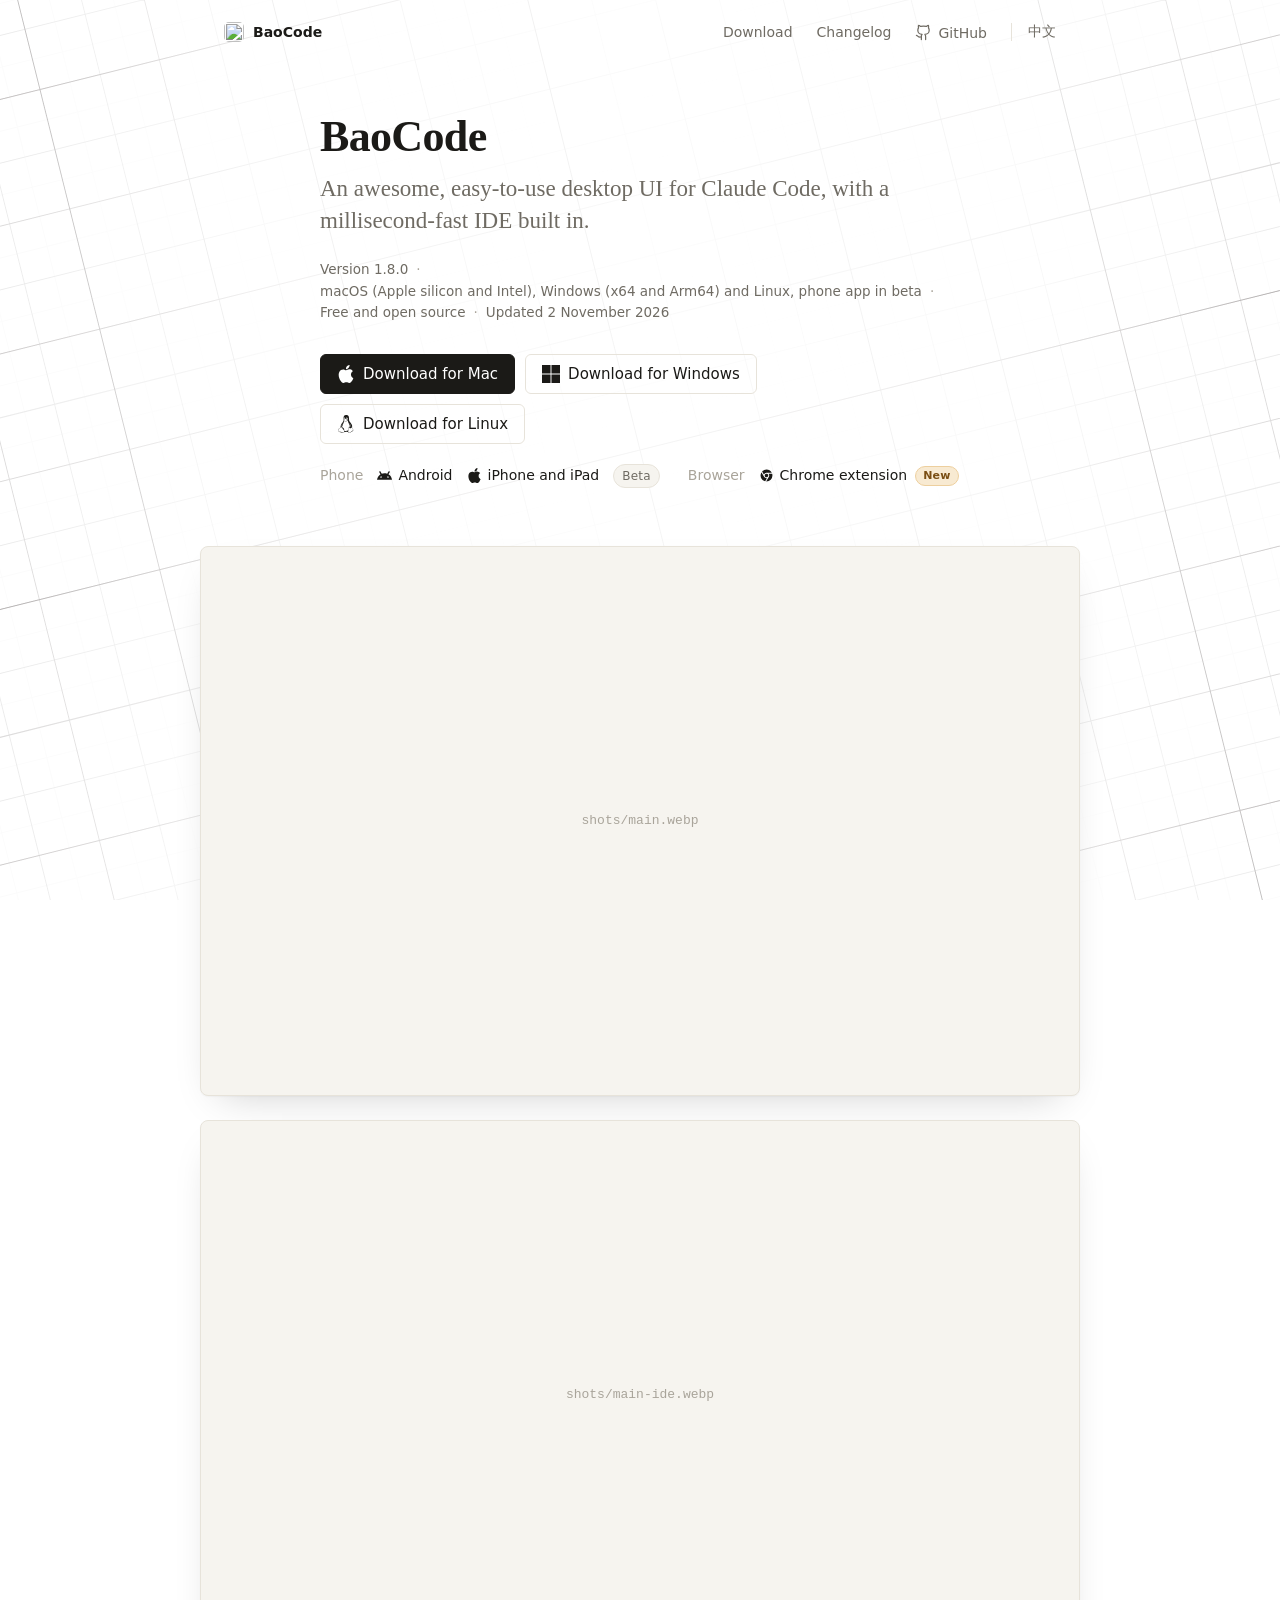
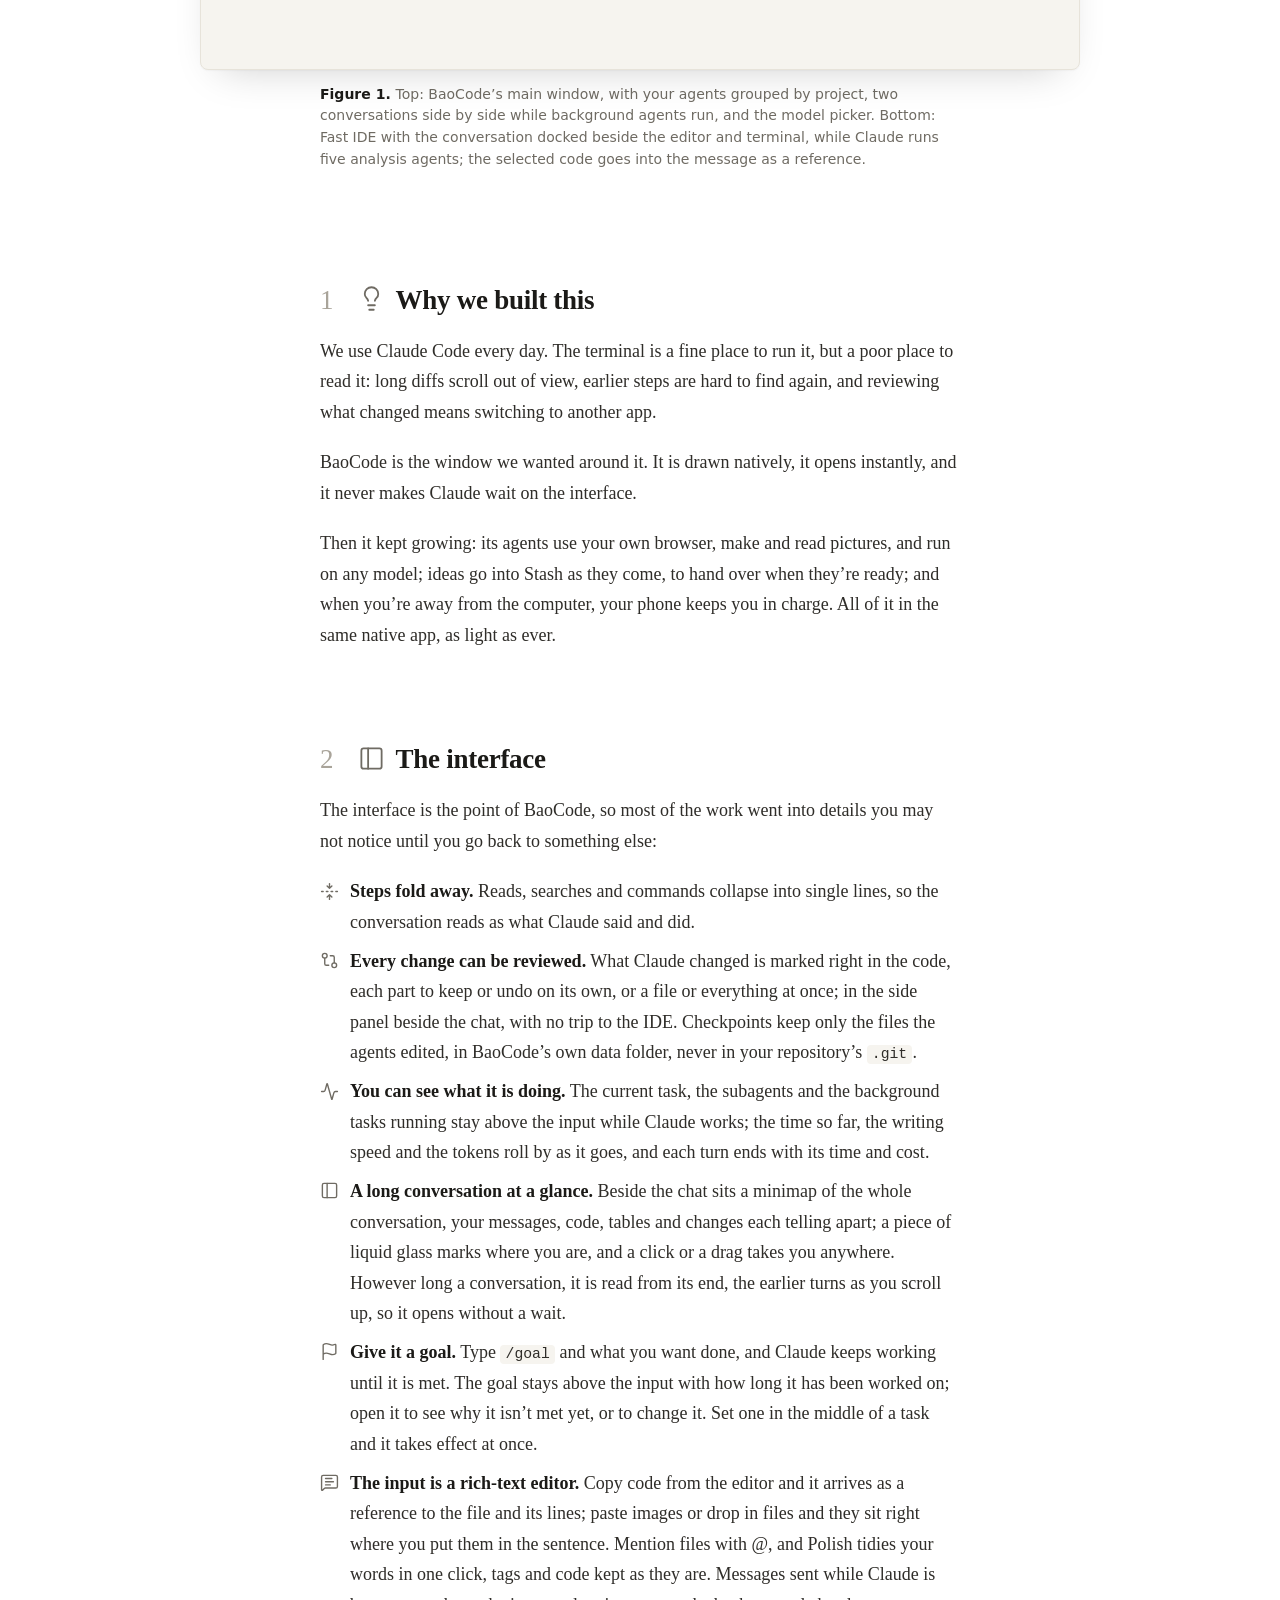
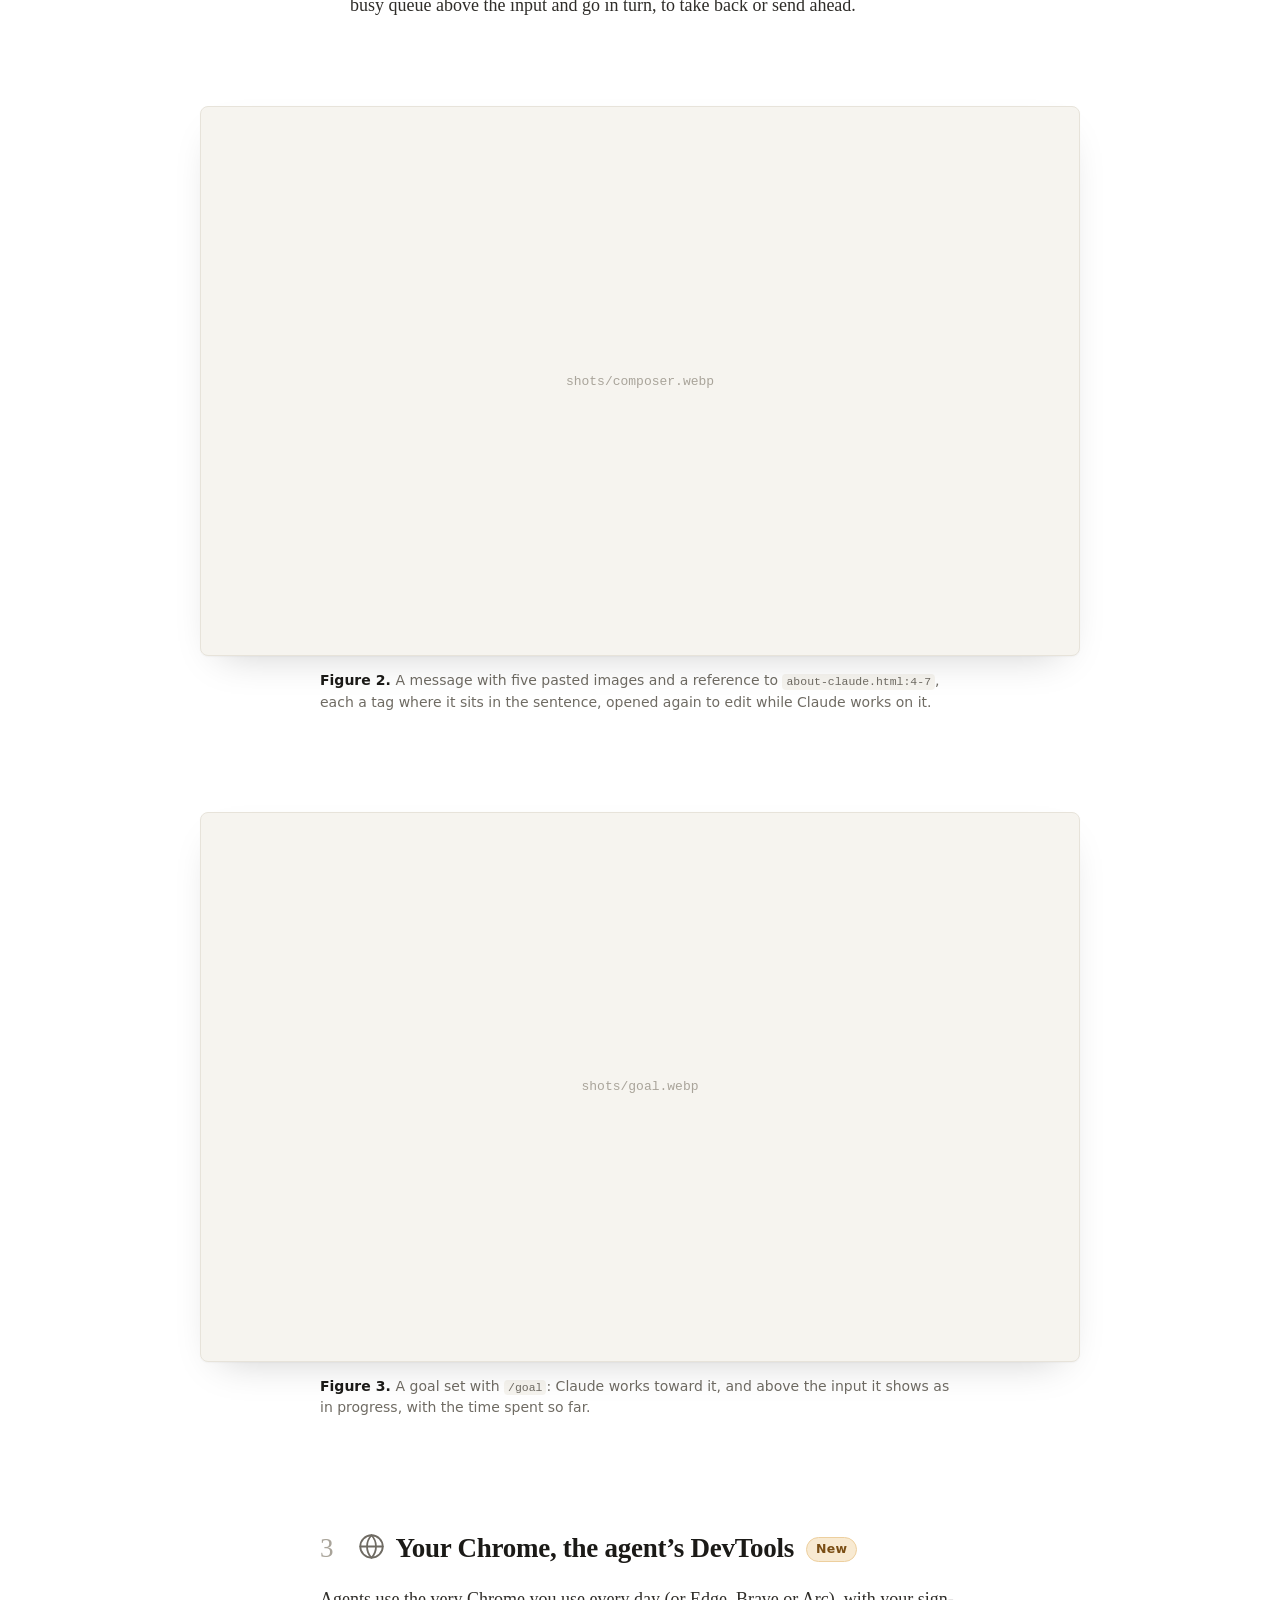
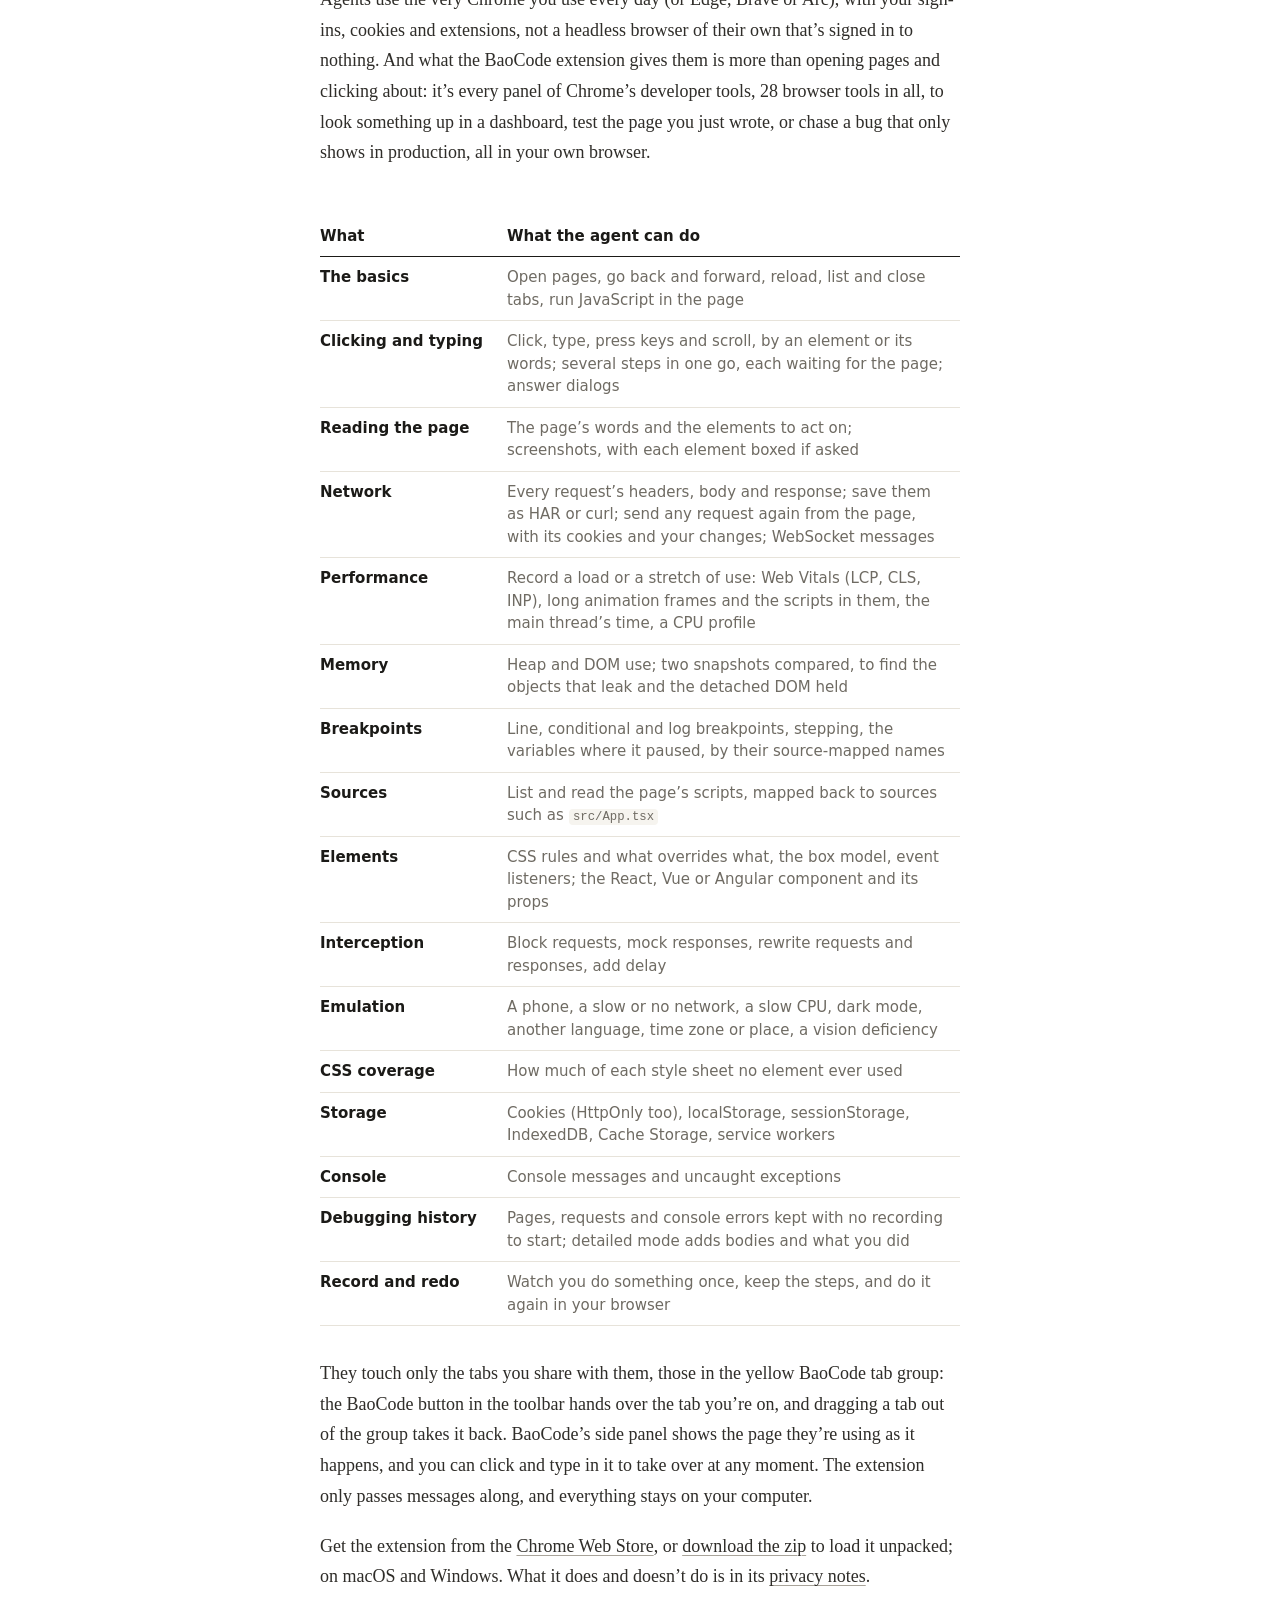
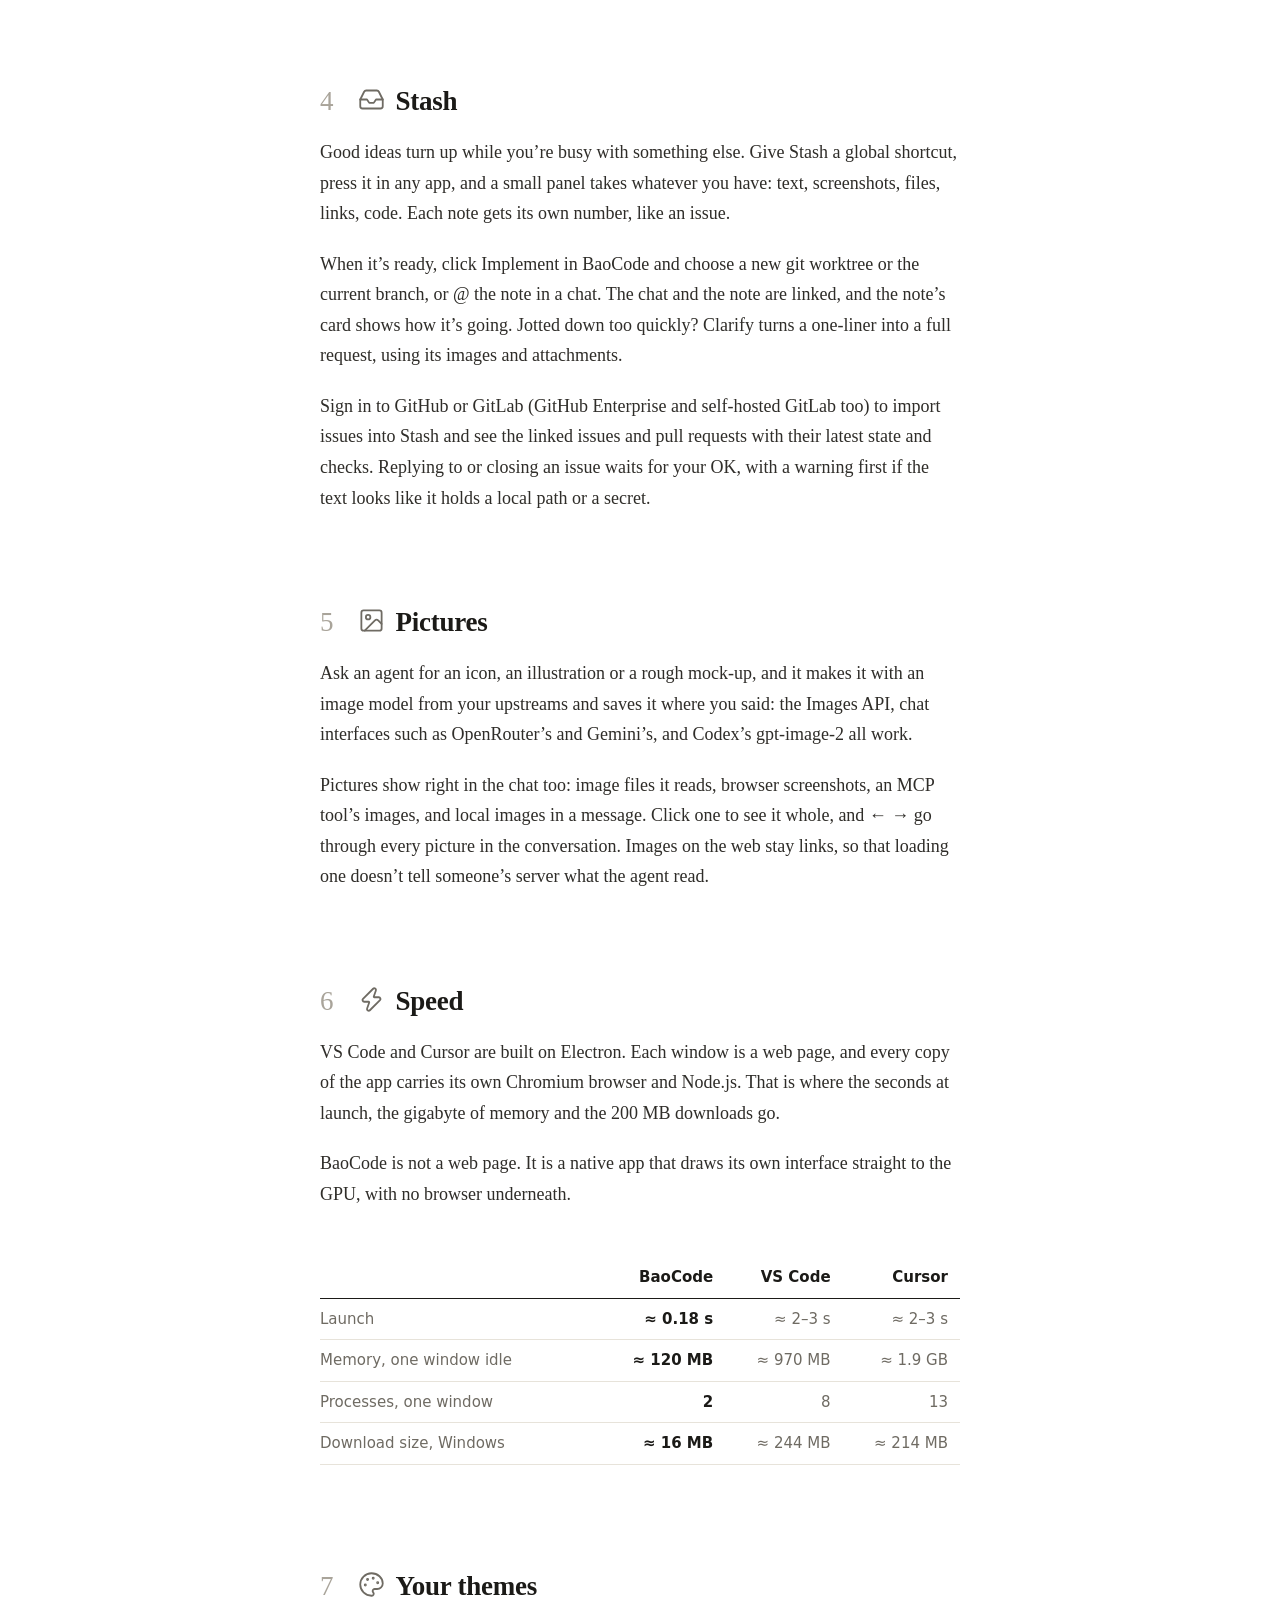
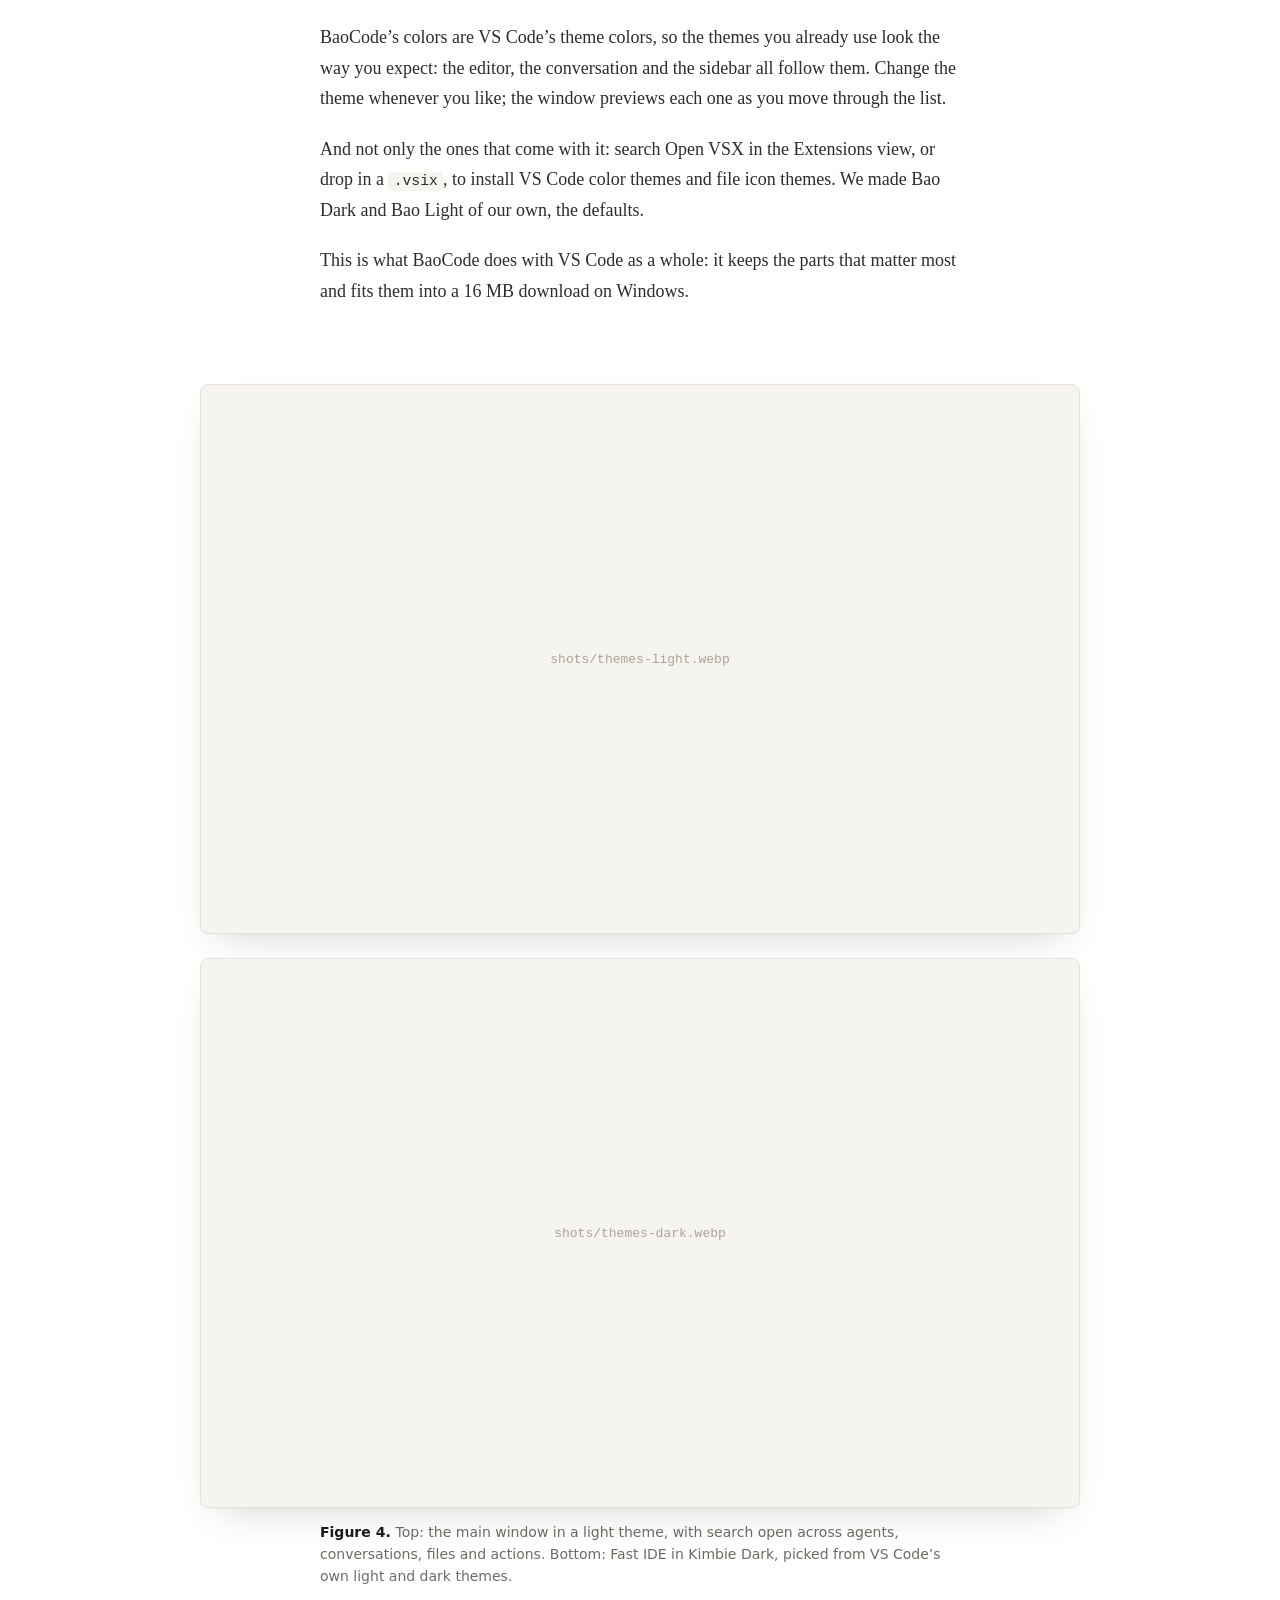
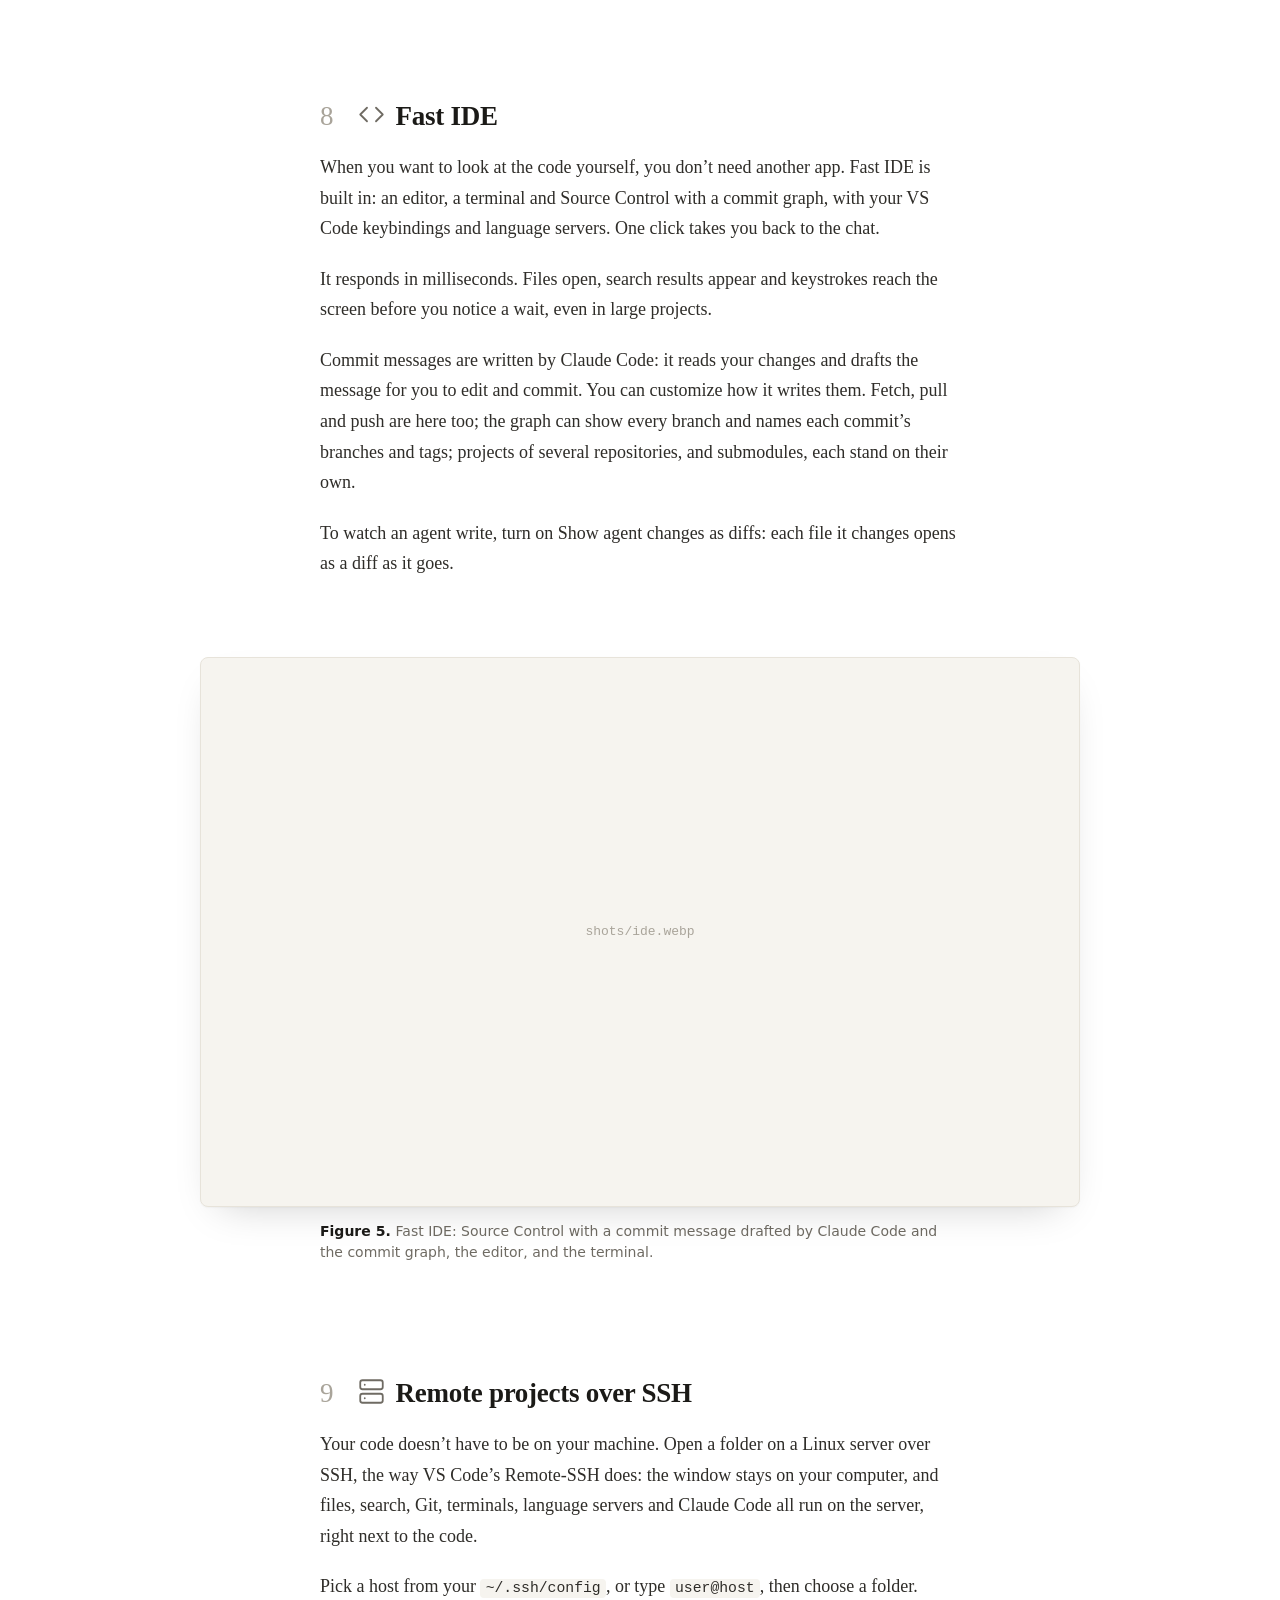
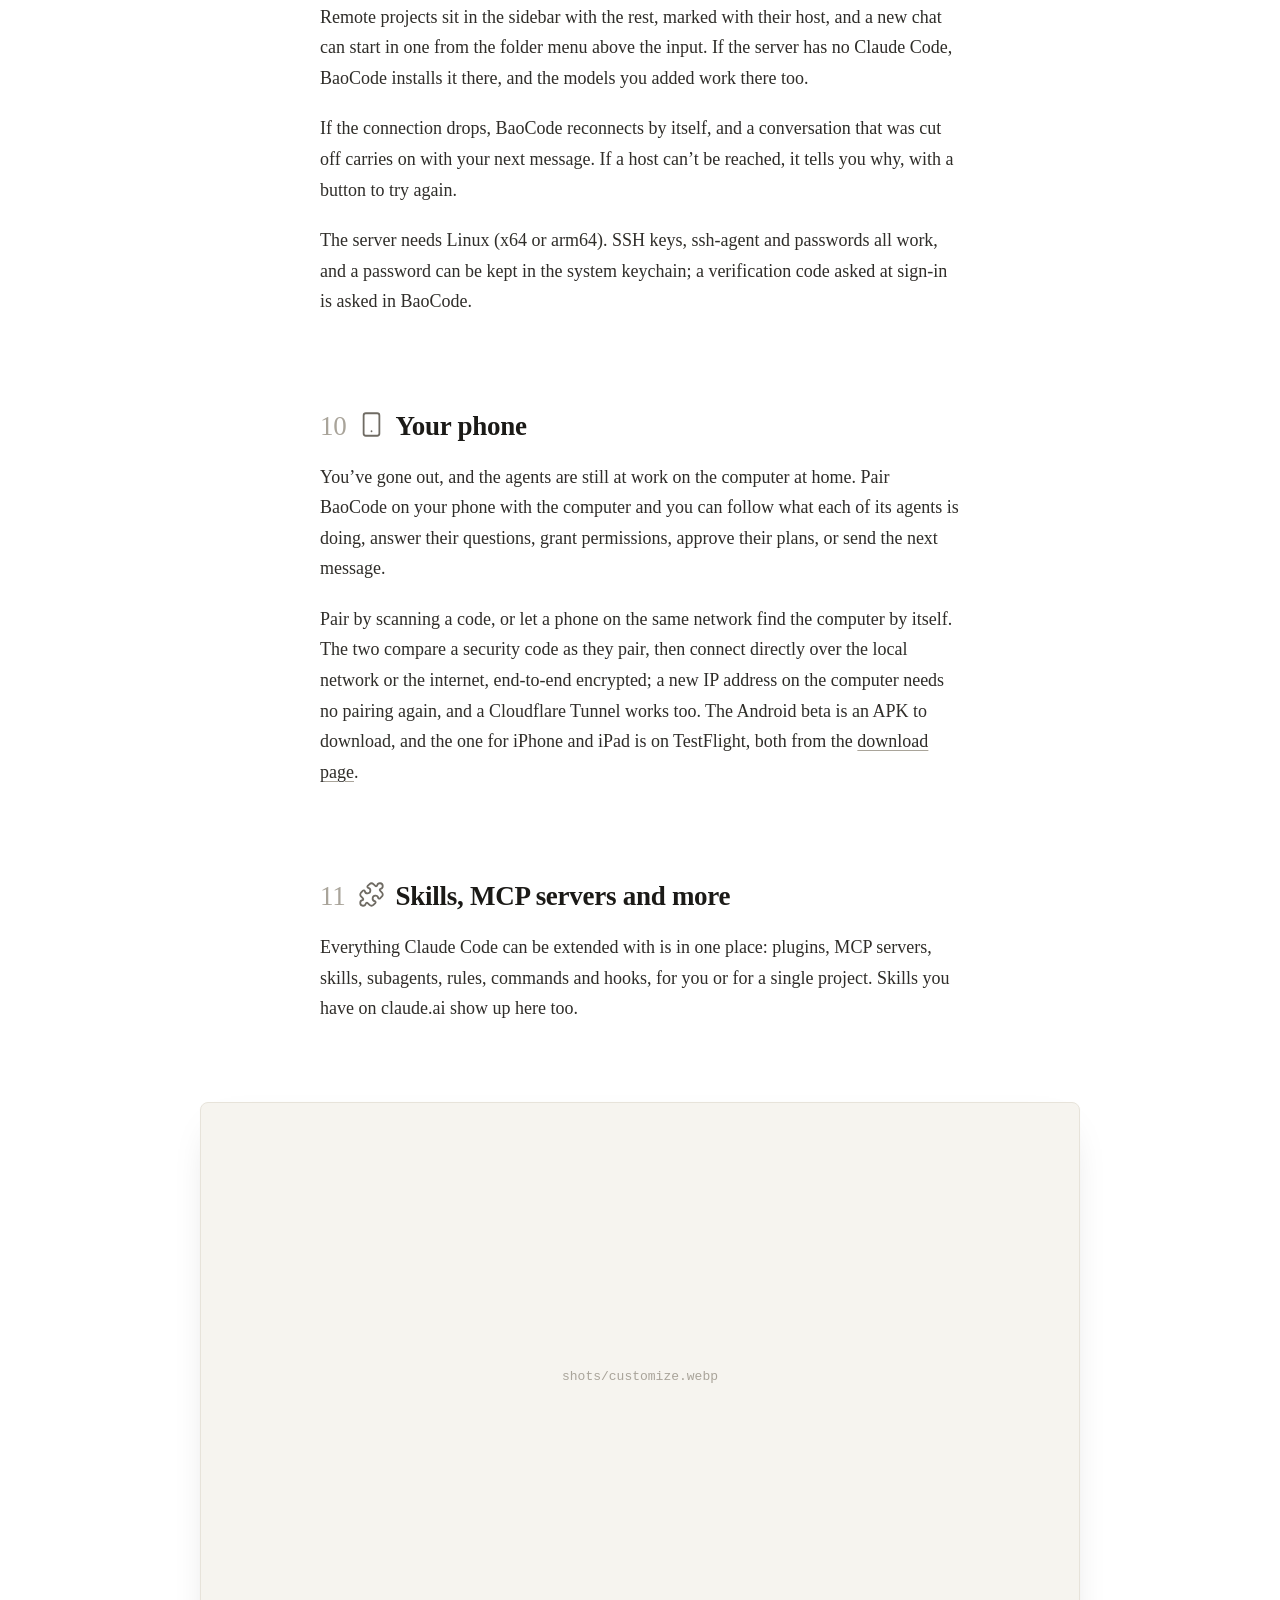
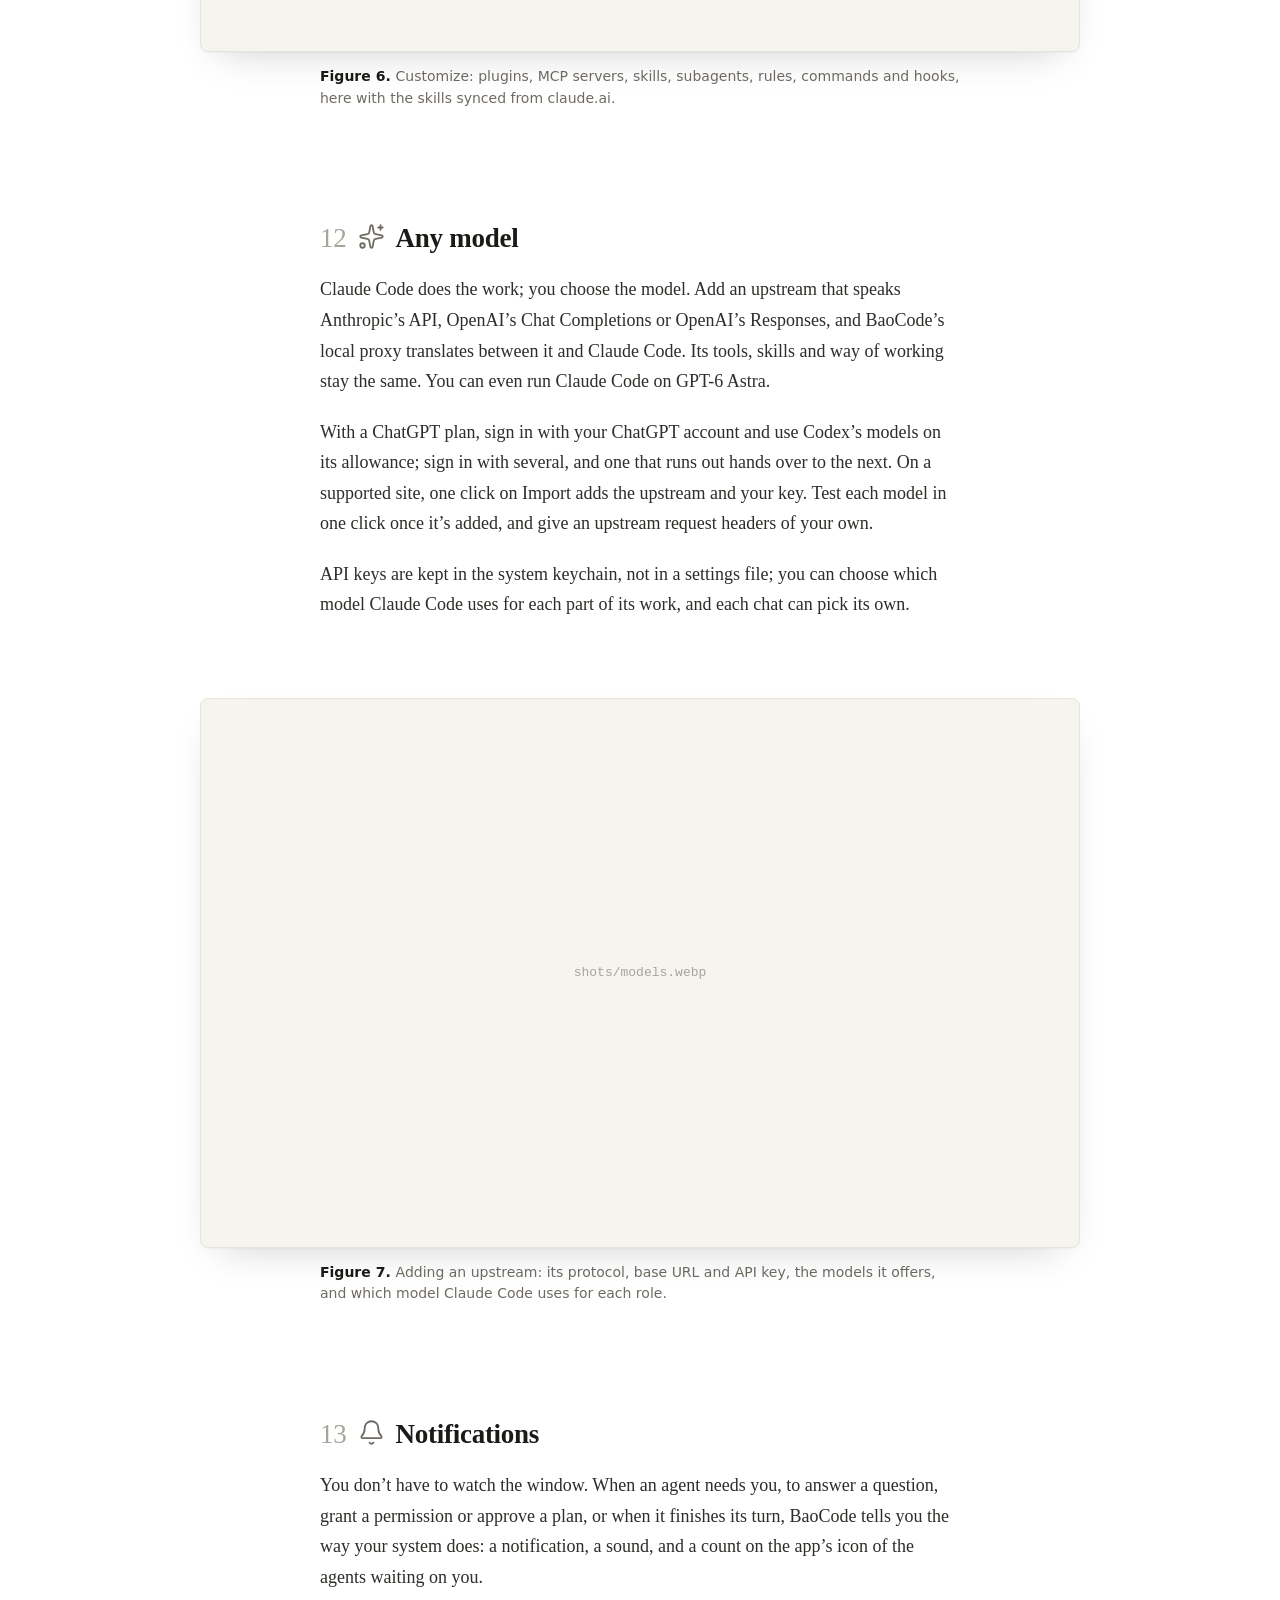
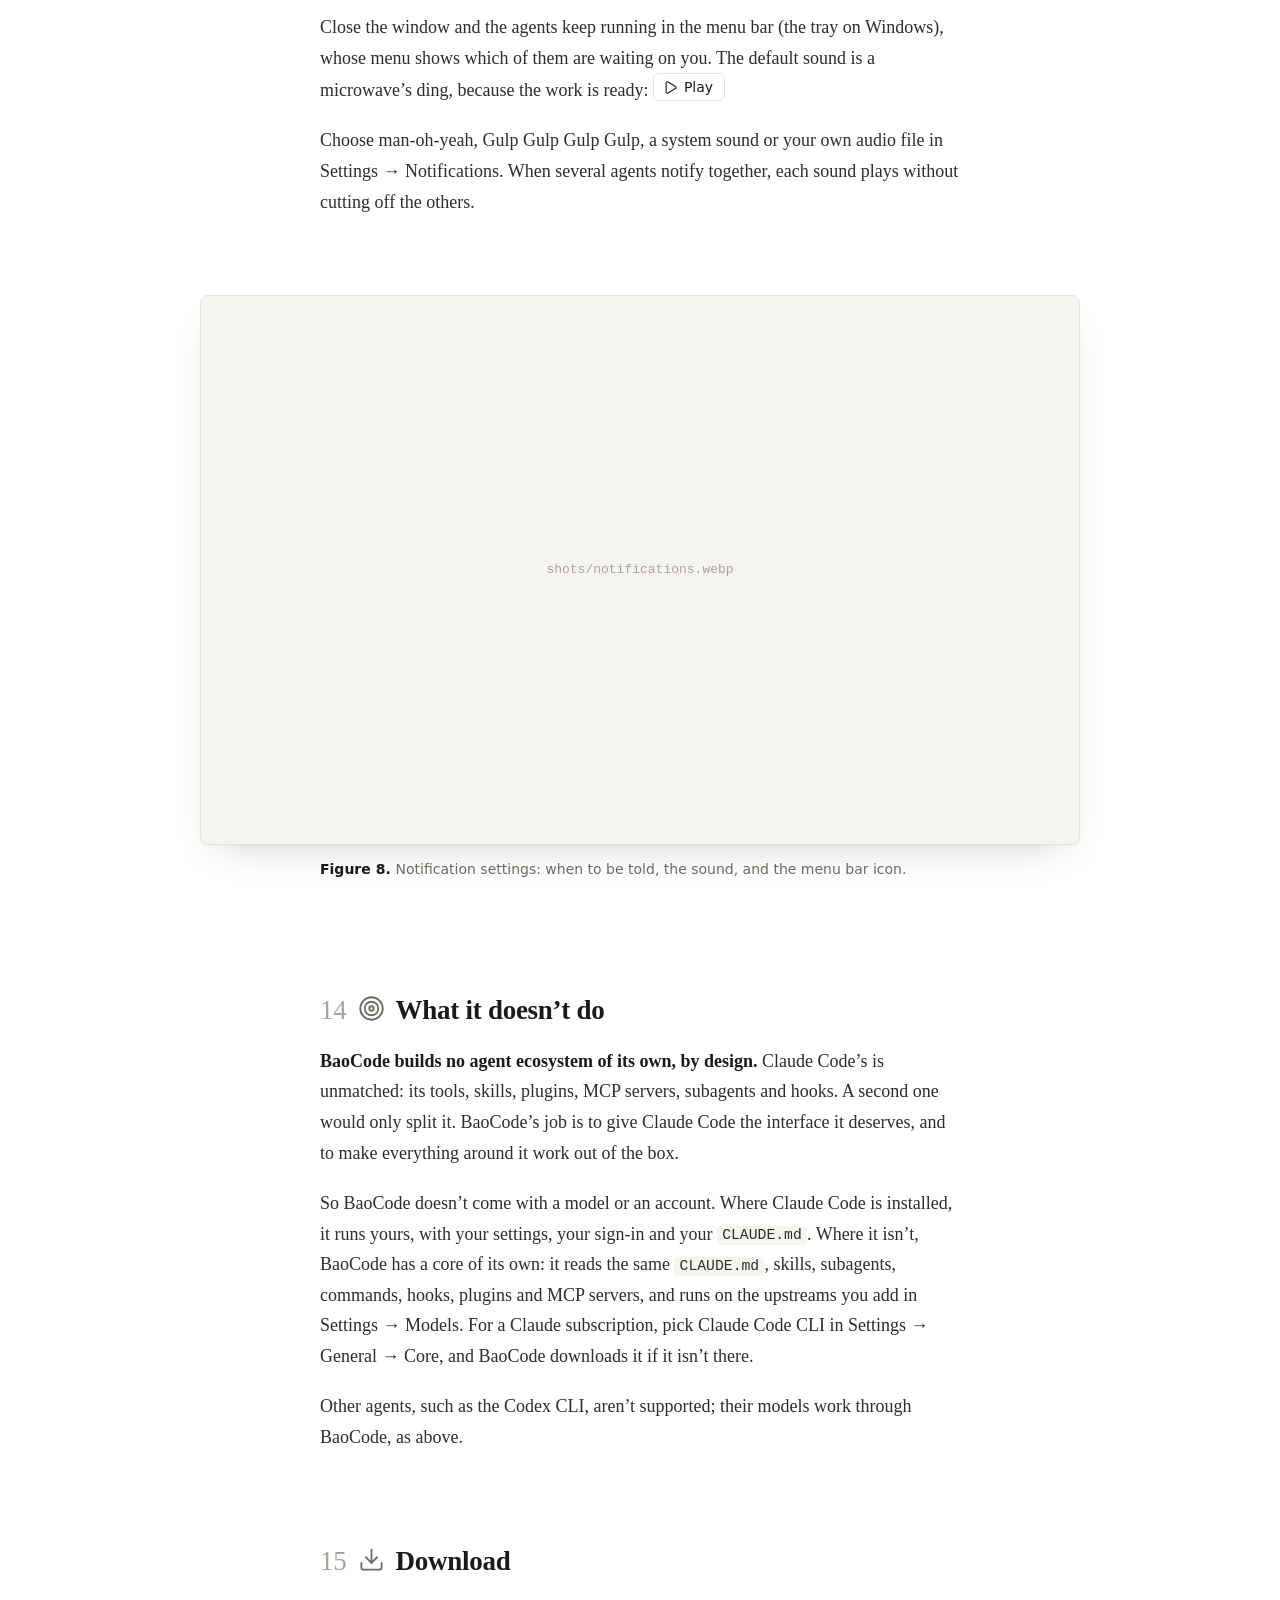
==== commit b95be715: "merge: 保留 mobile-link 历史并整合已验证的 v2 适配" ====
--- a/site/index.html
+++ b/site/index.html
@@ -78,7 +78,7 @@
 
   <h1 data-channel-title>BaoCode</h1>
   <p class="subtitle" data-channel-subtitle>An awesome, easy-to-use desktop UI for Claude Code, with a millisecond-fast IDE built in.</p>
-  <p class="meta"><span data-version>Version 1.7.3</span><span>macOS (Apple silicon and Intel), Windows (x64 and Arm64) and Linux, phone app in beta</span><span>Free and open source</span><span data-updated>Updated 30 October 2026</span></p>
+  <p class="meta"><span data-version>Version 1.8.0</span><span>macOS (Apple silicon and Intel), Windows (x64 and Arm64) and Linux, phone app in beta</span><span>Free and open source</span><span data-updated>Updated 2 November 2026</span></p>
 
   <div class="actions">
     <a class="button primary" href="download.html"><svg class="ic logo" aria-hidden="true"><use href="#ic-apple"/></svg>Download for Mac</a>
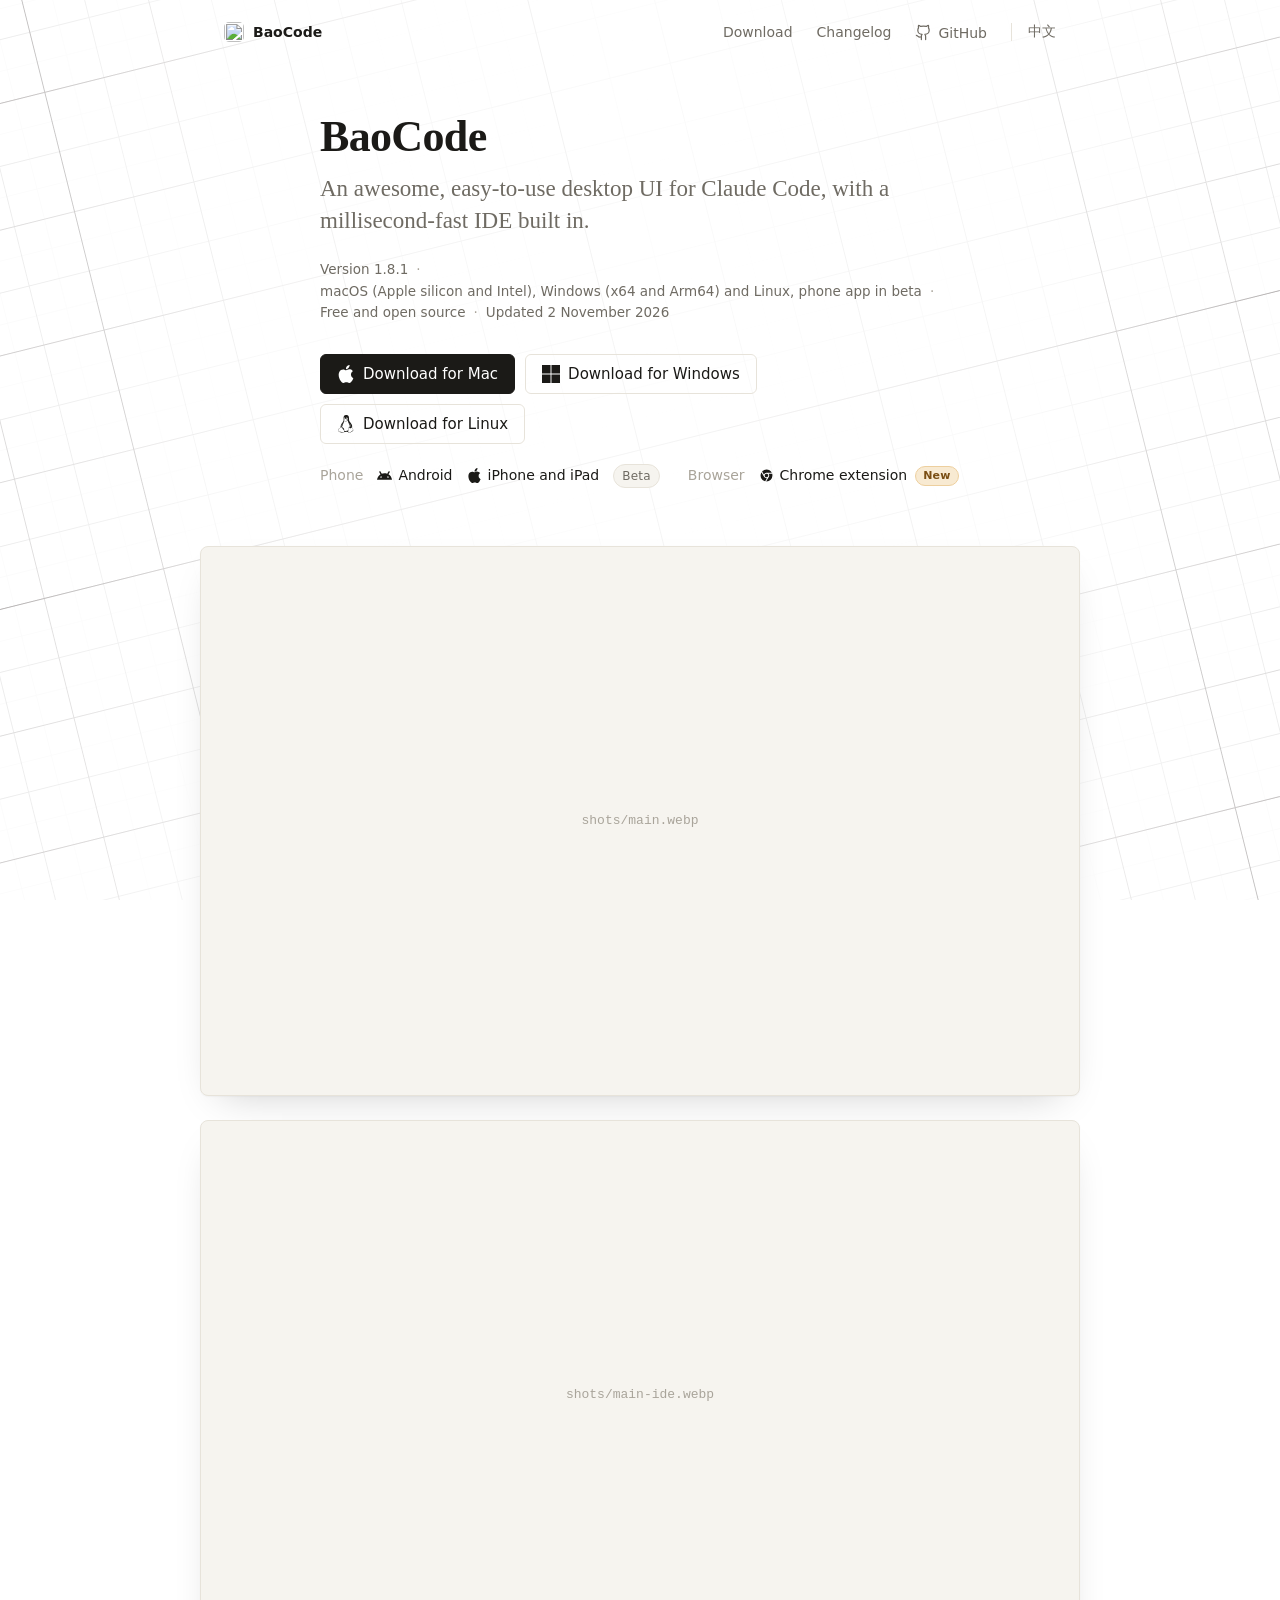
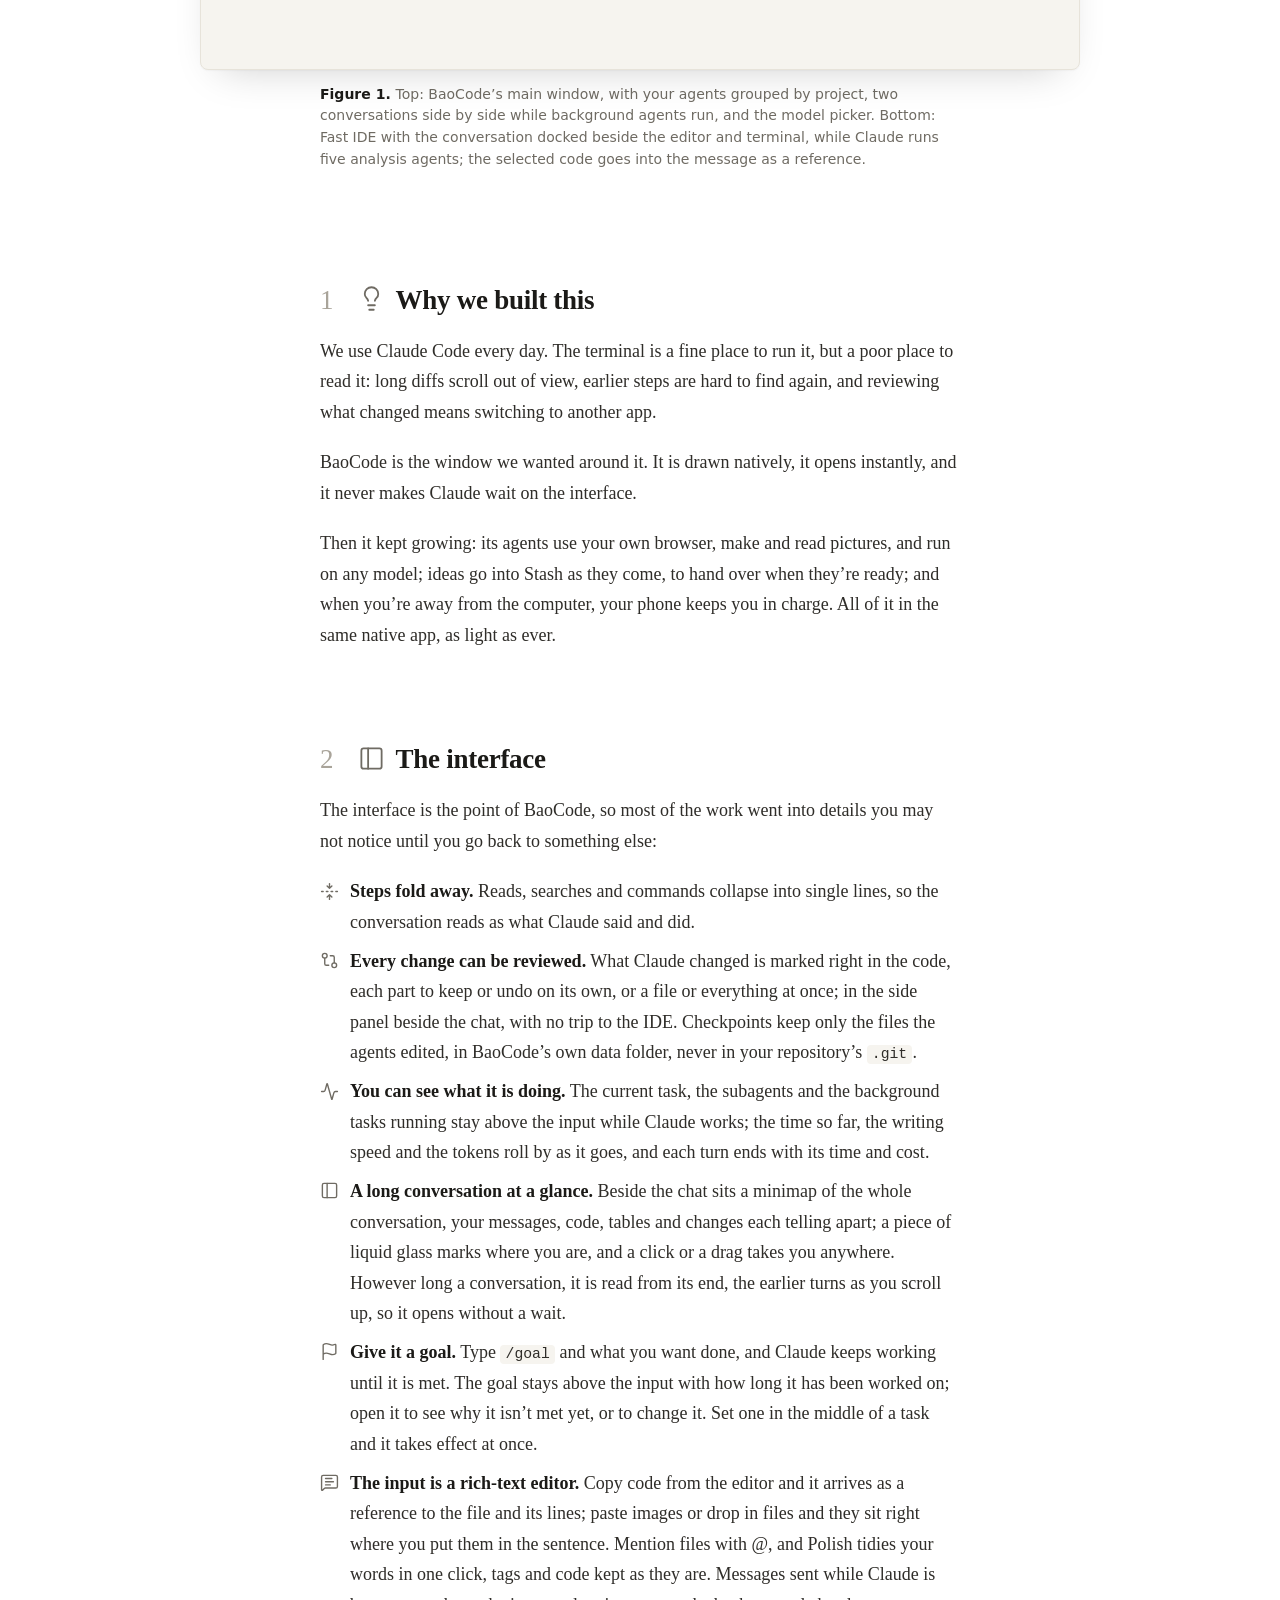
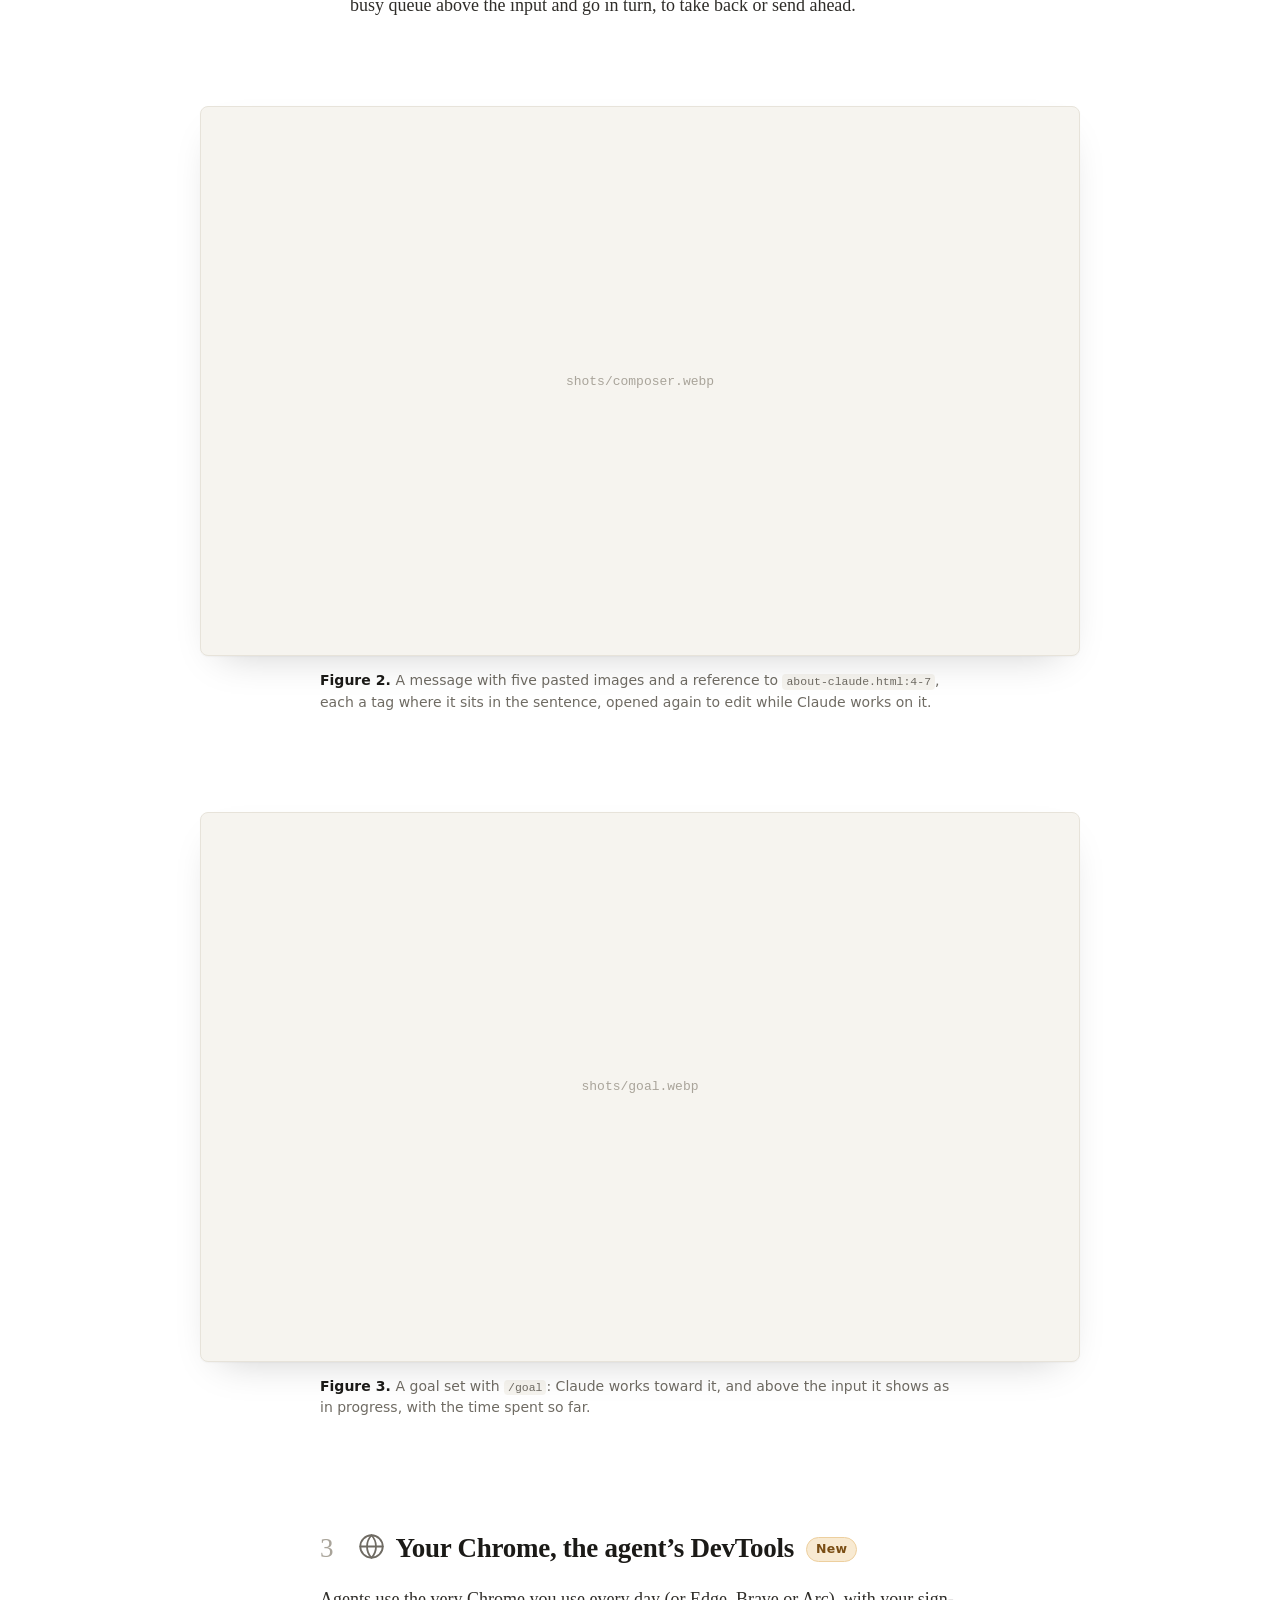
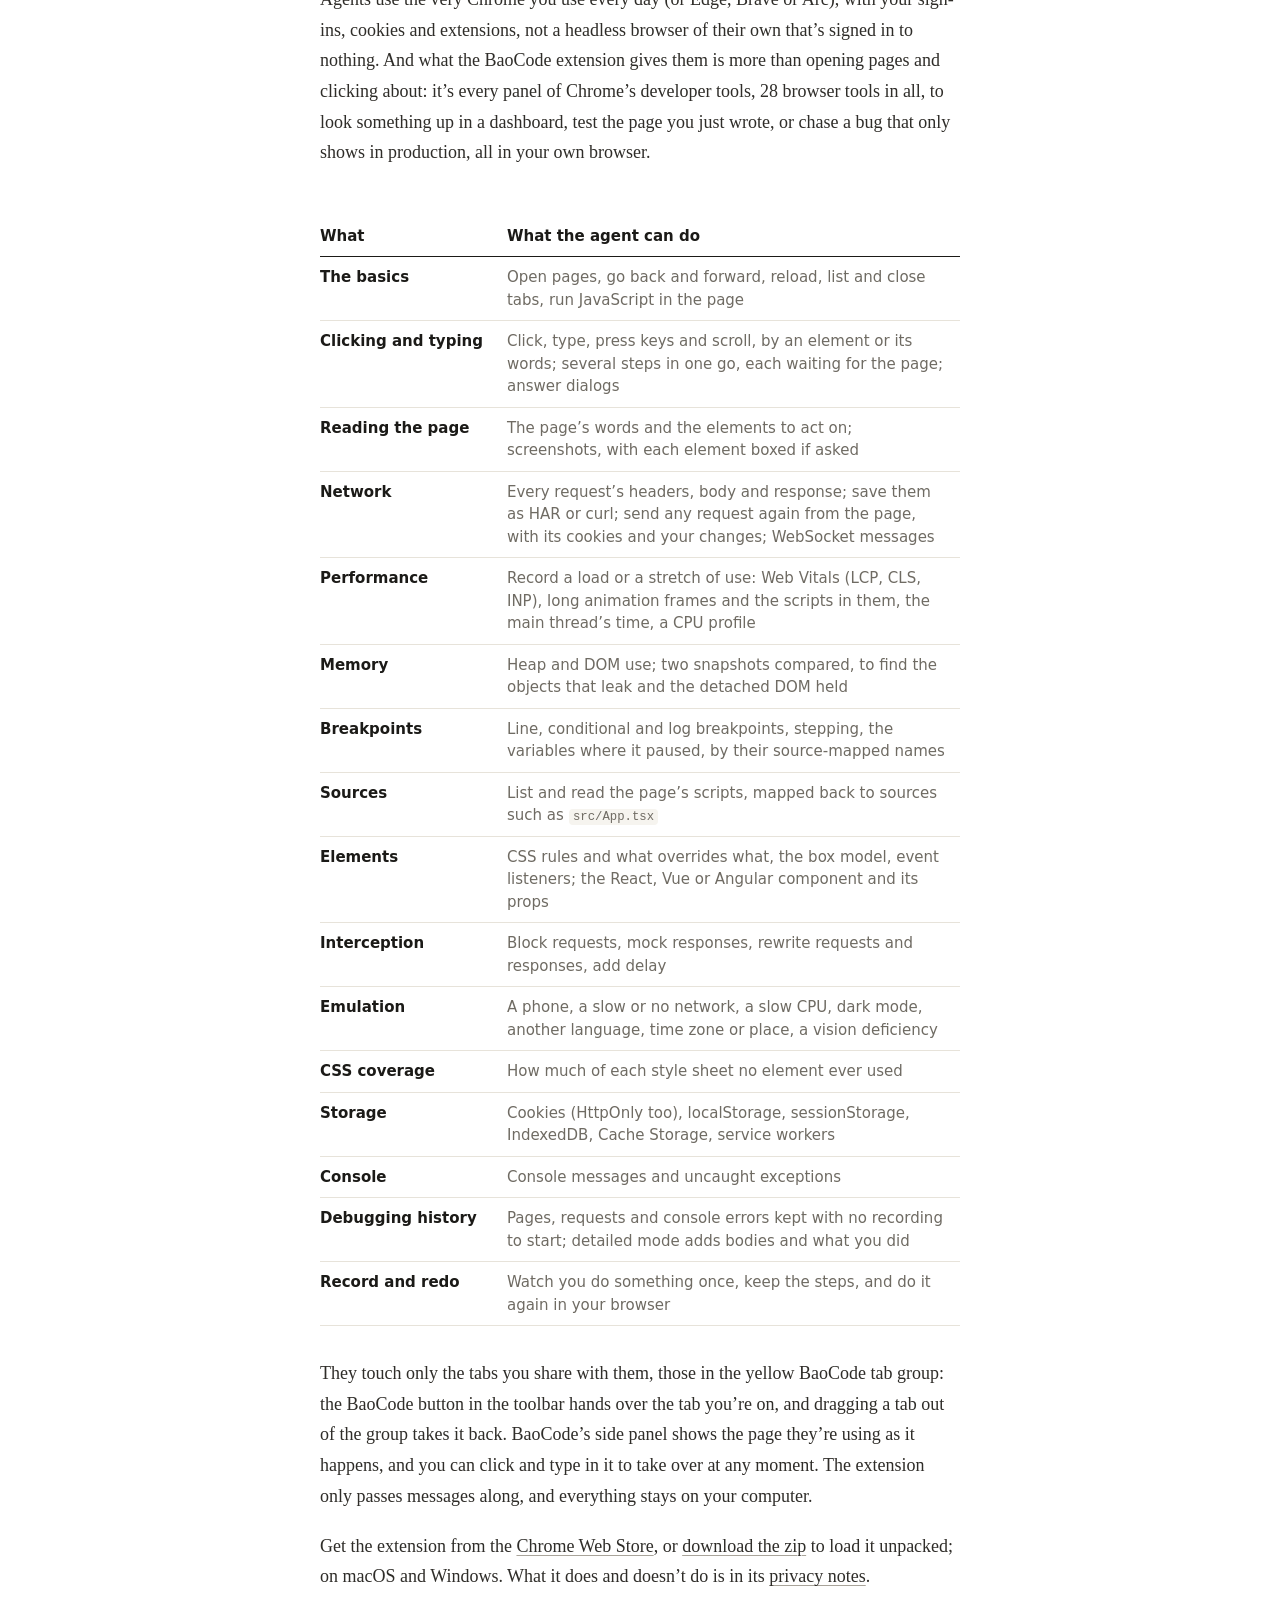
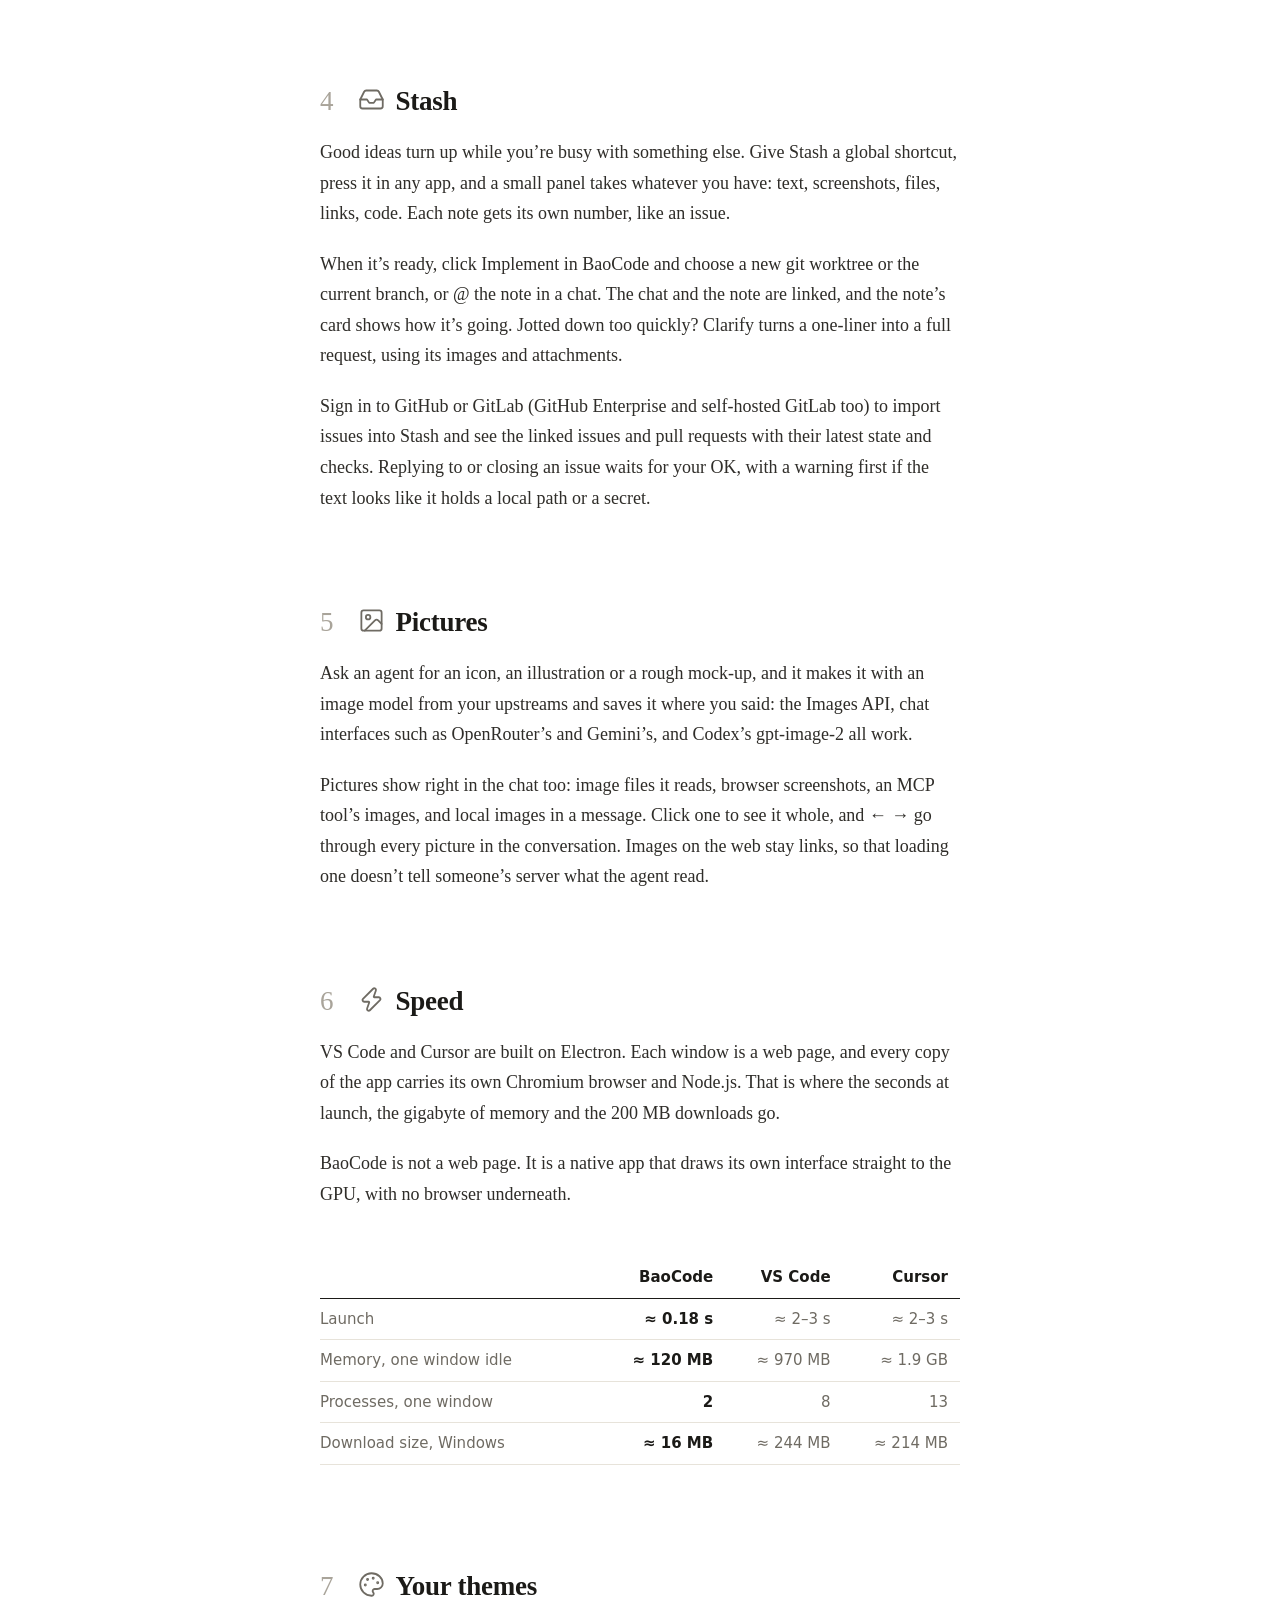
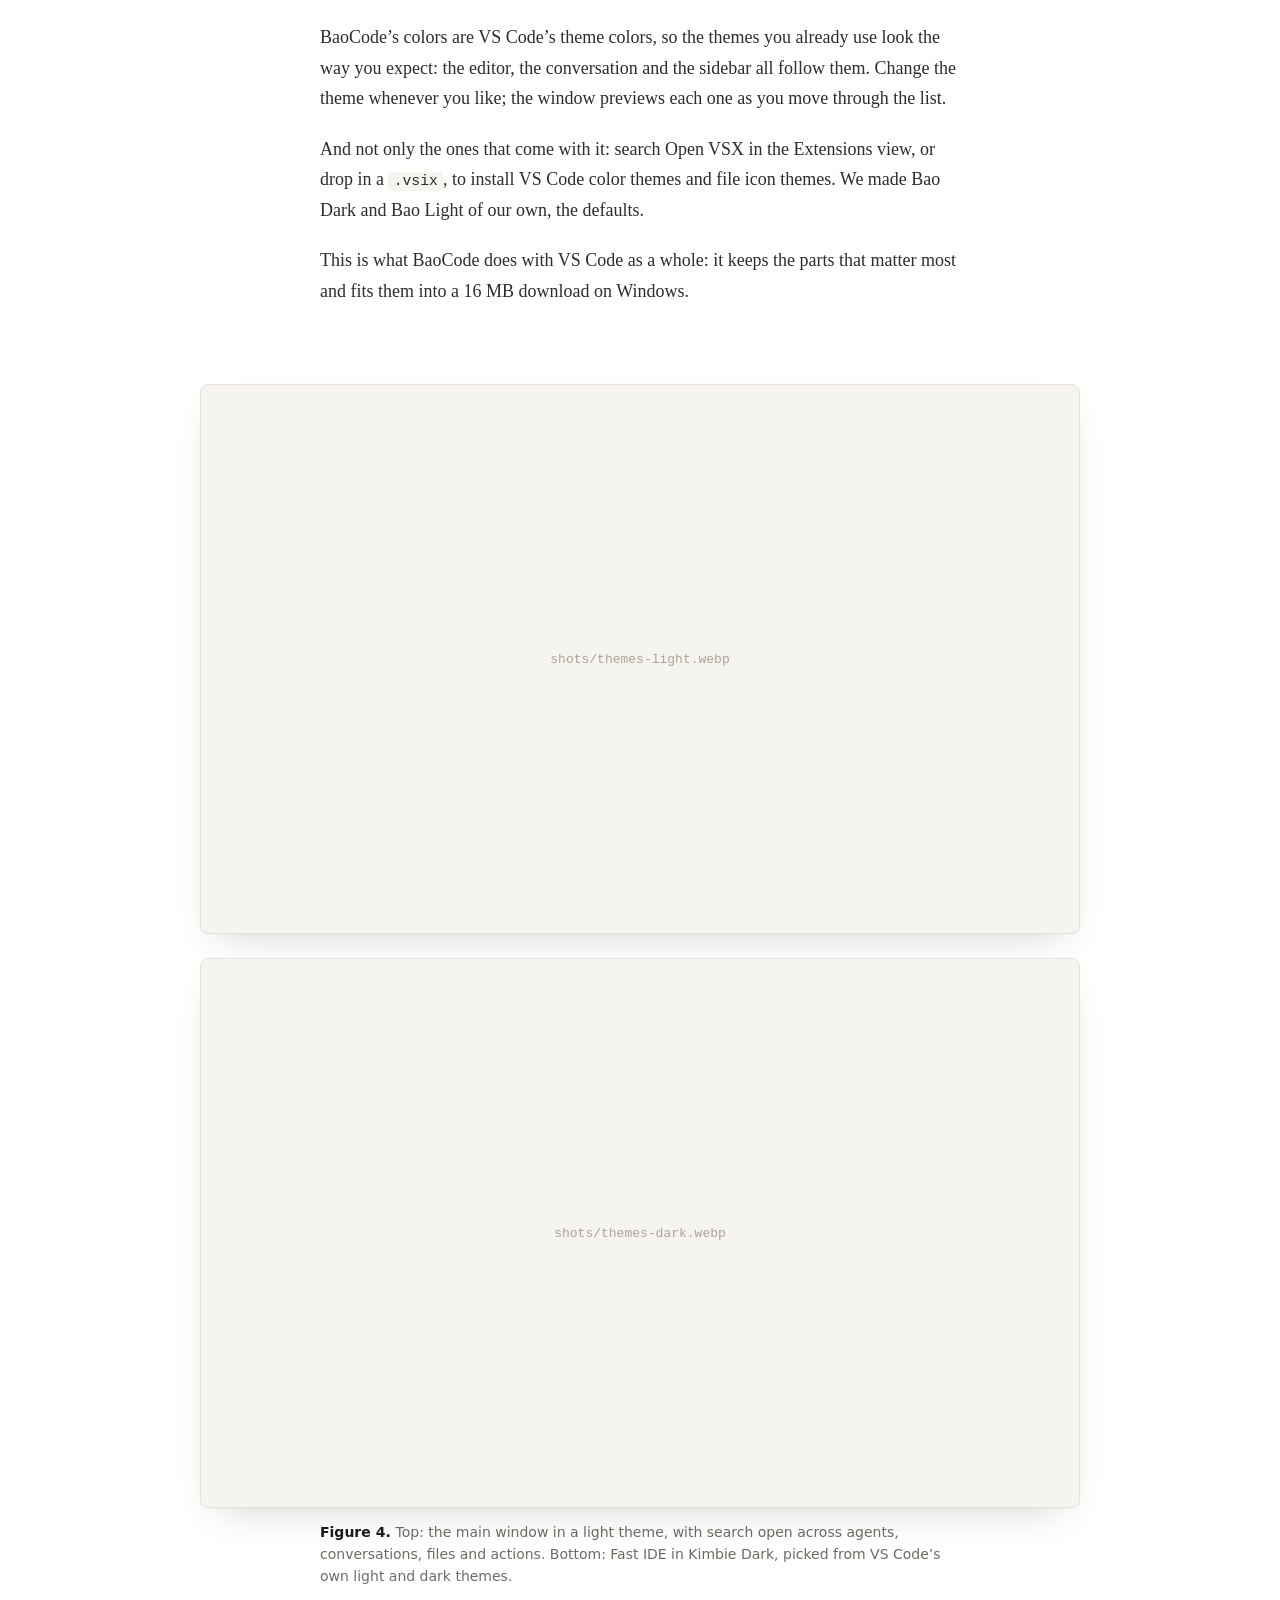
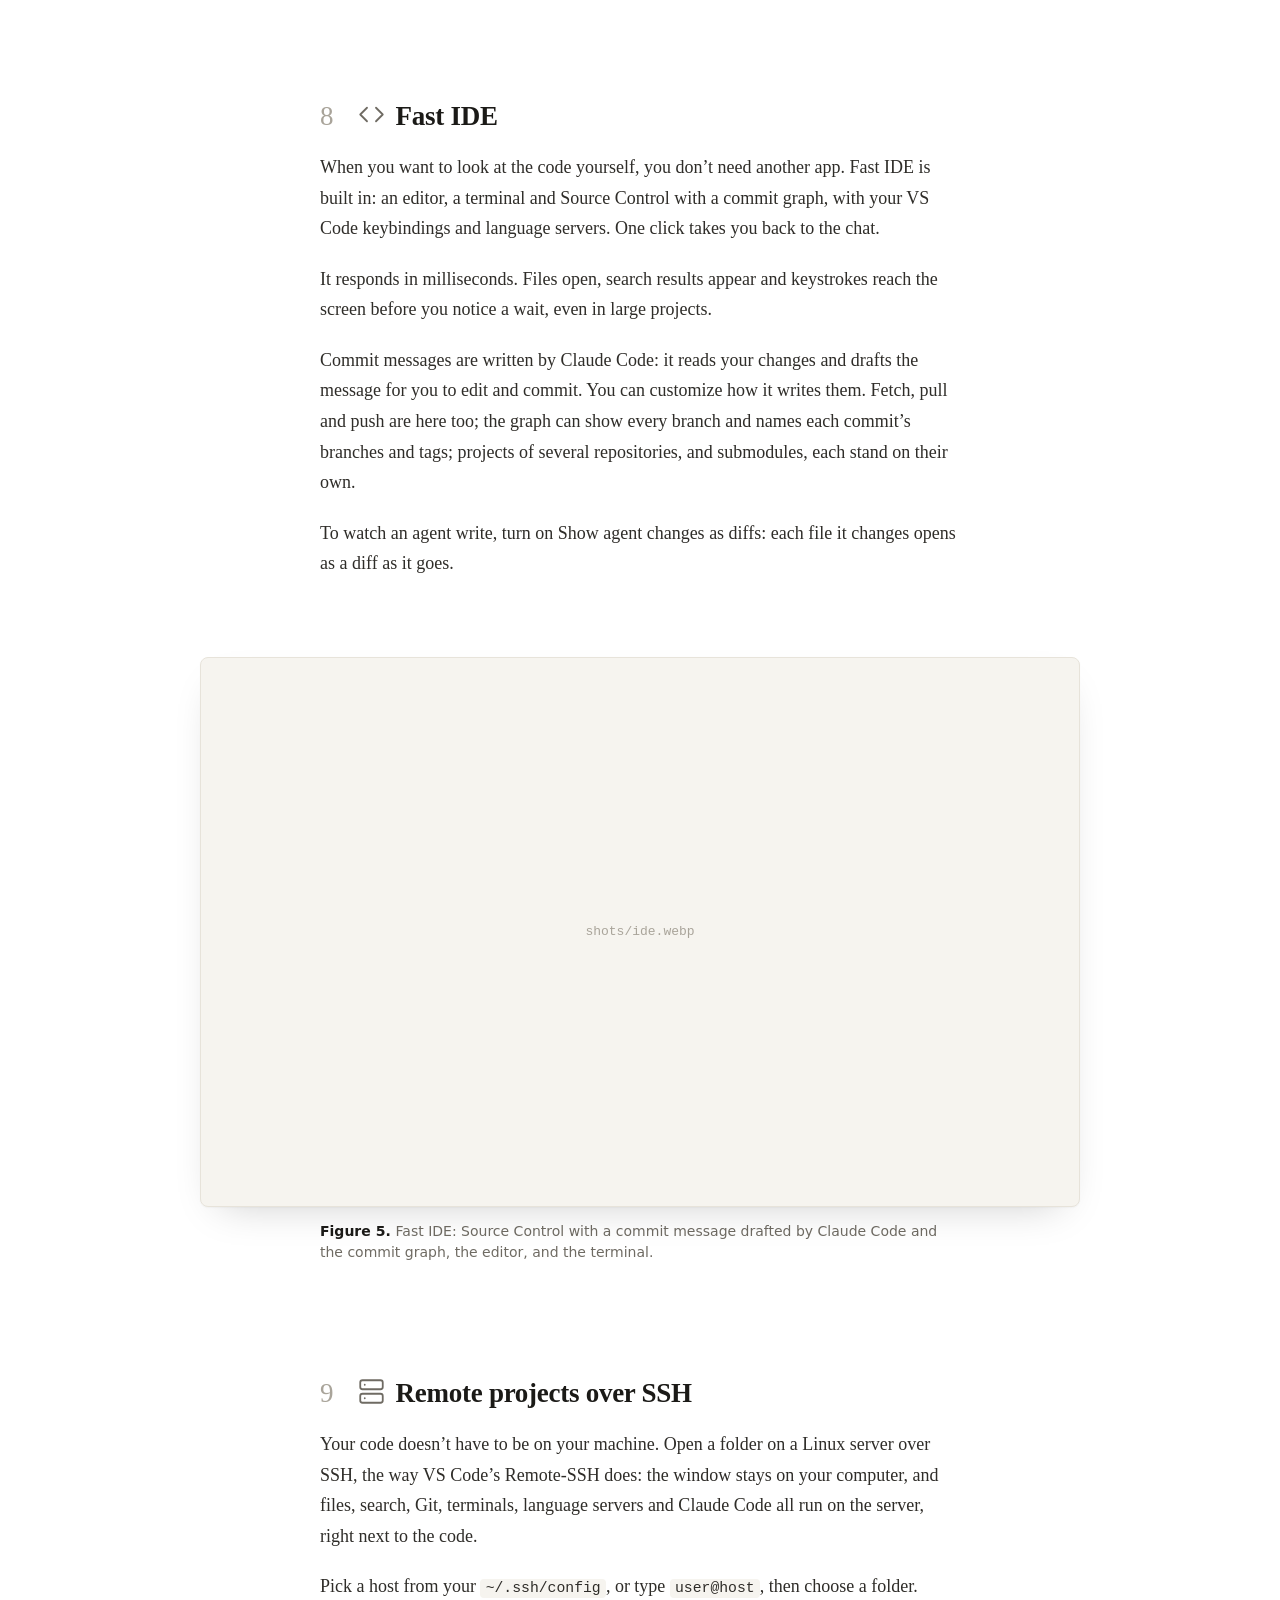
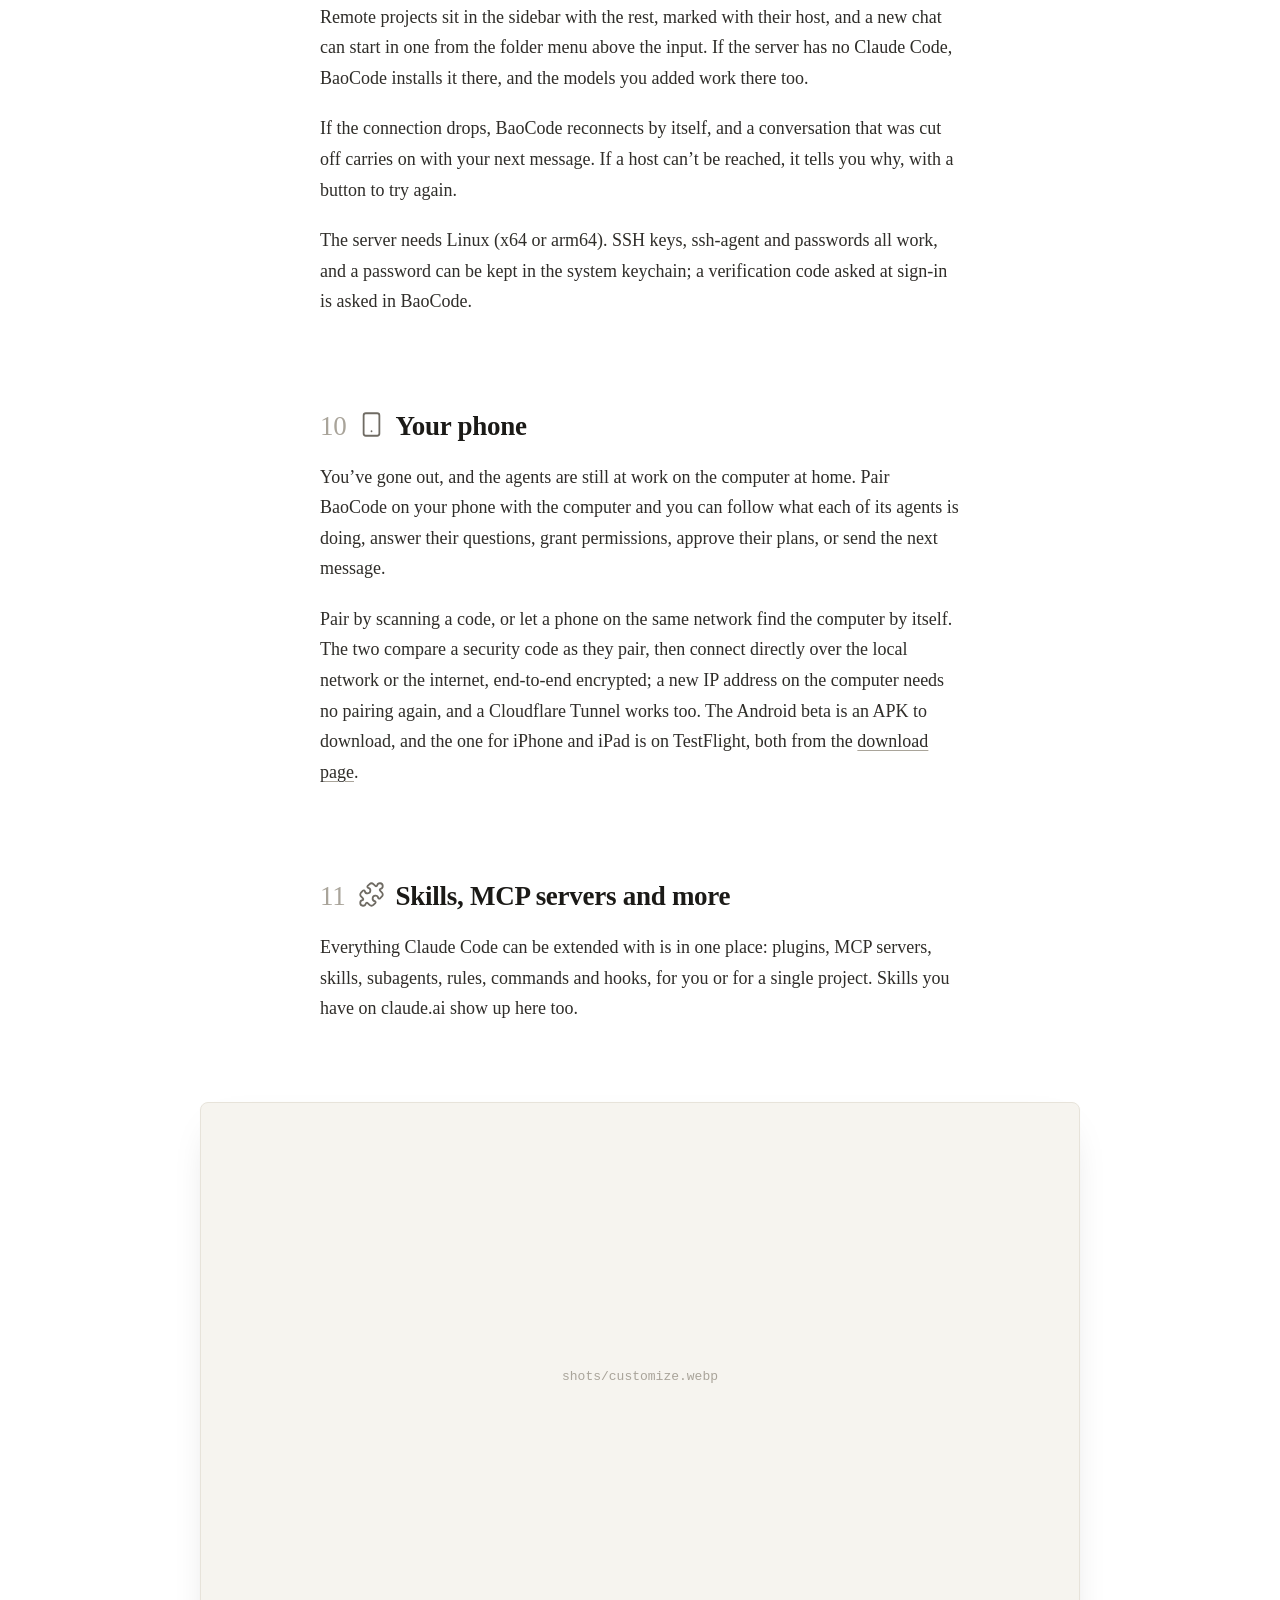
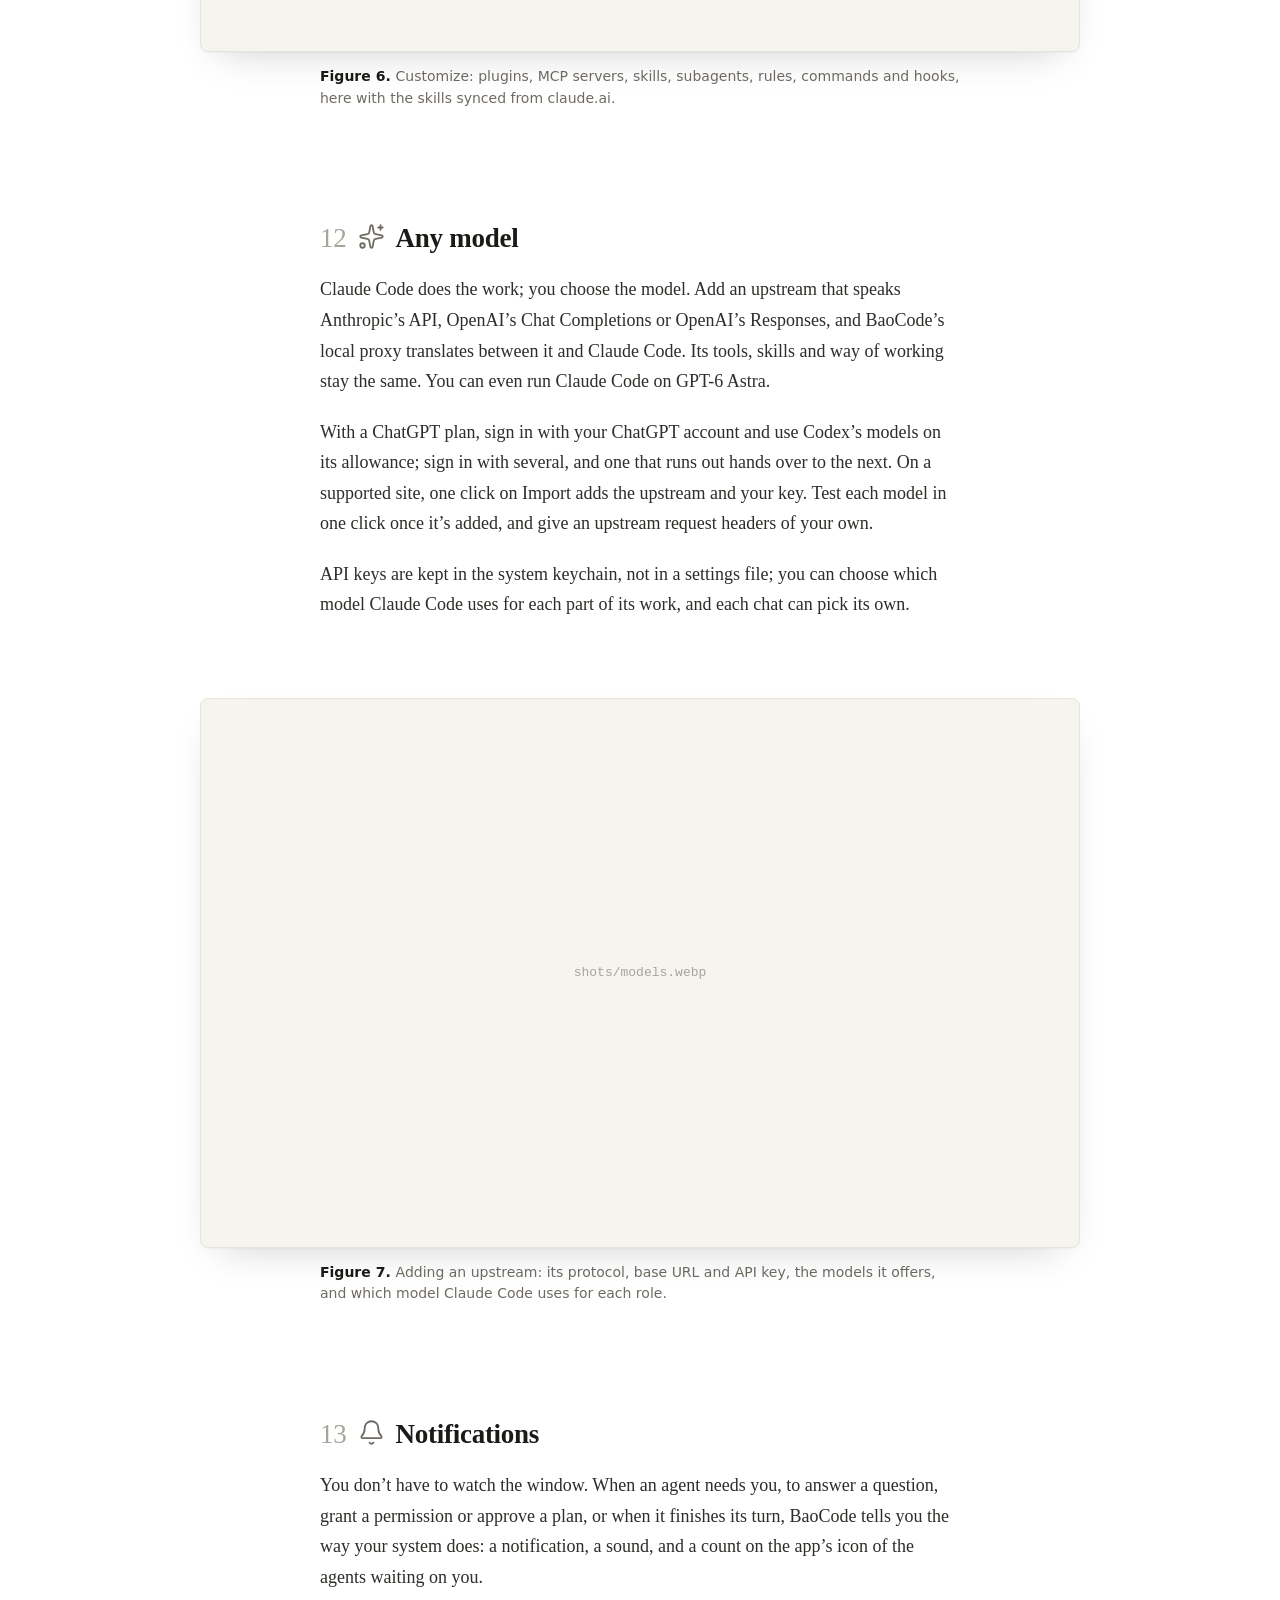
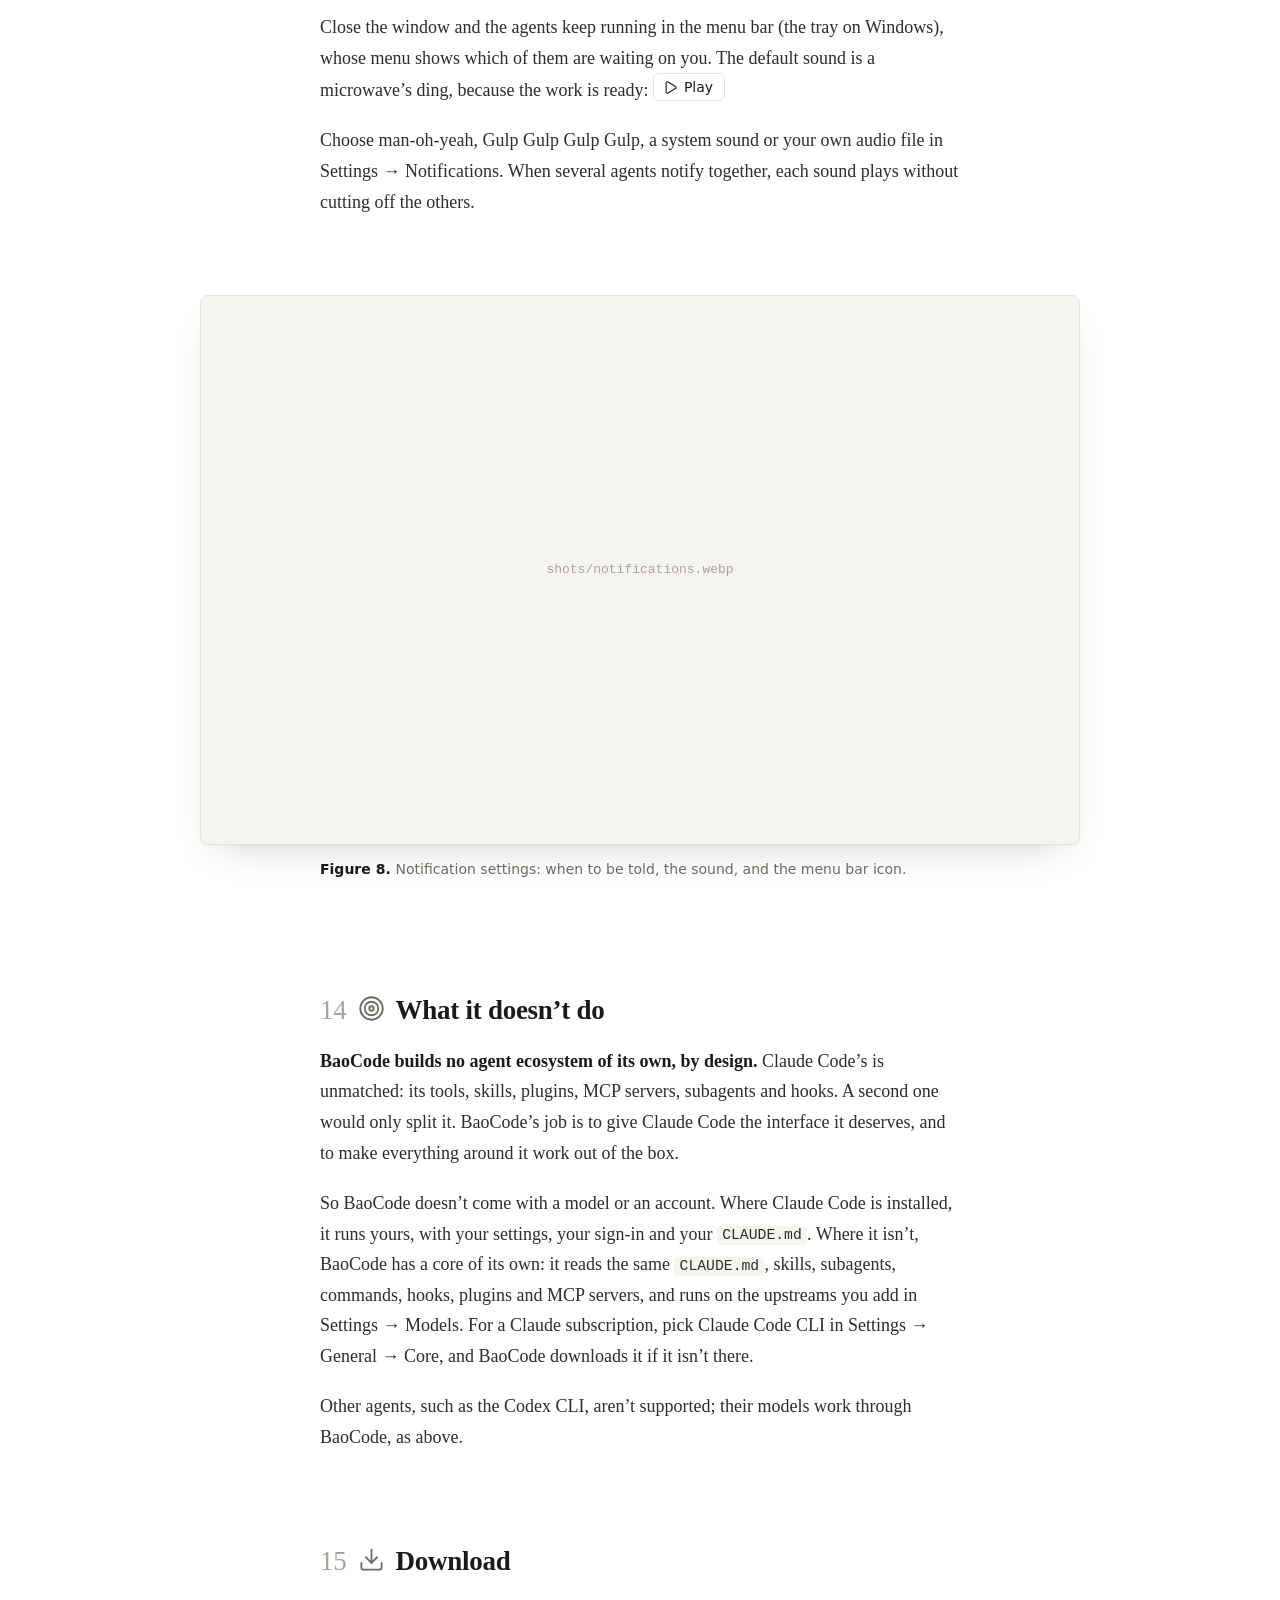
==== commit f48067d1: "merge: 整合官方 main 818dd9b5 合并 upstream/main 至 #616，保留 mobile-link 的手机连接与额度扩展。" ====
--- a/site/index.html
+++ b/site/index.html
@@ -78,7 +78,7 @@
 
   <h1 data-channel-title>BaoCode</h1>
   <p class="subtitle" data-channel-subtitle>An awesome, easy-to-use desktop UI for Claude Code, with a millisecond-fast IDE built in.</p>
-  <p class="meta"><span data-version>Version 1.8.0</span><span>macOS (Apple silicon and Intel), Windows (x64 and Arm64) and Linux, phone app in beta</span><span>Free and open source</span><span data-updated>Updated 2 November 2026</span></p>
+  <p class="meta"><span data-version>Version 1.8.1</span><span>macOS (Apple silicon and Intel), Windows (x64 and Arm64) and Linux, phone app in beta</span><span>Free and open source</span><span data-updated>Updated 2 November 2026</span></p>
 
   <div class="actions">
     <a class="button primary" href="download.html"><svg class="ic logo" aria-hidden="true"><use href="#ic-apple"/></svg>Download for Mac</a>
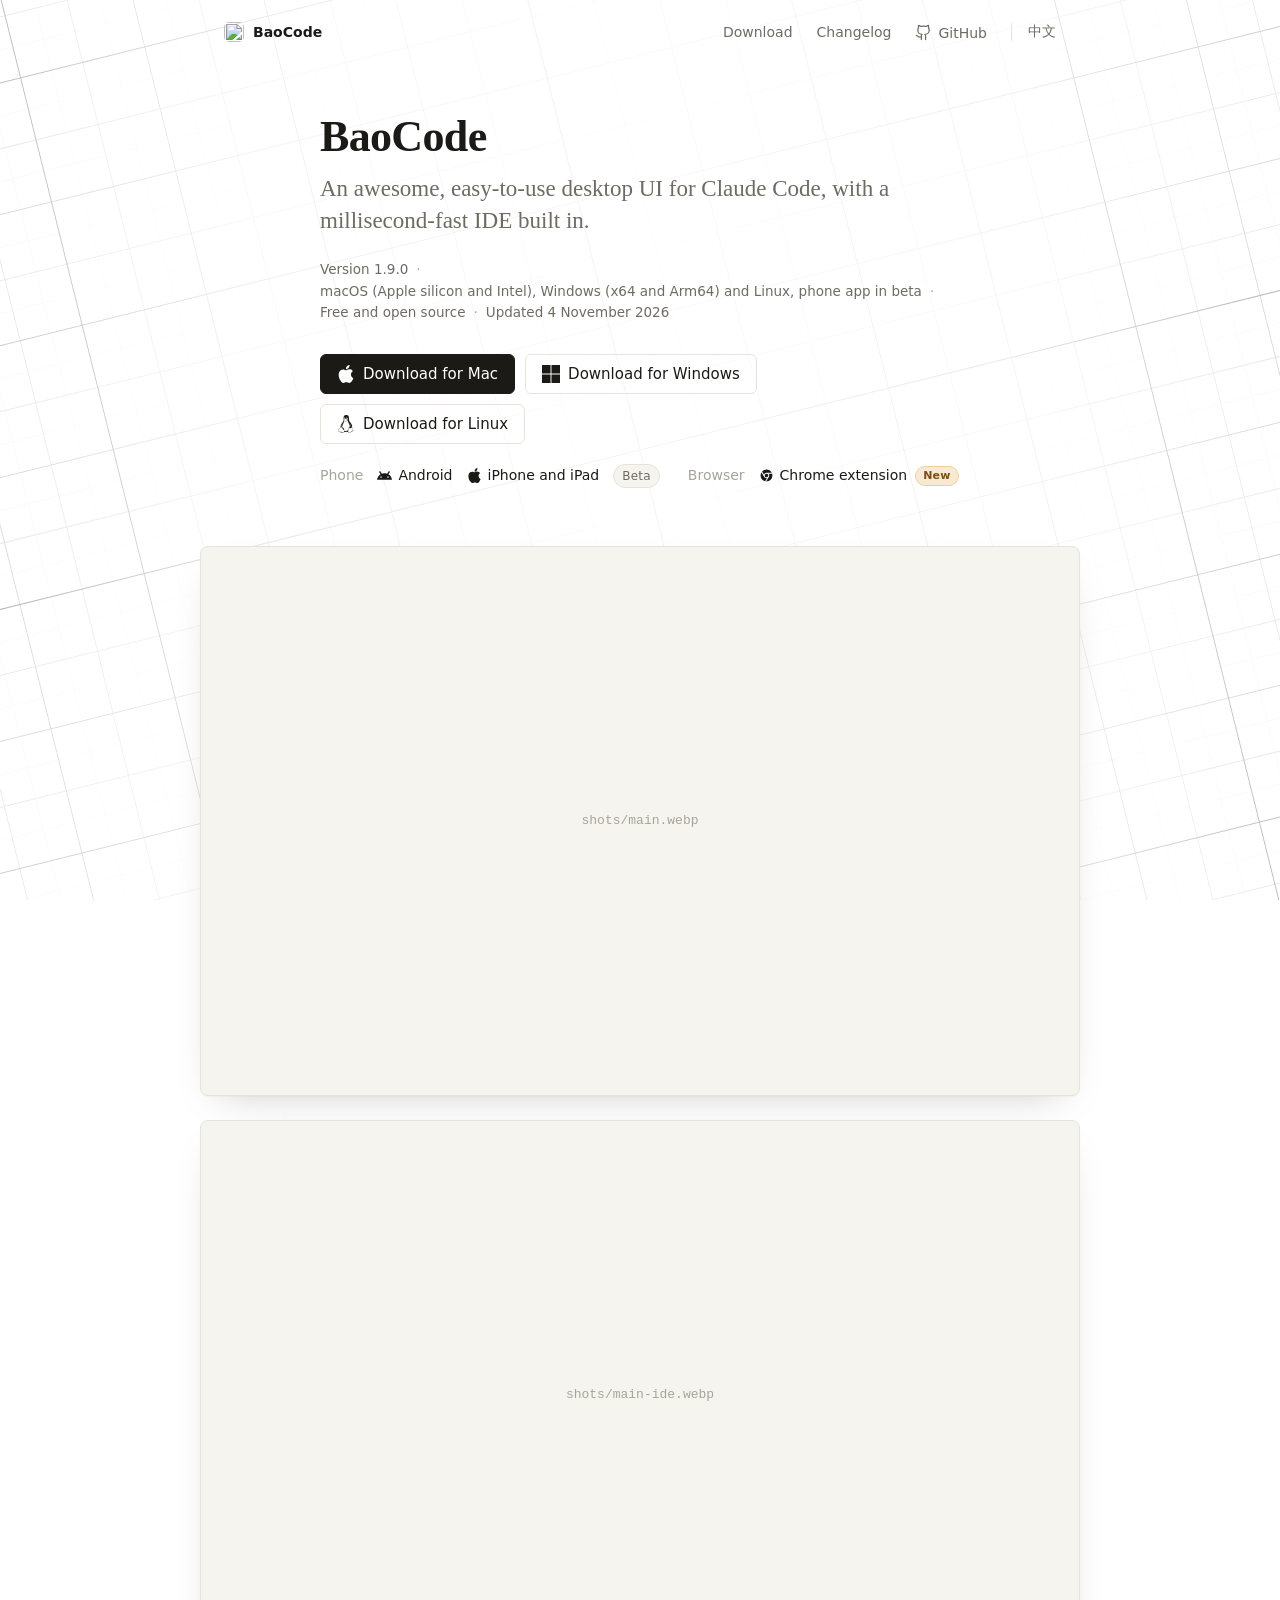
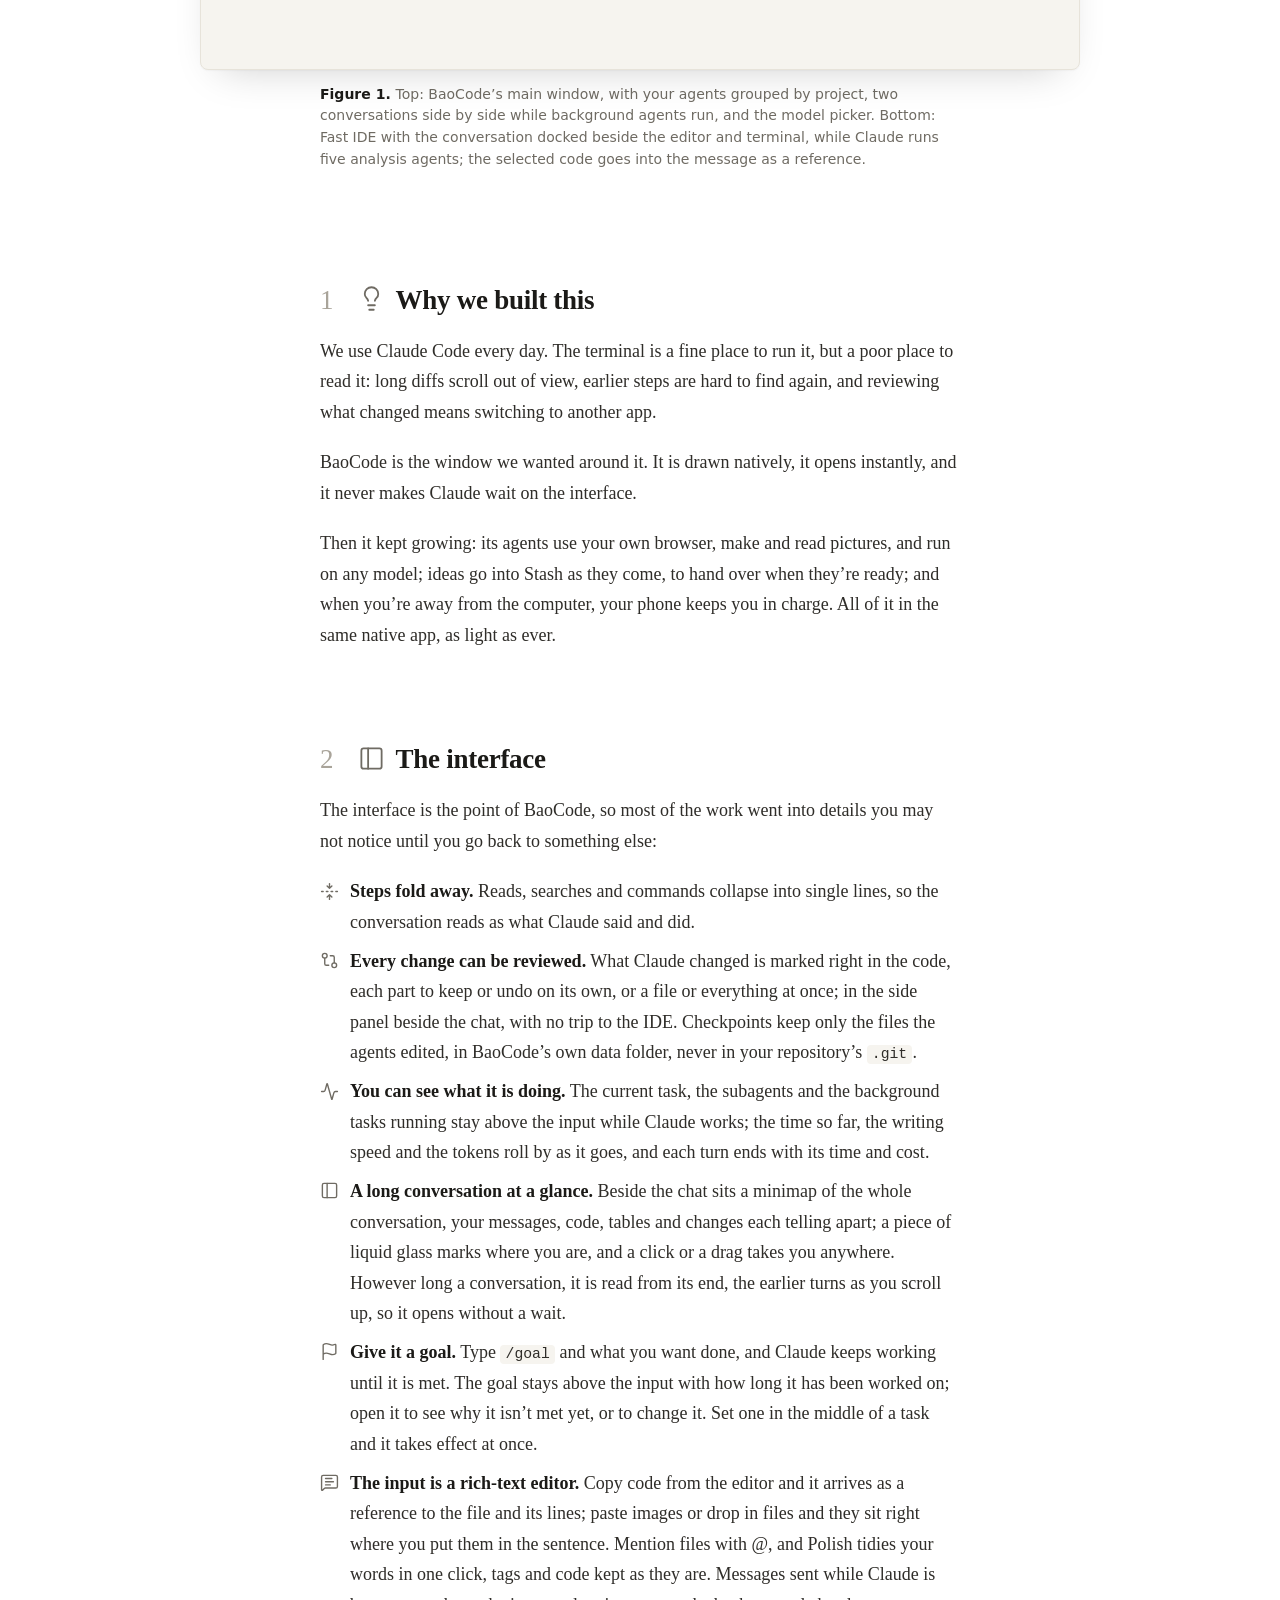
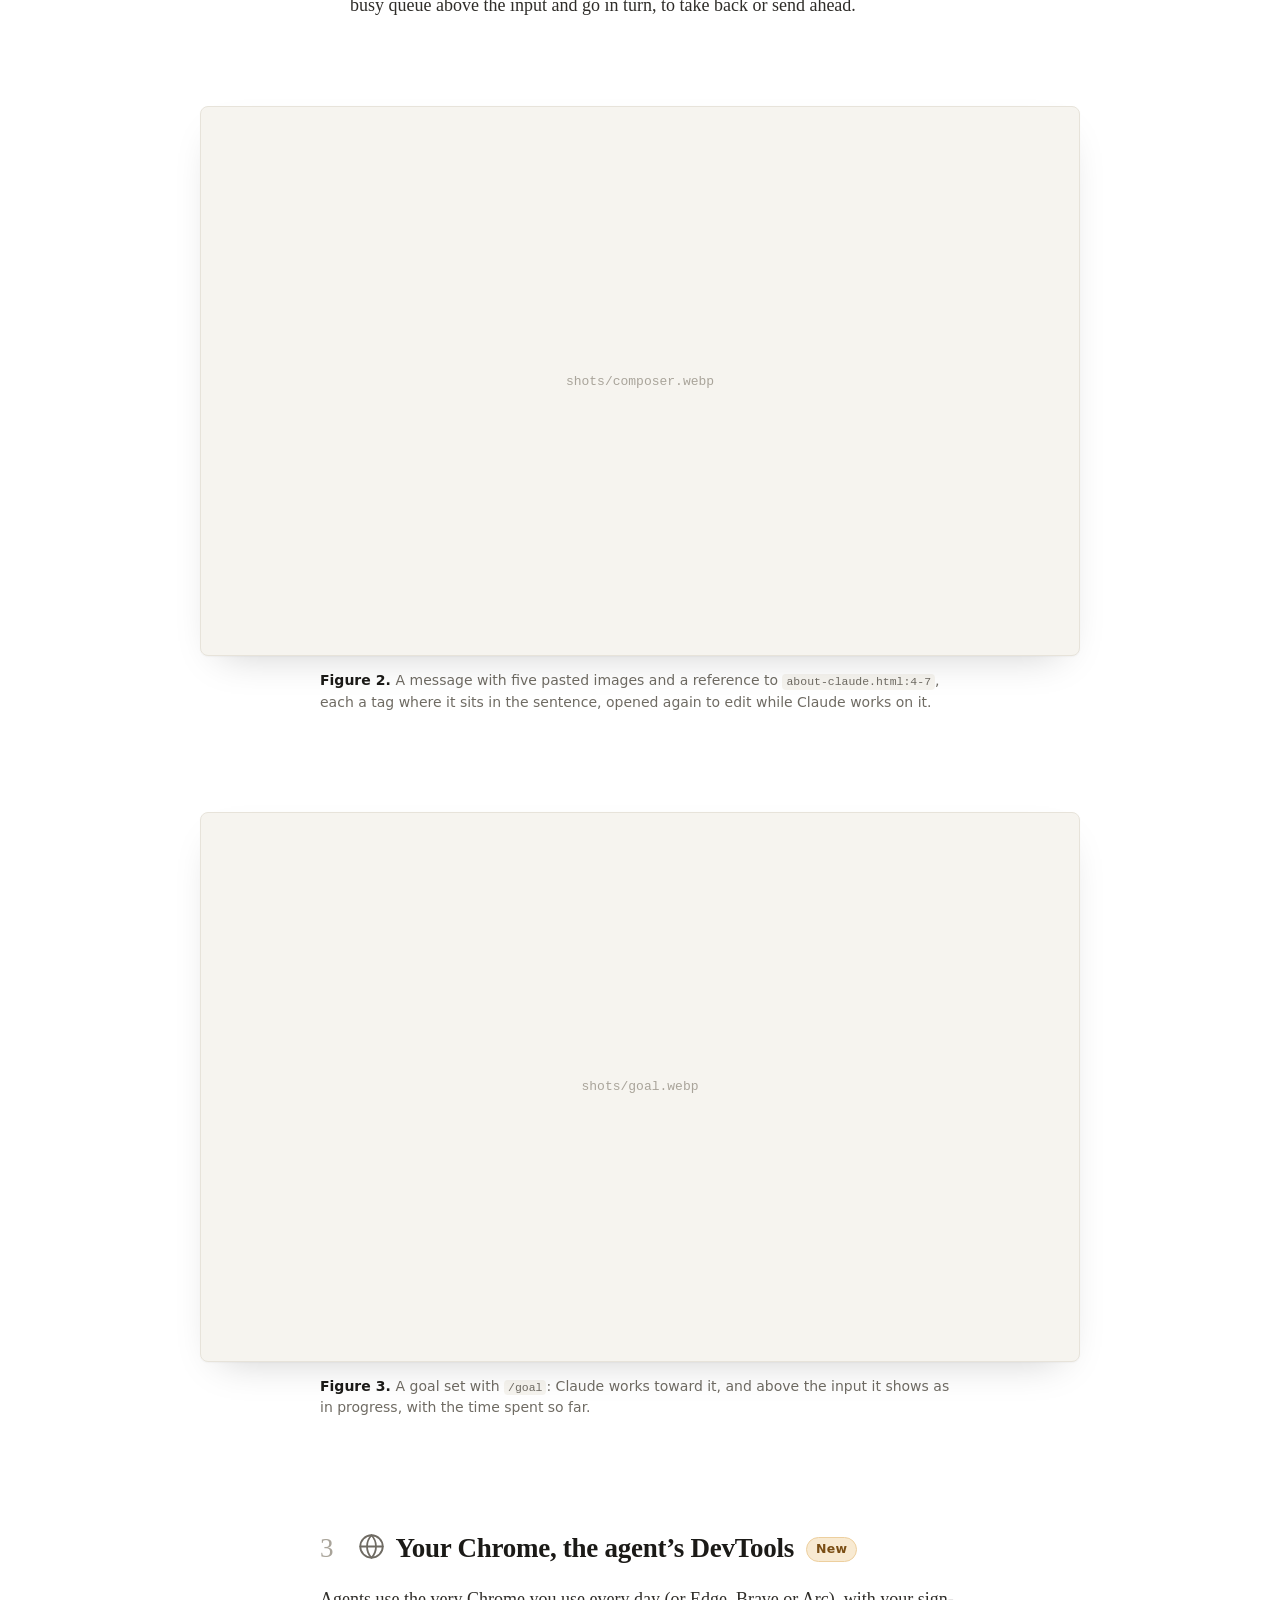
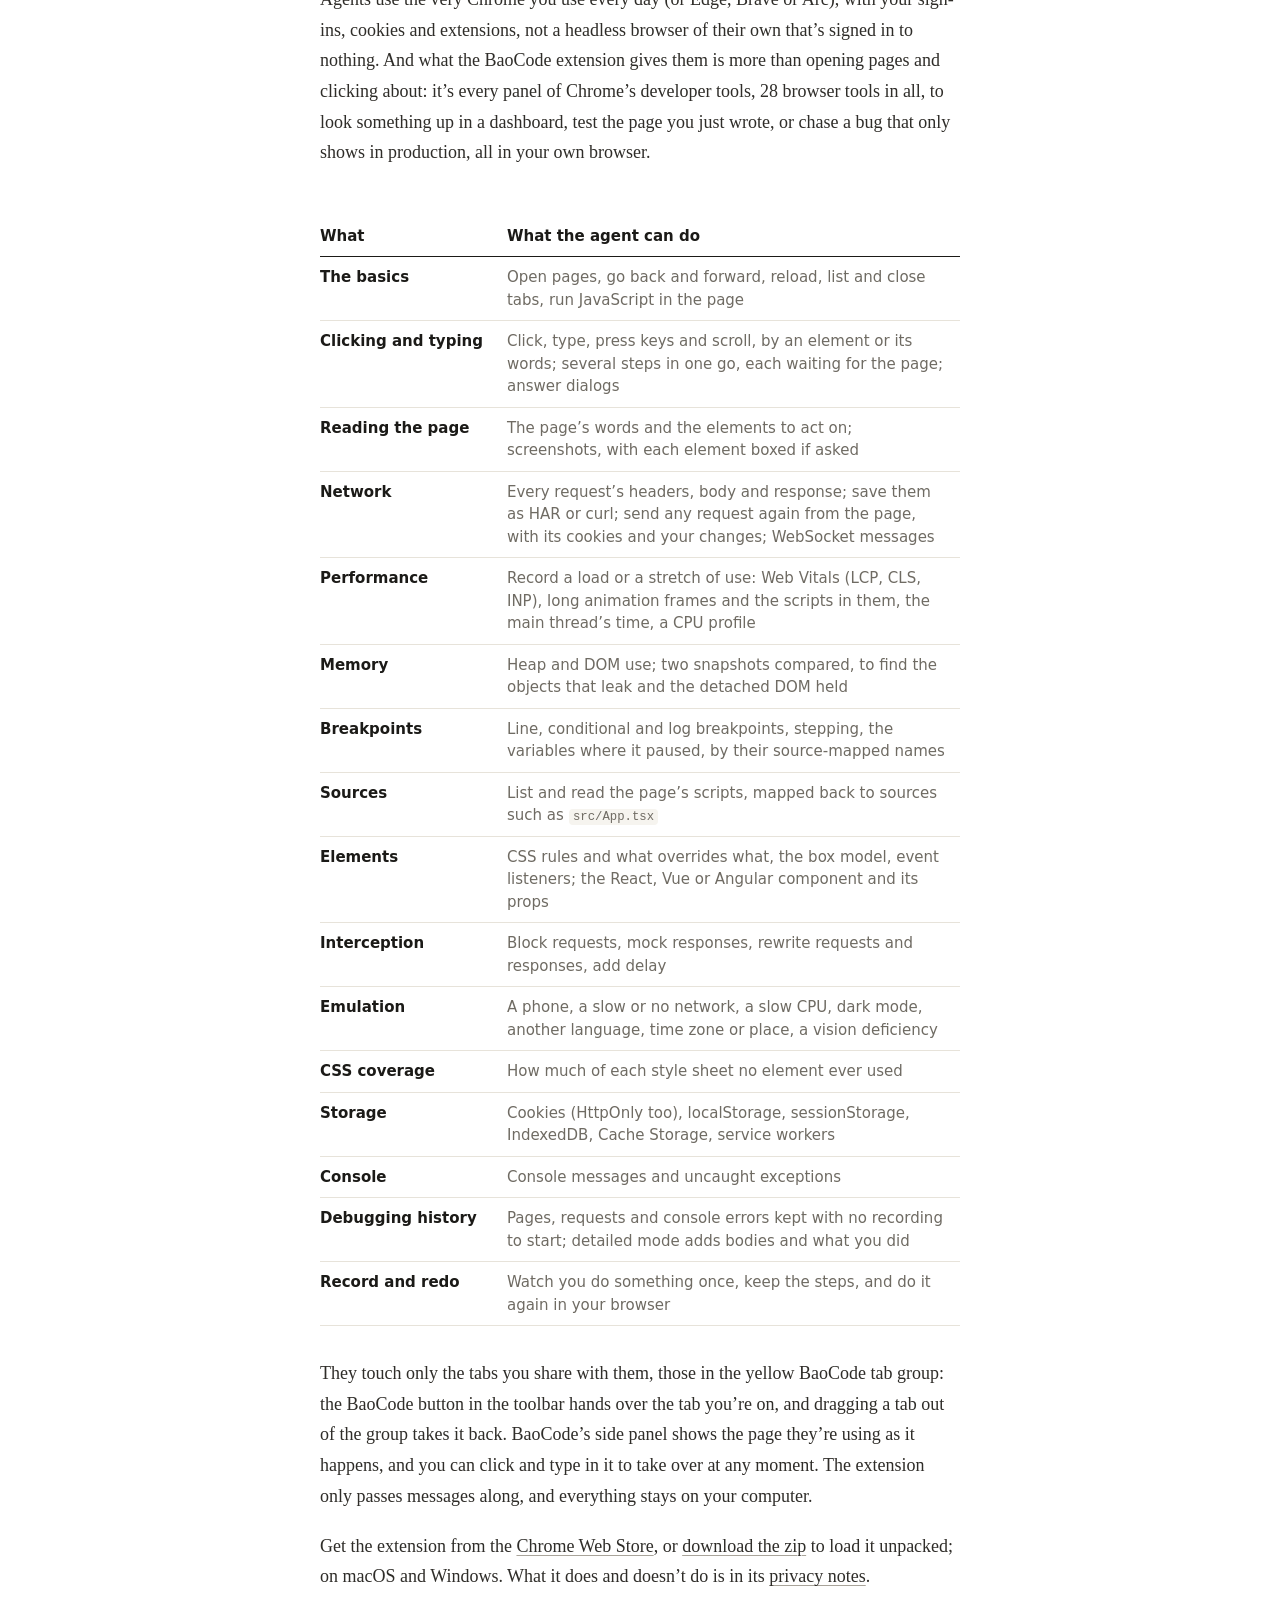
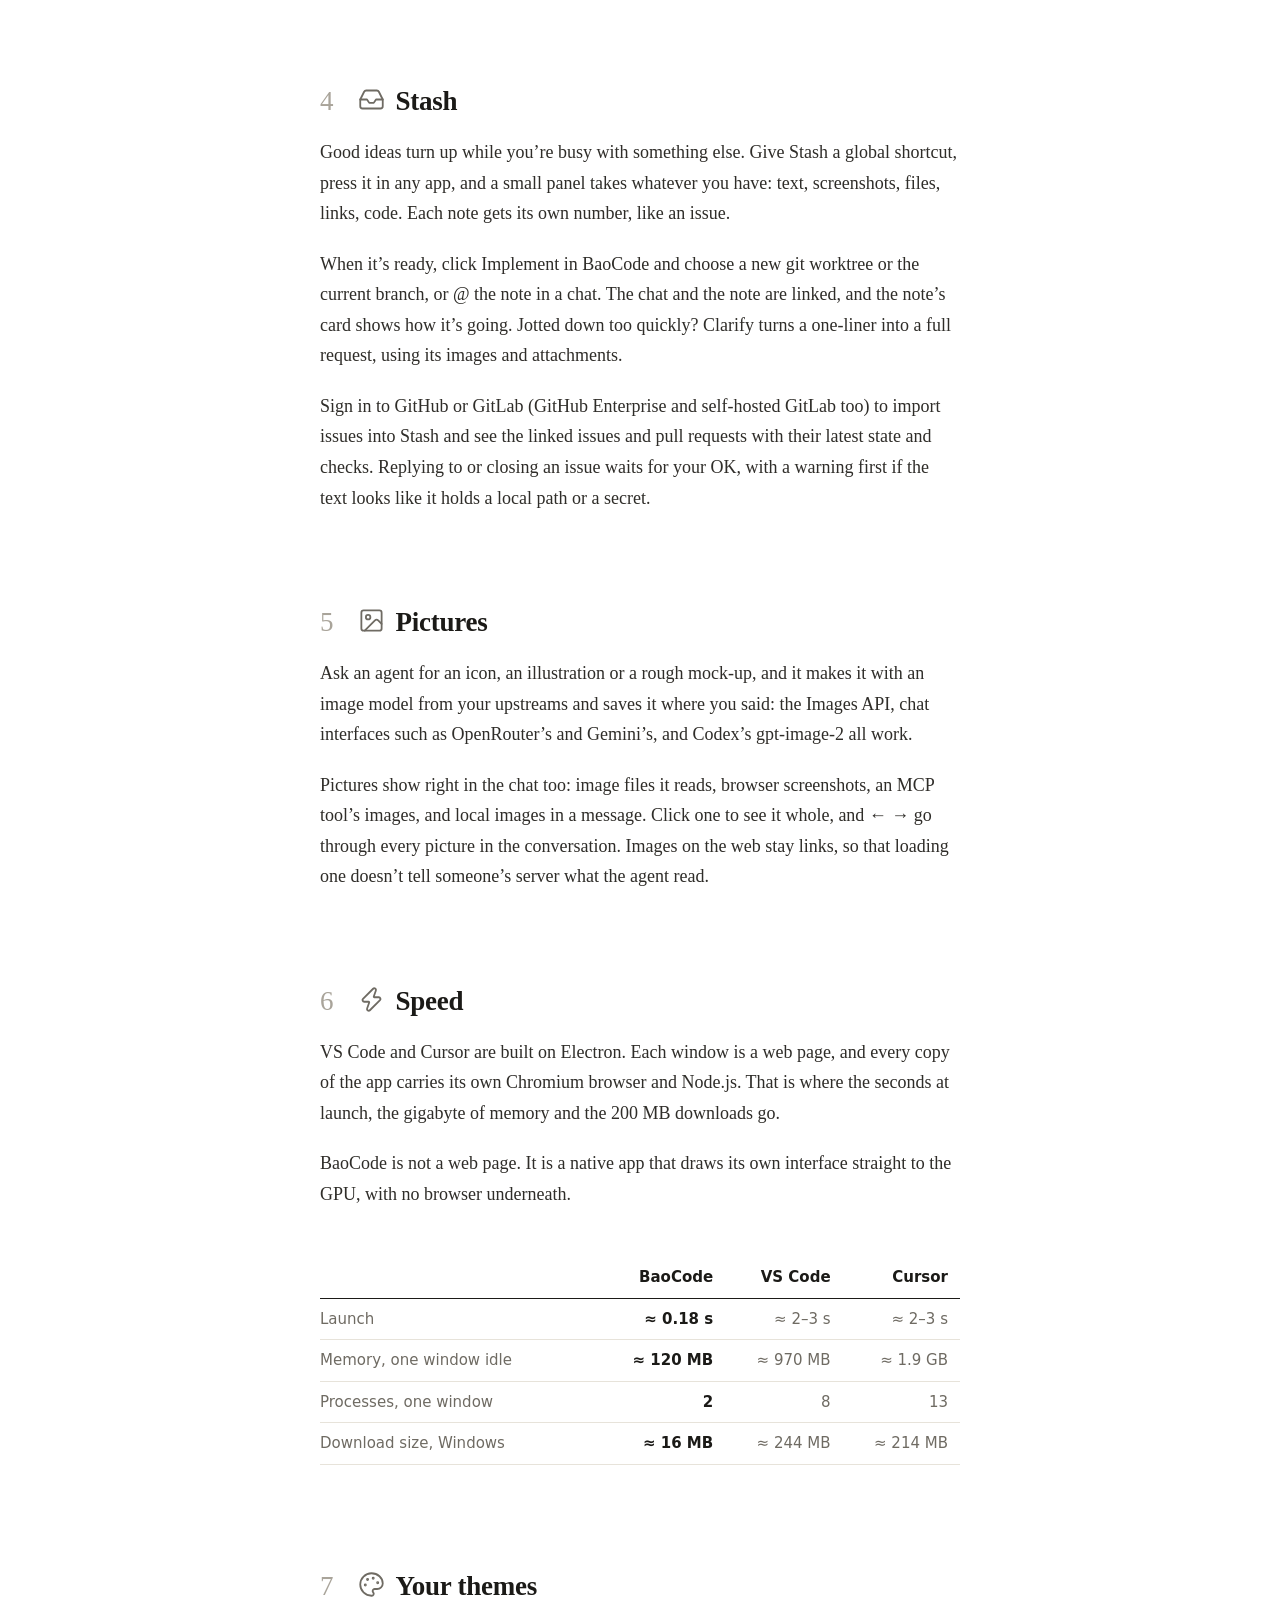
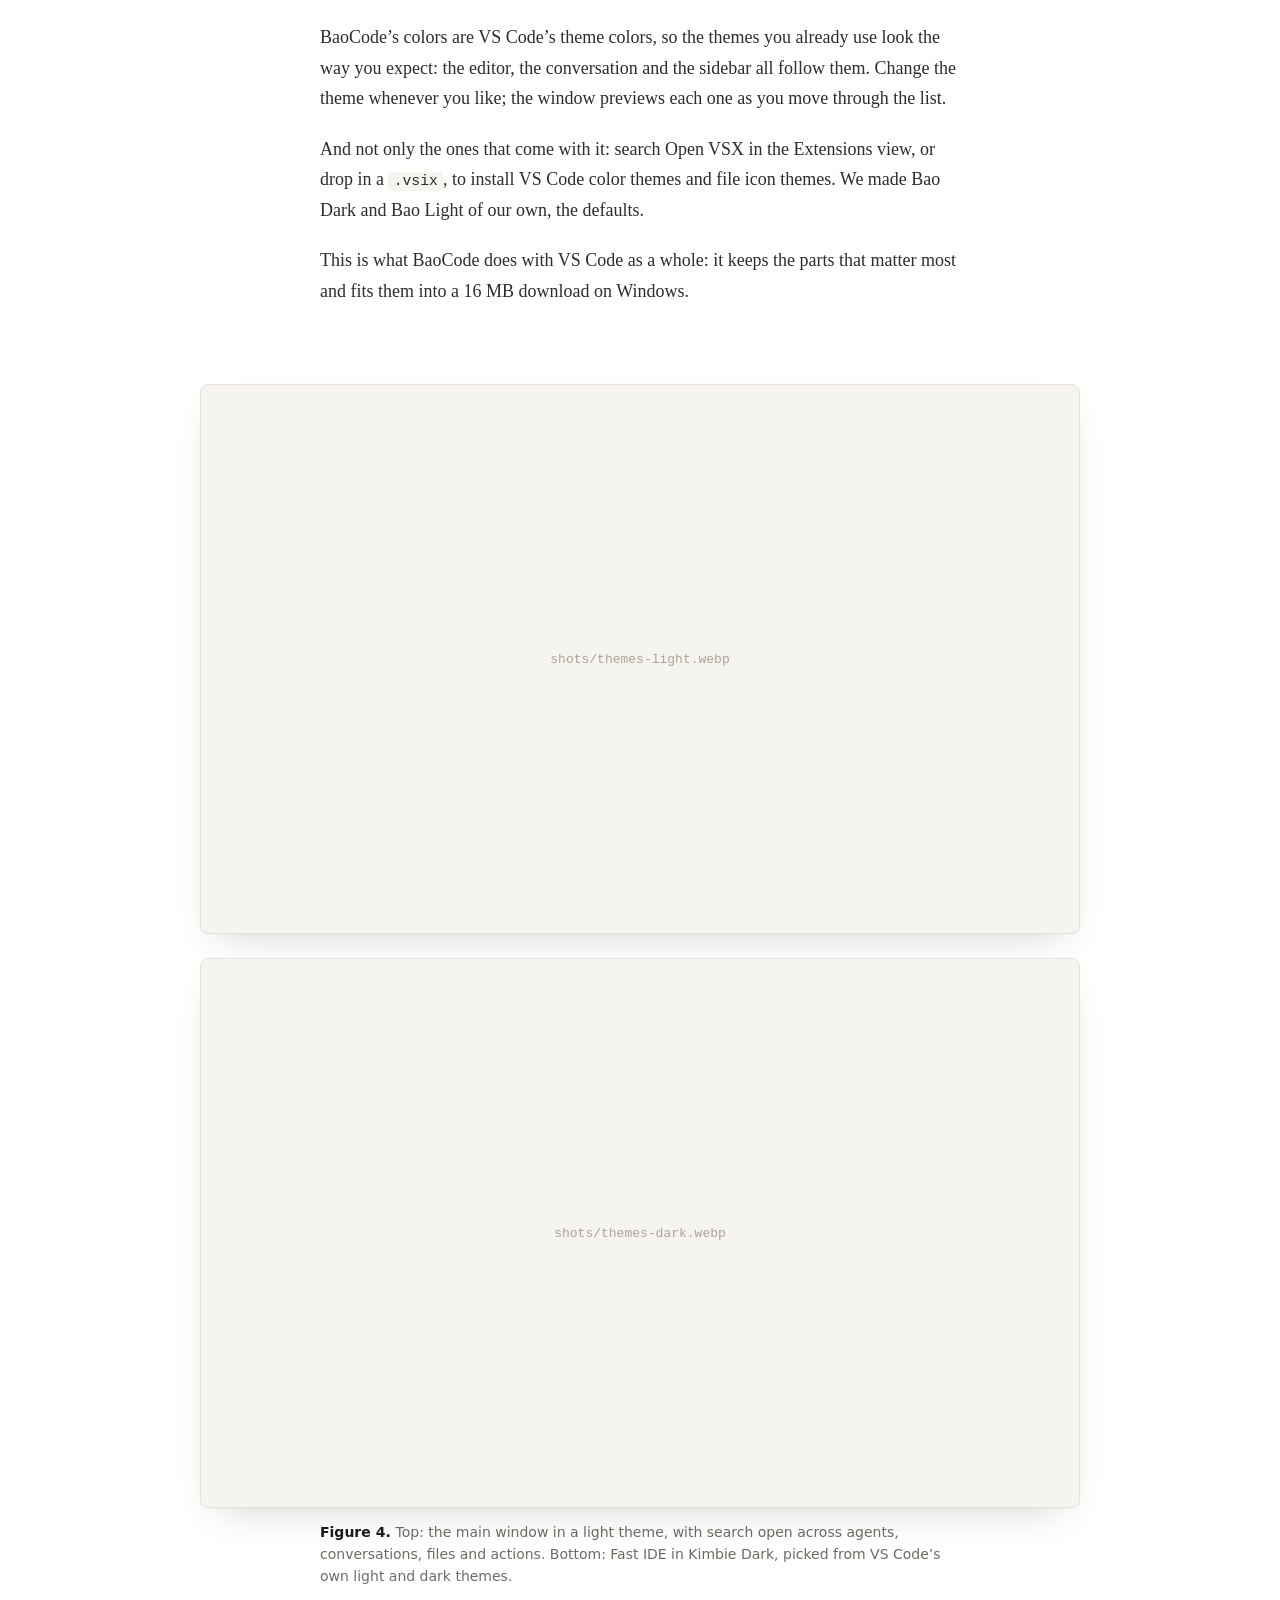
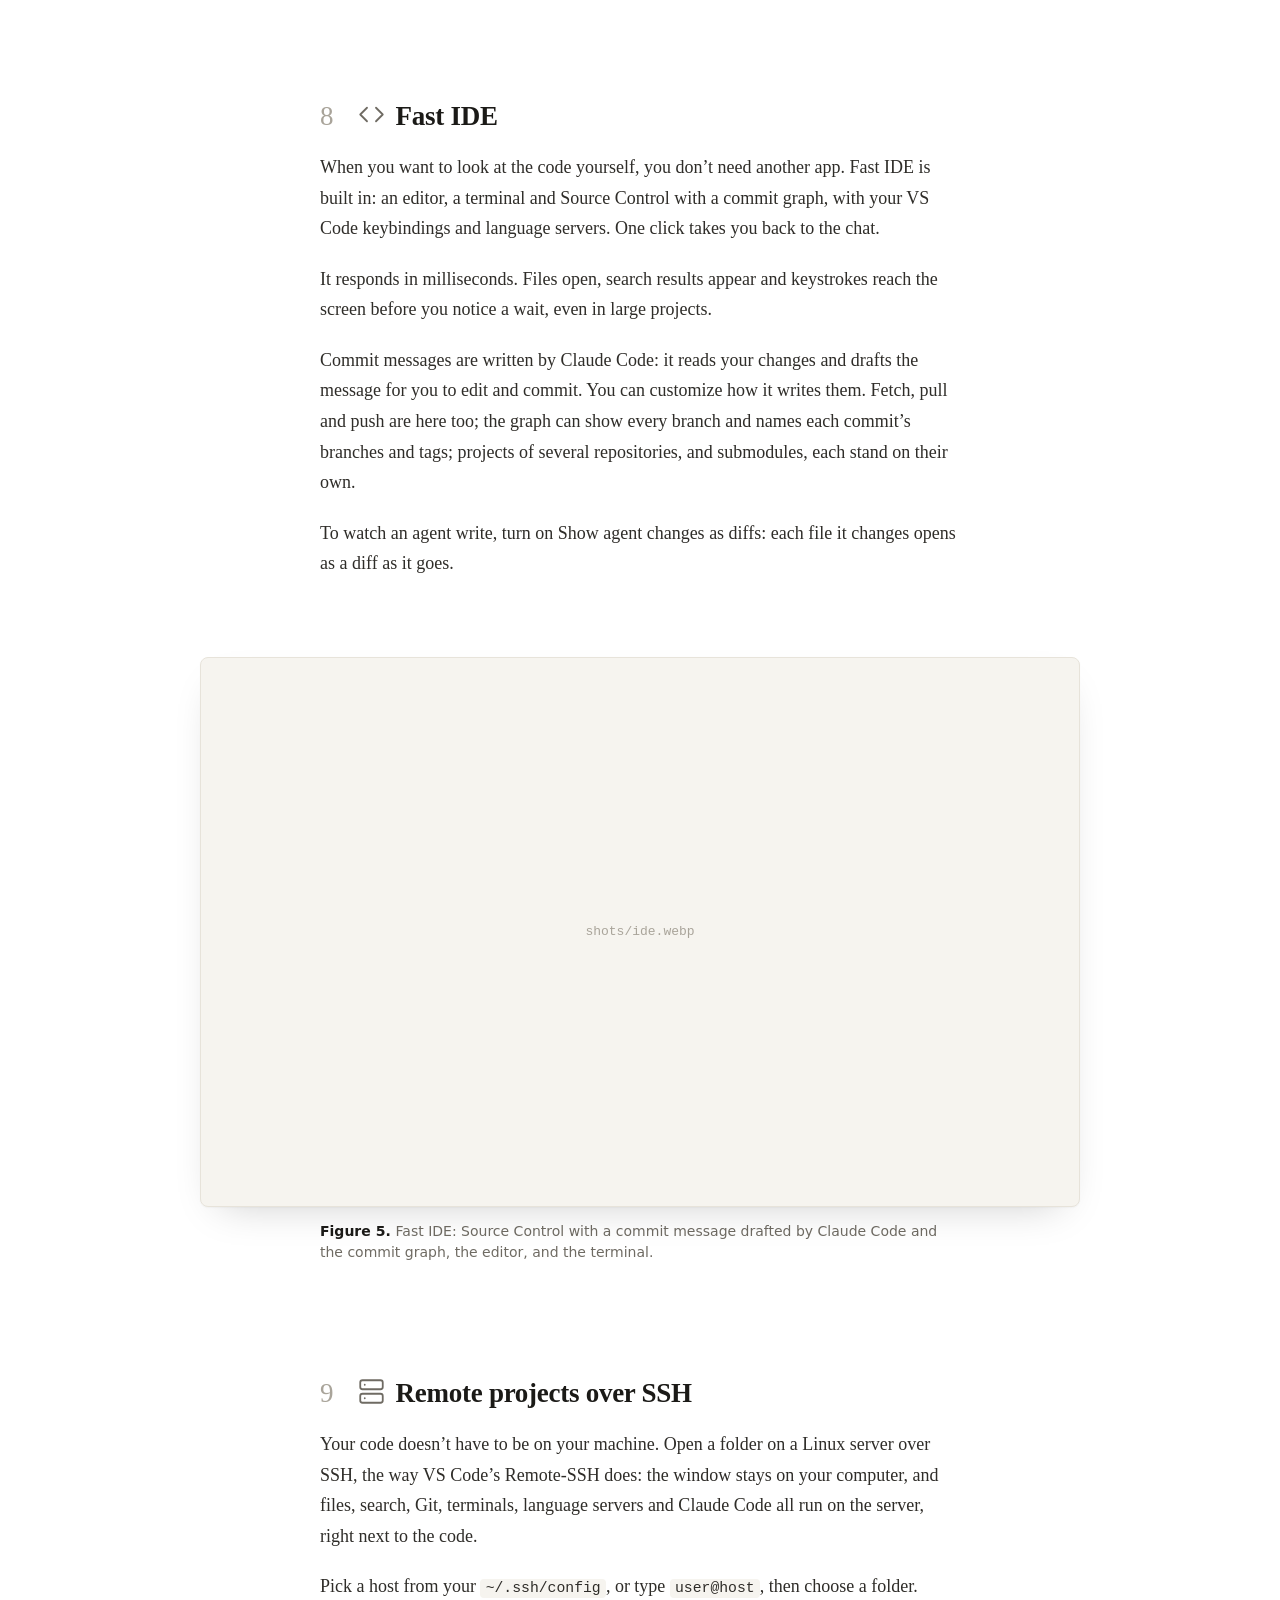
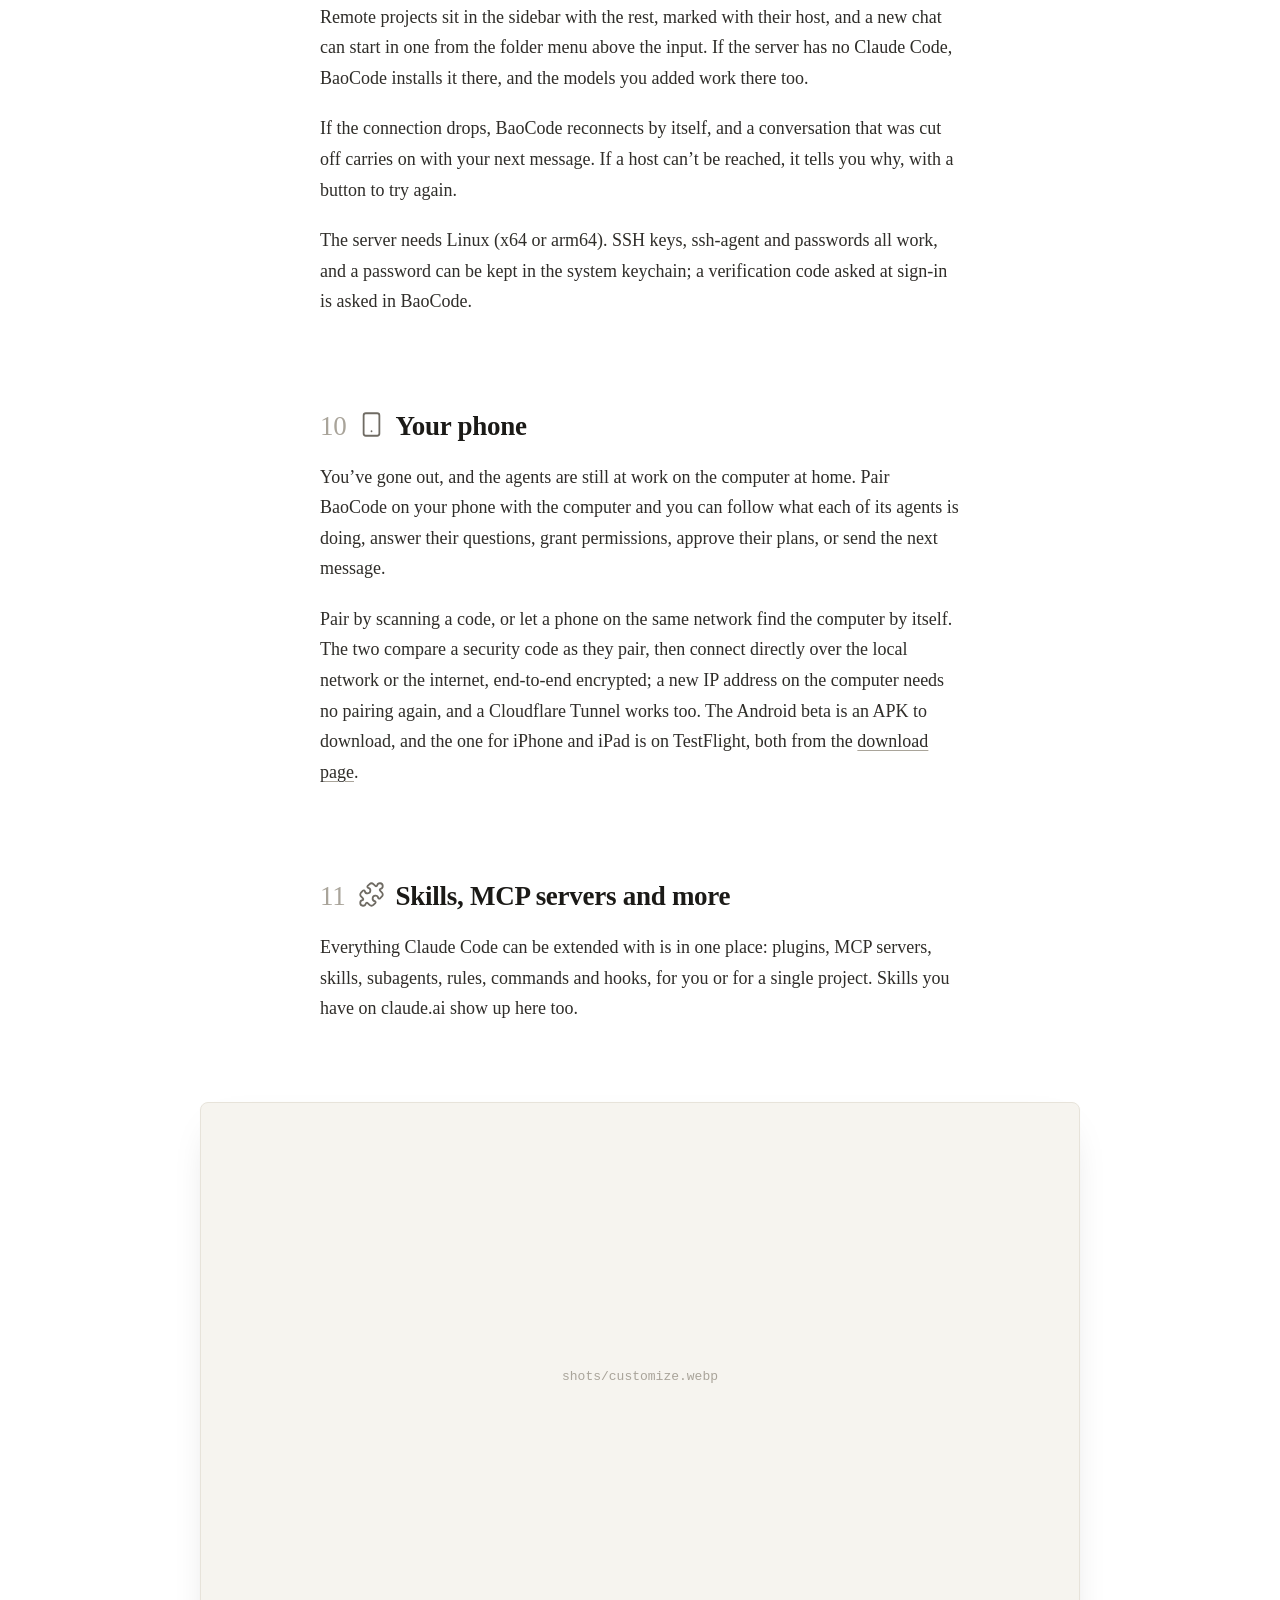
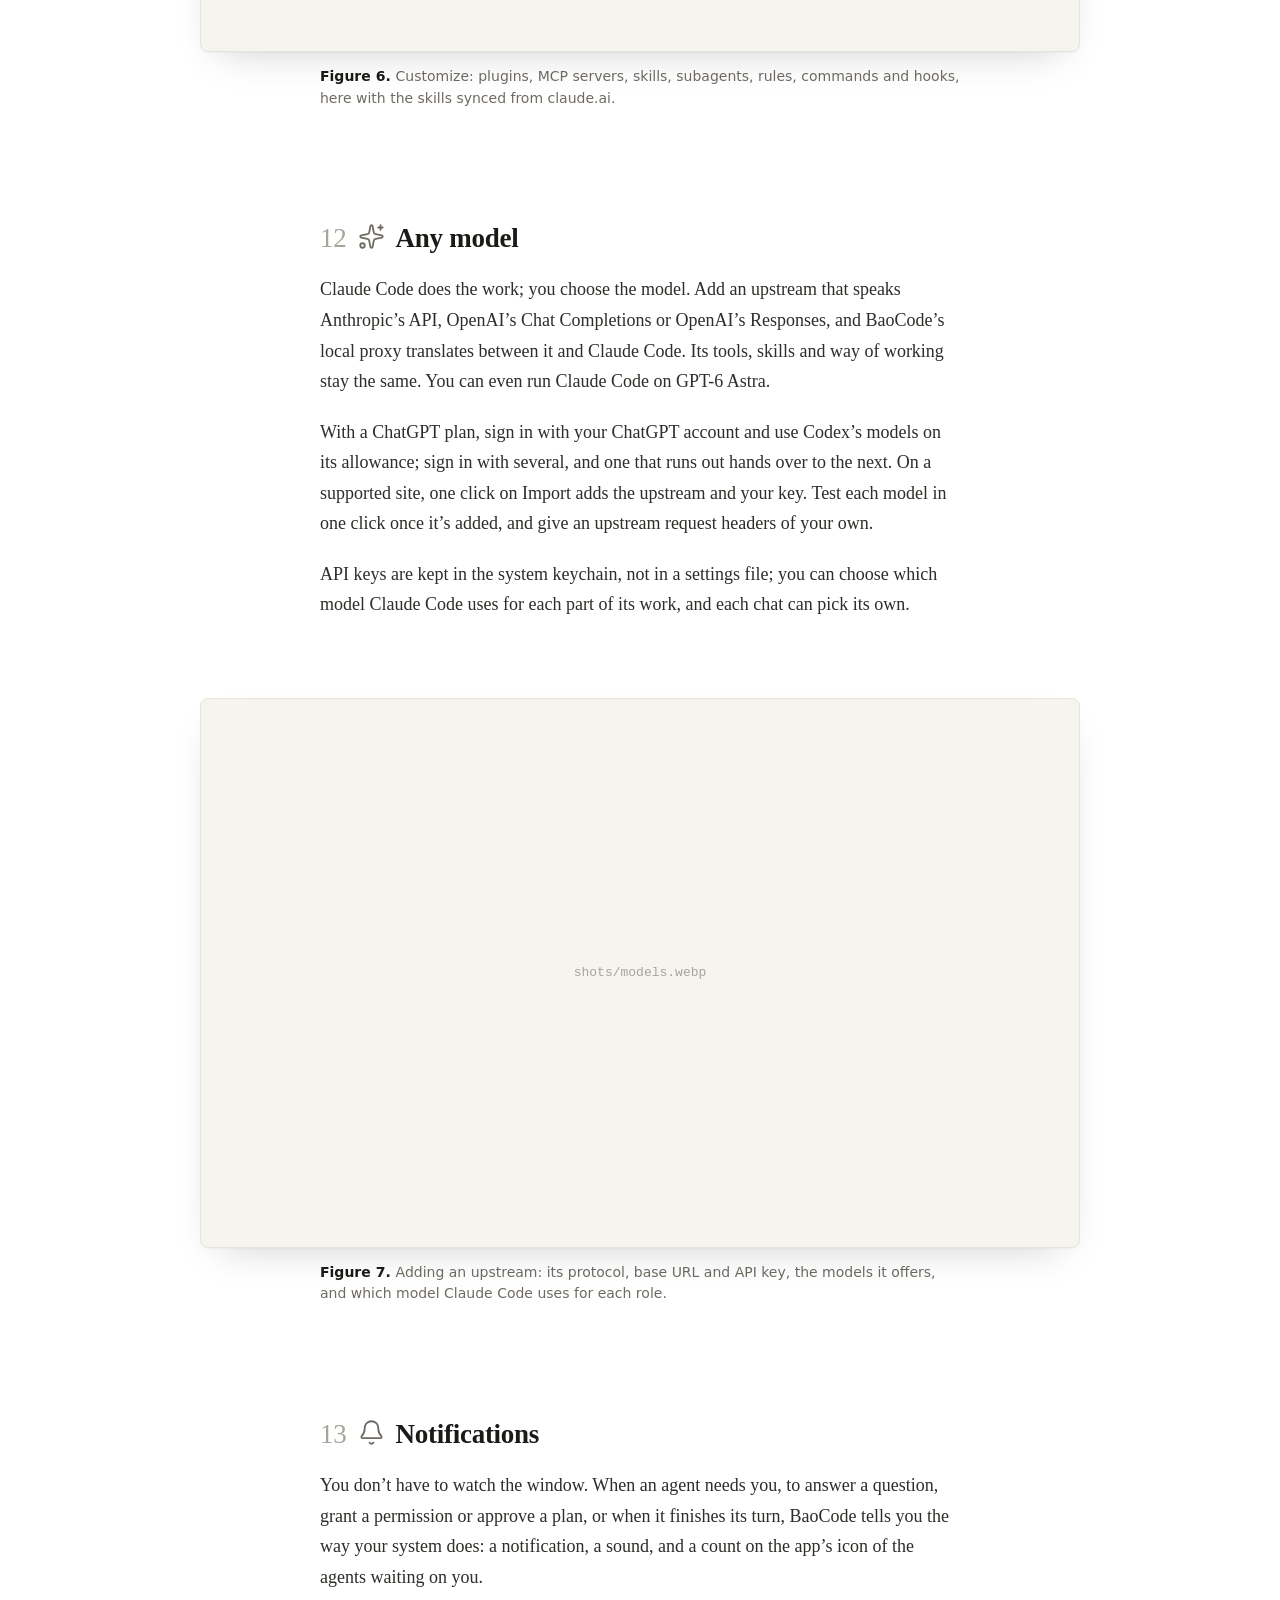
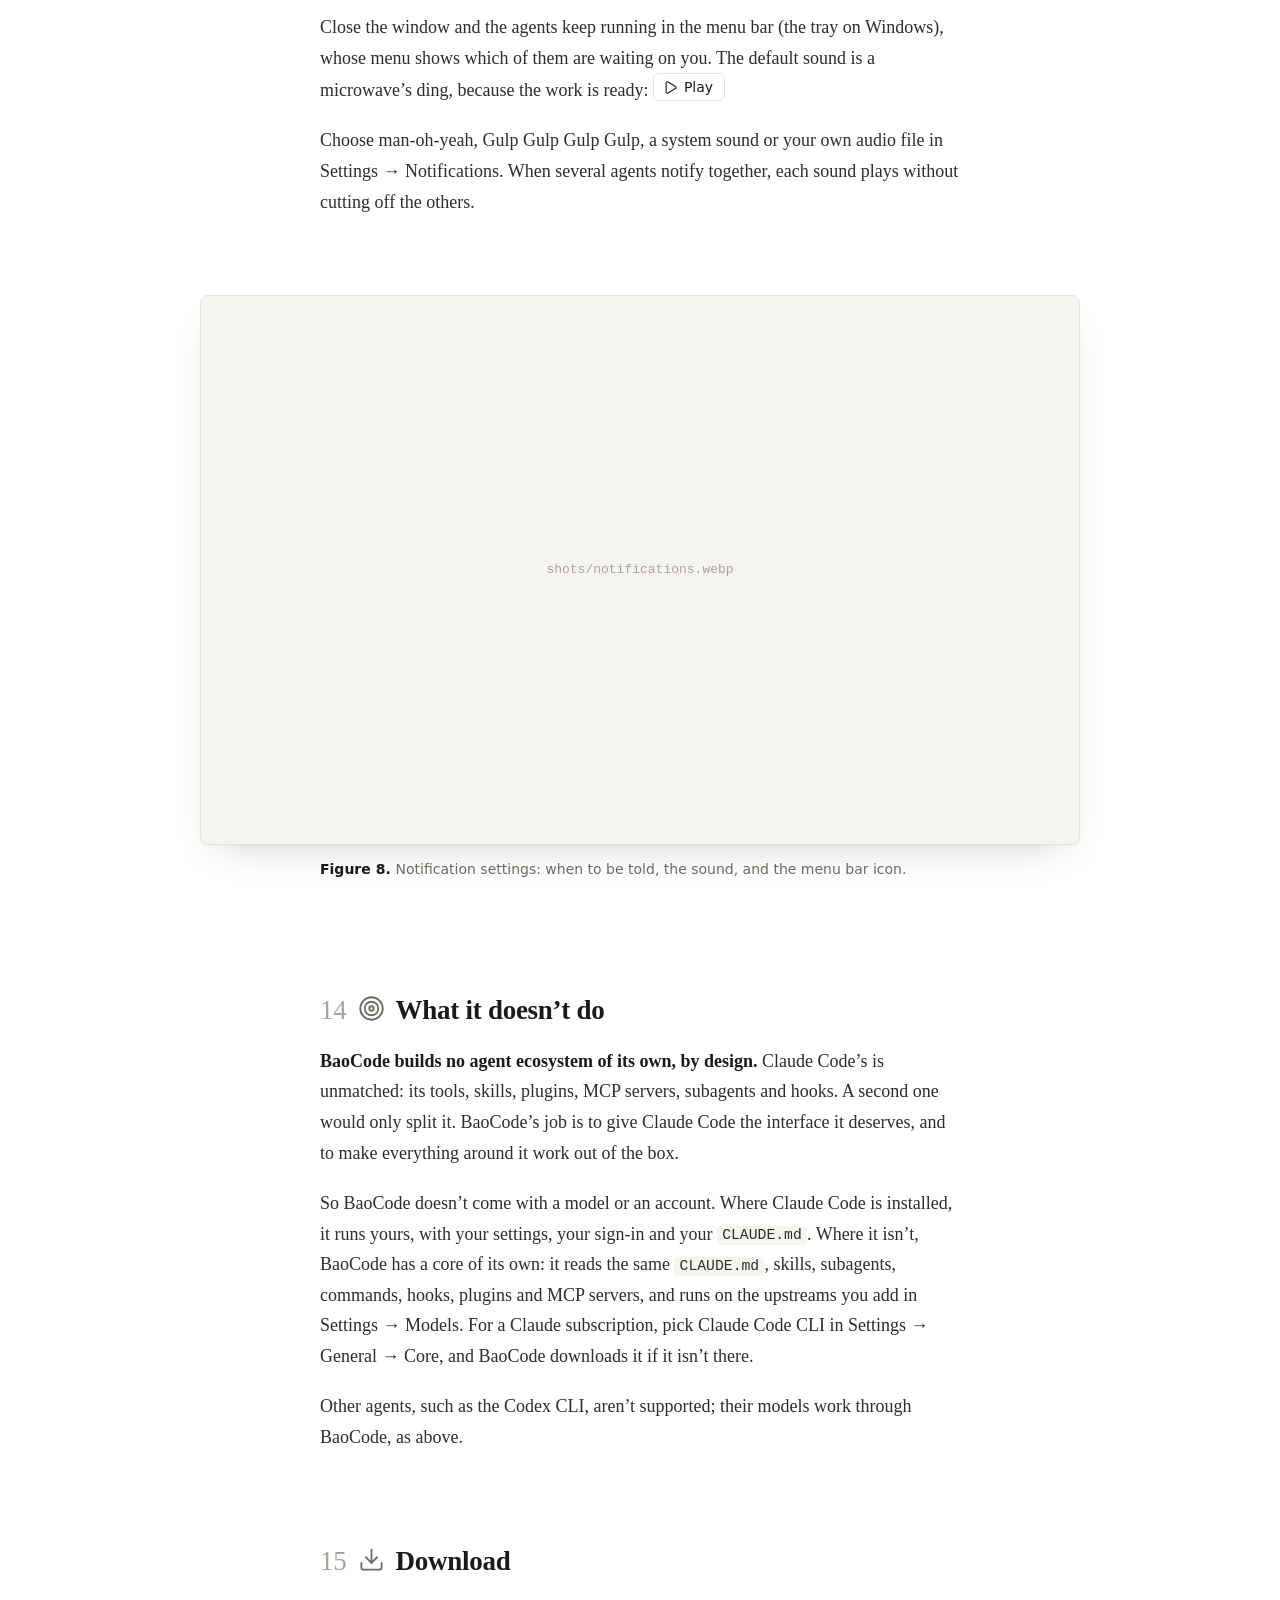
==== commit febd504c: "merge: 整合官方 main 38df90ff" ====
--- a/site/index.html
+++ b/site/index.html
@@ -78,7 +78,7 @@
 
   <h1 data-channel-title>BaoCode</h1>
   <p class="subtitle" data-channel-subtitle>An awesome, easy-to-use desktop UI for Claude Code, with a millisecond-fast IDE built in.</p>
-  <p class="meta"><span data-version>Version 1.8.1</span><span>macOS (Apple silicon and Intel), Windows (x64 and Arm64) and Linux, phone app in beta</span><span>Free and open source</span><span data-updated>Updated 2 November 2026</span></p>
+  <p class="meta"><span data-version>Version 1.9.0</span><span>macOS (Apple silicon and Intel), Windows (x64 and Arm64) and Linux, phone app in beta</span><span>Free and open source</span><span data-updated>Updated 4 November 2026</span></p>
 
   <div class="actions">
     <a class="button primary" href="download.html"><svg class="ic logo" aria-hidden="true"><use href="#ic-apple"/></svg>Download for Mac</a>
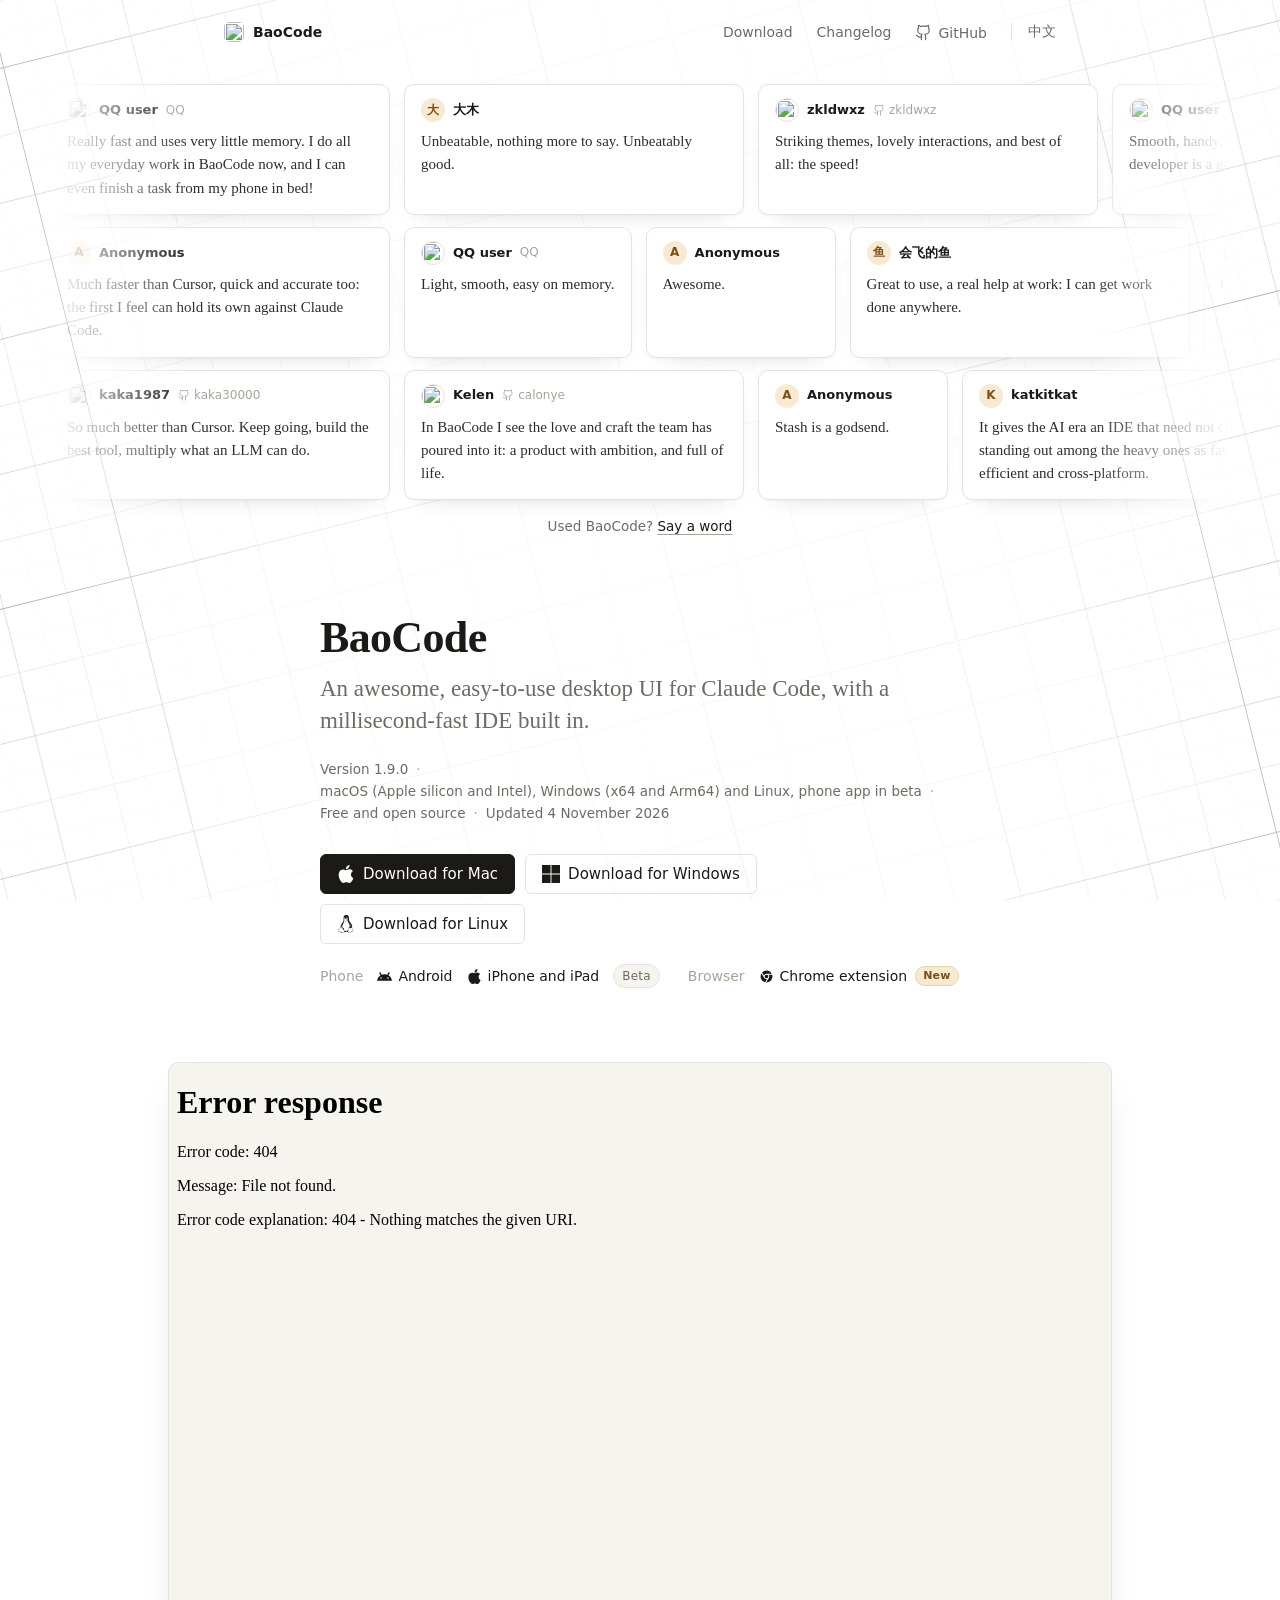
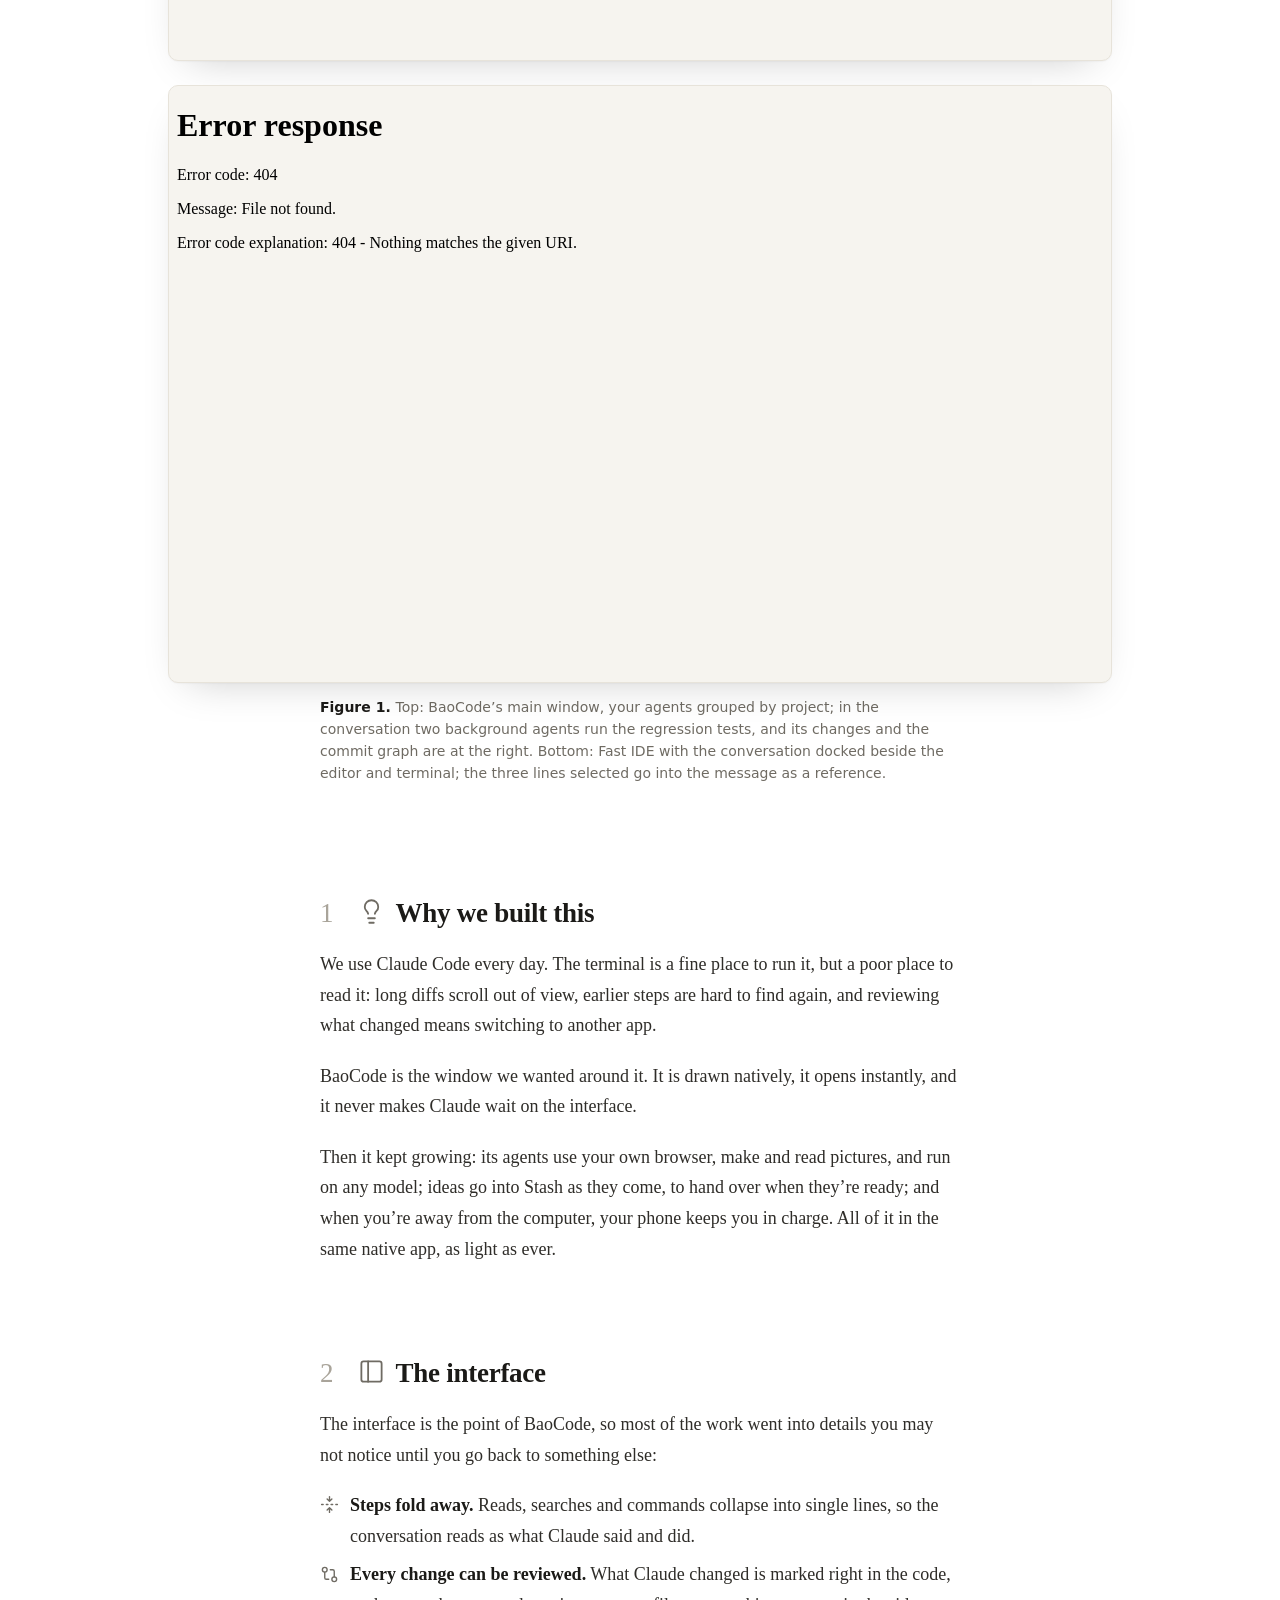
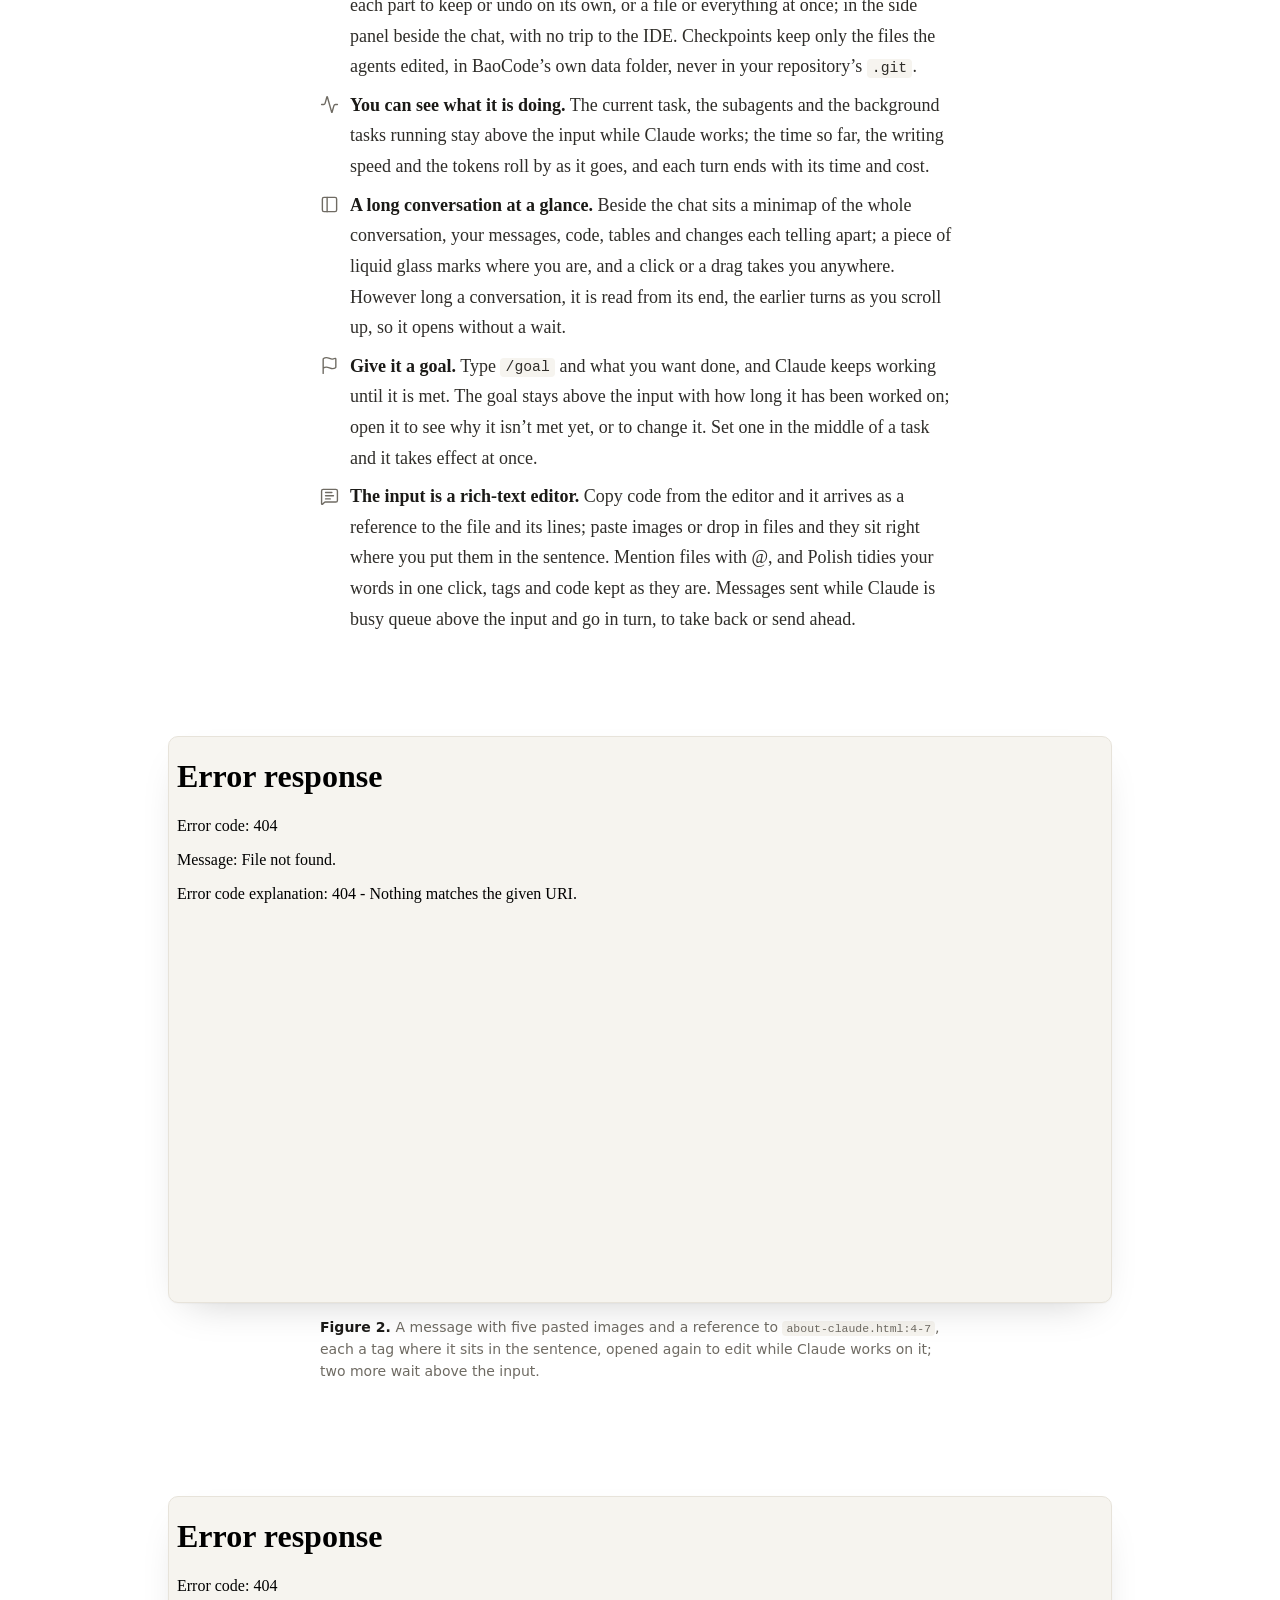
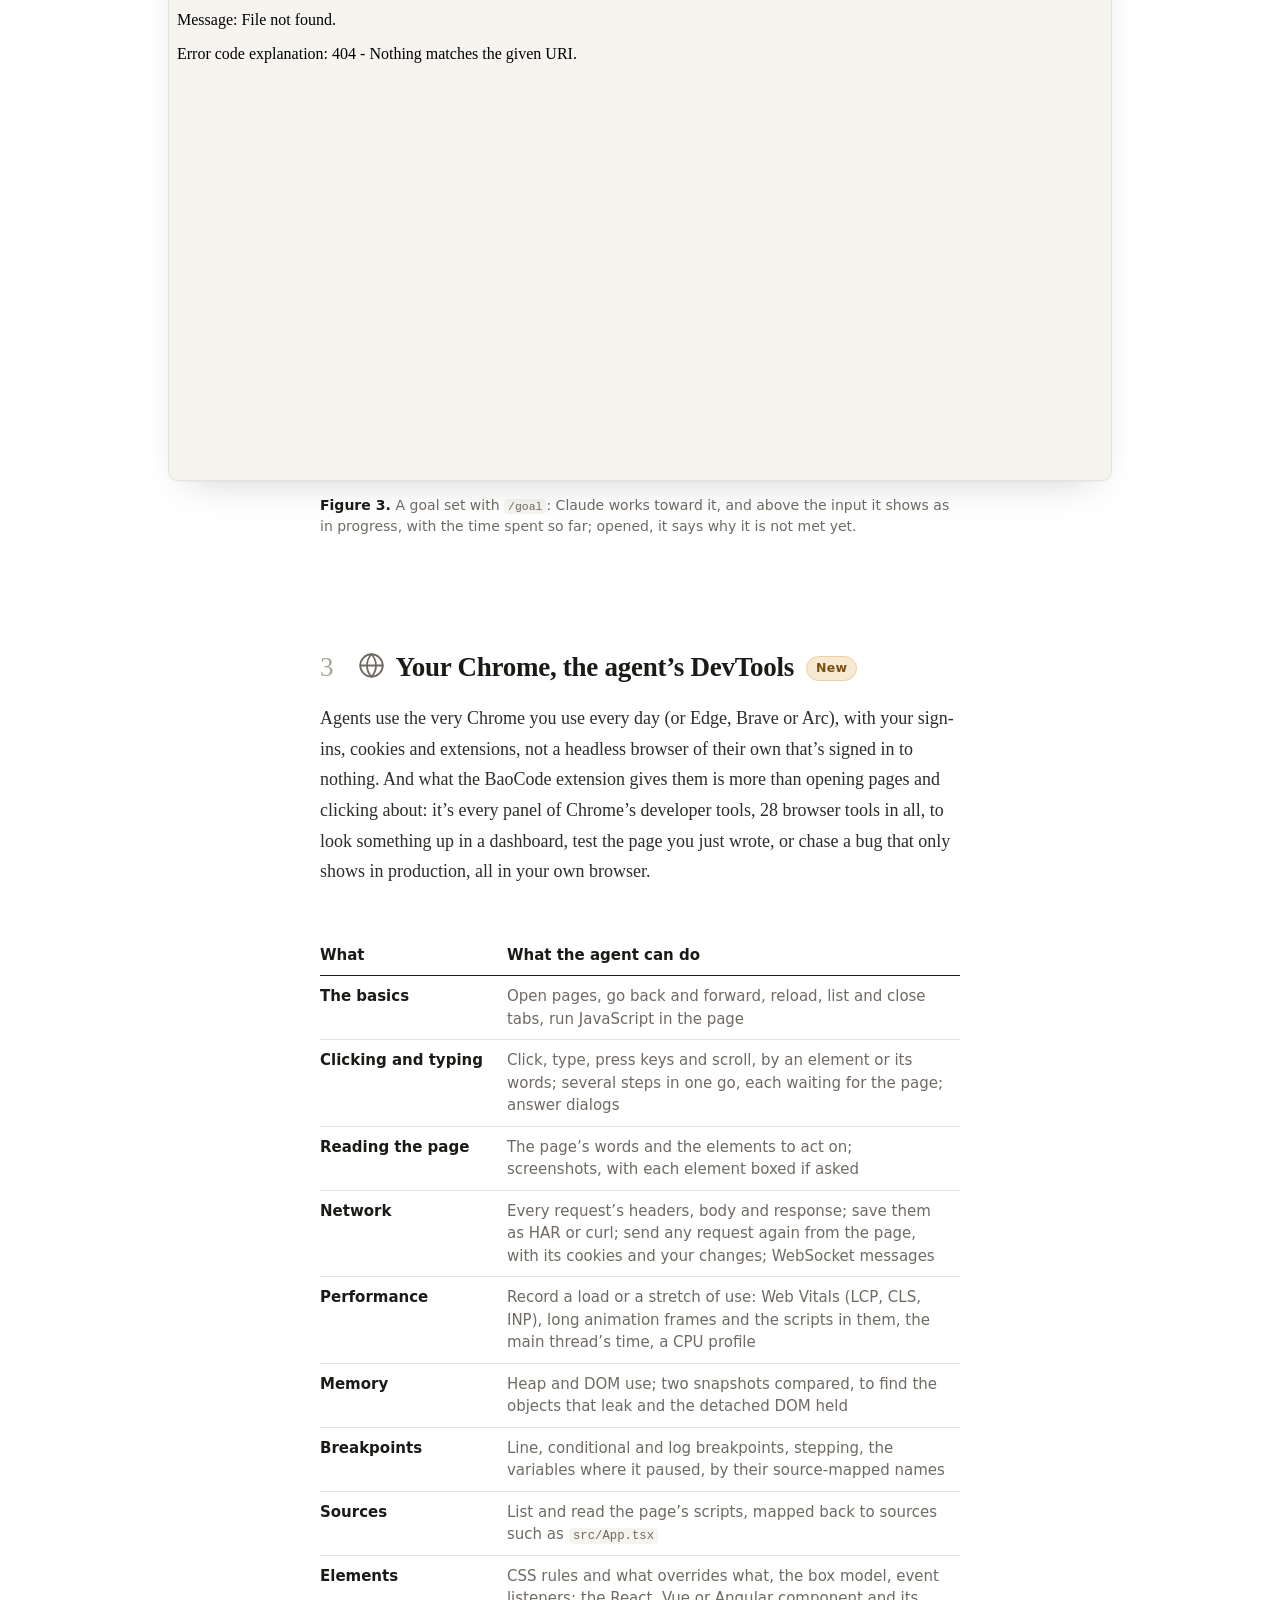
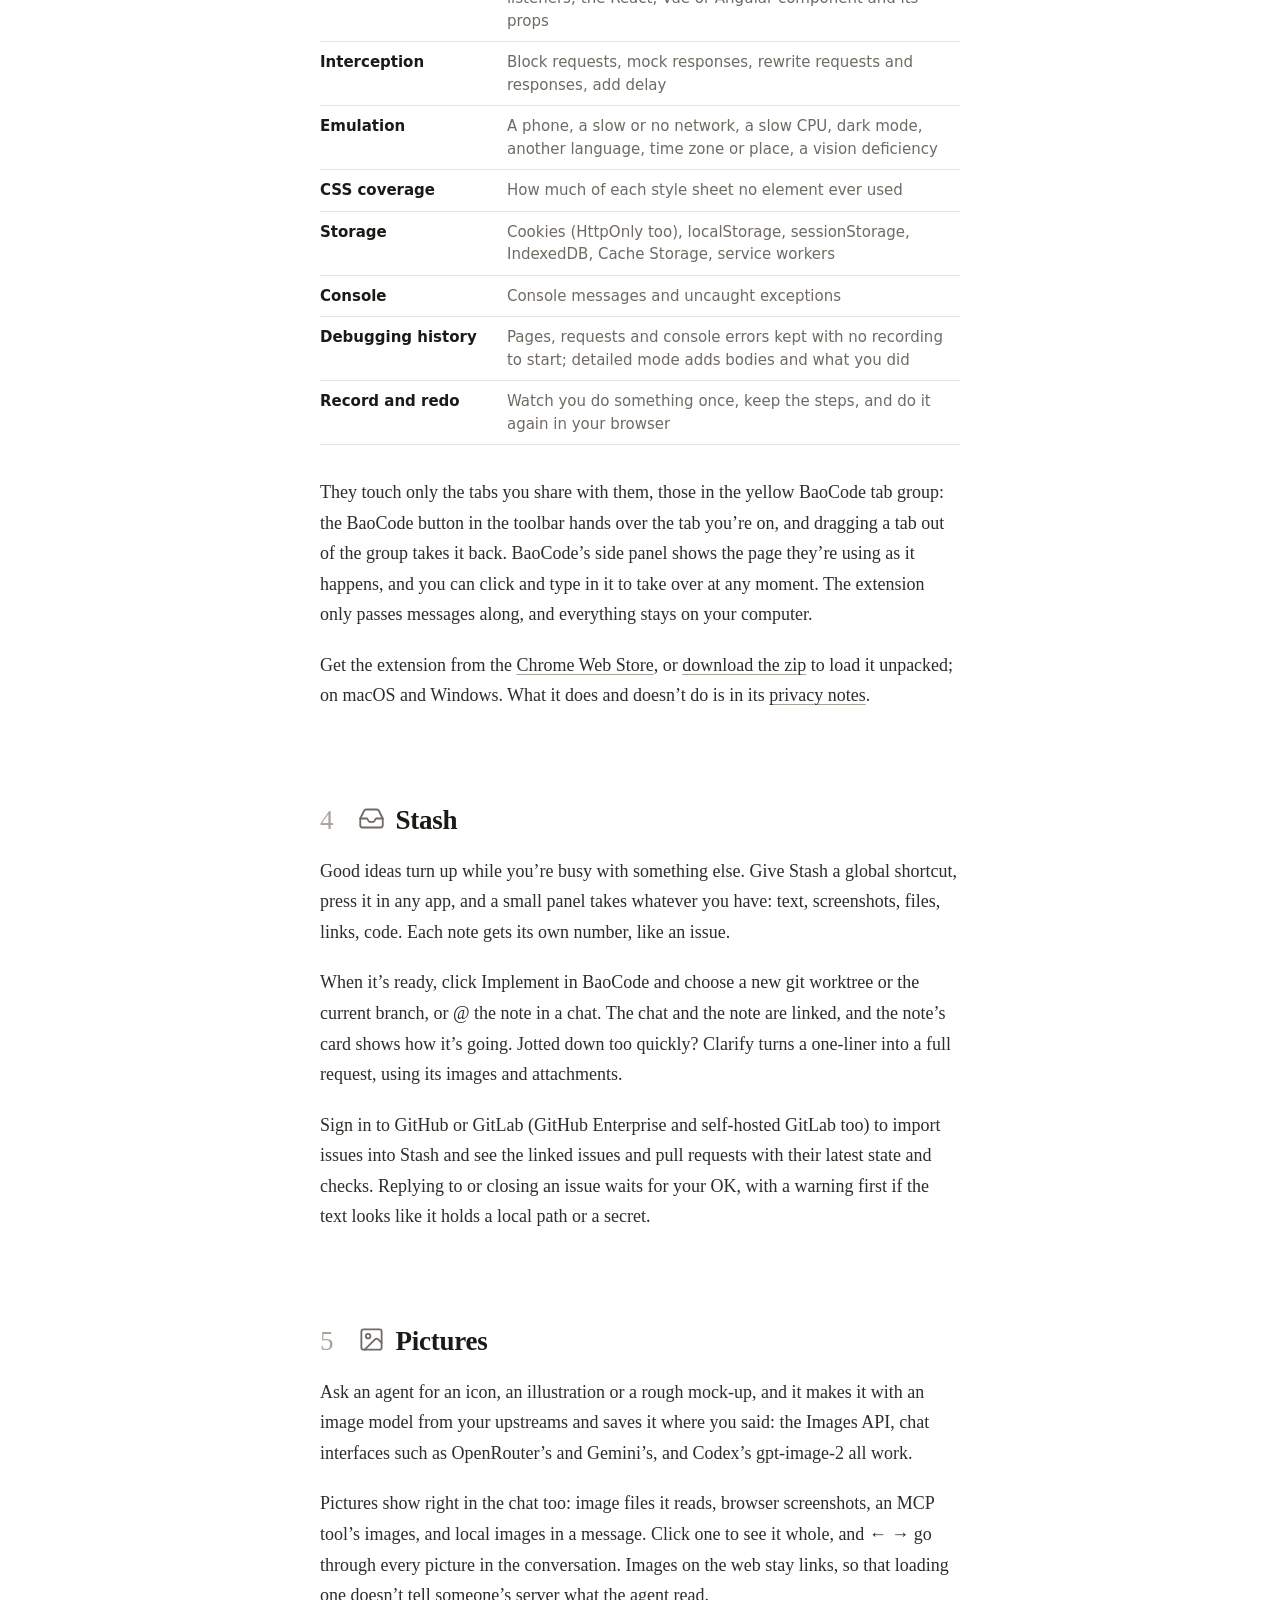
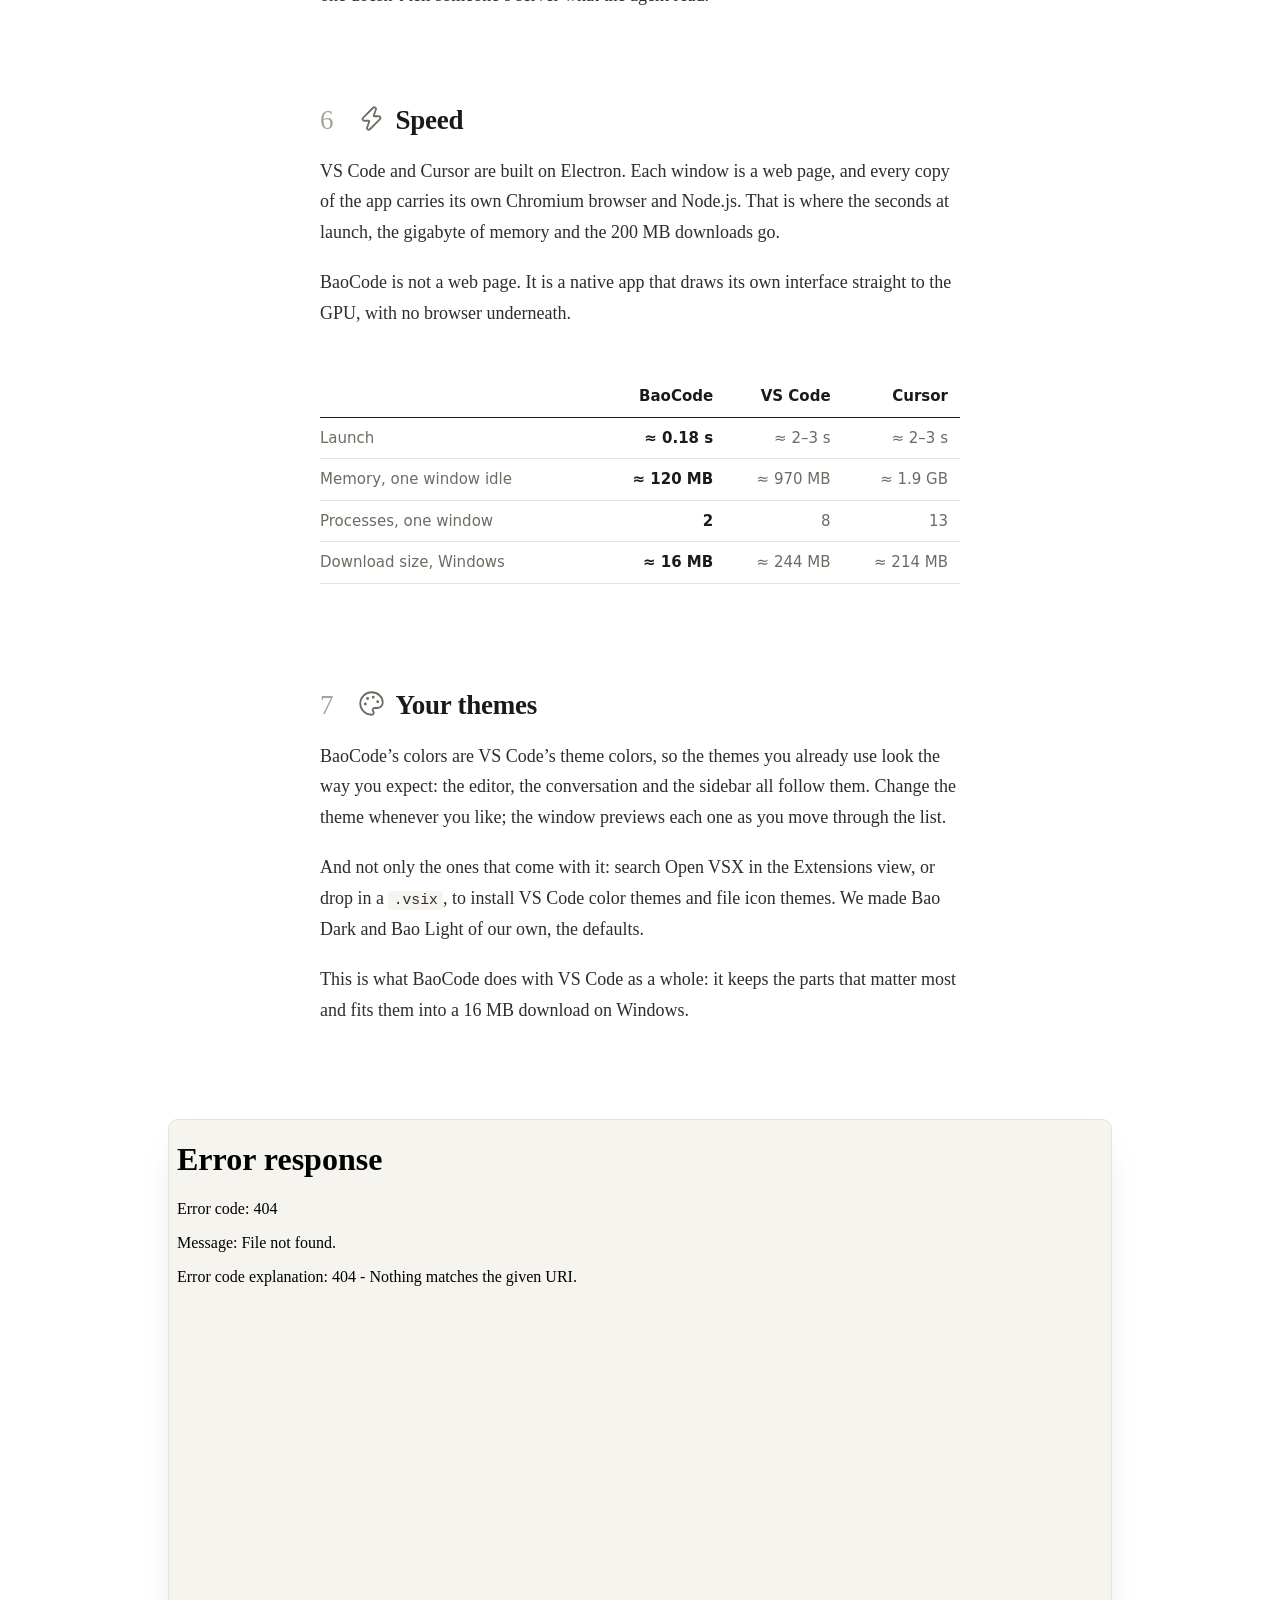
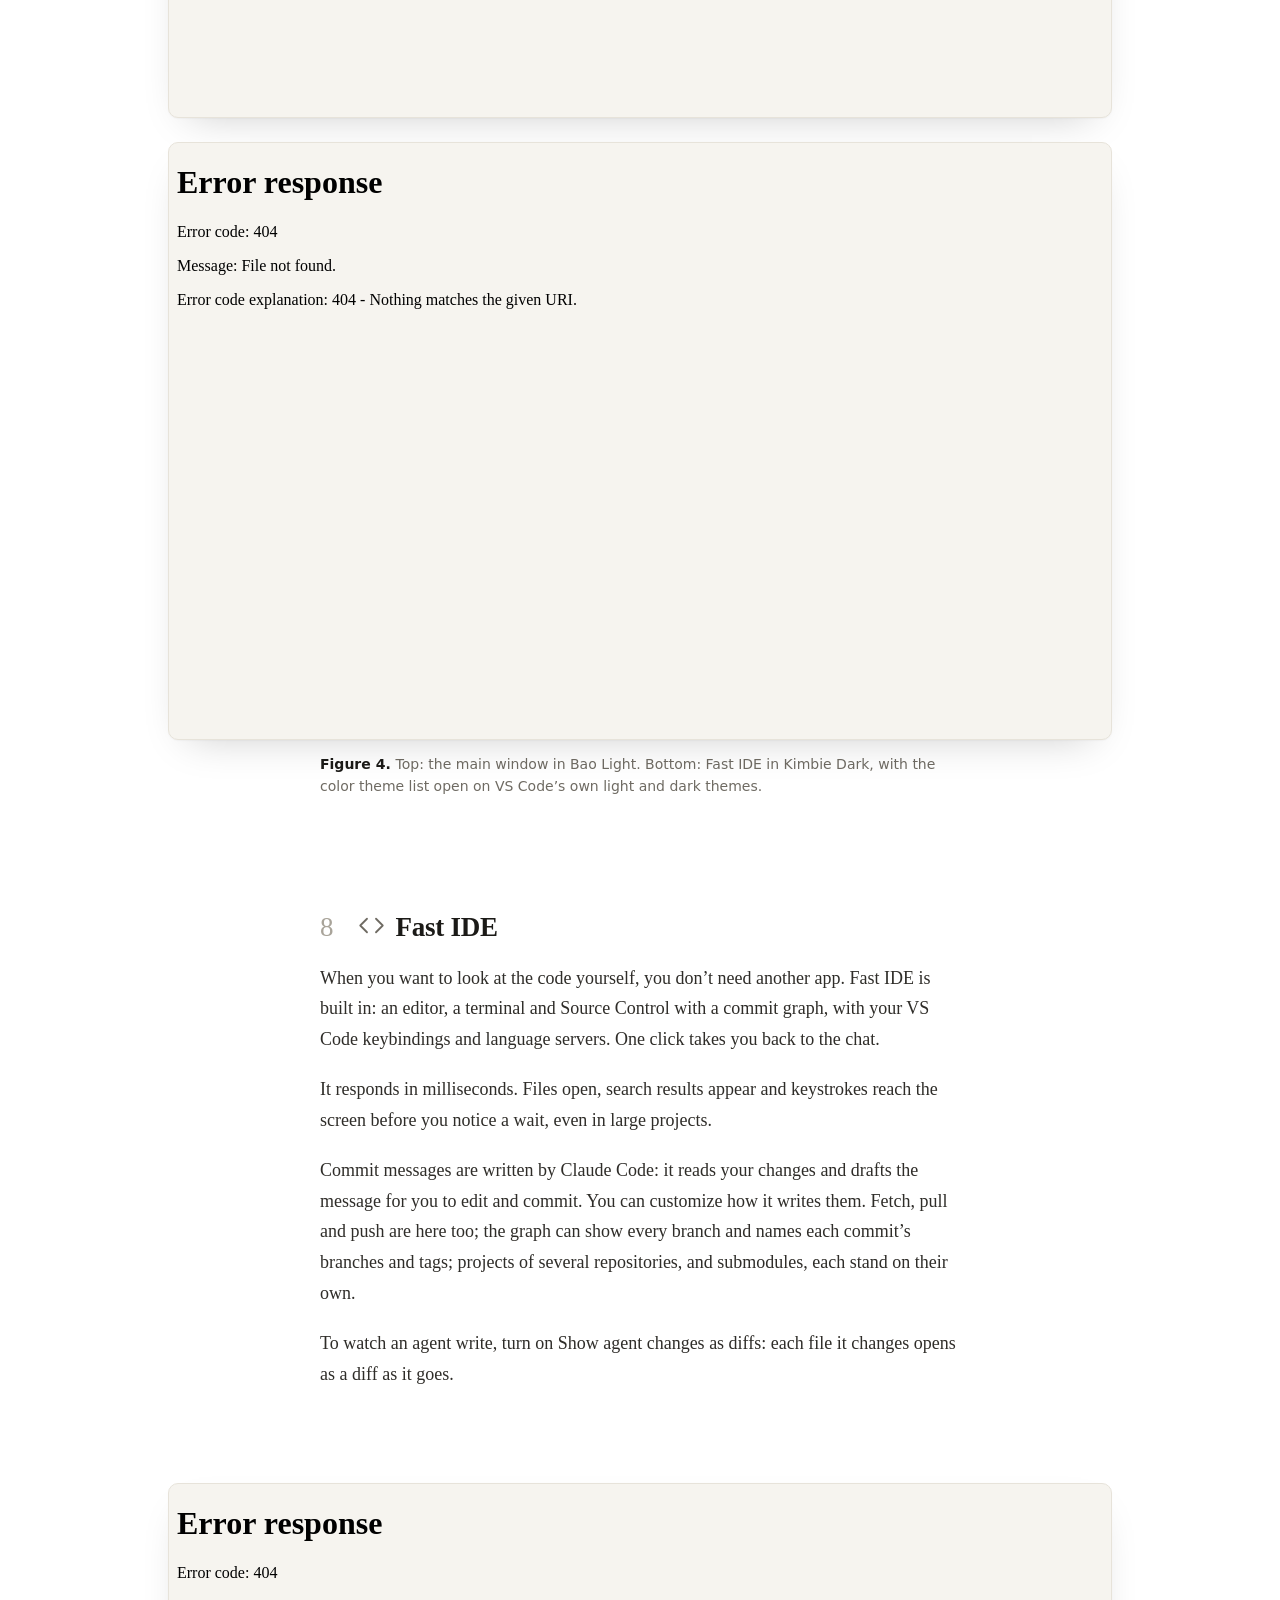
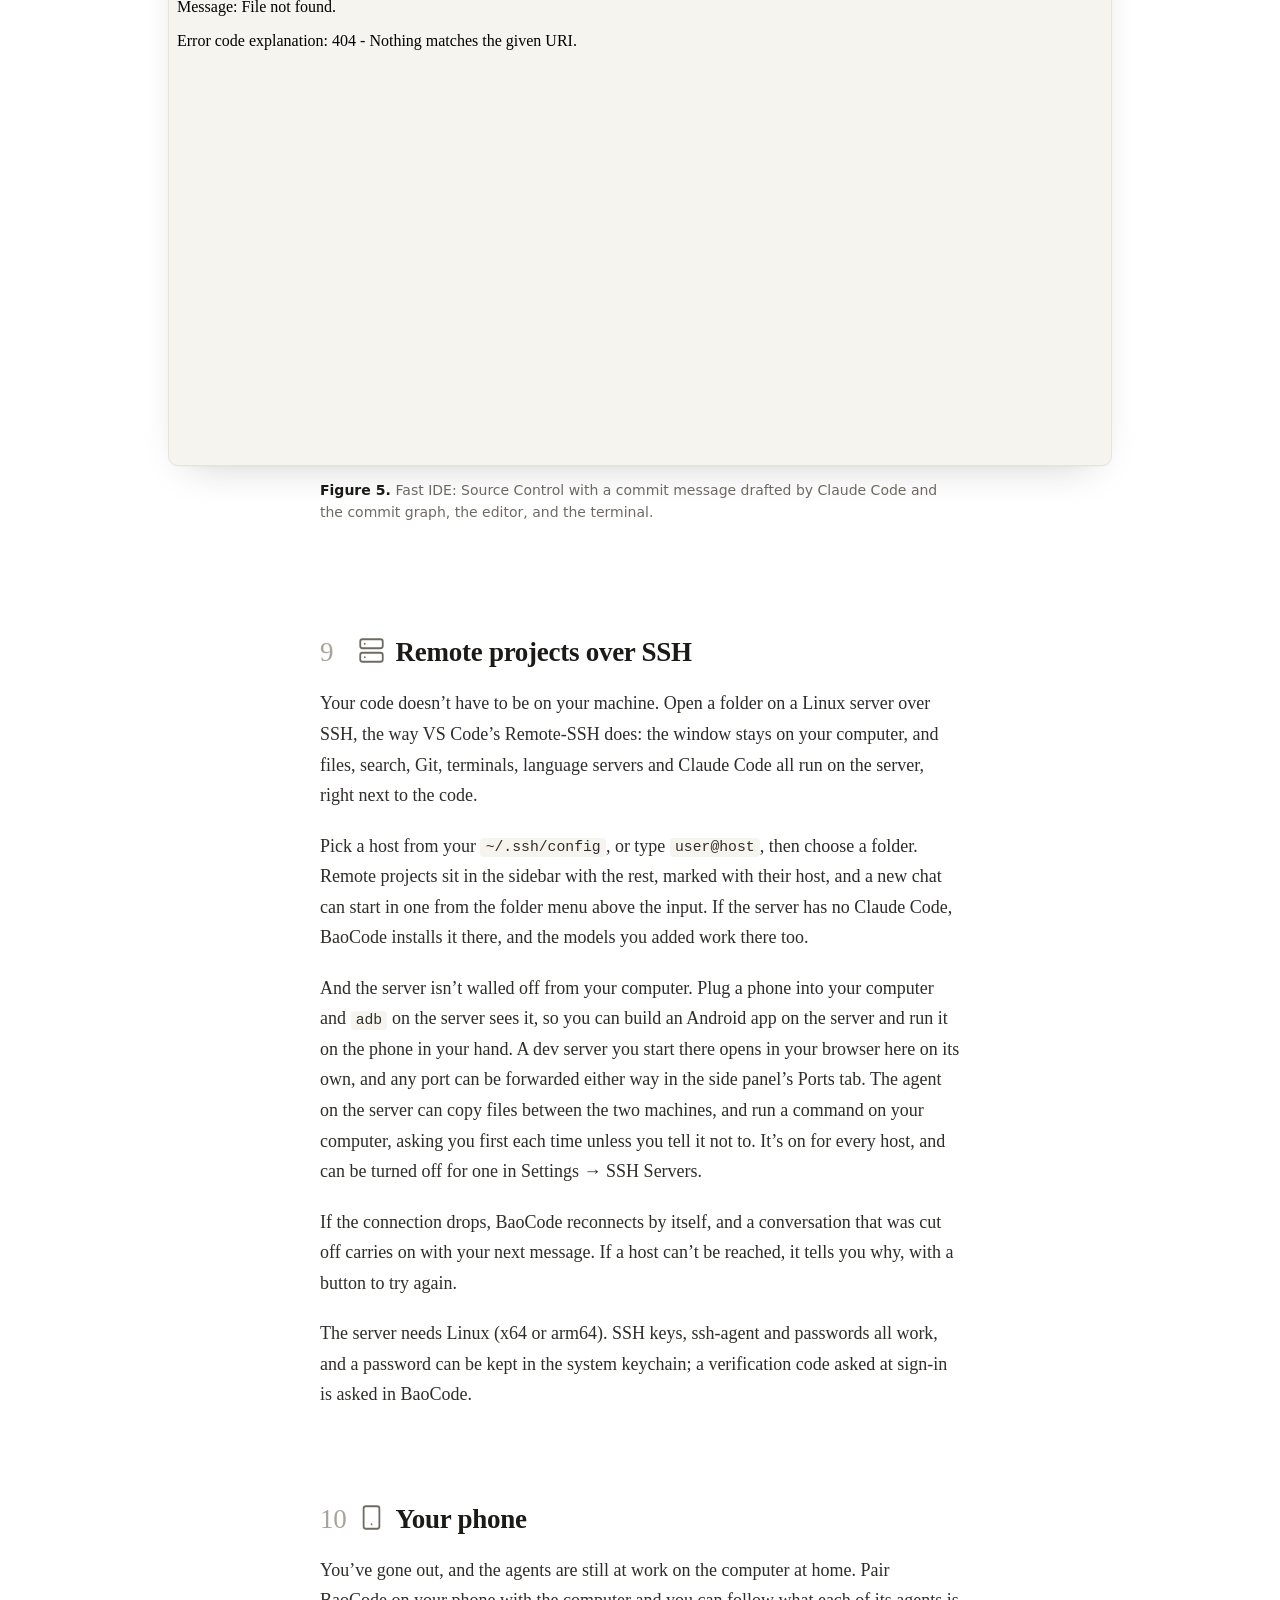
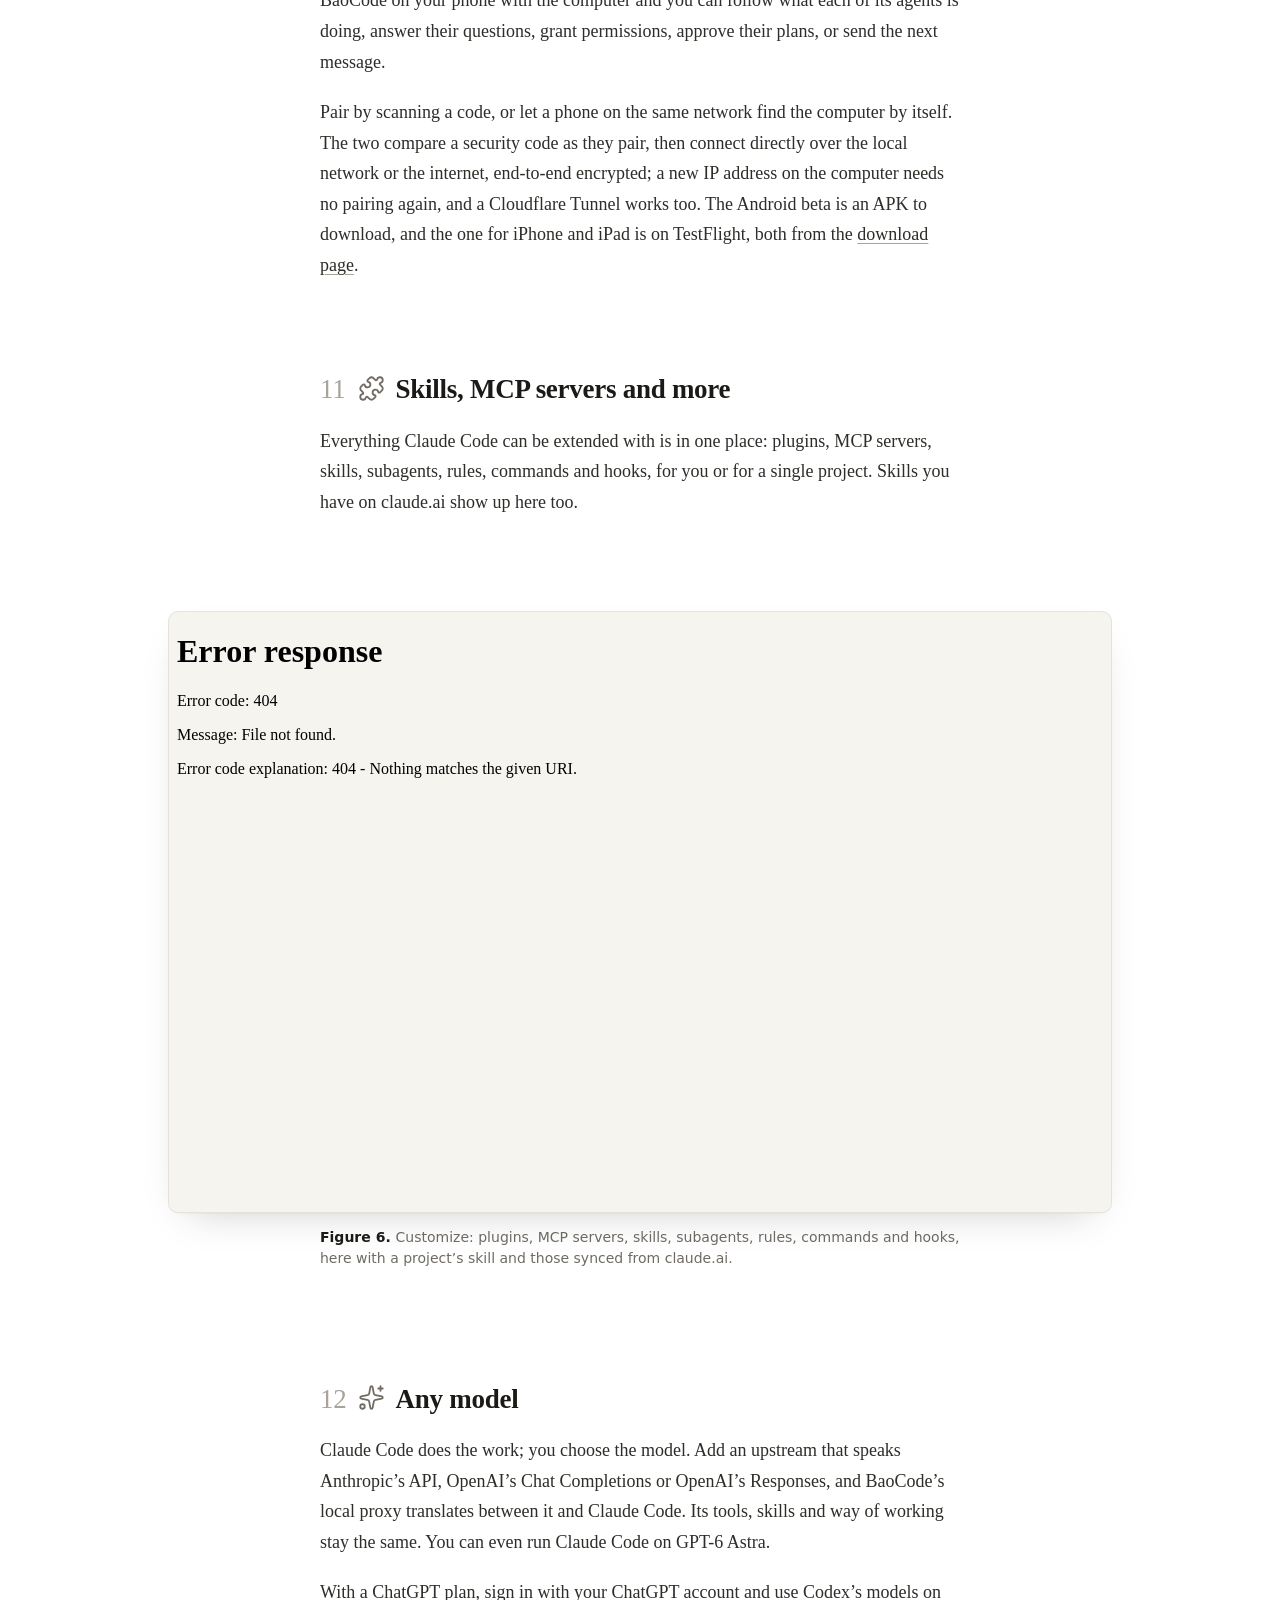
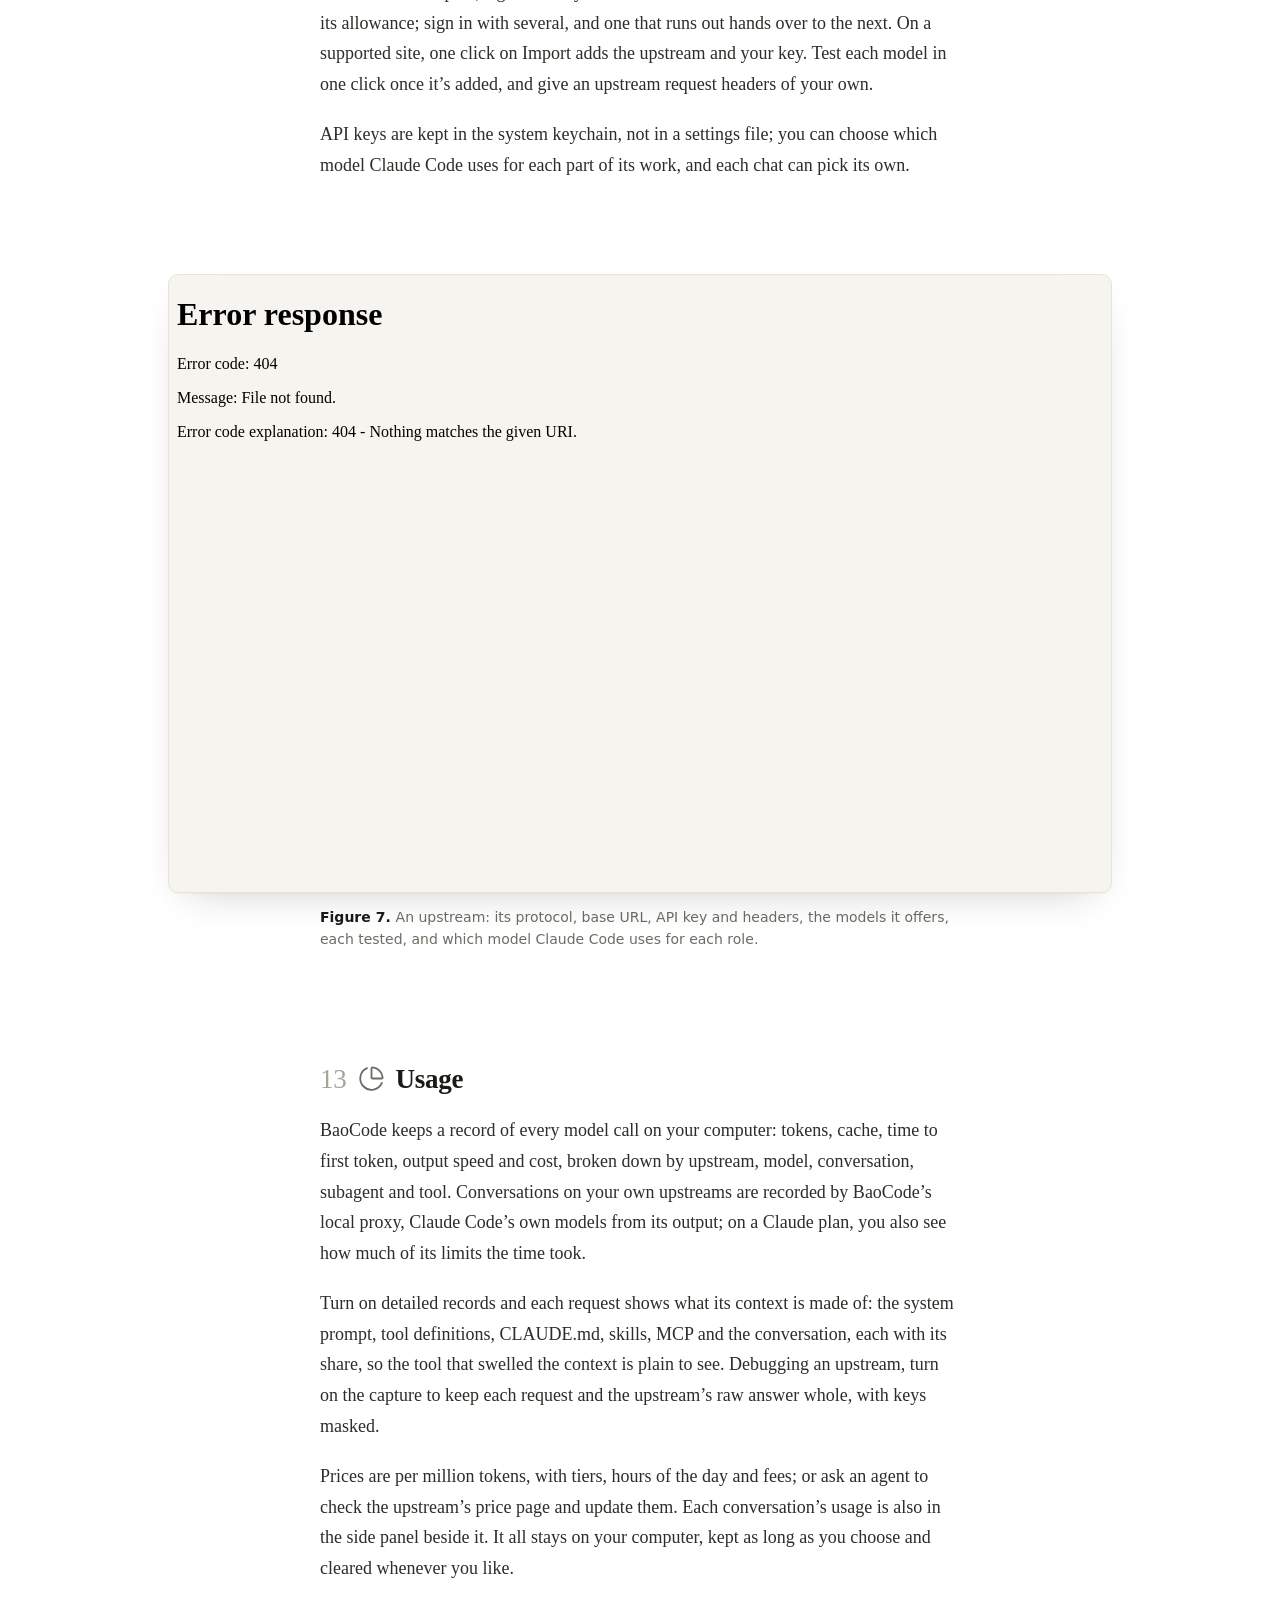
==== commit 10c0cd56: "merge: 整合官方 main 210bbbdc" ====
--- a/site/index.html
+++ b/site/index.html
@@ -26,6 +26,7 @@
   <symbol id="ic-server" viewBox="0 0 24 24"><g fill="none" stroke="currentColor" stroke-linecap="round" stroke-linejoin="round"><rect width="20" height="8" x="2" y="2" rx="2" ry="2"/><rect width="20" height="8" x="2" y="14" rx="2" ry="2"/><path d="M6 6h.01M6 18h.01"/></g></symbol>
   <symbol id="ic-puzzle" viewBox="0 0 24 24"><path fill="none" stroke="currentColor" stroke-linecap="round" stroke-linejoin="round" d="M15.39 4.39a1 1 0 0 0 1.68-.474a2.5 2.5 0 1 1 3.014 3.015a1 1 0 0 0-.474 1.68l1.683 1.682a2.414 2.414 0 0 1 0 3.414L19.61 15.39a1 1 0 0 1-1.68-.474a2.5 2.5 0 1 0-3.014 3.015a1 1 0 0 1 .474 1.68l-1.683 1.682a2.414 2.414 0 0 1-3.414 0L8.61 19.61a1 1 0 0 0-1.68.474a2.5 2.5 0 1 1-3.014-3.015a1 1 0 0 0 .474-1.68l-1.683-1.682a2.414 2.414 0 0 1 0-3.414L4.39 8.61a1 1 0 0 1 1.68.474a2.5 2.5 0 1 0 3.014-3.015a1 1 0 0 1-.474-1.68l1.683-1.682a2.414 2.414 0 0 1 3.414 0z"/></symbol>
   <symbol id="ic-sparkles" viewBox="0 0 24 24"><g fill="none" stroke="currentColor" stroke-linecap="round" stroke-linejoin="round"><path d="M11.017 2.814a1 1 0 0 1 1.966 0l1.051 5.558a2 2 0 0 0 1.594 1.594l5.558 1.051a1 1 0 0 1 0 1.966l-5.558 1.051a2 2 0 0 0-1.594 1.594l-1.051 5.558a1 1 0 0 1-1.966 0l-1.051-5.558a2 2 0 0 0-1.594-1.594l-5.558-1.051a1 1 0 0 1 0-1.966l5.558-1.051a2 2 0 0 0 1.594-1.594zM20 2v4m2-2h-4"/><circle cx="4" cy="20" r="2"/></g></symbol>
+  <symbol id="ic-chart-pie" viewBox="0 0 24 24"><g fill="none" stroke="currentColor" stroke-linecap="round" stroke-linejoin="round"><path d="M21 12c.552 0 1.005-.449.95-.998a10 10 0 0 0-8.953-8.951c-.55-.055-.998.398-.998.95v8a1 1 0 0 0 1 1z"/><path d="M21.21 15.89A10 10 0 1 1 8 2.83"/></g></symbol>
   <symbol id="ic-bell" viewBox="0 0 24 24"><path fill="none" stroke="currentColor" stroke-linecap="round" stroke-linejoin="round" d="M10.268 21a2 2 0 0 0 3.464 0m-10.47-5.674A1 1 0 0 0 4 17h16a1 1 0 0 0 .74-1.673C19.41 13.956 18 12.499 18 8A6 6 0 0 0 6 8c0 4.499-1.411 5.956-2.738 7.326"/></symbol>
   <symbol id="ic-target" viewBox="0 0 24 24"><g fill="none" stroke="currentColor" stroke-linecap="round" stroke-linejoin="round"><circle cx="12" cy="12" r="10"/><circle cx="12" cy="12" r="6"/><circle cx="12" cy="12" r="2"/></g></symbol>
   <symbol id="ic-download" viewBox="0 0 24 24"><g fill="none" stroke="currentColor" stroke-linecap="round" stroke-linejoin="round"><path d="M12 15V3m9 12v4a2 2 0 0 1-2 2H5a2 2 0 0 1-2-2v-4"/><path d="m7 10l5 5l5-5"/></g></symbol>
@@ -53,6 +54,33 @@
   <a class="lang" href="/zh/" hreflang="zh" lang="zh-CN">中文</a>
 </header>
 
+<!-- What users told us, translated: the Chinese page has their own words. -->
+<section class="reviews" aria-label="What users say">
+  <ul class="reel">
+    <li class="long"><span class="who"><img src="/reviews/3.webp" alt="">QQ user<small>QQ</small></span><blockquote>Really fast and uses very little memory. I do all my everyday work in BaoCode now, and I can even finish a task from my phone in bed!</blockquote></li>
+    <li><span class="who"><span class="avatar">A</span>Anonymous</span><blockquote>Much faster than Cursor, quick and accurate too: the first I feel can hold its own against Claude Code.</blockquote></li>
+    <li><span class="who"><img src="/reviews/5.webp" alt=""><a href="https://github.com/kaka30000">kaka1987</a><small><svg class="ic" aria-hidden="true"><use href="#ic-github"/></svg>kaka30000</small></span><blockquote>So much better than Cursor. Keep going, build the best tool, multiply what an LLM can do.</blockquote></li>
+    <li><span class="who"><span class="avatar" lang="zh-CN">大</span><span lang="zh-CN">大木</span></span><blockquote>Unbeatable, nothing more to say. Unbeatably good.</blockquote></li>
+    <li><span class="who"><img src="/reviews/2.webp" alt="">QQ user<small>QQ</small></span><blockquote>Light, smooth, easy on memory.</blockquote></li>
+    <li><span class="who"><img src="/reviews/1.webp" alt=""><a href="https://github.com/calonye">Kelen</a><small><svg class="ic" aria-hidden="true"><use href="#ic-github"/></svg>calonye</small></span><blockquote>In BaoCode I see the love and craft the team has poured into it: a product with ambition, and full of life.</blockquote></li>
+    <li><span class="who"><img src="/reviews/8.webp" alt=""><a href="https://github.com/zkldwxz">zkldwxz</a><small><svg class="ic" aria-hidden="true"><use href="#ic-github"/></svg>zkldwxz</small></span><blockquote>Striking themes, lovely interactions, and best of all: the speed!</blockquote></li>
+    <li><span class="who"><span class="avatar">A</span>Anonymous</span><blockquote>Awesome.</blockquote></li>
+    <li><span class="who"><span class="avatar">A</span>Anonymous</span><blockquote>Stash is a godsend.</blockquote></li>
+    <li><span class="who"><img src="/reviews/4.webp" alt="">QQ user<small>QQ</small></span><blockquote>Smooth, handy, efficient, full of features. The developer is a genie in a lamp!</blockquote></li>
+    <li><span class="who"><span class="avatar" lang="zh-CN">鱼</span><span lang="zh-CN">会飞的鱼</span></span><blockquote>Great to use, a real help at work: I can get work done anywhere.</blockquote></li>
+    <li class="long"><span class="who"><span class="avatar">K</span>katkitkat</span><blockquote>It gives the AI era an IDE that need not choose, standing out among the heavy ones as fast, efficient and cross-platform.</blockquote></li>
+    <li><span class="who"><img src="/reviews/6.webp" alt=""><a href="https://github.com/NmouZh">NmouZh</a><small><svg class="ic" aria-hidden="true"><use href="#ic-github"/></svg>NmouZh</small></span><blockquote>BaoCode it is: no heartburn.</blockquote></li>
+    <li><span class="who"><img src="/reviews/9.webp" alt=""><a href="https://github.com/Roshin0320">roshin</a><small><svg class="ic" aria-hidden="true"><use href="#ic-github"/></svg>Roshin0320</small></span><blockquote>Great to use, love using it.</blockquote></li>
+    <li><span class="who"><span class="avatar"><svg class="ic" aria-hidden="true"><use href="#ic-github"/></svg></span>GitHub user</span><blockquote>It's great, I just wish it supported more CLIs, like Codex. Hehe~</blockquote></li>
+    <li><span class="who"><img src="/reviews/7.webp" alt="">QQ user<small>QQ</small></span><blockquote>Awesome!!!</blockquote></li>
+    <li class="long"><span class="who"><img src="/reviews/10.webp" alt="">QQ user<small>QQ</small></span><blockquote>All the basics are there, great taste, really easy to use. Highly recommended~ And I hope the author goes full throttle on fixing bugs and polishing it.</blockquote></li>
+    <li><span class="who"><span class="avatar">A</span>Anonymous</span><blockquote>Writing code lying in bed: what an experience.</blockquote></li>
+    <li><span class="who"><span class="avatar">Q</span>QQ user<small>QQ</small></span><blockquote>Vibe coding in BaoCode is silky smooth, and it does it all. A great project! Keep going, way ahead of the rest!</blockquote></li>
+    <li><span class="who"><span class="avatar">A</span>Anonymous</span><blockquote>Bringing my own keys to BaoCode: better and better 🎉</blockquote></li>
+  </ul>
+</section>
+<p class="say-line">Used BaoCode? <button type="button" data-say-open>Say a word</button></p>
+
 <main class="page">
   <nav class="toc" aria-label="Contents">
     <div class="label">Contents</div>
@@ -69,6 +97,7 @@
       <li><a href="#mobile"><svg class="ic" aria-hidden="true"><use href="#ic-smartphone"/></svg>Your phone</a></li>
       <li><a href="#customize"><svg class="ic" aria-hidden="true"><use href="#ic-puzzle"/></svg>Skills &amp; MCP</a></li>
       <li><a href="#models"><svg class="ic" aria-hidden="true"><use href="#ic-sparkles"/></svg>Any model</a></li>
+      <li><a href="#usage"><svg class="ic" aria-hidden="true"><use href="#ic-chart-pie"/></svg>Usage</a></li>
       <li><a href="#notifications"><svg class="ic" aria-hidden="true"><use href="#ic-bell"/></svg>Notifications</a></li>
       <li><a href="#limits"><svg class="ic" aria-hidden="true"><use href="#ic-target"/></svg>What it doesn’t do</a></li>
       <li><a href="#download"><svg class="ic" aria-hidden="true"><use href="#ic-download"/></svg>Download</a></li>
@@ -91,9 +120,9 @@
   </div>
 
   <figure>
-    <div class="img" data-src="shots/main.webp"><img decoding="async" src="shots/main.webp" width="1568" height="976" alt="BaoCode’s main window with two conversations side by side and the model picker open" fetchpriority="high"></div>
-    <div class="img" data-src="shots/main-ide.webp"><img decoding="async" loading="lazy" src="shots/main-ide.webp" width="1568" height="1007" alt="Fast IDE with a conversation docked beside the editor and terminal"></div>
-    <figcaption>Top: BaoCode’s main window, with your agents grouped by project, two conversations side by side while background agents run, and the model picker. Bottom: Fast IDE with the conversation docked beside the editor and terminal, while Claude runs five analysis agents; the selected code goes into the message as a reference.</figcaption>
+    <div class="img mock"><iframe src="/mocks/chat?lang=en" title="BaoCode’s main window: agents by project, a conversation with two background agents running, and its changes" tabindex="-1" style="aspect-ratio:1200/760"></iframe></div>
+    <div class="img mock"><iframe src="/mocks/ide?lang=en" title="Fast IDE with a conversation docked beside the editor and terminal" loading="lazy" tabindex="-1" style="aspect-ratio:1200/760"></iframe></div>
+    <figcaption>Top: BaoCode’s main window, your agents grouped by project; in the conversation two background agents run the regression tests, and its changes and the commit graph are at the right. Bottom: Fast IDE with the conversation docked beside the editor and terminal; the three lines selected go into the message as a reference.</figcaption>
   </figure>
 
   <h2 id="why"><svg class="ic" aria-hidden="true"><use href="#ic-lightbulb"/></svg>Why we built this</h2>
@@ -112,12 +141,12 @@
     <li><svg class="ic" aria-hidden="true"><use href="#ic-message-square-text"/></svg><span><strong>The input is a rich-text editor.</strong> Copy code from the editor and it arrives as a reference to the file and its lines; paste images or drop in files and they sit right where you put them in the sentence. Mention files with @, and Polish tidies your words in one click, tags and code kept as they are. Messages sent while Claude is busy queue above the input and go in turn, to take back or send ahead.</span></li>
   </ul>
   <figure>
-    <div class="img" data-src="shots/composer.webp"><img decoding="async" loading="lazy" src="shots/composer.webp" width="1568" height="1089" alt="A sent message with five images and a code reference, opened again to edit"></div>
-    <figcaption>A message with five pasted images and a reference to <code>about-claude.html:4-7</code>, each a tag where it sits in the sentence, opened again to edit while Claude works on it.</figcaption>
-  </figure>
-  <figure>
-    <div class="img" data-src="shots/goal.webp"><img decoding="async" loading="lazy" src="shots/goal.webp" width="1568" height="1224" alt="A conversation working toward a goal set with /goal, its goal shown above the input"></div>
-    <figcaption>A goal set with <code>/goal</code>: Claude works toward it, and above the input it shows as in progress, with the time spent so far.</figcaption>
+    <div class="img mock"><iframe src="/mocks/composer?lang=en" title="A sent message with five images and a code reference, opened again to edit, two more queued" loading="lazy" tabindex="-1" style="aspect-ratio:1000/600"></iframe></div>
+    <figcaption>A message with five pasted images and a reference to <code>about-claude.html:4-7</code>, each a tag where it sits in the sentence, opened again to edit while Claude works on it; two more wait above the input.</figcaption>
+  </figure>
+  <figure>
+    <div class="img mock"><iframe src="/mocks/goal?lang=en" title="A conversation working toward a goal set with /goal, its goal shown above the input" loading="lazy" tabindex="-1" style="aspect-ratio:1100/680"></iframe></div>
+    <figcaption>A goal set with <code>/goal</code>: Claude works toward it, and above the input it shows as in progress, with the time spent so far; opened, it says why it is not met yet.</figcaption>
   </figure>
 
   <h2 id="browser"><svg class="ic" aria-hidden="true"><use href="#ic-globe"/></svg>Your Chrome, the agent’s DevTools<span class="pill-new">New</span></h2>
@@ -177,9 +206,9 @@
   <p>And not only the ones that come with it: search Open VSX in the Extensions view, or drop in a <code>.vsix</code>, to install VS Code color themes and file icon themes. We made Bao Dark and Bao Light of our own, the defaults.</p>
   <p>This is what BaoCode does with VS Code as a whole: it keeps the parts that matter most and fits them into a 16 MB download on Windows.</p>
   <figure>
-    <div class="img" data-src="shots/themes-light.webp"><img decoding="async" loading="lazy" src="shots/themes-light.webp" width="1568" height="974" alt="BaoCode’s main window in a light theme, with search open"></div>
-    <div class="img" data-src="shots/themes-dark.webp"><img decoding="async" loading="lazy" src="shots/themes-dark.webp" width="1568" height="996" alt="Fast IDE in Kimbie Dark, with the color theme list open"></div>
-    <figcaption>Top: the main window in a light theme, with search open across agents, conversations, files and actions. Bottom: Fast IDE in Kimbie Dark, picked from VS Code’s own light and dark themes.</figcaption>
+    <div class="img mock"><iframe src="/mocks/chat?theme=light&amp;lang=en" title="BaoCode’s main window in Bao Light" loading="lazy" tabindex="-1" style="aspect-ratio:1200/760"></iframe></div>
+    <div class="img mock"><iframe src="/mocks/ide?theme=kimbie&amp;show=picker&amp;lang=en" title="Fast IDE in Kimbie Dark, with the color theme list open" loading="lazy" tabindex="-1" style="aspect-ratio:1200/760"></iframe></div>
+    <figcaption>Top: the main window in Bao Light. Bottom: Fast IDE in Kimbie Dark, with the color theme list open on VS Code’s own light and dark themes.</figcaption>
   </figure>
 
   <h2 id="tools"><svg class="ic" aria-hidden="true"><use href="#ic-code"/></svg>Fast IDE</h2>
@@ -188,13 +217,14 @@
   <p>Commit messages are written by Claude Code: it reads your changes and drafts the message for you to edit and commit. You can customize how it writes them. Fetch, pull and push are here too; the graph can show every branch and names each commit’s branches and tags; projects of several repositories, and submodules, each stand on their own.</p>
   <p>To watch an agent write, turn on Show agent changes as diffs: each file it changes opens as a diff as it goes.</p>
   <figure>
-    <div class="img" data-src="shots/ide.webp"><img decoding="async" loading="lazy" src="shots/ide.webp" width="1568" height="1157" alt="Fast IDE: Source Control, the editor and the terminal"></div>
+    <div class="img mock"><iframe src="/mocks/scm?lang=en" title="Fast IDE: Source Control, the editor and the terminal" loading="lazy" tabindex="-1" style="aspect-ratio:1200/740"></iframe></div>
     <figcaption>Fast IDE: Source Control with a commit message drafted by Claude Code and the commit graph, the editor, and the terminal.</figcaption>
   </figure>
 
   <h2 id="remote"><svg class="ic" aria-hidden="true"><use href="#ic-server"/></svg>Remote projects over SSH</h2>
   <p>Your code doesn’t have to be on your machine. Open a folder on a Linux server over SSH, the way VS Code’s Remote-SSH does: the window stays on your computer, and files, search, Git, terminals, language servers and Claude Code all run on the server, right next to the code.</p>
   <p>Pick a host from your <code>~/.ssh/config</code>, or type <code>user@host</code>, then choose a folder. Remote projects sit in the sidebar with the rest, marked with their host, and a new chat can start in one from the folder menu above the input. If the server has no Claude Code, BaoCode installs it there, and the models you added work there too.</p>
+  <p>And the server isn’t walled off from your computer. Plug a phone into your computer and <code>adb</code> on the server sees it, so you can build an Android app on the server and run it on the phone in your hand. A dev server you start there opens in your browser here on its own, and any port can be forwarded either way in the side panel’s Ports tab. The agent on the server can copy files between the two machines, and run a command on your computer, asking you first each time unless you tell it not to. It’s on for every host, and can be turned off for one in Settings → SSH Servers.</p>
   <p>If the connection drops, BaoCode reconnects by itself, and a conversation that was cut off carries on with your next message. If a host can’t be reached, it tells you why, with a button to try again.</p>
   <p>The server needs Linux (x64 or arm64). SSH keys, ssh-agent and passwords all work, and a password can be kept in the system keychain; a verification code asked at sign-in is asked in BaoCode.</p>
 
@@ -205,8 +235,8 @@
   <h2 id="customize"><svg class="ic" aria-hidden="true"><use href="#ic-puzzle"/></svg>Skills, MCP servers and more</h2>
   <p>Everything Claude Code can be extended with is in one place: plugins, MCP servers, skills, subagents, rules, commands and hooks, for you or for a single project. Skills you have on claude.ai show up here too.</p>
   <figure>
-    <div class="img" data-src="shots/customize.webp"><img decoding="async" loading="lazy" src="shots/customize.webp" width="1568" height="1164" alt="Customize in BaoCode, listing skills synced from claude.ai"></div>
-    <figcaption>Customize: plugins, MCP servers, skills, subagents, rules, commands and hooks, here with the skills synced from claude.ai.</figcaption>
+    <div class="img mock"><iframe src="/mocks/customize?lang=en" title="Customize in BaoCode, listing a project’s skill and those synced from claude.ai" loading="lazy" tabindex="-1" style="aspect-ratio:1100/700"></iframe></div>
+    <figcaption>Customize: plugins, MCP servers, skills, subagents, rules, commands and hooks, here with a project’s skill and those synced from claude.ai.</figcaption>
   </figure>
 
   <h2 id="models"><svg class="ic" aria-hidden="true"><use href="#ic-sparkles"/></svg>Any model</h2>
@@ -214,8 +244,17 @@
   <p>With a ChatGPT plan, sign in with your ChatGPT account and use Codex’s models on its allowance; sign in with several, and one that runs out hands over to the next. On a supported site, one click on Import adds the upstream and your key. Test each model in one click once it’s added, and give an upstream request headers of your own.</p>
   <p>API keys are kept in the system keychain, not in a settings file; you can choose which model Claude Code uses for each part of its work, and each chat can pick its own.</p>
   <figure>
-    <div class="img" data-src="shots/models.webp"><img decoding="async" loading="lazy" src="shots/models.webp" width="1568" height="1174" alt="Adding a model upstream in BaoCode’s settings, with its protocol menu open"></div>
-    <figcaption>Adding an upstream: its protocol, base URL and API key, the models it offers, and which model Claude Code uses for each role.</figcaption>
+    <div class="img mock"><iframe src="/mocks/models?lang=en" title="An upstream in BaoCode’s settings, its protocol menu open" loading="lazy" tabindex="-1" style="aspect-ratio:1100/720"></iframe></div>
+    <figcaption>An upstream: its protocol, base URL, API key and headers, the models it offers, each tested, and which model Claude Code uses for each role.</figcaption>
+  </figure>
+
+  <h2 id="usage"><svg class="ic" aria-hidden="true"><use href="#ic-chart-pie"/></svg>Usage</h2>
+  <p>BaoCode keeps a record of every model call on your computer: tokens, cache, time to first token, output speed and cost, broken down by upstream, model, conversation, subagent and tool. Conversations on your own upstreams are recorded by BaoCode’s local proxy, Claude Code’s own models from its output; on a Claude plan, you also see how much of its limits the time took.</p>
+  <p>Turn on detailed records and each request shows what its context is made of: the system prompt, tool definitions, CLAUDE.md, skills, MCP and the conversation, each with its share, so the tool that swelled the context is plain to see. Debugging an upstream, turn on the capture to keep each request and the upstream’s raw answer whole, with keys masked.</p>
+  <p>Prices are per million tokens, with tiers, hours of the day and fees; or ask an agent to check the upstream’s price page and update them. Each conversation’s usage is also in the side panel beside it. It all stays on your computer, kept as long as you choose and cleared whenever you like.</p>
+  <figure>
+    <div class="img mock"><iframe src="/mocks/usage?lang=en" title="Usage in BaoCode’s settings: a week’s totals, tokens over time, and the cost by upstream and model" loading="lazy" tabindex="-1" style="aspect-ratio:1100/800"></iframe></div>
+    <figcaption>Settings → Usage: a week’s totals, tokens over time by kind, and the cost by upstream and by model.</figcaption>
   </figure>
 
   <h2 id="notifications"><svg class="ic" aria-hidden="true"><use href="#ic-bell"/></svg>Notifications</h2>
@@ -223,7 +262,7 @@
   <p>Close the window and the agents keep running in the menu bar (the tray on Windows), whose menu shows which of them are waiting on you. The default sound is a microwave’s ding, because the work is ready: <button class="play" type="button" data-sound="sounds/microwave-ding.m4a" aria-label="Play the notification sound"><svg class="ic start" aria-hidden="true"><use href="#ic-play"/></svg><svg class="ic stop" aria-hidden="true"><use href="#ic-square"/></svg>Play</button></p>
   <p>Choose man-oh-yeah, Gulp Gulp Gulp Gulp, a system sound or your own audio file in Settings → Notifications. When several agents notify together, each sound plays without cutting off the others.</p>
   <figure>
-    <div class="img" data-src="shots/notifications.webp"><img decoding="async" loading="lazy" src="shots/notifications.webp" width="1568" height="1222" alt="BaoCode’s notification settings"></div>
+    <div class="img mock"><iframe src="/mocks/notifications?lang=en" title="BaoCode’s notification settings" loading="lazy" tabindex="-1" style="aspect-ratio:1100/600"></iframe></div>
     <figcaption>Notification settings: when to be told, the sound, and the menu bar icon.</figcaption>
   </figure>
 
@@ -250,6 +289,24 @@
   <footer>BaoCode is an independent project, not affiliated with or endorsed by Anthropic. Claude Code is a product of Anthropic.</footer>
 </main>
 
+<!-- What a visitor says of BaoCode (site.js), sent to stats.baocode.dev's /v1/review. -->
+<dialog class="star say" data-say aria-labelledby="say-title">
+  <form data-say-form>
+    <h2 class="plain" id="say-title">Say a word</h2>
+    <p>A sentence is plenty. Good or bad, all welcome; no need to polish it.</p>
+    <label class="field"><span>What do you think of BaoCode?</span><textarea name="text" rows="3" maxlength="500" required placeholder="e.g. It starts really fast"></textarea></label>
+    <label class="field"><span>Where can we find you?<em>Optional</em></span><input name="contact" maxlength="200" autocomplete="off" placeholder="A homepage, GitHub, X, anything"></label>
+    <p class="hint">We may put your words on this site; with your avatar, if you leave somewhere to find it. Leaving nothing is fine too.</p>
+    <div class="get"><button class="button primary" type="submit" data-sending="Sending…">Send</button><button class="button" type="button" data-say-close>Never mind</button></div>
+    <p class="say-status" role="status" data-say-status data-busy="That was quick; try again in a minute." data-failed="It did not go through; try again in a while."></p>
+  </form>
+  <div class="done">
+    <h2 class="plain">Got it, thank you!</h2>
+    <p>We read every one.</p>
+    <div class="get"><button class="button" type="button" data-say-close>Close</button></div>
+  </div>
+</dialog>
+
 <script src="site.js"></script>
 </body>
 </html>
--- a/site/style.css
+++ b/site/style.css
@@ -33,6 +33,67 @@
 .top a[aria-current="page"] { color: var(--ink); }
 /* English and Chinese: each page links to itself in the other language. */
 .top .lang { padding-left: 16px; border-left: 1px solid var(--rule); }
+/* Too narrow for one line (a phone): the brand and the language on the
+   first, the links under the brand, none broken. */
+@media (max-width: 520px) {
+  .top { display: grid; grid-template-columns: auto auto auto 1fr; gap: 10px 22px; padding: 18px 20px 6px; }
+  .top a { white-space: nowrap; }
+  .top .brand { grid-row: 1; grid-column: 1 / 4; justify-self: start; }
+  .top .lang { grid-row: 1; grid-column: 4; justify-self: end; padding-left: 0; border-left: 0; }
+}
+
+/* What users say (reviews/: their avatars), under the bar: three reels of
+   cards wider than the page, two on a phone (site.js deals them), running
+   left for ever but the second right (each doubled, so the loop has no seam),
+   held while the mouse is on them. Their ends fade out. */
+.reviews { display: grid; gap: 12px; max-width: 1180px; margin: 10px auto 0; overflow: hidden; padding: 10px 0 16px;
+  --fade: linear-gradient(to right, transparent, #000 12%, #000 88%, transparent);
+  -webkit-mask-image: var(--fade); mask-image: var(--fade); }
+.reel { display: flex; gap: 14px; width: max-content; margin: 0; padding: 0; list-style: none; animation: reel var(--reel-time, 80s) linear infinite; }
+.reel.back { animation-direction: reverse; }
+.reviews:hover .reel { animation-play-state: paused; }
+@keyframes reel { to { transform: translateX(calc(-50% - 7px)); } }
+.reel li { flex: none; display: flex; flex-direction: column; gap: 8px; width: max-content; min-width: 190px; max-width: 340px; margin: 0; padding: 13px 16px 14px; border: 1px solid var(--rule); border-radius: 10px; background: var(--paper); box-shadow: 0 1px 2px rgba(0, 0, 0, .03), 0 10px 24px -18px rgba(0, 0, 0, .25); }
+.reel .who { display: flex; align-items: center; gap: 8px; font: 600 13px/1.4 var(--sans); color: var(--ink); white-space: nowrap; }
+.reel .who a { text-decoration: none; }
+.reel .who a:hover { text-decoration: underline; text-decoration-color: var(--faint); }
+.reel .who small { display: inline-flex; align-items: center; gap: 4px; font-weight: 400; font-size: 12px; color: var(--faint); }
+.reel .who small svg.ic { width: 12px; height: 12px; }
+.reel img, .reel .avatar { flex: none; width: 24px; height: 24px; border-radius: 50%; }
+.reel img { border: 1px solid var(--rule); }
+.reel .avatar { display: grid; place-items: center; background: #F8EAD2; color: #7A4E14; font-size: 12px; }
+.reel .avatar svg.ic { width: 14px; height: 14px; }
+.reel blockquote { margin: 0; font: 15px/1.55 var(--serif); color: var(--body); }
+/* None over three lines, so a long one does not stretch its reel; one
+   that would be on a phone's narrower cards is wider there (.long). */
+.reel blockquote { display: -webkit-box; -webkit-box-orient: vertical; -webkit-line-clamp: 3; line-clamp: 3; overflow: hidden; }
+/* On a phone: smaller cards. */
+@media (max-width: 640px) {
+  .reviews { display: grid; gap: 10px; margin-top: 18px; padding: 6px 0 14px;
+    --fade: linear-gradient(to right, transparent, #000 6%, #000 94%, transparent); }
+  .reel { gap: 10px; }
+  @keyframes reel { to { transform: translateX(calc(-50% - 5px)); } }
+  .reel li { gap: 5px; min-width: 130px; max-width: 205px; padding: 8px 11px 9px; border-radius: 8px; }
+  .reel li.long { max-width: 320px; }
+  /* English takes more room for the same words. */
+  html:lang(en) .reel li { max-width: 250px; }
+  html:lang(en) .reel li.long { max-width: 340px; }
+  .reel .who { gap: 6px; font-size: 12px; }
+  .reel img, .reel .avatar { width: 20px; height: 20px; }
+  .reel .avatar { font-size: 11px; }
+  .reel .who small { font-size: 11px; }
+  .reel blockquote { font-size: 13px; line-height: 1.5; }
+}
+/* Under the reel: the way to add to it. */
+.say-line { margin: 0 auto 28px; padding: 0 24px; text-align: center; font: 13.5px/1.5 var(--sans); color: var(--muted); }
+.say-line button { padding: 0; border: 0; background: none; font: inherit; color: var(--ink); text-decoration: underline; text-decoration-color: var(--faint); text-underline-offset: 3px; cursor: pointer; }
+.say-line button:hover { text-decoration-color: var(--ink); }
+@media (max-width: 640px) { .say-line { margin-bottom: 0; } }
+/* Still: the cards side by side, scrolled by hand. */
+@media (prefers-reduced-motion: reduce) {
+  .reviews { overflow-x: auto; }
+  .reel { animation: none; }
+}
 
 /* Text in the middle column; the contents in the left margin, clear of the
    wider figures, when there is room. */
@@ -117,11 +178,10 @@
 /* Figures run wider than the text; their captions keep to the text's measure. */
 figure { margin: 40px calc(50% - min(var(--wide), 100vw - 48px) / 2); counter-increment: fig; }
 figure .img { position: relative; overflow: hidden; border: 1px solid var(--rule); border-radius: 10px; background: var(--tint); box-shadow: 0 1px 2px rgba(0, 0, 0, .04), 0 16px 40px -20px rgba(0, 0, 0, .22); }
-figure img { display: block; width: 100%; height: auto; }
-figure .img.missing { aspect-ratio: 16 / 10; }
+/* Each window is drawn in HTML (mocks/), to its own width and scaled to the
+   figure's; a picture, not to be clicked into. */
+figure iframe { display: block; width: 100%; border: 0; pointer-events: none; }
 figure .img + .img { margin-top: 24px; }
-figure .img.missing img { visibility: hidden; }
-figure .img.missing::after { content: attr(data-src); position: absolute; inset: 0; display: grid; place-items: center; font: 13px var(--mono); color: var(--faint); }
 figcaption { max-width: var(--text); margin: 14px auto 0; font: 14px/1.55 var(--sans); color: var(--muted); }
 figcaption::before { content: "Figure " counter(fig) ". "; color: var(--ink); font-weight: 600; }
 :lang(zh) figcaption::before { content: "图 " counter(fig) "　"; }
@@ -217,6 +277,21 @@
 dialog.star p { margin: 0 0 22px; font: 15px/1.6 var(--sans); color: var(--muted); }
 dialog.star .get { display: flex; flex-wrap: wrap; gap: 8px; }
 dialog.star button.button { background: var(--paper); cursor: pointer; }
+dialog.star button.button.primary { background: var(--ink); }
+dialog.star button.button:disabled { opacity: .6; cursor: default; }
+/* Saying a word (site.js): a few words, and where to find them if they like. */
+dialog.say { width: 460px; }
+dialog.say .field { display: block; margin: 0 0 14px; font: 13.5px/1.5 var(--sans); color: var(--ink); }
+dialog.say .field span { display: block; margin-bottom: 6px; }
+dialog.say .field em { margin-left: 8px; font-style: normal; color: var(--faint); }
+dialog.say :is(textarea, input) { display: block; width: 100%; padding: 8px 10px; border: 1px solid var(--rule); border-radius: 6px; background: var(--paper); color: var(--ink); font: 15px/1.5 var(--sans); resize: vertical; }
+dialog.say :is(textarea, input):focus { outline: none; border-color: var(--faint); box-shadow: 0 0 0 3px rgba(226, 179, 115, .25); }
+dialog.say :is(textarea, input)::placeholder { color: var(--faint); }
+dialog.say p.hint { margin: -2px 0 20px; font-size: 13px; color: var(--faint); }
+dialog.say .say-status { margin: 12px 0 0; font-size: 13.5px; color: #A1462C; }
+dialog.say .say-status:empty { display: none; }
+dialog.say .done, dialog.say.sent form { display: none; }
+dialog.say.sent .done { display: block; }
 
 /* The one-click import of an upstream (import.js): what it is, then the
    button that hands it to the app. */
